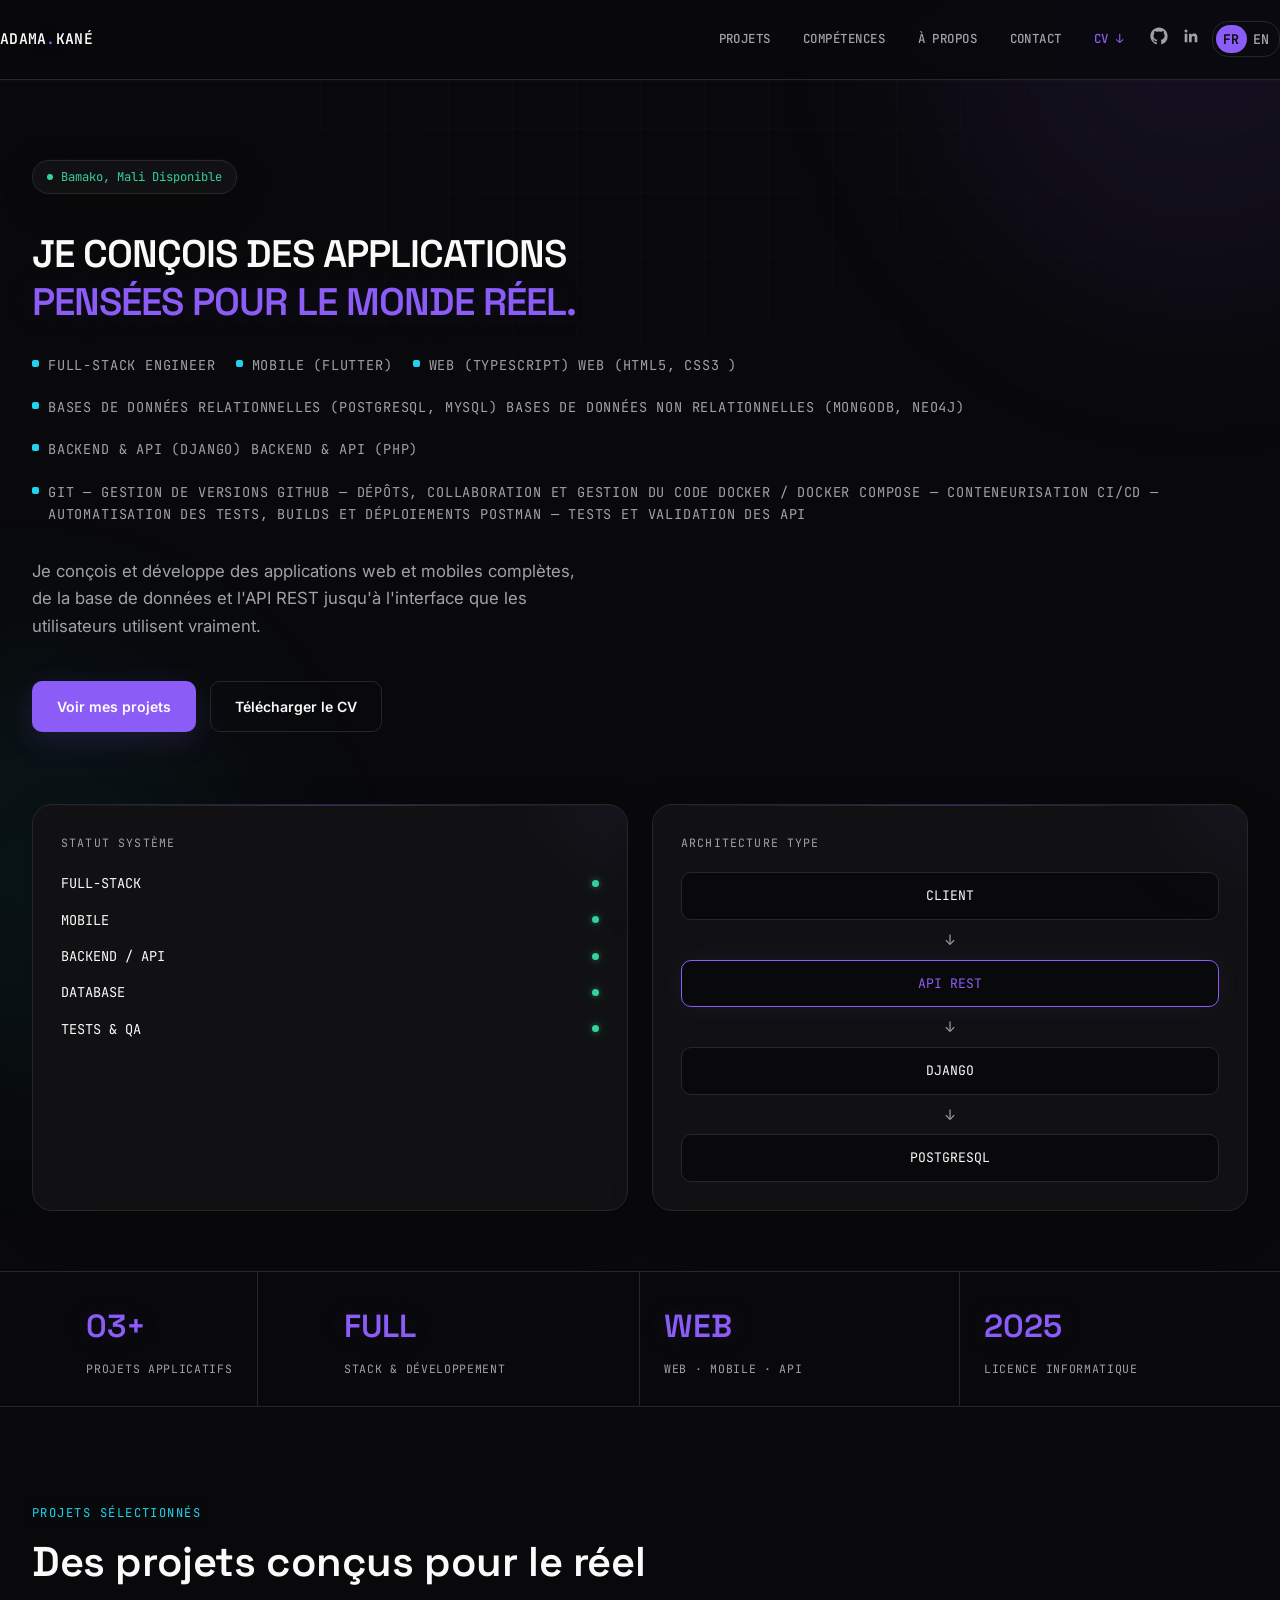
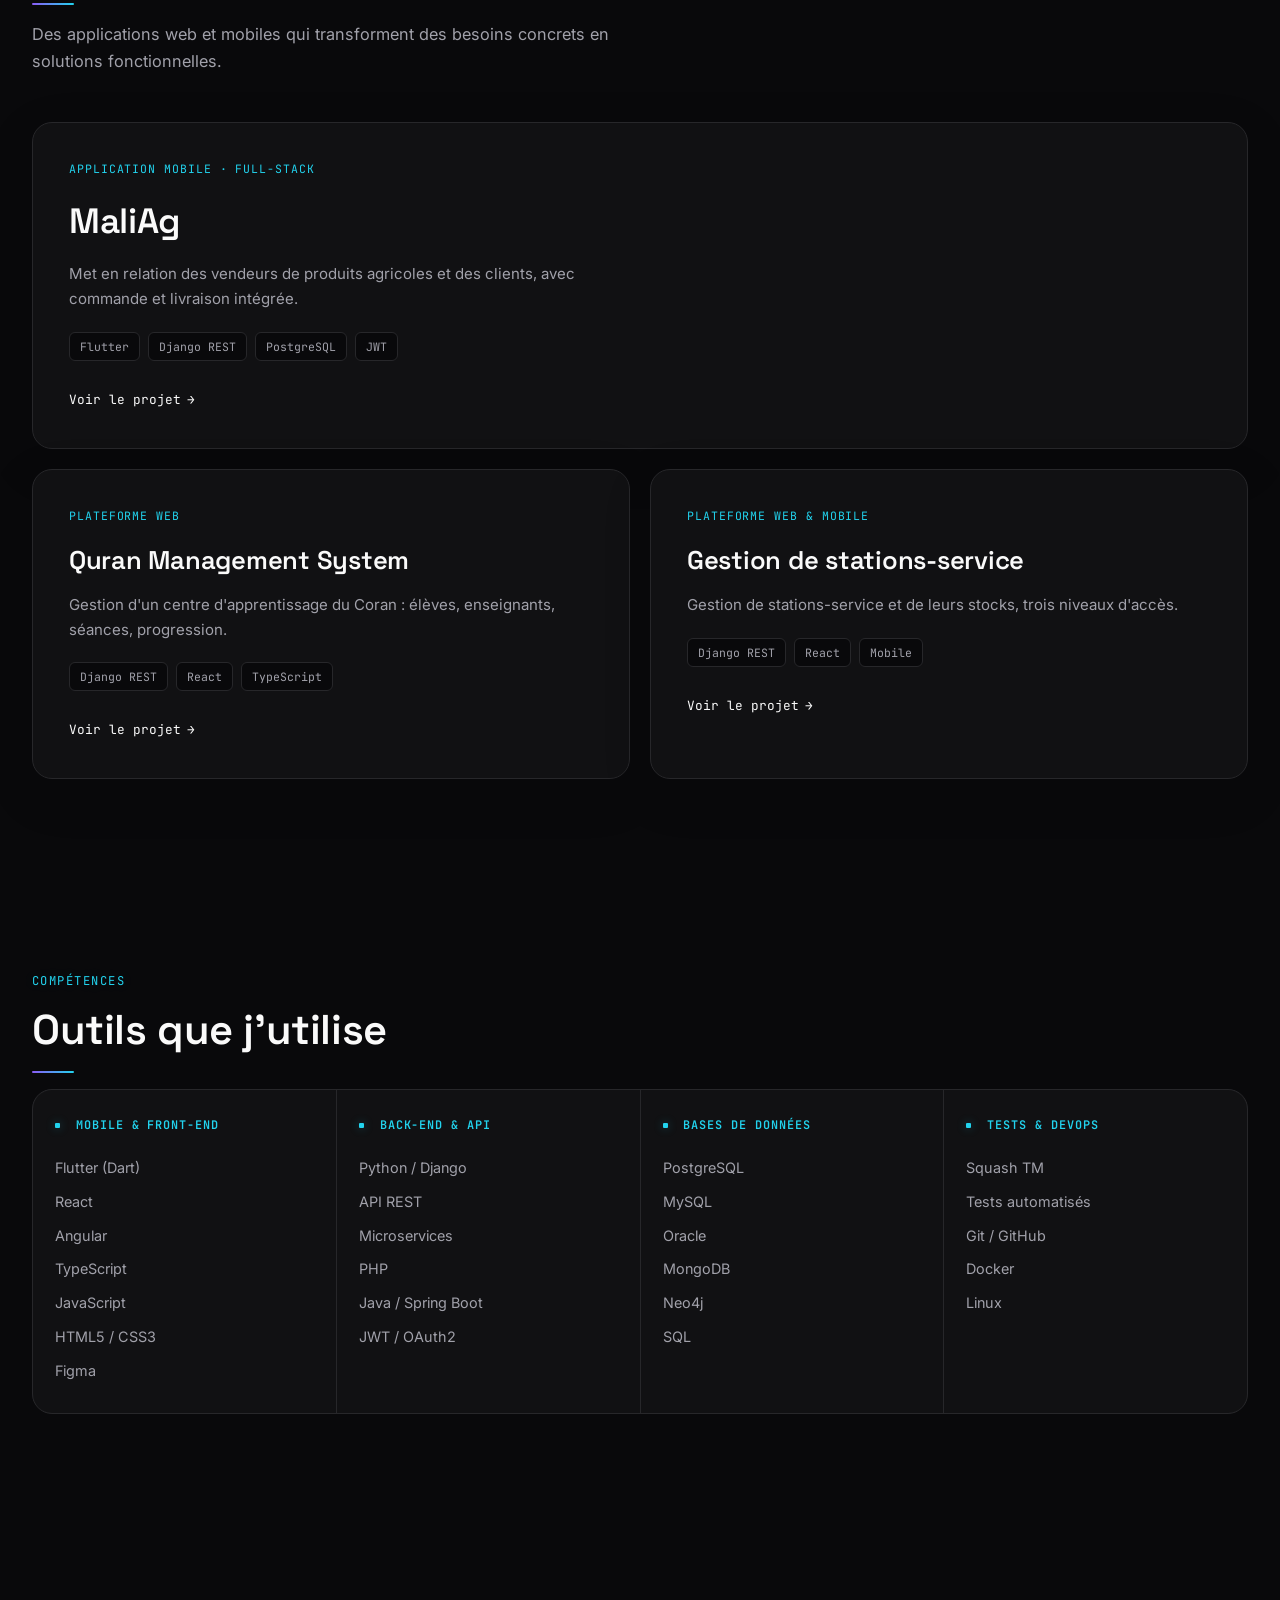
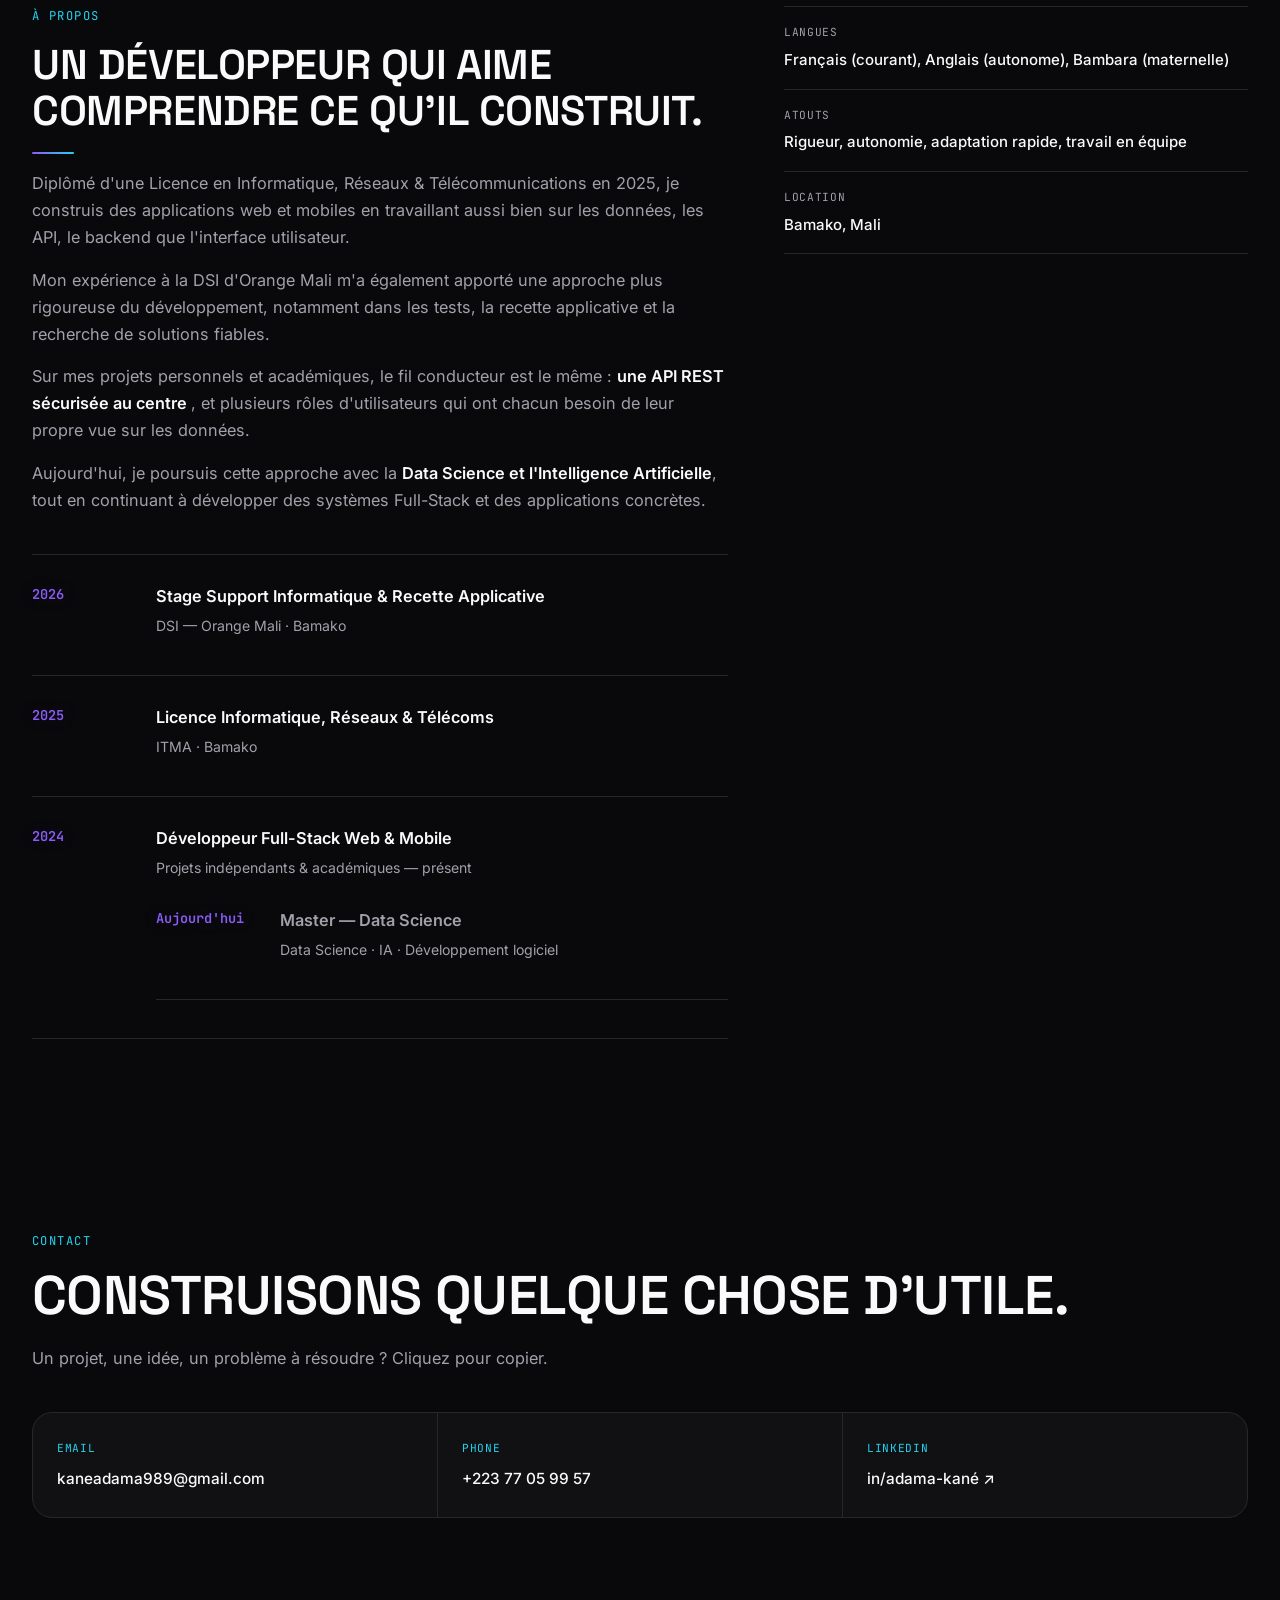
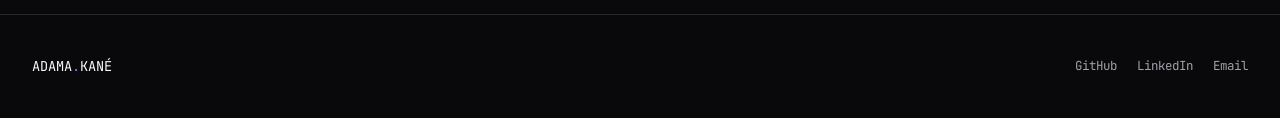
==== index.html @ 3e5f24f6 "Fix portfolio structure" ====
<!DOCTYPE html>
<html lang="fr">

<head>
  <meta charset="UTF-8">
  <meta name="viewport" content="width=device-width, initial-scale=1.0">

  <title>Adama Kané — Full-Stack Engineer</title>

  <meta
    name="description"
    content="Adama Kané, Full-Stack Engineer basé à Bamako, Mali. Applications web et mobiles où plusieurs rôles cohabitent proprement  Flutter, React, Django, PostgreSQL."
  >

  <meta property="og:title" content="Adama Kané — Full-Stack Engineer">
  <meta
    property="og:description"
    content="Applications web et mobiles où plusieurs rôles cohabitent proprement —Flutter, React, Django, PostgreSQL."
  >
  <meta property="og:type" content="website">

  <link rel="preconnect" href="https://fonts.googleapis.com">
  <link rel="preconnect" href="https://fonts.gstatic.com" crossorigin>

  <link
    href="https://fonts.googleapis.com/css2?family=Space+Grotesk:wght@500;600;700&family=Inter:wght@400;500;600;700&family=JetBrains+Mono:wght@400;500;600&display=swap"
    rel="stylesheet"
  >

  <style>
    /* =========================================================
       Adama Kané — Portfolio
       Design system: Dark Editorial × Technical × Asymmetric Bento
       ========================================================= */

    :root {
      --background: #09090B;
      --surface: #111113;
      --surface-hover: #18181B;
      --border: #27272A;
      --text: #FAFAFA;
      --text-muted: #A1A1AA;
      --primary: #8B5CF6;
      --secondary: #22D3EE;
      --success: #34D399;

      --radius-sm: 10px;
      --radius-md: 14px;
      --radius-lg: 20px;

      --transition-fast: 150ms ease;
      --transition-normal: 250ms ease;

      --font-display: 'Space Grotesk', 'Segoe UI', sans-serif;
      --font-body: 'Inter', 'Segoe UI', sans-serif;
      --font-mono: 'JetBrains Mono', 'Courier New', monospace;

      --max: 1320px;
    }

    * {
      margin: 0;
      padding: 0;
      box-sizing: border-box;
    }

    html {
      -webkit-text-size-adjust:100%;
      text-size-adjust:100%;
      scroll-behavior: smooth;
    }

    body {
      font-family: var(--font-body);
      color: var(--text);
      background: var(--background);
      line-height: 1.65;
      font-size: 16px;
    }

    h1,
    h2,
    h3,
    h4 {
      font-family: var(--font-display);
      font-weight: 600;
      letter-spacing: -0.01em;
      color: var(--text);
    }

    .mono {
      font-family: var(--font-mono);
    }

    a {
      color: inherit;
      text-decoration: none;
    }

    img {
      max-width: 100%;
      display: block;
    }

    .wrap {
      max-width: var(--max);
      margin: 0 auto;
      padding: 0 32px;
    }

    body.lang-en .fr {
      display: none !important;
    }

    body.lang-en .en {
      display: inline !important;
    }

    .en {
      display: none;
    }

    body.lang-en .fr-block {
      display: none !important;
    }

    body.lang-en .en-block {
      display: block !important;
    }

    .en-block {
      display: none;
    }

    a:focus-visible,
    button:focus-visible {
      outline: 2px solid var(--primary);
      outline-offset: 3px;
      border-radius: 2px;
    }

    .fade-in {
      animation: fadeIn 0.5s ease both;
    }

    @keyframes fadeIn {
      from {
        opacity: 0;
        transform: translateY(8px);
      }

      to {
        opacity: 1;
        transform: translateY(0);
      }
    }

    @media (prefers-reduced-motion: reduce) {
      * {
        animation-duration: 0.01ms !important;
        transition-duration: 0.01ms !important;
      }
    }

    /* ============ TECHNICAL GRID BACKDROP ============ */

    .grid-bg {
      position: fixed;
      inset: 0;
      z-index: -1;
      pointer-events: none;

      background-image:
        linear-gradient(
          rgba(250, 250, 250, 0.025) 1px,
          transparent 1px
        ),
        linear-gradient(
          90deg,
          rgba(250, 250, 250, 0.025) 1px,
          transparent 1px
        );

      background-size: 64px 64px;
            -webkit-mask-image: radial-gradient(
        circle at 50% 0%,
        black,
        transparent 75%
      );

      mask-image: radial-gradient(
        circle at 50% 0%,
        black,
        transparent 75%
      );
    }

    /* ============ NAVBAR ============ */

    header {
      position: sticky;
      top: 0;
      z-index: 100;

      background: rgba(9, 9, 11, 0.75);
      -webkit-backdrop-filter:blur(10px);
      backdrop-filter:blur(10px);
      border-bottom: 1px solid var(--border);
    }

    .nav {
      display: flex;
      align-items: center;
      justify-content: space-between;
      padding: 20px 0;
    }

    .brand {
      font-family: var(--font-mono);
      font-weight: 600;
      font-size: 0.92rem;
      letter-spacing: 0.02em;
      color: var(--text);
    }

    .brand span {
      color: var(--primary);
    }

    .nav-links {
      display: flex;
      align-items: center;
      gap: 4px;
    }

    .nav-links a.nav-item {
      font-family: var(--font-mono);
      font-size: 0.78rem;
      letter-spacing: 0.04em;
      color: var(--text-muted);
      font-weight: 500;

      padding: 9px 14px;
      border-radius: var(--radius-sm);

      transition:
        color var(--transition-fast),
        background var(--transition-fast);

      text-transform: uppercase;
    }

    .nav-links a.nav-item:hover {
      color: var(--text);
      background: var(--surface);
    }

    .nav-links a.nav-item.cv {
      color: var(--primary);
    }

    .icon-links {
      display: flex;
      align-items: center;
      gap: 14px;
      margin-left: 8px;
    }

    .icon-links a {
      color: var(--text-muted);
      transition: color var(--transition-fast);
    }

    .icon-links a:hover {
      color: var(--secondary);
    }

    .icon-links svg {
      width: 18px;
      height: 18px;
    }

    .lang-toggle {
      position: relative;
      display: flex;

      border: 1px solid var(--border);
      border-radius: 16px;

      font-family: var(--font-mono);
      font-size: 0.68rem;

      margin-left: 8px;
      padding: 3px;
      width: 68px;
    }

    .lang-thumb {
      position: absolute;
      top: 3px;
      left: 3px;

      width: 31px;
      height: calc(100% - 6px);

      background: var(--primary);
      border-radius: 14px;

      transition: transform var(--transition-normal);
    }

    body.lang-en .lang-thumb {
      transform: translateX(31px);
    }

    .lang-toggle button {
      position: relative;
      z-index: 1;

      flex: 1;

      border: none;
      background: transparent;

      padding: 5px 0;

      cursor: pointer;

      color: var(--text-muted);
      font-family: inherit;
      font-weight: 600;
    }

    .lang-toggle button.active {
      color: #09090B;
    }

    .hamburger {
      display: none;
      flex-direction: column;
      gap: 5px;

      cursor: pointer;
      padding: 8px;

      background: none;
      border: none;
    }

    .hamburger span {
      width: 20px;
      height: 1.5px;

      background: var(--text);
      border-radius: 2px;
    }

    #mobileMenu {
      display: none;
    }

    @media (max-width: 820px) {
      .nav-links a.nav-item {
        display: none;
      }

      .icon-links {
        display: none;
      }

      .hamburger {
        display: flex;
      }

      body.menu-open #mobileMenu {
        display: flex;
        flex-direction: column;
        gap: 2px;

        padding: 6px 32px 22px;

        border-top: 1px solid var(--border);
      }

      #mobileMenu a {
        padding: 14px 4px;

        font-family: var(--font-mono);
        font-size: 0.85rem;

        text-transform: uppercase;
        letter-spacing: 0.04em;

        color: var(--text);

        border-bottom: 1px solid var(--border);
      }

      #mobileMenu a.cv {
        color: var(--primary);
      }
    }

    /* ============ SECTIONS ============ */

    section {
      padding: 96px 0;
    }

    .eyebrow {
      font-family: var(--font-mono);
      font-size: 0.76rem;

      color: var(--secondary);

      text-transform: uppercase;
      letter-spacing: 0.12em;

      margin-bottom: 16px;

      display: block;
    }

    .section-title {
      font-size: clamp(1.8rem, 3.6vw, 2.6rem);
      margin-bottom: 16px;
      line-height: 1.1;
    }

    .section-intro {
      color: var(--text-muted);
      max-width: 600px;
      margin-bottom: 48px;
      font-size: 1.02rem;
    }

    /* ============ HERO ============ */

    .hero {
      padding: 80px 0 60px;
    }

    .hero-kicker {
      display: inline-flex;
      align-items: center;
      gap: 8px;

      font-family: var(--font-mono);
      font-size: 0.76rem;

      color: var(--success);

      border: 1px solid var(--border);
      background: var(--surface);

      padding: 6px 14px;
      border-radius: 20px;

      margin-bottom: 36px;
    }

    .hero-kicker::before {
      content: '';

      width: 6px;
      height: 6px;

      border-radius: 50%;
      background: var(--success);
    }

    .hero-title {
  font-size: clamp(1.35rem, 3vw, 2.4rem);
  line-height: 1.25;
  font-weight: 600;
  letter-spacing: -0.025em;

  margin-bottom: 28px;
  max-width: 820px;
}

.hero-title .accent {
  color: var(--primary);
}

    .hero-roles {
      display: flex;
      gap: 20px;
      flex-wrap: wrap;

      font-family: var(--font-mono);
      font-size: 0.85rem;

      letter-spacing: 0.06em;
      text-transform: uppercase;

      color: var(--text-muted);

      margin-bottom: 32px;
    }

    .hero-roles span.role-item {
      position: relative;
      padding-left: 16px;
    }

    .hero-roles span.role-item::before {
      content: '';

      position: absolute;
      left: 0;
      top: 6px;

      width: 7px;
      height: 7px;

      background: var(--secondary);
      border-radius: 2px;
    }

    .hero-lead {
      color: var(--text-muted);
      max-width: 560px;

      font-size: 1.05rem;

      margin-bottom: 40px;
    }

    .hero-cta {
      display: flex;
      gap: 14px;
      flex-wrap: wrap;

      margin-bottom: 72px;
    }

    .btn {
      display: inline-flex;
      align-items: center;
      gap: 8px;

      padding: 13px 24px;

      border-radius: var(--radius-sm);

      font-weight: 600;
      font-size: 0.88rem;

      transition:
        background var(--transition-fast),
        border-color var(--transition-fast),
        color var(--transition-fast),
        transform var(--transition-fast);

      border: 1px solid transparent;

      cursor: pointer;
      font-family: var(--font-body);
    }

    .btn-primary {
      background: var(--primary);
      color: #fff;
    }

    .btn-primary:hover {
      background: #7c4de8;
      transform: translateY(-2px);
    }

    .btn-outline {
      border-color: var(--border);
      color: var(--text);
      background: transparent;
    }

    .btn-outline:hover {
      border-color: var(--secondary);
      color: var(--secondary);
      transform: translateY(-2px);
    }

    .hero-grid {
      display: grid;
      grid-template-columns: 1fr 1fr;
      gap: 24px;
    }

    @media (max-width: 900px) {
      .hero-grid {
        grid-template-columns: 1fr;
      }
    }

    .panel {
      background: var(--surface);
      border: 1px solid var(--border);
      border-radius: var(--radius-lg);

      padding: 28px;
    }

    .panel-label {
      font-family: var(--font-mono);
      font-size: 0.72rem;

      color: var(--text-muted);

      text-transform: uppercase;
      letter-spacing: 0.1em;

      margin-bottom: 20px;
    }

    .status-list {
      display: flex;
      flex-direction: column;
      gap: 14px;
    }

    .status-row {
      display: flex;
      align-items: center;
      justify-content: space-between;

      font-family: var(--font-mono);
      font-size: 0.85rem;

      color: var(--text);
    }

    .status-dot {
      width: 7px;
      height: 7px;

      border-radius: 50%;

      background: var(--success);

      flex-shrink: 0;
    }

    .flow-diagram {
      display: flex;
      flex-direction: column;
      gap: 0;

      align-items: center;
    }

    .flow-node {
      width: 100%;

      text-align: center;

      font-family: var(--font-mono);
      font-size: 0.82rem;

      padding: 12px;

      border: 1px solid var(--border);
      border-radius: var(--radius-sm);

      background: var(--background);
      color: var(--text);
    }

    .flow-node.highlight {
      border-color: var(--primary);
      color: var(--primary);
    }

    .flow-arrow {
      color: var(--text-muted);
      font-size: 0.9rem;

      padding: 8px 0;
    }

    /* ============ MINI STATS ============ */

    .stats-row {
      display: grid;
      grid-template-columns: repeat(4, 1fr);

      border-top: 1px solid var(--border);
      border-bottom: 1px solid var(--border);
    }

    @media (max-width: 760px) {
      .stats-row {
        grid-template-columns: repeat(2, 1fr);
      }
    }

    .stat-cell {
      padding: 28px 24px;
      border-right: 1px solid var(--border);
    }

    .stat-cell:last-child {
      border-right: none;
    }

    .stat-cell .num {
      font-family: var(--font-display);
      font-size: 2rem;

      color: var(--primary);

      font-weight: 600;
    }

    .stat-cell .label {
      font-family: var(--font-mono);
      font-size: 0.72rem;

      color: var(--text-muted);

      text-transform: uppercase;
      letter-spacing: 0.06em;

      margin-top: 6px;
    }

    /* ============ SELECTED WORK — BENTO ============ */

    .bento {
      display: grid;
      grid-template-columns: 1fr;
      gap: 20px;
    }

    .bento-row {
      display: grid;
      grid-template-columns: 1fr 1fr;
      gap: 20px;
    }

    @media (max-width: 760px) {
      .bento-row {
        grid-template-columns: 1fr;
      }
    }

    .work-card {
      position: relative;

      display: block;
      overflow: hidden;

      background: var(--surface);

      border: 1px solid var(--border);
      border-radius: var(--radius-lg);

      padding: 36px;

      transition:
        transform var(--transition-normal),
        border-color var(--transition-normal),
        background var(--transition-normal);
    }

    .work-card:hover {
      transform: translateY(-4px);

      border-color: var(--primary);

      background: var(--surface-hover);
    }

    .work-card .category {
      font-family: var(--font-mono);
      font-size: 0.72rem;

      color: var(--secondary);

      text-transform: uppercase;
      letter-spacing: 0.08em;

      margin-bottom: 14px;

      display: block;
    }

    .work-card h3 {
      font-size: 1.6rem;
      margin-bottom: 12px;
    }

    .work-card.large h3 {
      font-size: 2.2rem;
    }

    .work-card p {
      color: var(--text-muted);

      font-size: 0.94rem;

      max-width: 520px;

      margin-bottom: 20px;
    }

    .work-card .tag-row {
      display: flex;
      flex-wrap: wrap;
      gap: 8px;

      margin-bottom: 24px;
    }

    .work-card .view-link {
      font-family: var(--font-mono);
      font-size: 0.8rem;

      color: var(--text);

      display: inline-flex;
      align-items: center;
      gap: 6px;
    }

    .work-card:hover .view-link {
      color: var(--primary);
    }

    .tag {
      font-family: var(--font-mono);
      font-size: 0.72rem;

      background: var(--background);

      border: 1px solid var(--border);

      color: var(--text-muted);

      padding: 4px 10px;

      border-radius: 6px;
    }

    /* ============ TOOLS ============ */

    .tools-grid {
      display: grid;
      grid-template-columns: repeat(4, 1fr);
      gap: 1px;

      background: var(--border);

      border: 1px solid var(--border);
      border-radius: var(--radius-lg);

      overflow: hidden;
    }

    @media (max-width: 900px) {
      .tools-grid {
        grid-template-columns: repeat(2, 1fr);
      }
    }

    .tool-group {
      background: var(--surface);
      padding: 26px 22px;
    }

    .tool-group h4 {
      font-family: var(--font-mono);
      font-size: 0.74rem;

      color: var(--secondary);

      text-transform: uppercase;
      letter-spacing: 0.08em;

      margin-bottom: 16px;

      font-weight: 600;
    }

    .tool-group ul {
      list-style: none;
    }

    .tool-group li {
      font-size: 0.9rem;

      color: var(--text-muted);

      padding: 5px 0;
    }

    /* ============ TIMELINE ============ */

    .timeline {
      border-top: 1px solid var(--border);
    }

    .timeline-item {
      display: grid;
      grid-template-columns: 100px 1fr;
      gap: 24px;

      padding: 28px 0;

      border-bottom: 1px solid var(--border);
    }

    @media (max-width: 600px) {
      .timeline-item {
        grid-template-columns: 1fr;
        gap: 8px;
      }
    }

    .timeline-year {
      font-family: var(--font-mono);
      font-size: 0.85rem;

      color: var(--primary);

      font-weight: 600;
    }

    .timeline-role {
      font-weight: 600;
      font-size: 1.02rem;

      margin-bottom: 4px;
    }

    .timeline-org {
      color: var(--text-muted);
      font-size: 0.88rem;

      margin-bottom: 10px;
    }

    .timeline-item ul {
      padding-left: 18px;

      color: var(--text-muted);

      font-size: 0.9rem;
    }

    .timeline-item li {
      margin-bottom: 6px;
    }

    /* ============ ABOUT ============ */

    .about-grid {
      display: grid;
      grid-template-columns: 1.2fr 0.8fr;
      gap: 56px;
    }

    @media (max-width: 800px) {
      .about-grid {
        grid-template-columns: 1fr;
      }
    }

    .about-text p {
      color: var(--text-muted);

      margin-bottom: 16px;

      font-size: 1.02rem;
    }

    .about-text strong {
      color: var(--text);
      font-weight: 600;
    }

    .about-fact {
      padding: 16px 0;

      border-top: 1px solid var(--border);
    }

    .about-fact:last-child {
      border-bottom: 1px solid var(--border);
    }

    .about-fact .label {
      font-family: var(--font-mono);
      font-size: 0.7rem;

      color: var(--text-muted);

      text-transform: uppercase;
      letter-spacing: 0.06em;

      display: block;

      margin-bottom: 4px;
    }

    .about-fact .value {
      font-weight: 500;
      font-size: 0.94rem;
    }

    /* ============ CONTACT ============ */

    .contact-title {
      font-size: clamp(2rem, 5vw, 3.4rem);

      line-height: 1.05;

      margin-bottom: 20px;
    }

    .contact-grid {
      display: grid;
      grid-template-columns: repeat(3, 1fr);
      gap: 1px;

      background: var(--border);

      border: 1px solid var(--border);
      border-radius: var(--radius-lg);

      overflow: hidden;

      margin-top: 40px;
    }

    @media (max-width: 700px) {
      .contact-grid {
        grid-template-columns: 1fr;
      }
    }

    .contact-card {
      padding: 26px 24px;

      background: var(--surface);

      cursor: pointer;

      transition: background var(--transition-fast);

      position: relative;
    }

    .contact-card:hover {
      background: var(--surface-hover);
    }

    .contact-card .label {
      font-family: var(--font-mono);
      font-size: 0.7rem;

      color: var(--secondary);

      text-transform: uppercase;
      letter-spacing: 0.06em;

      display: block;

      margin-bottom: 8px;
    }

    .contact-card .value {
      font-weight: 500;
      font-size: 0.96rem;

      word-break: break-word;
    }

    .copy-hint {
      position: absolute;

      top: 12px;
      right: 14px;

      font-family: var(--font-mono);
      font-size: 0.64rem;

      color: var(--success);

      opacity: 0;

      transition: opacity var(--transition-fast);
    }

    .copy-hint.show {
      opacity: 1;
    }

    /* ============ FOOTER ============ */

    footer {
      padding: 40px 0;

      border-top: 1px solid var(--border);
    }

    .footer-grid {
      display: flex;

      justify-content: space-between;
      align-items: center;

      flex-wrap: wrap;

      gap: 16px;
    }

    .footer-brand {
      font-family: var(--font-mono);
      font-size: 0.85rem;
    }

    .footer-brand span {
      color: var(--primary);
    }

    .footer-tag {
      font-family: var(--font-mono);
      font-size: 0.72rem;

      color: var(--text-muted);

      text-transform: uppercase;
      letter-spacing: 0.08em;

      margin-top: 4px;
    }

    .footer-links {
      display: flex;
      gap: 20px;
    }

    .footer-links a {
      font-family: var(--font-mono);
      font-size: 0.78rem;

      color: var(--text-muted);

      transition: color var(--transition-fast);
    }

    .footer-links a:hover {
      color: var(--secondary);
    }

    /* ============ PROJECT / CASE STUDY PAGE ============ */

    .back-link {
      display: inline-flex;
      align-items: center;
      gap: 6px;

      font-family: var(--font-mono);
      font-size: 0.8rem;

      color: var(--text-muted);

      margin-bottom: 28px;
    }

    .back-link:hover {
      color: var(--secondary);
    }

    .case-hero {
      padding: 56px 0 48px;

      border-bottom: 1px solid var(--border);
    }

    .case-hero .category {
      font-family: var(--font-mono);
      font-size: 0.76rem;

      color: var(--secondary);

      text-transform: uppercase;
      letter-spacing: 0.1em;

      margin-bottom: 16px;

      display: block;
    }

    .case-hero h1 {
      font-size: clamp(2.2rem, 5.5vw, 3.4rem);

      margin-bottom: 16px;

      letter-spacing: -0.02em;
    }

    .case-hero .summary {
      color: var(--text-muted);

      font-size: 1.05rem;

      max-width: 640px;

      margin-bottom: 24px;
    }

    .case-hero .tag-row {
      display: flex;
      flex-wrap: wrap;
      gap: 8px;
    }

    .case-section {
      padding: 52px 0;

      border-bottom: 1px solid var(--border);
    }

    .case-section:last-of-type {
      border-bottom: none;
    }

    .case-label {
      font-family: var(--font-mono);
      font-size: 0.76rem;

      color: var(--primary);

      text-transform: uppercase;
      letter-spacing: 0.08em;

      margin-bottom: 16px;

      display: block;
    }

    .case-section h2 {
      font-size: 1.4rem;
      margin-bottom: 16px;
    }

    .case-section p {
      color: var(--text-muted);
      max-width: 680px;
    }

    .case-section ul {
      padding-left: 20px;
      color: var(--text-muted);
    }

    .case-section li {
      margin-bottom: 8px;
    }

    .arch-row {
      display: flex;

      align-items: center;
      flex-wrap: wrap;

      gap: 0;

      margin-top: 20px;
    }

    .arch-node {
      font-family: var(--font-mono);
      font-size: 0.82rem;
      font-weight: 500;

      padding: 11px 16px;

      border: 1px solid var(--border);
      border-radius: var(--radius-sm);

      background: var(--surface);
      color: var(--text);

      white-space: nowrap;
    }

    .arch-node.api {
      background: var(--primary);
      color: #fff;

      border-color: var(--primary);

      font-weight: 600;
    }

    .arch-line {
      flex: 0 0 32px;

      height: 1px;

      background: var(--border);

      margin: 0 8px;

      position: relative;
    }

    .arch-line::after {
      content: '→';

      position: absolute;

      right: -4px;
      top: -9px;

      color: var(--text-muted);

      font-size: 0.85rem;
    }

    .case-role {
      border-left: 2px solid var(--primary);

      padding-left: 18px;
    }

    /* ============ RESPONSIVE ============ */

    @media (max-width: 600px) {
      .wrap {
        padding-left: 20px;
        padding-right: 20px;
      }

      section {
        padding: 72px 0;
      }

      .hero {
        padding: 60px 0 48px;
      }

      .hero-title {
        font-size: clamp(2.2rem, 12vw, 3.5rem);
      }

      .work-card {
        padding: 26px;
      }

      .work-card.large h3 {
        font-size: 1.8rem;
      }

      .tools-grid {
        grid-template-columns: 1fr;
      }

      .stat-cell {
        padding: 22px 18px;
      }

      .stat-cell .num {
        font-size: 1.6rem;
      }

      .contact-card {
        padding: 22px 20px;
      }
    }

    /* =========================================================
   PREMIUM FINISH — DECORATION
   Ne modifie pas la structure du portfolio
   ========================================================= */

/* ---------- Sélection du texte ---------- */

::selection{
  background:var(--primary);
  color:#fff;
}


/* ---------- Scrollbar ---------- */

html{
  scrollbar-width:thin;
  scrollbar-color:var(--border) var(--background);
}

::-webkit-scrollbar{
  width:8px;
}

::-webkit-scrollbar-track{
  background:var(--background);
}

::-webkit-scrollbar-thumb{
  background:var(--border);
  border-radius:999px;
}

::-webkit-scrollbar-thumb:hover{
  background:var(--primary);
}


/* ---------- Lumière d'ambiance ---------- */

body::before{
  content:"";
  position:fixed;
  width:520px;
  height:520px;
  top:-220px;
  right:-180px;
  border-radius:50%;
  background:rgba(139,92,246,0.08);
  filter:blur(90px);
  pointer-events:none;
  z-index:-2;
}

body::after{
  content:"";
  position:fixed;
  width:420px;
  height:420px;
  left:-180px;
  bottom:-180px;
  border-radius:50%;
  background:rgba(34,211,238,0.055);
  filter:blur(90px);
  pointer-events:none;
  z-index:-2;
}


/* ---------- Navbar premium ---------- */

header{
  box-shadow:0 1px 0 rgba(255,255,255,0.02);
}

.brand{
  transition:color var(--transition-fast);
}

.brand:hover{
  color:var(--primary);
}

.brand span{
  text-shadow:0 0 18px rgba(139,92,246,0.55);
}


/* ---------- Liens navigation ---------- */

.nav-links a.nav-item{
  position:relative;
}

.nav-links a.nav-item::after{
  content:"";
  position:absolute;
  left:14px;
  right:14px;
  bottom:4px;
  height:1px;
  background:var(--primary);
  transform:scaleX(0);
  transform-origin:center;
  transition:transform var(--transition-normal);
}

.nav-links a.nav-item:hover::after{
  transform:scaleX(1);
}


/* ---------- Hero ---------- */

.hero{
  position:relative;
}

.hero-title{
  text-wrap:balance;
}

.hero-title .accent{
  text-shadow:
    0 0 30px rgba(139,92,246,0.16);
}

.hero-kicker{
  box-shadow:
    0 0 0 1px rgba(139,92,246,0.03),
    0 10px 35px rgba(0,0,0,0.18);
}


/* ---------- Boutons ---------- */

.btn{
  position:relative;
  overflow:hidden;
}

.btn::before{
  content:"";
  position:absolute;
  inset:0;
  background:linear-gradient(
    110deg,
    transparent 25%,
    rgba(255,255,255,0.14) 50%,
    transparent 75%
  );
  transform:translateX(-120%);
  transition:transform 500ms ease;
}

.btn:hover::before{
  transform:translateX(120%);
}

.btn > *{
  position:relative;
  z-index:1;
}

.btn-primary{
  box-shadow:
    0 8px 30px rgba(139,92,246,0.16);
}

.btn-primary:hover{
  box-shadow:
    0 12px 35px rgba(139,92,246,0.25);
}


/* ---------- Panels ---------- */

.panel{
  position:relative;
  overflow:hidden;
  box-shadow:
    0 15px 45px rgba(0,0,0,0.14);
}

.panel::before{
  content:"";
  position:absolute;
  top:0;
  left:0;
  right:0;
  height:1px;
  background:linear-gradient(
    90deg,
    transparent,
    rgba(139,92,246,0.5),
    transparent
  );
  opacity:0.7;
}

.panel::after{
  content:"";
  position:absolute;
  width:180px;
  height:180px;
  top:-120px;
  right:-100px;
  border-radius:50%;
  background:rgba(139,92,246,0.05);
  filter:blur(45px);
  pointer-events:none;
}


/* ---------- Status ---------- */

.status-row{
  transition:
    color var(--transition-fast),
    transform var(--transition-fast);
}

.status-row:hover{
  color:var(--secondary);
  transform:translateX(4px);
}

.status-dot{
  box-shadow:
    0 0 0 3px rgba(52,211,153,0.06),
    0 0 12px rgba(52,211,153,0.35);
}


/* ---------- Architecture ---------- */

.flow-node{
  transition:
    border-color var(--transition-fast),
    background var(--transition-fast),
    transform var(--transition-fast);
}

.flow-node:hover{
  border-color:var(--secondary);
  transform:translateY(-2px);
}

.flow-node.highlight{
  box-shadow:
    0 0 25px rgba(139,92,246,0.08);
}


/* ---------- Statistiques ---------- */

.stats-row{
  position:relative;
}

.stat-cell{
  transition:
    background var(--transition-fast),
    transform var(--transition-fast);
}

.stat-cell:hover{
  background:rgba(255,255,255,0.015);
}

.stat-cell .num{
  text-shadow:
    0 0 25px rgba(139,92,246,0.15);
}


/* ---------- Cartes projets ---------- */

.work-card{
  box-shadow:
    0 15px 50px rgba(0,0,0,0.13);
}

.work-card::before{
  content:"";
  position:absolute;
  top:0;
  left:0;
  width:100%;
  height:1px;
  background:linear-gradient(
    90deg,
    transparent,
    rgba(139,92,246,0.65),
    transparent
  );
  transform:scaleX(0);
  transform-origin:center;
  transition:transform 400ms ease;
}

.work-card:hover::before{
  transform:scaleX(1);
}

.work-card::after{
  content:"";
  position:absolute;
  width:240px;
  height:240px;
  right:-180px;
  bottom:-180px;
  border-radius:50%;
  background:rgba(34,211,238,0.045);
  filter:blur(55px);
  transition:
    transform 500ms ease,
    opacity 500ms ease;
  opacity:0;
  pointer-events:none;
}

.work-card:hover::after{
  opacity:1;
  transform:scale(1.3);
}

.work-card h3{
  transition:color var(--transition-fast);
}

.work-card:hover h3{
  color:#fff;
}


/* ---------- Tags ---------- */

.tag{
  transition:
    border-color var(--transition-fast),
    color var(--transition-fast),
    background var(--transition-fast);
}

.work-card:hover .tag{
  border-color:#303036;
}

.tag:hover{
  color:var(--secondary);
  border-color:var(--secondary);
}


/* ---------- View project ---------- */

.view-link{
  transition:
    color var(--transition-fast),
    transform var(--transition-fast);
}

.work-card:hover .view-link{
  transform:translateX(4px);
}


/* ---------- Outils ---------- */

.tool-group{
  position:relative;
  transition:
    background var(--transition-fast);
}

.tool-group:hover{
  background:#151518;
}

.tool-group h4{
  position:relative;
}

.tool-group h4::before{
  content:"";
  display:inline-block;
  width:5px;
  height:5px;
  margin-right:8px;
  vertical-align:middle;
  background:var(--secondary);
  border-radius:1px;
  box-shadow:0 0 10px rgba(34,211,238,0.35);
}

.tool-group li{
  transition:
    color var(--transition-fast),
    transform var(--transition-fast);
}

.tool-group li:hover{
  color:var(--text);
  transform:translateX(4px);
}


/* ---------- Timeline ---------- */

.timeline-item{
  position:relative;
  transition:background var(--transition-fast);
}

.timeline-item:hover{
  background:rgba(255,255,255,0.012);
}

.timeline-year{
  text-shadow:
    0 0 18px rgba(139,92,246,0.22);
}

.timeline-role{
  transition:color var(--transition-fast);
}

.timeline-item:hover .timeline-role{
  color:var(--secondary);
}


/* ---------- About ---------- */

.about-fact{
  transition:
    padding-left var(--transition-fast),
    background var(--transition-fast);
}

.about-fact:hover{
  padding-left:8px;
}

.about-fact .value{
  transition:color var(--transition-fast);
}

.about-fact:hover .value{
  color:#fff;
}


/* ---------- Contact ---------- */

.contact-card{
  transition:
    background var(--transition-fast),
    transform var(--transition-fast);
}

.contact-card:hover{
  transform:translateY(-2px);
}

.contact-card .value{
  transition:color var(--transition-fast);
}

.contact-card:hover .value{
  color:var(--secondary);
}


/* ---------- Footer ---------- */

.footer-brand{
  transition:color var(--transition-fast);
}

.footer-brand:hover{
  color:var(--primary);
}


/* ---------- Ligne décorative des sections ---------- */

.section-title{
  position:relative;
}

.section-title::after{
  content:"";
  display:block;
  width:42px;
  height:2px;
  margin-top:18px;
  background:linear-gradient(
    90deg,
    var(--primary),
    var(--secondary)
  );
  border-radius:2px;
}


/* ---------- Eyebrow ---------- */

.eyebrow{
  text-shadow:
    0 0 15px rgba(34,211,238,0.16);
}


/* ---------- Responsive ---------- */

@media (max-width:600px){

  .wrap{
    padding-left:20px;
    padding-right:20px;
  }

  section{
    padding:72px 0;
  }

  .hero{
    padding:60px 0 45px;
  }

  body::before{
    width:320px;
    height:320px;
    top:-140px;
    right:-150px;
  }

  body::after{
    width:280px;
    height:280px;
    left:-150px;
    bottom:-120px;
  }

}


/* ---------- Réduction des animations ---------- */

@media (prefers-reduced-motion:reduce){

  .work-card,
  .btn,
  .panel,
  .tool-group,
  .contact-card,
  .timeline-item{
    transform:none !important;
  }

  .btn::before,
  .work-card::before{
    display:none;
  }

}
  </style>
</head>

<body>

  <div class="grid-bg"></div>

  <!-- ==================== HEADER ==================== -->

  <header>
    <div class="wrap nav">

      <a href="#top" class="brand">
        ADAMA<span>.</span>KANÉ
      </a>

      <div class="nav-links">

        <a href="#work" class="nav-item">
          <span class="fr">Projets</span>
          <span class="en">Work</span>
        </a>

        <a href="#skills" class="nav-item">
          <span class="fr">Compétences</span>
          <span class="en">Skills</span>
        </a>

        <a href="#about" class="nav-item">
          <span class="fr">À propos</span>
          <span class="en">About</span>
        </a>

        <a href="#contact" class="nav-item">
          <span class="fr">Contact</span>
          <span class="en">Contact</span>
        </a>

        <a
          href="cv-adama-kane.pdf"
          target="_blank"
          class="nav-item cv"
        >
          CV ↓
        </a>

        <!-- GitHub + LinkedIn -->

        <span class="icon-links">

          <a
            href="https://github.com/Larsoncfaa"
            target="_blank"
            rel="noopener noreferrer"
            aria-label="GitHub"
          >
            <svg viewBox="0 0 24 24" fill="currentColor">
              <path d="M12 .5C5.73.5.5 5.73.5 12c0 5.1 3.29 9.4 7.86 10.94.57.1.79-.25.79-.55v-2.1c-3.2.7-3.87-1.36-3.87-1.36-.53-1.33-1.29-1.69-1.29-1.69-1.05-.72.08-.7.08-.7 1.17.08 1.78 1.2 1.78 1.2 1.03 1.77 2.7 1.26 3.36.96.1-.75.4-1.26.73-1.55-2.55-.29-5.24-1.28-5.24-5.7 0-1.26.45-2.29 1.19-3.1-.12-.29-.52-1.46.11-3.05 0 0 .97-.31 3.18 1.18a11 11 0 0 1 5.79 0c2.2-1.49 3.17-1.18 3.17-1.18.64 1.59.24 2.76.12 3.05.74.81 1.18 1.84 1.18 3.1 0 4.43-2.7 5.4-5.27 5.69.42.36.78 1.08.78 2.18v3.23c0 .3.21.66.8.55A11.5 11.5 0 0 0 23.5 12C23.5 5.73 18.27.5 12 .5z"/>
            </svg>
          </a>

          <a
            href="https://linkedin.com/in/adama-kané"
            target="_blank"
            rel="noopener noreferrer"
            aria-label="LinkedIn"
          >
            <svg viewBox="0 0 24 24" fill="currentColor">
              <path d="M20.45 20.45h-3.55v-5.57c0-1.33-.02-3.04-1.85-3.04-1.86 0-2.14 1.45-2.14 2.94v5.67H9.36V9h3.41v1.56h.05c.47-.9 1.63-1.85 3.36-1.85 3.6 0 4.27 2.37 4.27 5.45v6.29zM5.34 7.43a2.06 2.06 0 1 1 0-4.12 2.06 2.06 0 0 1 0 4.12zM7.11 20.45H3.56V9h3.55v11.45z"/>
            </svg>
          </a>

        </span>

        <!-- Language -->

        <div class="lang-toggle">

          <div class="lang-thumb"></div>

          <button
            id="btn-fr"
            class="active"
            onclick="setLang('fr')"
          >
            FR
          </button>

          <button
            id="btn-en"
            onclick="setLang('en')"
          >
            EN
          </button>

        </div>

        <!-- Hamburger -->

        <button
          class="hamburger"
          onclick="toggleMenu()"
          aria-label="Menu"
          aria-expanded="false"
        >
          <span></span>
          <span></span>
          <span></span>
        </button>

      </div>
    </div>

    <!-- Mobile menu -->

    <nav id="mobileMenu" class="wrap">

      <a href="#work" onclick="closeMenu()">
        <span class="fr">Projets</span>
        <span class="en">Work</span>
      </a>

      <a href="#skills" onclick="closeMenu()">
        <span class="fr">Compétences</span>
        <span class="en">Skills</span>
      </a>

      <a href="#about" onclick="closeMenu()">
        <span class="fr">À propos</span>
        <span class="en">About</span>
      </a>

      <a href="#contact" onclick="closeMenu()">
        <span class="fr">Contact</span>
        <span class="en">Contact</span>
      </a>

      <a
        href="cv-adama-kane.pdf"
        target="_blank"
        class="cv"
      >
        CV ↓
      </a>

    </nav>
  </header>

  <!-- ==================== MAIN ==================== -->

  <main id="top">

    <!-- HERO -->

    <section class="hero">

      <div class="wrap fade-in">

        <div class="hero-kicker mono">

          <span class="fr">
            Bamako, Mali 
         <span class="availability"> Disponible</span>
          </span>

          <span class="en">
            Bamako, Mali 
          </span>

        </div>

        <h4 class="hero-title">
          <span class="fr">
            JE CONÇOIS DES APPLICATIONS
            <span class="accent">PENSÉES POUR LE MONDE RÉEL.</span>
          </span>

          <span class="en">
            I BUILD APPLICATIONS
            <span class="accent">DESIGNED FOR THE REAL WORLD.</span>
          </span>
        </h4>

        <div class="hero-roles mono">

          <span class="role-item">
            Full-Stack Engineer
          </span>

          <span class="role-item">
            <span class="fr">Mobile (Flutter)</span>
            <span class="en">Mobile (Flutter)</span>
          </span>

            <span class="role-item">
            <span class="fr">Web (TypeScript)</span>
             <span class="fr">Web (HTML5, CSS3 )</span>
            <span class="en">Web (HTML5, CSS3)</span>
            <span class="en">Web (TypeScript)</span>
          </span>

          <span class="role-item">
            <span class="fr">Bases de données relationnelles (PostgreSQL, MySQL)</span>
             <span class="fr">Bases de données non relationnelles (MongoDB, Neo4j)</span>
            <span class="en">relational database (PostgreSQL, MySQL)</span>
            <span class="en">Bases de données (TypeScript)</span>
          </span>

          <span class="role-item">
            <span class="fr">Backend & API (Django)</span>
            <span class="en">Backend & API(Django)</span>

            <span class="fr">Backend & API (PHP)</span>
            <span class="en">Backend & API(PHP)</span>
          </span>

          <span class="role-item">
        <span class="fr">Git — gestion de versions</span>
        <span class="en">Git — version control</span>

        <span class="fr">GitHub — dépôts, collaboration et gestion du code</span>
        <span class="en">GitHub — repositories, collaboration and code management</span>

        <span class="fr">Docker / Docker Compose — conteneurisation</span>
        <span class="en">Docker / Docker Compose — application containerization</span>

        <span class="fr">CI/CD — automatisation des tests, builds et déploiements</span>
        <span class="en">CI/CD — automated testing, builds and deployments</span>

        <span class="fr">Postman — tests et validation des API</span>
        <span class="en">Postman — API testing and validation</span>
      </span>

        </div>

        <p class="hero-lead">

          <span class="fr">
            Je conçois et développe des applications web et mobiles
            complètes, de la base de données et l'API REST jusqu'à
            l'interface que les utilisateurs utilisent vraiment.
          </span>

          <span class="en">
            I design and build complete web and mobile applications —
            from the database and REST API to the interface people
            actually use. Based in Bamako, Mali.
          </span>

        </p>

        <div class="hero-cta">

          <a href="#work" class="btn btn-primary">
            <span class="fr">Voir mes projets</span>
            <span class="en">View my work</span>
          </a>

          <a
            href="cv-adama-kane.pdf"
            target="_blank"
            class="btn btn-outline"
          >
            <span class="fr">Télécharger le CV</span>
            <span class="en">Download CV</span>
          </a>

        </div>

        <!-- HERO PANELS -->

        <div class="hero-grid">

          <div class="panel">

            <div class="panel-label mono">
              <span class="fr">Statut système</span>
              <span class="en">System status</span>
            </div>

            <div class="status-list">

              <div class="status-row">
                <span>FULL-STACK</span>
                <span class="status-dot"></span>
              </div>

              <div class="status-row">
                <span>
                  <span class="fr">MOBILE</span>
                  <span class="en">MOBILE</span>
                </span>

                <span class="status-dot"></span>
              </div>

              <div class="status-row">
                <span>BACKEND / API</span>
                <span class="status-dot"></span>
              </div>

              <div class="status-row">
                <span>DATABASE</span>
                <span class="status-dot"></span>
              </div>

              <div class="status-row">
                <span>
                  <span class="fr">TESTS & QA</span>
                  <span class="en">TESTING & QA</span>
                </span>

                <span class="status-dot"></span>
              </div>

            </div>
          </div>

          <div class="panel">

            <div class="panel-label mono">
              <span class="fr">Architecture type</span>
              <span class="en">Typical architecture</span>
            </div>

            <div class="flow-diagram">

              <div class="flow-node">
                CLIENT
              </div>

              <div class="flow-arrow">
                ↓
              </div>

              <div class="flow-node highlight">
                API REST
              </div>

              <div class="flow-arrow">
                ↓
              </div>

              <div class="flow-node">
                DJANGO
              </div>

              <div class="flow-arrow">
                ↓
              </div>

              <div class="flow-node">
                POSTGRESQL
              </div>

            </div>
          </div>

        </div>

      </div>

    </section>

    <!-- ==================== STATS ==================== -->

    <section
  class="stats-row wrap"
  style="padding-left: 0; padding-right: 0;"
    >

  <div class="stat-cell wrap" style="max-width: none;">
    <div class="num">03+</div>

    <div class="label mono">
      <span class="fr">Projets applicatifs</span>
      <span class="en">Application projects</span>
    </div>
  </div>

  <div class="stat-cell">

    <div class="num">FULL</div>

    <div class="label mono">
      <span class="fr">Stack & développement</span>
      <span class="en">Stack & development</span>
    </div>

  </div>

  <div class="stat-cell">

    <div class="num">WEB</div>

    <div class="label mono">
      <span class="fr">Web · Mobile · API</span>
      <span class="en">Web · Mobile · API</span>
    </div>

  </div>

  <div class="stat-cell">

    <div class="num">2025</div>

    <div class="label mono">
      <span class="fr">Licence Informatique</span>
      <span class="en">Computer Science Degree</span>
    </div>

  </div>

</section>

    <!-- ==================== PROJECTS ==================== -->

    <section id="work">

      <div class="wrap">

        <span class="eyebrow">
          <span class="fr">Projets sélectionnés</span>
          <span class="en">Selected work</span>
        </span>

                  <h2 class="section-title">
            <span class="fr">
              Des projets conçus pour le réel
            </span>

            <span class="en">
              Projects built for the real world
            </span>
          </h2>

          <p class="section-intro">
            <span class="fr">
              Des applications web et mobiles qui transforment
              des besoins concrets en solutions fonctionnelles.
            </span>

            <span class="en">
              Web and mobile applications that turn
              real-world needs into functional solutions.
            </span>
          </p>

                  <div class="bento">

          <!-- MALIAG -->

          <a
            href="projects/maliag.html"
            class="work-card large"
          >

            <span class="category mono">

              <span class="fr">
                Application mobile · Full-stack
              </span>

              <span class="en">
                Mobile application · Full-stack
              </span>

            </span>

            <h3>MaliAg</h3>

            <p>

              <span class="fr">
                Met en relation des vendeurs de produits agricoles
                et des clients, avec commande et livraison intégrée.
              </span>

              <span class="en">
                Connects agricultural sellers and customers,
                with ordering and integrated delivery.
              </span>

            </p>

            <div class="tag-row">

              <span class="tag">Flutter</span>
              <span class="tag">Django REST</span>
              <span class="tag">PostgreSQL</span>
              <span class="tag">JWT</span>

            </div>

            <span class="view-link mono">

              <span class="fr">Voir le projet</span>
              <span class="en">View project</span>

              →

            </span>

          </a>

          <div class="bento-row">

            <!-- QURAN -->

            <a
              href="projects/quran-management-system.html"
              class="work-card"
            >

              <span class="category mono">

                <span class="fr">
                  Plateforme web
                </span>

                <span class="en">
                  Web platform
                </span>

              </span>

              <h3>
                Quran Management System
              </h3>

              <p>

                <span class="fr">
                  Gestion d'un centre d'apprentissage du Coran :
                  élèves, enseignants, séances, progression.
                </span>

                <span class="en">
                  Manages a Quran learning center:
                  students, teachers, sessions, progress.
                </span>

              </p>

              <div class="tag-row">

                <span class="tag">Django REST</span>
                <span class="tag">React</span>
                <span class="tag">TypeScript</span>

              </div>

              <span class="view-link mono">

                <span class="fr">Voir le projet</span>
                <span class="en">View project</span>

                →

              </span>

            </a>

            <!-- STATIONS -->

            <a
              href="projects/stations-service.html"
              class="work-card"
            >

              <span class="category mono">

                <span class="fr">
                  Plateforme web & mobile
                </span>

                <span class="en">
                  Web & mobile platform
                </span>

              </span>

              <h3>

                <span class="fr">
                  Gestion de stations-service
                </span>

                <span class="en">
                  Fuel Station Management
                </span>

              </h3>

              <p>

                <span class="fr">
                  Gestion de stations-service et de leurs stocks,
                  trois niveaux d'accès.
                </span>

                <span class="en">
                  Fuel station and stock management,
                  three access levels.
                </span>

              </p>

              <div class="tag-row">

                <span class="tag">Django REST</span>
                <span class="tag">React</span>
                <span class="tag">Mobile</span>

              </div>

              <span class="view-link mono">

                <span class="fr">Voir le projet</span>
                <span class="en">View project</span>

                →

              </span>

            </a>

          </div>

        </div>

      </div>

    </section>

    <!-- ==================== SKILLS ==================== -->

    <section id="skills">

      <div class="wrap">

        <span class="eyebrow">

          <span class="fr">Compétences</span>
          <span class="en">Skills</span>

        </span>

        <h2 class="section-title">

          <span class="fr">
            Outils que j'utilise
          </span>

          <span class="en">
            Tools I work with
          </span>

        </h2>

        <div class="tools-grid">

          <div class="tool-group">

            <h4>
              <span class="fr">Mobile & Front-end</span>
              <span class="en">Mobile & Front-end</span>
            </h4>

            <ul>
              <li>Flutter (Dart)</li>
              <li>React</li>
              <li>Angular</li>
              <li>TypeScript</li>
              <li>JavaScript</li>
              <li>HTML5 / CSS3</li>
              <li>Figma</li>
            </ul>

          </div>

          <div class="tool-group">

            <h4>
              <span class="fr">Back-end & API</span>
              <span class="en">Back-end & API</span>
            </h4>

            <ul>
              <li>Python / Django</li>
              <li>API REST</li>
              <li>Microservices</li>
              <li>PHP</li>
              <li>Java / Spring Boot</li>
              <li>JWT / OAuth2</li>
            </ul>

          </div>

          <div class="tool-group">

            <h4>
              <span class="fr">Bases de données</span>
              <span class="en">Database</span>
            </h4>

            <ul>
              <li>PostgreSQL</li>
              <li>MySQL</li>
              <li>Oracle</li>
              <li>MongoDB</li>
              <li>Neo4j</li>
              <li>SQL</li>
            </ul>

          </div>

          <div class="tool-group">

            <h4>
              <span class="fr">Tests & DevOps</span>
              <span class="en">Testing & DevOps</span>
            </h4>

            <ul>
              <li>Squash TM</li>

              <li>
                <span class="fr">Tests automatisés</span>
                <span class="en">Automated testing</span>
              </li>

              <li>Git / GitHub</li>
              <li>Docker</li>
              <li>Linux</li>
            </ul>

          </div>

        </div>

      </div>

    </section>

    <!-- ==================== ABOUT ==================== -->

    <section id="about">

      <div class="wrap about-grid">

        <div>

          <span class="eyebrow">

            <span class="fr">À propos</span>
            <span class="en">About</span>

          </span>

          <h2 class="section-title">

            <span class="fr">
              UN DÉVELOPPEUR QUI AIME COMPRENDRE
              <span class="accent">CE QU'IL CONSTRUIT.</span>
            </span>

            <span class="en">
              A DEVELOPER WHO LIKES TO UNDERSTAND
              <span class="accent">WHAT HE BUILDS.</span>
            </span>

          </h2>

          <div class="about-text">

            <p class="fr">

               Diplômé d'une Licence en Informatique,
              Réseaux & Télécommunications en 2025,
              je construis des applications web et mobiles
              en travaillant aussi bien sur les données,
              les API, le backend que l'interface utilisateur.

            </p>

            <p class="fr">
              Mon expérience à la DSI d'Orange Mali m'a également
              apporté une approche plus rigoureuse du développement,
              notamment dans les tests, la recette applicative
              et la recherche de solutions fiables.
          </p>
             <p class="fr">

              Sur mes projets personnels et académiques,
              le fil conducteur est le même :
              <strong>
                une API REST sécurisée au centre
              </strong>,
              et plusieurs rôles d'utilisateurs qui ont
              chacun besoin de leur propre vue sur les données.

            </p>
            <p class="fr">
                Aujourd'hui, je poursuis cette approche avec la
                <strong>Data Science et l'Intelligence Artificielle</strong>,
                tout en continuant à développer des systèmes
                Full-Stack et des applications concrètes.
            </p>
            <p class="en-block en">

               With a Bachelor's degree in Computer Science,
              Networks & Telecommunications in 2025,
              I build web and mobile applications while working
              across data, APIs, backend systems and user interfaces.

            </p>

            <p class="en-block en">
              My experience within Orange Mali's IT department
              also taught me to approach development with greater
              rigor, particularly through testing, application
              validation and reliable problem-solving.
            </p>

            <p class="en-block en">
              Today, I am extending that approach into
              <strong>Data Science and Artificial Intelligence</strong>,
              while continuing to build practical Full-Stack
              systems and applications.
            </p>

          </div>

          <!-- TIMELINE -->

          <div
            class="timeline"
            style="margin-top: 40px;"
          >

            <div class="timeline-item">

              <div class="timeline-year">
                2026
              </div>

              <div>

                <div class="timeline-role">

                  <span class="fr">
                    Stage Support Informatique
                    & Recette Applicative
                  </span>

                  <span class="en">
                    IT Support & Application Testing Intern
                  </span>

                </div>

                <div class="timeline-org">
                  DSI — Orange Mali · Bamako
                </div>

              </div>

            </div>

            <div class="timeline-item">

              <div class="timeline-year">
                2025
              </div>

              <div>

                <div class="timeline-role">

                  <span class="fr">
                    Licence Informatique,
                    Réseaux & Télécoms
                  </span>

                  <span class="en">
                    B.Sc. Computer Science,
                    Networks & Telecom
                  </span>

                </div>

                <div class="timeline-org">
                  ITMA · Bamako
                </div>
                

              </div>

            </div>

            <div class="timeline-item">

              <div class="timeline-year">
                2024
              </div>

              <div>

                <div class="timeline-role">

                  <span class="fr">
                    Développeur Full-Stack Web & Mobile
                  </span>

                  <span class="en">
                    Full-Stack Web & Mobile Developer
                  </span>

                </div>

                <div class="timeline-org">

                  <span class="fr">
                    Projets indépendants & académiques
                  </span>

                  <span class="en">
                    Independent & academic projects
                  </span>

                  —

                  <span class="fr">
                    présent
                  </span>

                  <span class="en">
                    present
                  </span>
                  
                  <div class="timeline-item">

                <div class="timeline-year">
                  Aujourd'hui
                </div>

                <div>

                  <div class="timeline-role">

                    <span class="fr">
                      Master — Data Science
                    </span>

                    <span class="en">
                      Master's — Data Science
                    </span>

                  </div>

                  <div class="timeline-org">
                    Data Science · IA · Développement logiciel
                  </div>

                </div>

              </div>
                </div>

              </div>

            </div>

          </div>

        </div>

        <!-- FACTS -->

        <div>

          <div class="about-fact">

            <span class="label mono">

              <span class="fr">Langues</span>
              <span class="en">Languages</span>

            </span>

            <span class="value">

              <span class="fr">
                Français (courant), Anglais (autonome),
                Bambara (maternelle)
              </span>

              <span class="en">
                French (fluent), English (working proficiency),
                Bambara (native)
              </span>

            </span>

          </div>

          <div class="about-fact">

            <span class="label mono">

              <span class="fr">Atouts</span>
              <span class="en">Strengths</span>

            </span>

            <span class="value">

              <span class="fr">
                Rigueur, autonomie, adaptation rapide,
                travail en équipe
              </span>

              <span class="en">
                Rigor, autonomy, fast adaptation, teamwork
              </span>

            </span>

          </div>

          <div class="about-fact">

            <span class="label mono">
              Location
            </span>

            <span class="value">
              Bamako, Mali
            </span>

          </div>

        </div>

      </div>

    </section>

    <!-- ==================== CONTACT ==================== -->

    <section id="contact">

      <div class="wrap">

        <span class="eyebrow">

          <span class="fr">Contact</span>
          <span class="en">Contact</span>

        </span>

        <h2 class="contact-title">

          <span class="fr">
            CONSTRUISONS QUELQUE CHOSE D'UTILE.
          </span>

          <span class="en">
            LET'S BUILD SOMETHING USEFUL.
          </span>

        </h2>

        <p
          class="section-intro"
          style="margin-bottom: 0;"
        >

          <span class="fr">
            Un projet, une idée, un problème à résoudre ?
            Cliquez pour copier.
          </span>

          <span class="en">
            A project, an idea, a problem worth solving?
            Click to copy.
          </span>

        </p>

        <div class="contact-grid">

          <!-- EMAIL -->

          <div
            class="contact-card"
            onclick="copyVal(this, 'kaneadama989@gmail.com')"
            tabindex="0"
            role="button"
            aria-label="Copier l'adresse email"
          >

            <span class="copy-hint mono">

              ✓

              <span class="fr">
                copié
              </span>

              <span class="en">
                copied
              </span>

            </span>

            <span class="label mono">
              email
            </span>

            <span class="value">
              kaneadama989@gmail.com
            </span>

          </div>

          <!-- PHONE -->

          <div
            class="contact-card"
            onclick="copyVal(this, '+22377059957')"
            tabindex="0"
            role="button"
            aria-label="Copier le numéro de téléphone"
          >

            <span class="copy-hint mono">

              ✓

              <span class="fr">
                copié
              </span>

              <span class="en">
                copied
              </span>

            </span>

            <span class="label mono">
              phone
            </span>

            <span class="value">
              +223 77 05 99 57
            </span>

          </div>

          <!-- LINKEDIN -->

          <a
            href="https://linkedin.com/in/adama-kané"
            target="_blank"
            rel="noopener noreferrer"
            class="contact-card"
          >

            <span class="label mono">
              linkedin
            </span>

            <span class="value">
              in/adama-kané ↗
            </span>

          </a>

        </div>

      </div>

    </section>

  </main>

  <!-- ==================== FOOTER ==================== -->

  <footer>

    <div class="wrap footer-grid">

      <div>

        <div class="footer-brand">
          ADAMA<span>.</span>KANÉ
        </div>

       

      </div>

      <div class="footer-links">

        <a
          href="https://github.com/Larsoncfaa"
          target="_blank"
          rel="noopener noreferrer"
        >
          GitHub
        </a>

        <a
          href="https://linkedin.com/in/adama-kané"
          target="_blank"
          rel="noopener noreferrer"
        >
          LinkedIn
        </a>

        <a href="mailto:kaneadama989@gmail.com">
          Email
        </a>

      </div>

    </div>

  </footer>

  <!-- ==================== JAVASCRIPT ==================== -->

  <script>
    // Adama Kané — Portfolio
    // Vanilla JS, aucune dépendance.
    // Comportements : langue FR/EN, menu mobile, copier au clic.

    function setLang(lang) {
      document.body.classList.toggle(
        'lang-en',
        lang === 'en'
      );

      const fr = document.getElementById('btn-fr');
      const en = document.getElementById('btn-en');

      if (fr) {
        fr.classList.toggle(
          'active',
          lang === 'fr'
        );
      }

      if (en) {
        en.classList.toggle(
          'active',
          lang === 'en'
        );
      }

      document.documentElement.lang = lang;

      try {
        localStorage.setItem(
          'portfolio-language',
          lang
        );
      } catch (error) {
        // localStorage peut être indisponible
      }
    }

    function toggleMenu() {
      const isOpen =
        document.body.classList.toggle('menu-open');

      const hamburger =
        document.querySelector('.hamburger');

      if (hamburger) {
        hamburger.setAttribute(
          'aria-expanded',
          String(isOpen)
        );
      }
    }

    function closeMenu() {
      document.body.classList.remove('menu-open');

      const hamburger =
        document.querySelector('.hamburger');

      if (hamburger) {
        hamburger.setAttribute(
          'aria-expanded',
          'false'
        );
      }
    }

    function copyVal(el, text) {
      if (!navigator.clipboard) {
        fallbackCopy(text, el);
        return;
      }

      navigator.clipboard
        .writeText(text)
        .then(function () {
          showCopyHint(el);
        })
        .catch(function () {
          fallbackCopy(text, el);
        });
    }

    function showCopyHint(el) {
      const hint =
        el.querySelector('.copy-hint');

      if (!hint) {
        return;
      }

      hint.classList.add('show');

      setTimeout(function () {
        hint.classList.remove('show');
      }, 1300);
    }

    function fallbackCopy(text, el) {
      const textarea =
        document.createElement('textarea');

      textarea.value = text;

      textarea.style.position = 'fixed';
      textarea.style.opacity = '0';

      document.body.appendChild(textarea);

      textarea.focus();
      textarea.select();

      try {
        document.execCommand('copy');
        showCopyHint(el);
      } catch (error) {
        console.error(
          'Impossible de copier le texte.',
          error
        );
      }

      document.body.removeChild(textarea);
    }

    /* Initialisation */

    document.addEventListener(
      'DOMContentLoaded',
      function () {

        let savedLanguage = 'fr';

        try {
          savedLanguage =
            localStorage.getItem(
              'portfolio-language'
            ) || 'fr';
        } catch (error) {
          savedLanguage = 'fr';
        }

        setLang(savedLanguage);

      }
    );

    /* Fermeture du menu avec la touche Escape */

    document.addEventListener(
      'keydown',
      function (event) {

        if (event.key === 'Escape') {
          closeMenu();
        }

      }
    );

    /* Copie clavier pour les cartes email/téléphone */

    document.addEventListener(
      'keydown',
      function (event) {

        if (
          event.key !== 'Enter' &&
          event.key !== ' '
        ) {
          return;
        }

        const card =
          event.target.closest('.contact-card');

        if (
          !card ||
          !card.hasAttribute('onclick')
        ) {
          return;
        }

        event.preventDefault();

        const onclick =
          card.getAttribute('onclick');

        const match =
          onclick.match(
            /copyVal\(this,\s*['"]([^'"]+)['"]\)/
          );

        if (match) {
          copyVal(card, match[1]);
        }

      }
    );
  </script>

</body>

</html>
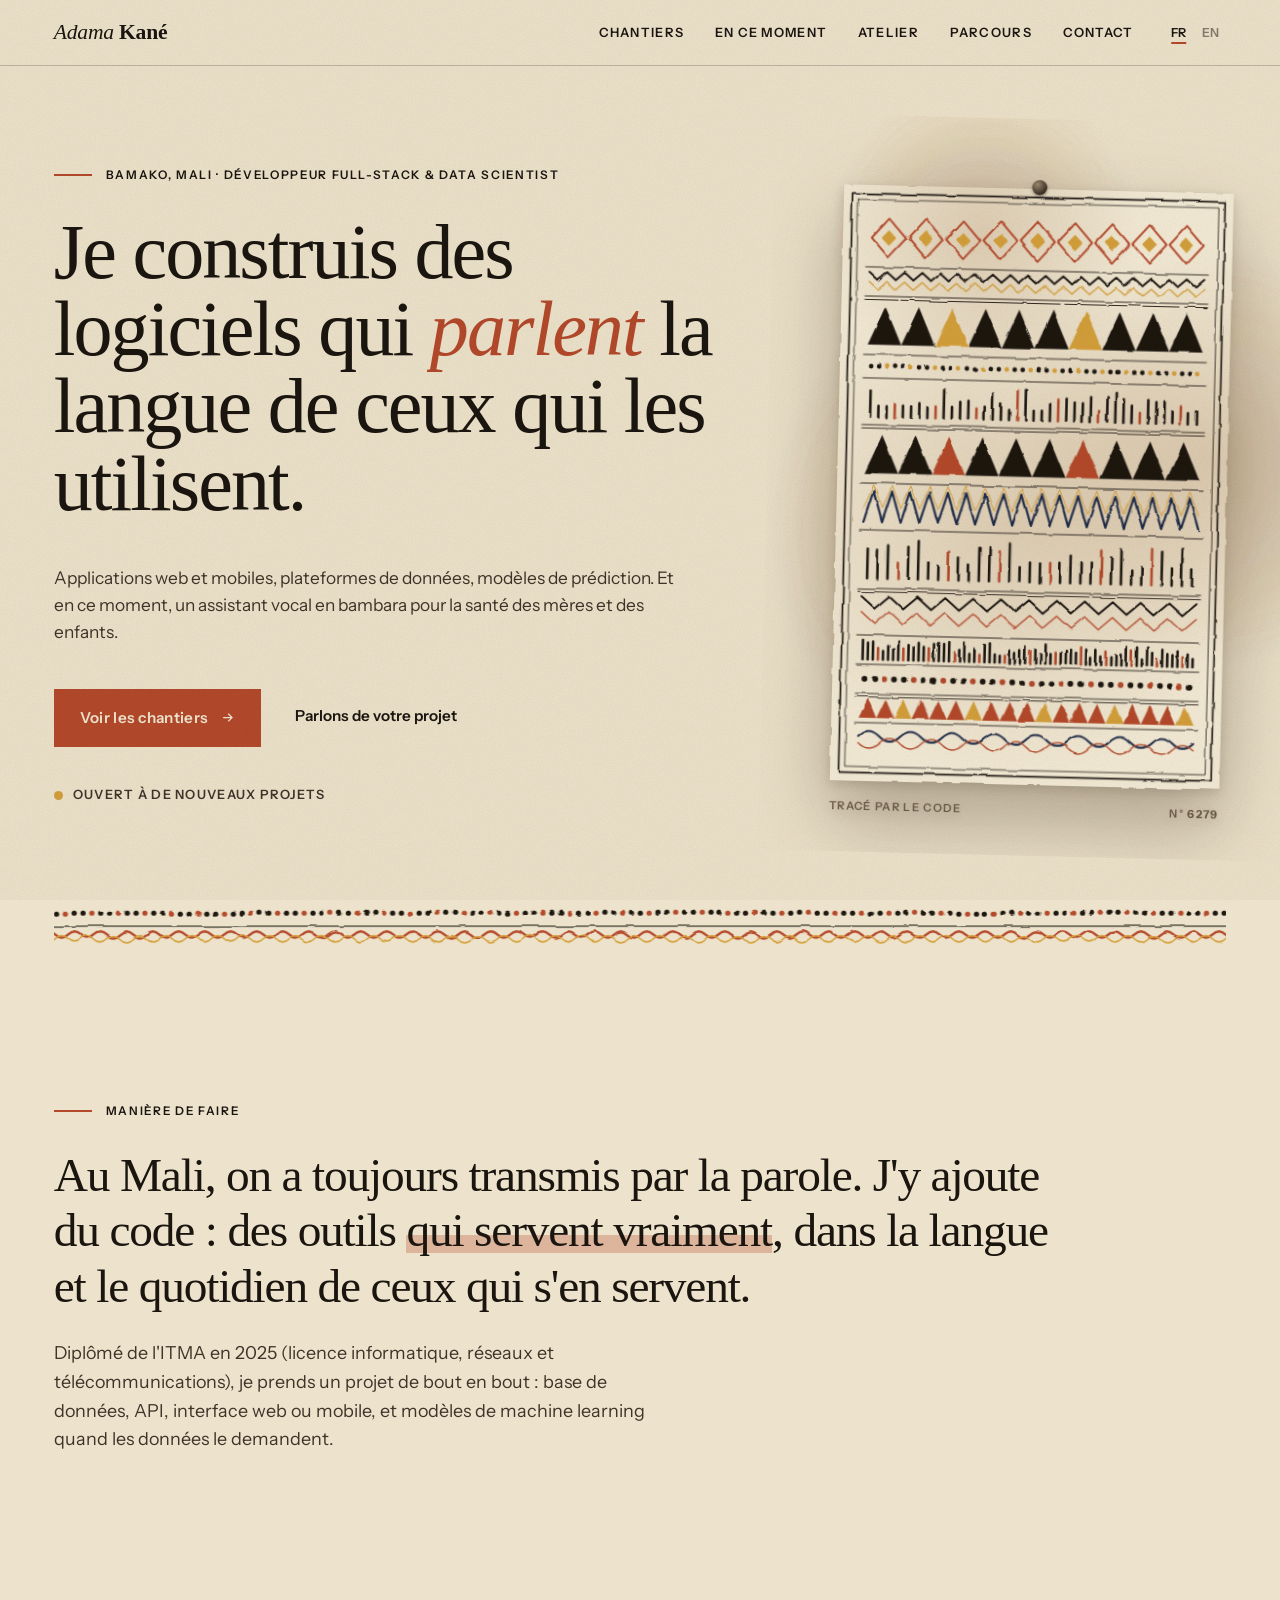
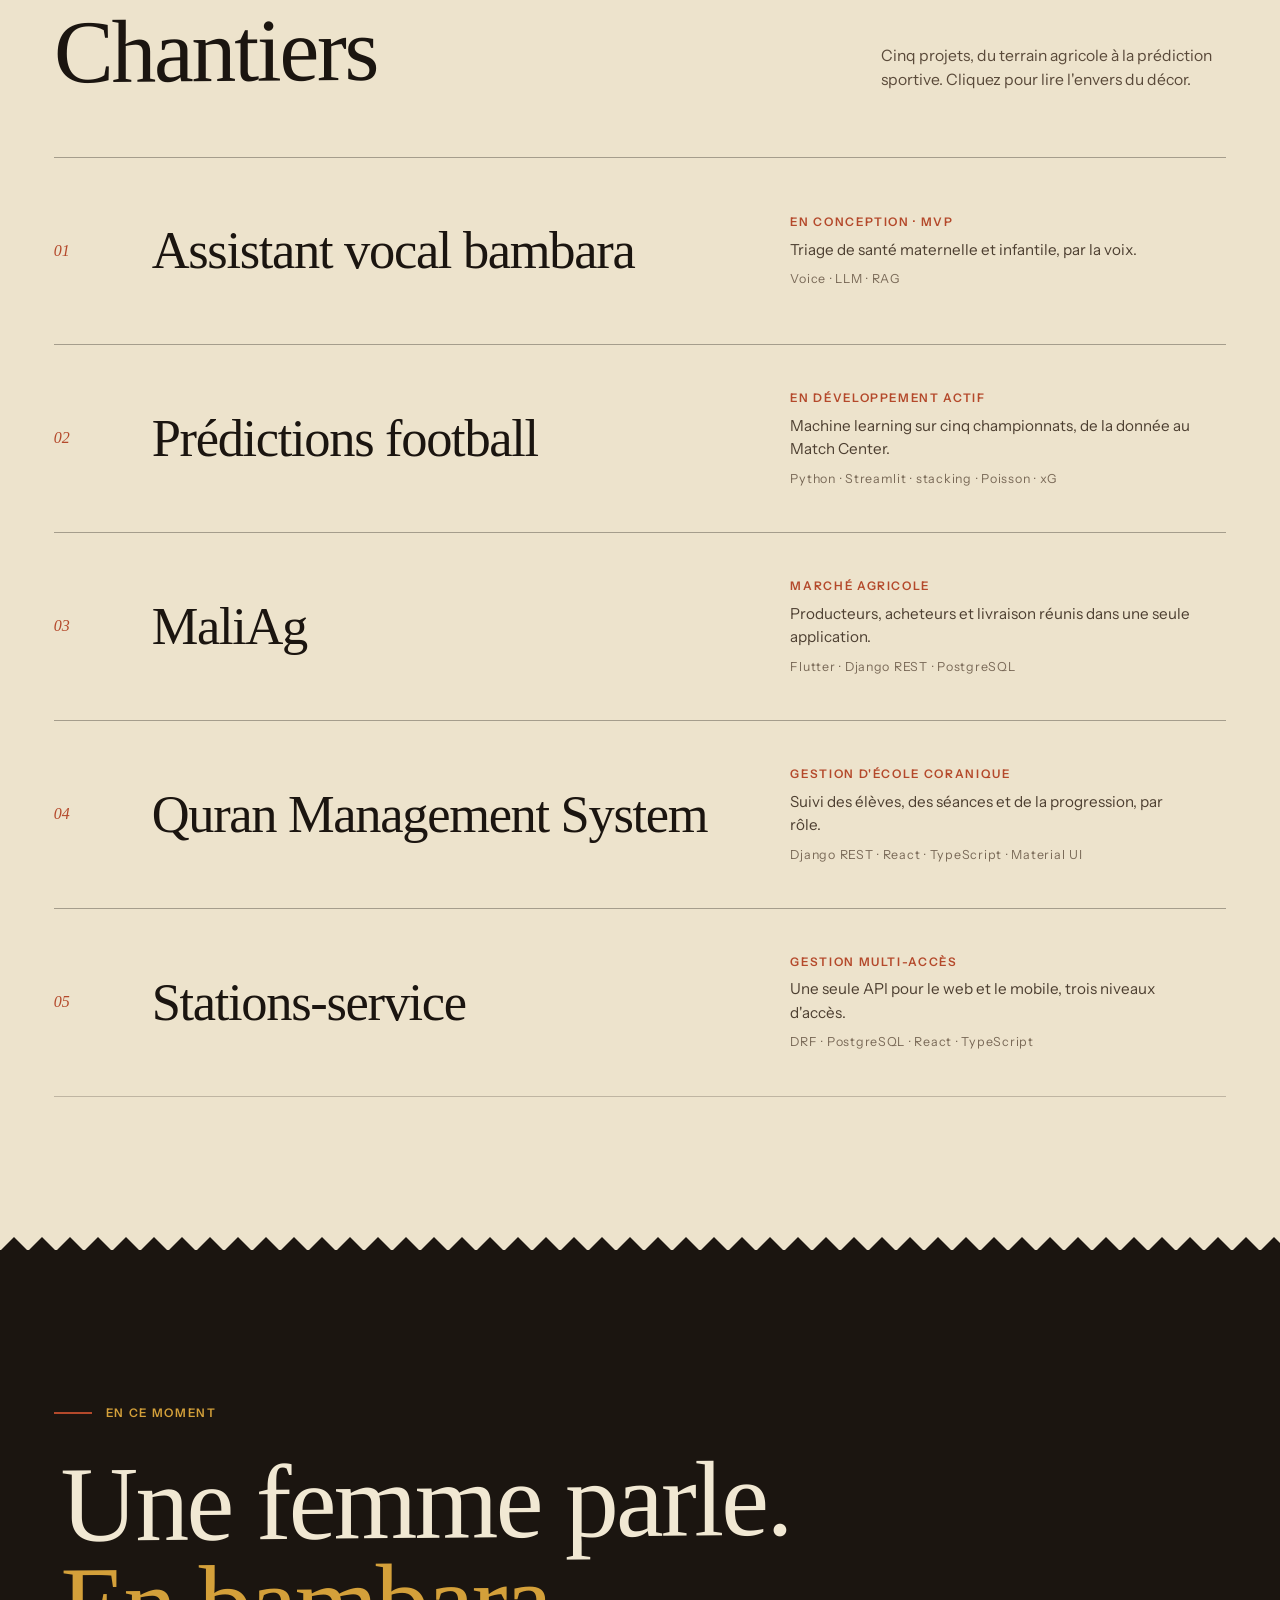
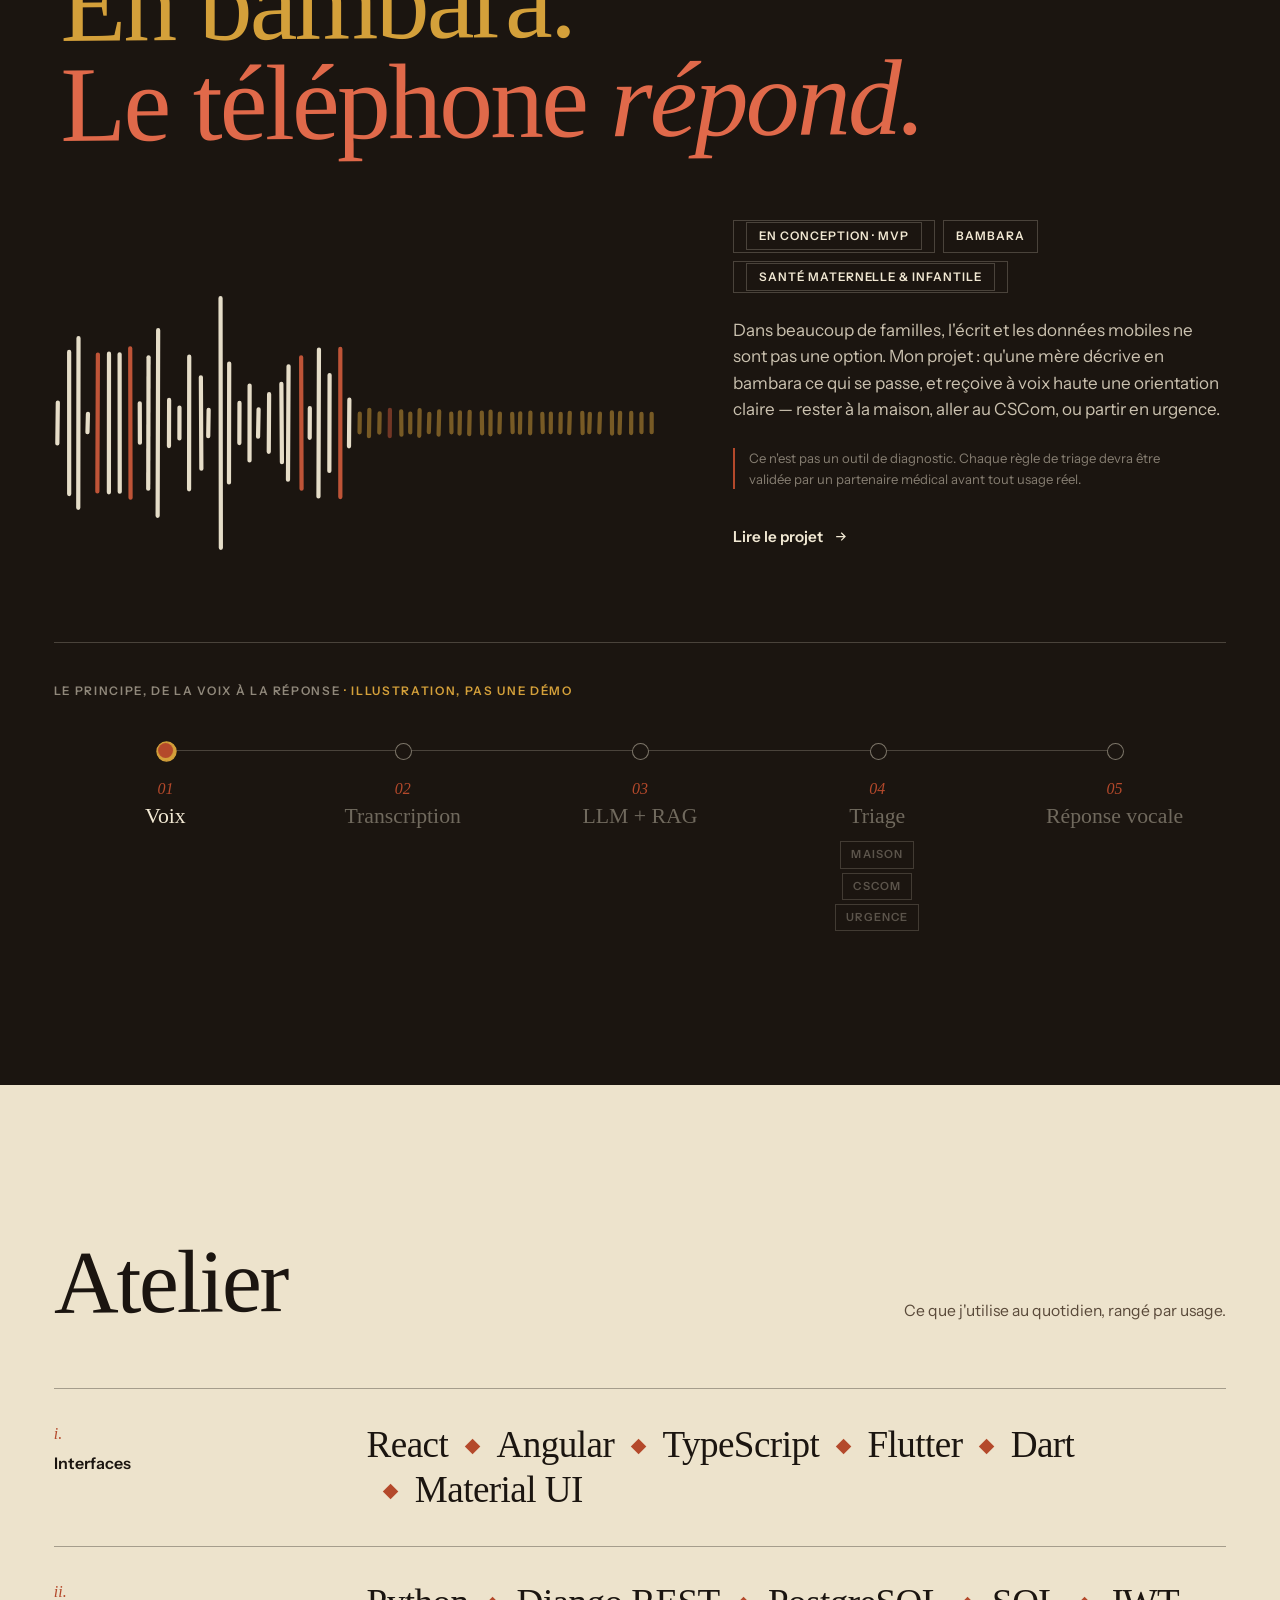
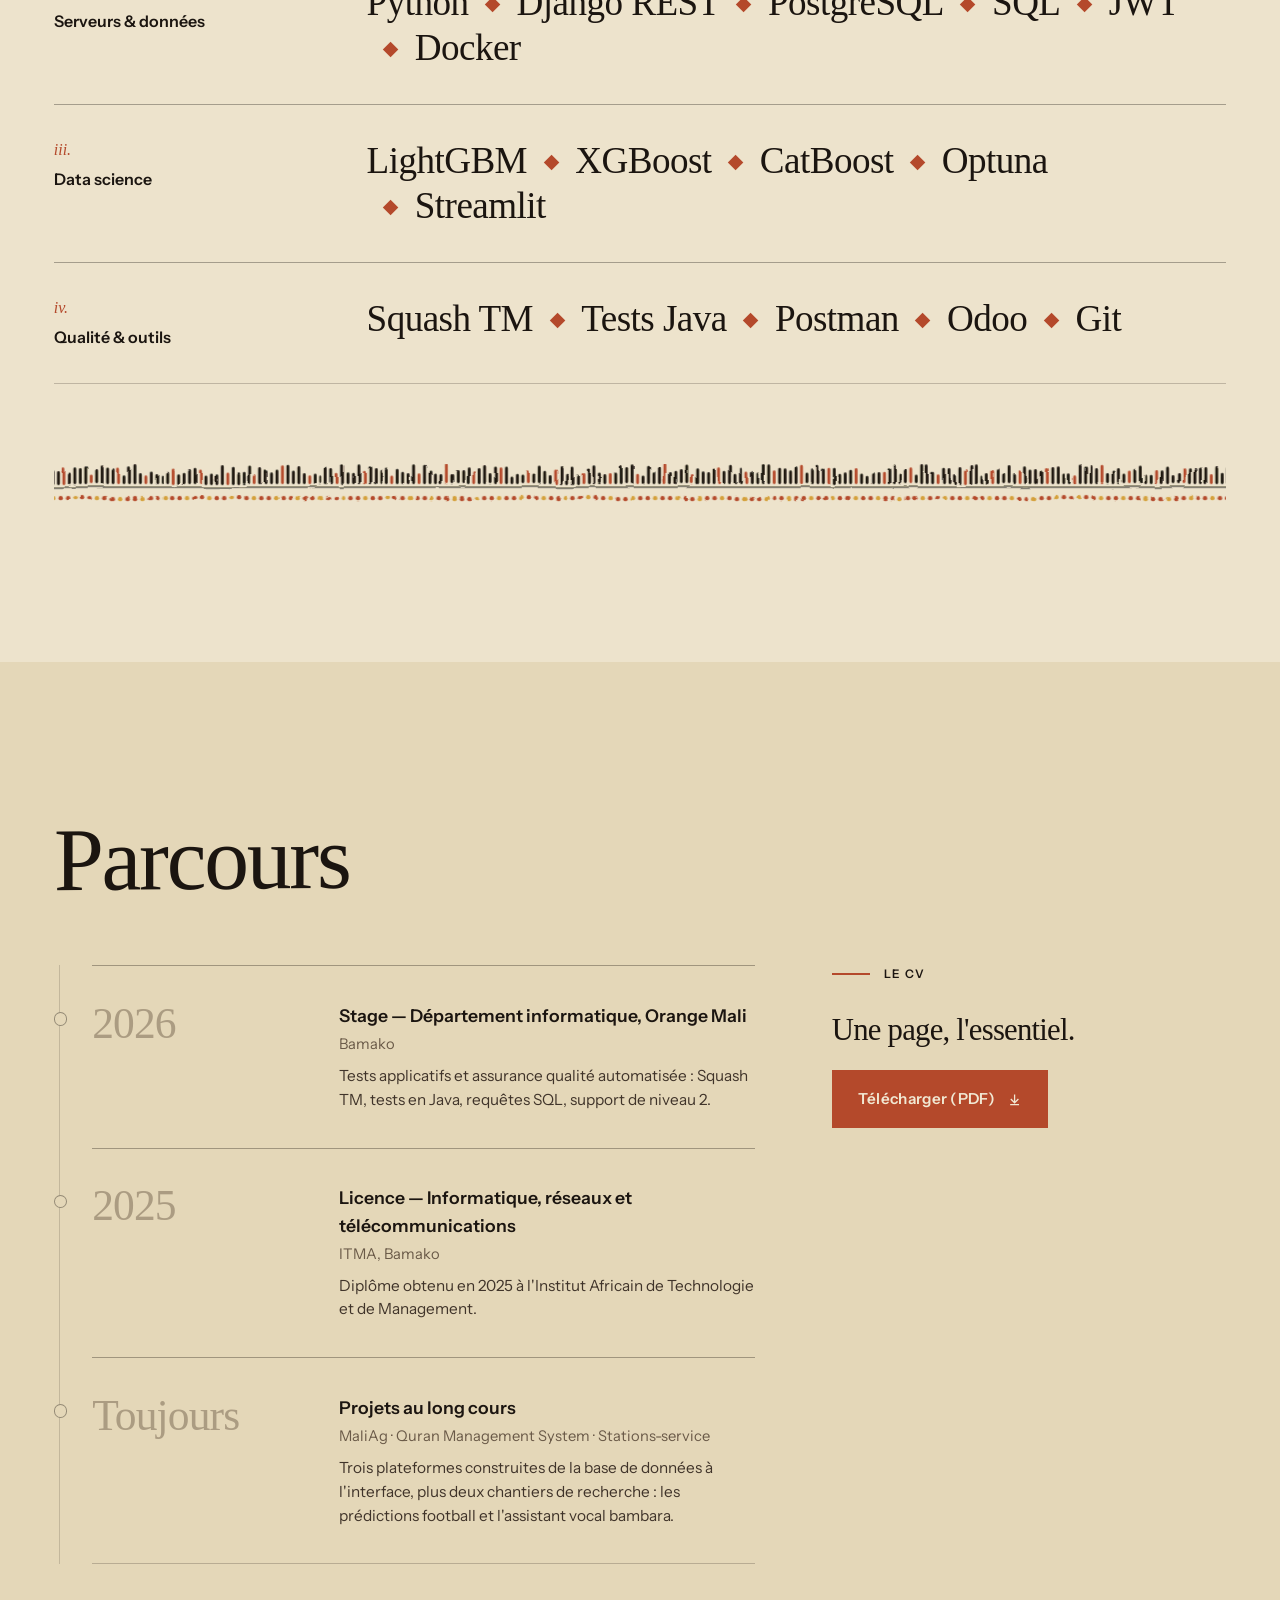
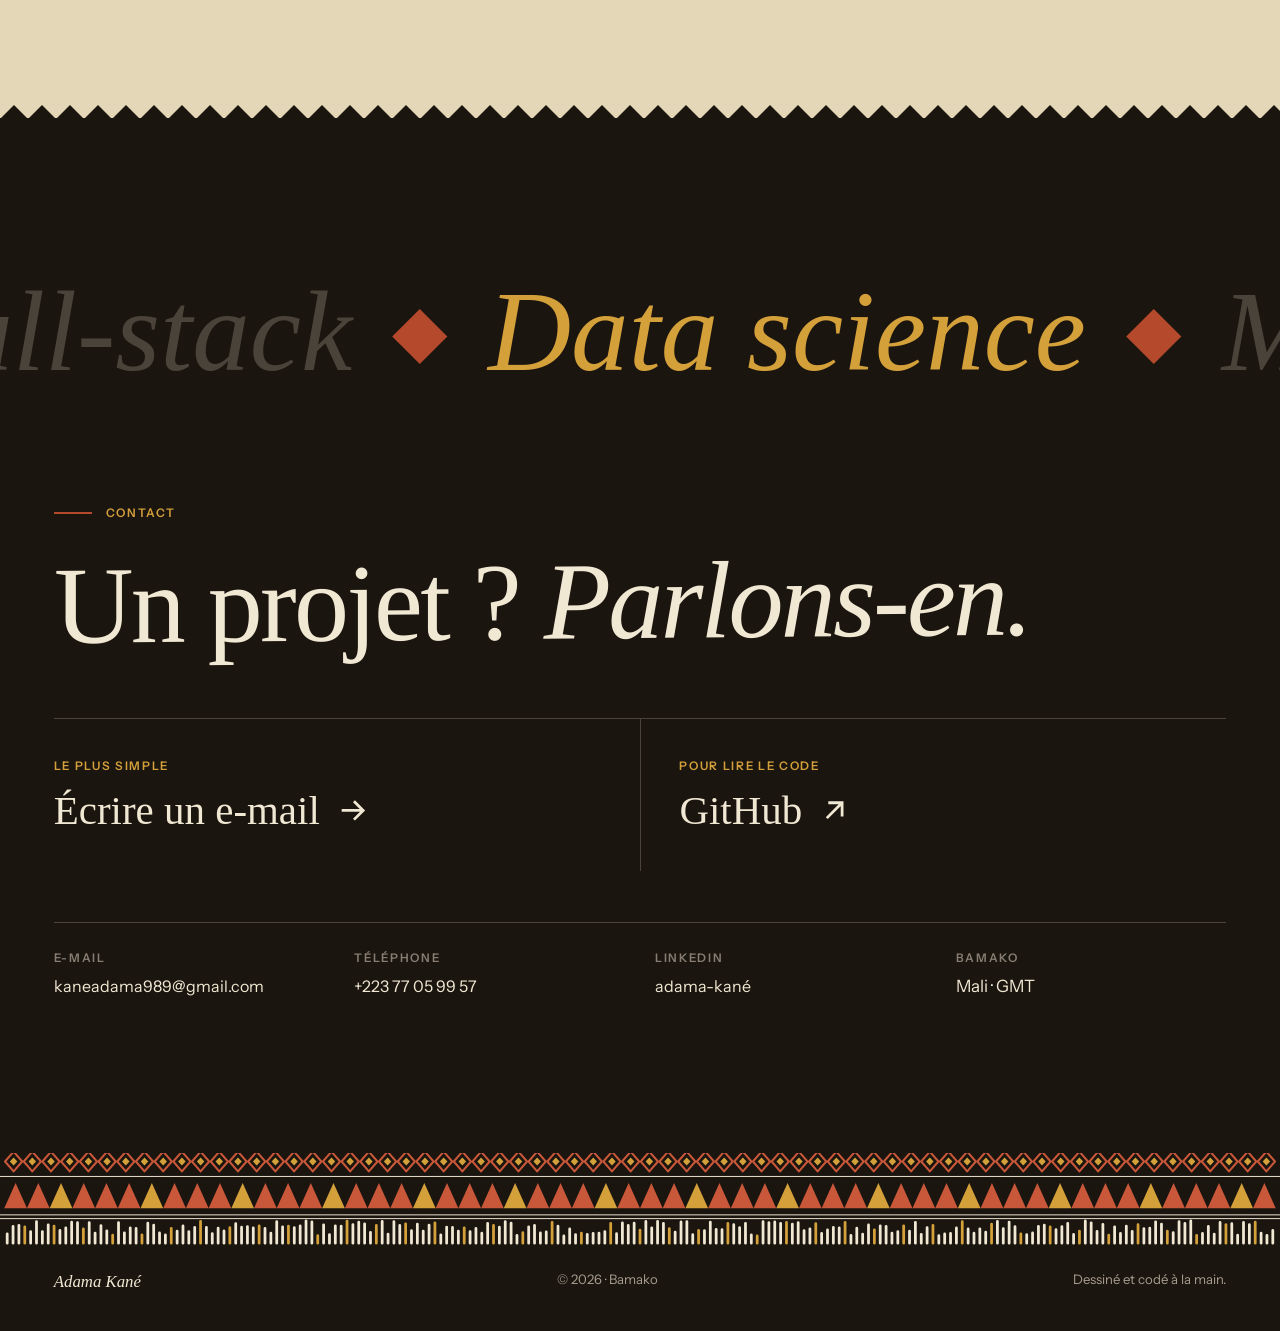
==== commit c0df25d8: "Mise à jour initiale du portfolio" ====
--- a/index.html
+++ b/index.html
@@ -1,3382 +1,249 @@
-<!DOCTYPE html>
+<!doctype html>
 <html lang="fr">
-
 <head>
-  <meta charset="UTF-8">
-  <meta name="viewport" content="width=device-width, initial-scale=1.0">
-
-  <title>Adama Kané — Full-Stack Engineer</title>
-
-  <meta
-    name="description"
-    content="Adama Kané, Full-Stack Engineer basé à Bamako, Mali. Applications web et mobiles où plusieurs rôles cohabitent proprement  Flutter, React, Django, PostgreSQL."
-  >
-
-  <meta property="og:title" content="Adama Kané — Full-Stack Engineer">
-  <meta
-    property="og:description"
-    content="Applications web et mobiles où plusieurs rôles cohabitent proprement —Flutter, React, Django, PostgreSQL."
-  >
-  <meta property="og:type" content="website">
-
-  <link rel="preconnect" href="https://fonts.googleapis.com">
-  <link rel="preconnect" href="https://fonts.gstatic.com" crossorigin>
-
-  <link
-    href="https://fonts.googleapis.com/css2?family=Space+Grotesk:wght@500;600;700&family=Inter:wght@400;500;600;700&family=JetBrains+Mono:wght@400;500;600&display=swap"
-    rel="stylesheet"
-  >
-
-  <style>
-    /* =========================================================
-       Adama Kané — Portfolio
-       Design system: Dark Editorial × Technical × Asymmetric Bento
-       ========================================================= */
-
-    :root {
-      --background: #09090B;
-      --surface: #111113;
-      --surface-hover: #18181B;
-      --border: #27272A;
-      --text: #FAFAFA;
-      --text-muted: #A1A1AA;
-      --primary: #8B5CF6;
-      --secondary: #22D3EE;
-      --success: #34D399;
-
-      --radius-sm: 10px;
-      --radius-md: 14px;
-      --radius-lg: 20px;
-
-      --transition-fast: 150ms ease;
-      --transition-normal: 250ms ease;
-
-      --font-display: 'Space Grotesk', 'Segoe UI', sans-serif;
-      --font-body: 'Inter', 'Segoe UI', sans-serif;
-      --font-mono: 'JetBrains Mono', 'Courier New', monospace;
-
-      --max: 1320px;
-    }
-
-    * {
-      margin: 0;
-      padding: 0;
-      box-sizing: border-box;
-    }
-
-    html {
-      -webkit-text-size-adjust:100%;
-      text-size-adjust:100%;
-      scroll-behavior: smooth;
-    }
-
-    body {
-      font-family: var(--font-body);
-      color: var(--text);
-      background: var(--background);
-      line-height: 1.65;
-      font-size: 16px;
-    }
-
-    h1,
-    h2,
-    h3,
-    h4 {
-      font-family: var(--font-display);
-      font-weight: 600;
-      letter-spacing: -0.01em;
-      color: var(--text);
-    }
-
-    .mono {
-      font-family: var(--font-mono);
-    }
-
-    a {
-      color: inherit;
-      text-decoration: none;
-    }
-
-    img {
-      max-width: 100%;
-      display: block;
-    }
-
-    .wrap {
-      max-width: var(--max);
-      margin: 0 auto;
-      padding: 0 32px;
-    }
-
-    body.lang-en .fr {
-      display: none !important;
-    }
-
-    body.lang-en .en {
-      display: inline !important;
-    }
-
-    .en {
-      display: none;
-    }
-
-    body.lang-en .fr-block {
-      display: none !important;
-    }
-
-    body.lang-en .en-block {
-      display: block !important;
-    }
-
-    .en-block {
-      display: none;
-    }
-
-    a:focus-visible,
-    button:focus-visible {
-      outline: 2px solid var(--primary);
-      outline-offset: 3px;
-      border-radius: 2px;
-    }
-
-    .fade-in {
-      animation: fadeIn 0.5s ease both;
-    }
-
-    @keyframes fadeIn {
-      from {
-        opacity: 0;
-        transform: translateY(8px);
-      }
-
-      to {
-        opacity: 1;
-        transform: translateY(0);
-      }
-    }
-
-    @media (prefers-reduced-motion: reduce) {
-      * {
-        animation-duration: 0.01ms !important;
-        transition-duration: 0.01ms !important;
-      }
-    }
-
-    /* ============ TECHNICAL GRID BACKDROP ============ */
-
-    .grid-bg {
-      position: fixed;
-      inset: 0;
-      z-index: -1;
-      pointer-events: none;
-
-      background-image:
-        linear-gradient(
-          rgba(250, 250, 250, 0.025) 1px,
-          transparent 1px
-        ),
-        linear-gradient(
-          90deg,
-          rgba(250, 250, 250, 0.025) 1px,
-          transparent 1px
-        );
-
-      background-size: 64px 64px;
-            -webkit-mask-image: radial-gradient(
-        circle at 50% 0%,
-        black,
-        transparent 75%
-      );
-
-      mask-image: radial-gradient(
-        circle at 50% 0%,
-        black,
-        transparent 75%
-      );
-    }
-
-    /* ============ NAVBAR ============ */
-
-    header {
-      position: sticky;
-      top: 0;
-      z-index: 100;
-
-      background: rgba(9, 9, 11, 0.75);
-      -webkit-backdrop-filter:blur(10px);
-      backdrop-filter:blur(10px);
-      border-bottom: 1px solid var(--border);
-    }
-
-    .nav {
-      display: flex;
-      align-items: center;
-      justify-content: space-between;
-      padding: 20px 0;
-    }
-
-    .brand {
-      font-family: var(--font-mono);
-      font-weight: 600;
-      font-size: 0.92rem;
-      letter-spacing: 0.02em;
-      color: var(--text);
-    }
-
-    .brand span {
-      color: var(--primary);
-    }
-
-    .nav-links {
-      display: flex;
-      align-items: center;
-      gap: 4px;
-    }
-
-    .nav-links a.nav-item {
-      font-family: var(--font-mono);
-      font-size: 0.78rem;
-      letter-spacing: 0.04em;
-      color: var(--text-muted);
-      font-weight: 500;
-
-      padding: 9px 14px;
-      border-radius: var(--radius-sm);
-
-      transition:
-        color var(--transition-fast),
-        background var(--transition-fast);
-
-      text-transform: uppercase;
-    }
-
-    .nav-links a.nav-item:hover {
-      color: var(--text);
-      background: var(--surface);
-    }
-
-    .nav-links a.nav-item.cv {
-      color: var(--primary);
-    }
-
-    .icon-links {
-      display: flex;
-      align-items: center;
-      gap: 14px;
-      margin-left: 8px;
-    }
-
-    .icon-links a {
-      color: var(--text-muted);
-      transition: color var(--transition-fast);
-    }
-
-    .icon-links a:hover {
-      color: var(--secondary);
-    }
-
-    .icon-links svg {
-      width: 18px;
-      height: 18px;
-    }
-
-    .lang-toggle {
-      position: relative;
-      display: flex;
-
-      border: 1px solid var(--border);
-      border-radius: 16px;
-
-      font-family: var(--font-mono);
-      font-size: 0.68rem;
-
-      margin-left: 8px;
-      padding: 3px;
-      width: 68px;
-    }
-
-    .lang-thumb {
-      position: absolute;
-      top: 3px;
-      left: 3px;
-
-      width: 31px;
-      height: calc(100% - 6px);
-
-      background: var(--primary);
-      border-radius: 14px;
-
-      transition: transform var(--transition-normal);
-    }
-
-    body.lang-en .lang-thumb {
-      transform: translateX(31px);
-    }
-
-    .lang-toggle button {
-      position: relative;
-      z-index: 1;
-
-      flex: 1;
-
-      border: none;
-      background: transparent;
-
-      padding: 5px 0;
-
-      cursor: pointer;
-
-      color: var(--text-muted);
-      font-family: inherit;
-      font-weight: 600;
-    }
-
-    .lang-toggle button.active {
-      color: #09090B;
-    }
-
-    .hamburger {
-      display: none;
-      flex-direction: column;
-      gap: 5px;
-
-      cursor: pointer;
-      padding: 8px;
-
-      background: none;
-      border: none;
-    }
-
-    .hamburger span {
-      width: 20px;
-      height: 1.5px;
-
-      background: var(--text);
-      border-radius: 2px;
-    }
-
-    #mobileMenu {
-      display: none;
-    }
-
-    @media (max-width: 820px) {
-      .nav-links a.nav-item {
-        display: none;
-      }
-
-      .icon-links {
-        display: none;
-      }
-
-      .hamburger {
-        display: flex;
-      }
-
-      body.menu-open #mobileMenu {
-        display: flex;
-        flex-direction: column;
-        gap: 2px;
-
-        padding: 6px 32px 22px;
-
-        border-top: 1px solid var(--border);
-      }
-
-      #mobileMenu a {
-        padding: 14px 4px;
-
-        font-family: var(--font-mono);
-        font-size: 0.85rem;
-
-        text-transform: uppercase;
-        letter-spacing: 0.04em;
-
-        color: var(--text);
-
-        border-bottom: 1px solid var(--border);
-      }
-
-      #mobileMenu a.cv {
-        color: var(--primary);
-      }
-    }
-
-    /* ============ SECTIONS ============ */
-
-    section {
-      padding: 96px 0;
-    }
-
-    .eyebrow {
-      font-family: var(--font-mono);
-      font-size: 0.76rem;
-
-      color: var(--secondary);
-
-      text-transform: uppercase;
-      letter-spacing: 0.12em;
-
-      margin-bottom: 16px;
-
-      display: block;
-    }
-
-    .section-title {
-      font-size: clamp(1.8rem, 3.6vw, 2.6rem);
-      margin-bottom: 16px;
-      line-height: 1.1;
-    }
-
-    .section-intro {
-      color: var(--text-muted);
-      max-width: 600px;
-      margin-bottom: 48px;
-      font-size: 1.02rem;
-    }
-
-    /* ============ HERO ============ */
-
-    .hero {
-      padding: 80px 0 60px;
-    }
-
-    .hero-kicker {
-      display: inline-flex;
-      align-items: center;
-      gap: 8px;
-
-      font-family: var(--font-mono);
-      font-size: 0.76rem;
-
-      color: var(--success);
-
-      border: 1px solid var(--border);
-      background: var(--surface);
-
-      padding: 6px 14px;
-      border-radius: 20px;
-
-      margin-bottom: 36px;
-    }
-
-    .hero-kicker::before {
-      content: '';
-
-      width: 6px;
-      height: 6px;
-
-      border-radius: 50%;
-      background: var(--success);
-    }
-
-    .hero-title {
-  font-size: clamp(1.35rem, 3vw, 2.4rem);
-  line-height: 1.25;
-  font-weight: 600;
-  letter-spacing: -0.025em;
-
-  margin-bottom: 28px;
-  max-width: 820px;
-}
-
-.hero-title .accent {
-  color: var(--primary);
-}
-
-    .hero-roles {
-      display: flex;
-      gap: 20px;
-      flex-wrap: wrap;
-
-      font-family: var(--font-mono);
-      font-size: 0.85rem;
-
-      letter-spacing: 0.06em;
-      text-transform: uppercase;
-
-      color: var(--text-muted);
-
-      margin-bottom: 32px;
-    }
-
-    .hero-roles span.role-item {
-      position: relative;
-      padding-left: 16px;
-    }
-
-    .hero-roles span.role-item::before {
-      content: '';
-
-      position: absolute;
-      left: 0;
-      top: 6px;
-
-      width: 7px;
-      height: 7px;
-
-      background: var(--secondary);
-      border-radius: 2px;
-    }
-
-    .hero-lead {
-      color: var(--text-muted);
-      max-width: 560px;
-
-      font-size: 1.05rem;
-
-      margin-bottom: 40px;
-    }
-
-    .hero-cta {
-      display: flex;
-      gap: 14px;
-      flex-wrap: wrap;
-
-      margin-bottom: 72px;
-    }
-
-    .btn {
-      display: inline-flex;
-      align-items: center;
-      gap: 8px;
-
-      padding: 13px 24px;
-
-      border-radius: var(--radius-sm);
-
-      font-weight: 600;
-      font-size: 0.88rem;
-
-      transition:
-        background var(--transition-fast),
-        border-color var(--transition-fast),
-        color var(--transition-fast),
-        transform var(--transition-fast);
-
-      border: 1px solid transparent;
-
-      cursor: pointer;
-      font-family: var(--font-body);
-    }
-
-    .btn-primary {
-      background: var(--primary);
-      color: #fff;
-    }
-
-    .btn-primary:hover {
-      background: #7c4de8;
-      transform: translateY(-2px);
-    }
-
-    .btn-outline {
-      border-color: var(--border);
-      color: var(--text);
-      background: transparent;
-    }
-
-    .btn-outline:hover {
-      border-color: var(--secondary);
-      color: var(--secondary);
-      transform: translateY(-2px);
-    }
-
-    .hero-grid {
-      display: grid;
-      grid-template-columns: 1fr 1fr;
-      gap: 24px;
-    }
-
-    @media (max-width: 900px) {
-      .hero-grid {
-        grid-template-columns: 1fr;
-      }
-    }
-
-    .panel {
-      background: var(--surface);
-      border: 1px solid var(--border);
-      border-radius: var(--radius-lg);
-
-      padding: 28px;
-    }
-
-    .panel-label {
-      font-family: var(--font-mono);
-      font-size: 0.72rem;
-
-      color: var(--text-muted);
-
-      text-transform: uppercase;
-      letter-spacing: 0.1em;
-
-      margin-bottom: 20px;
-    }
-
-    .status-list {
-      display: flex;
-      flex-direction: column;
-      gap: 14px;
-    }
-
-    .status-row {
-      display: flex;
-      align-items: center;
-      justify-content: space-between;
-
-      font-family: var(--font-mono);
-      font-size: 0.85rem;
-
-      color: var(--text);
-    }
-
-    .status-dot {
-      width: 7px;
-      height: 7px;
-
-      border-radius: 50%;
-
-      background: var(--success);
-
-      flex-shrink: 0;
-    }
-
-    .flow-diagram {
-      display: flex;
-      flex-direction: column;
-      gap: 0;
-
-      align-items: center;
-    }
-
-    .flow-node {
-      width: 100%;
-
-      text-align: center;
-
-      font-family: var(--font-mono);
-      font-size: 0.82rem;
-
-      padding: 12px;
-
-      border: 1px solid var(--border);
-      border-radius: var(--radius-sm);
-
-      background: var(--background);
-      color: var(--text);
-    }
-
-    .flow-node.highlight {
-      border-color: var(--primary);
-      color: var(--primary);
-    }
-
-    .flow-arrow {
-      color: var(--text-muted);
-      font-size: 0.9rem;
-
-      padding: 8px 0;
-    }
-
-    /* ============ MINI STATS ============ */
-
-    .stats-row {
-      display: grid;
-      grid-template-columns: repeat(4, 1fr);
-
-      border-top: 1px solid var(--border);
-      border-bottom: 1px solid var(--border);
-    }
-
-    @media (max-width: 760px) {
-      .stats-row {
-        grid-template-columns: repeat(2, 1fr);
-      }
-    }
-
-    .stat-cell {
-      padding: 28px 24px;
-      border-right: 1px solid var(--border);
-    }
-
-    .stat-cell:last-child {
-      border-right: none;
-    }
-
-    .stat-cell .num {
-      font-family: var(--font-display);
-      font-size: 2rem;
-
-      color: var(--primary);
-
-      font-weight: 600;
-    }
-
-    .stat-cell .label {
-      font-family: var(--font-mono);
-      font-size: 0.72rem;
-
-      color: var(--text-muted);
-
-      text-transform: uppercase;
-      letter-spacing: 0.06em;
-
-      margin-top: 6px;
-    }
-
-    /* ============ SELECTED WORK — BENTO ============ */
-
-    .bento {
-      display: grid;
-      grid-template-columns: 1fr;
-      gap: 20px;
-    }
-
-    .bento-row {
-      display: grid;
-      grid-template-columns: 1fr 1fr;
-      gap: 20px;
-    }
-
-    @media (max-width: 760px) {
-      .bento-row {
-        grid-template-columns: 1fr;
-      }
-    }
-
-    .work-card {
-      position: relative;
-
-      display: block;
-      overflow: hidden;
-
-      background: var(--surface);
-
-      border: 1px solid var(--border);
-      border-radius: var(--radius-lg);
-
-      padding: 36px;
-
-      transition:
-        transform var(--transition-normal),
-        border-color var(--transition-normal),
-        background var(--transition-normal);
-    }
-
-    .work-card:hover {
-      transform: translateY(-4px);
-
-      border-color: var(--primary);
-
-      background: var(--surface-hover);
-    }
-
-    .work-card .category {
-      font-family: var(--font-mono);
-      font-size: 0.72rem;
-
-      color: var(--secondary);
-
-      text-transform: uppercase;
-      letter-spacing: 0.08em;
-
-      margin-bottom: 14px;
-
-      display: block;
-    }
-
-    .work-card h3 {
-      font-size: 1.6rem;
-      margin-bottom: 12px;
-    }
-
-    .work-card.large h3 {
-      font-size: 2.2rem;
-    }
-
-    .work-card p {
-      color: var(--text-muted);
-
-      font-size: 0.94rem;
-
-      max-width: 520px;
-
-      margin-bottom: 20px;
-    }
-
-    .work-card .tag-row {
-      display: flex;
-      flex-wrap: wrap;
-      gap: 8px;
-
-      margin-bottom: 24px;
-    }
-
-    .work-card .view-link {
-      font-family: var(--font-mono);
-      font-size: 0.8rem;
-
-      color: var(--text);
-
-      display: inline-flex;
-      align-items: center;
-      gap: 6px;
-    }
-
-    .work-card:hover .view-link {
-      color: var(--primary);
-    }
-
-    .tag {
-      font-family: var(--font-mono);
-      font-size: 0.72rem;
-
-      background: var(--background);
-
-      border: 1px solid var(--border);
-
-      color: var(--text-muted);
-
-      padding: 4px 10px;
-
-      border-radius: 6px;
-    }
-
-    /* ============ TOOLS ============ */
-
-    .tools-grid {
-      display: grid;
-      grid-template-columns: repeat(4, 1fr);
-      gap: 1px;
-
-      background: var(--border);
-
-      border: 1px solid var(--border);
-      border-radius: var(--radius-lg);
-
-      overflow: hidden;
-    }
-
-    @media (max-width: 900px) {
-      .tools-grid {
-        grid-template-columns: repeat(2, 1fr);
-      }
-    }
-
-    .tool-group {
-      background: var(--surface);
-      padding: 26px 22px;
-    }
-
-    .tool-group h4 {
-      font-family: var(--font-mono);
-      font-size: 0.74rem;
-
-      color: var(--secondary);
-
-      text-transform: uppercase;
-      letter-spacing: 0.08em;
-
-      margin-bottom: 16px;
-
-      font-weight: 600;
-    }
-
-    .tool-group ul {
-      list-style: none;
-    }
-
-    .tool-group li {
-      font-size: 0.9rem;
-
-      color: var(--text-muted);
-
-      padding: 5px 0;
-    }
-
-    /* ============ TIMELINE ============ */
-
-    .timeline {
-      border-top: 1px solid var(--border);
-    }
-
-    .timeline-item {
-      display: grid;
-      grid-template-columns: 100px 1fr;
-      gap: 24px;
-
-      padding: 28px 0;
-
-      border-bottom: 1px solid var(--border);
-    }
-
-    @media (max-width: 600px) {
-      .timeline-item {
-        grid-template-columns: 1fr;
-        gap: 8px;
-      }
-    }
-
-    .timeline-year {
-      font-family: var(--font-mono);
-      font-size: 0.85rem;
-
-      color: var(--primary);
-
-      font-weight: 600;
-    }
-
-    .timeline-role {
-      font-weight: 600;
-      font-size: 1.02rem;
-
-      margin-bottom: 4px;
-    }
-
-    .timeline-org {
-      color: var(--text-muted);
-      font-size: 0.88rem;
-
-      margin-bottom: 10px;
-    }
-
-    .timeline-item ul {
-      padding-left: 18px;
-
-      color: var(--text-muted);
-
-      font-size: 0.9rem;
-    }
-
-    .timeline-item li {
-      margin-bottom: 6px;
-    }
-
-    /* ============ ABOUT ============ */
-
-    .about-grid {
-      display: grid;
-      grid-template-columns: 1.2fr 0.8fr;
-      gap: 56px;
-    }
-
-    @media (max-width: 800px) {
-      .about-grid {
-        grid-template-columns: 1fr;
-      }
-    }
-
-    .about-text p {
-      color: var(--text-muted);
-
-      margin-bottom: 16px;
-
-      font-size: 1.02rem;
-    }
-
-    .about-text strong {
-      color: var(--text);
-      font-weight: 600;
-    }
-
-    .about-fact {
-      padding: 16px 0;
-
-      border-top: 1px solid var(--border);
-    }
-
-    .about-fact:last-child {
-      border-bottom: 1px solid var(--border);
-    }
-
-    .about-fact .label {
-      font-family: var(--font-mono);
-      font-size: 0.7rem;
-
-      color: var(--text-muted);
-
-      text-transform: uppercase;
-      letter-spacing: 0.06em;
-
-      display: block;
-
-      margin-bottom: 4px;
-    }
-
-    .about-fact .value {
-      font-weight: 500;
-      font-size: 0.94rem;
-    }
-
-    /* ============ CONTACT ============ */
-
-    .contact-title {
-      font-size: clamp(2rem, 5vw, 3.4rem);
-
-      line-height: 1.05;
-
-      margin-bottom: 20px;
-    }
-
-    .contact-grid {
-      display: grid;
-      grid-template-columns: repeat(3, 1fr);
-      gap: 1px;
-
-      background: var(--border);
-
-      border: 1px solid var(--border);
-      border-radius: var(--radius-lg);
-
-      overflow: hidden;
-
-      margin-top: 40px;
-    }
-
-    @media (max-width: 700px) {
-      .contact-grid {
-        grid-template-columns: 1fr;
-      }
-    }
-
-    .contact-card {
-      padding: 26px 24px;
-
-      background: var(--surface);
-
-      cursor: pointer;
-
-      transition: background var(--transition-fast);
-
-      position: relative;
-    }
-
-    .contact-card:hover {
-      background: var(--surface-hover);
-    }
-
-    .contact-card .label {
-      font-family: var(--font-mono);
-      font-size: 0.7rem;
-
-      color: var(--secondary);
-
-      text-transform: uppercase;
-      letter-spacing: 0.06em;
-
-      display: block;
-
-      margin-bottom: 8px;
-    }
-
-    .contact-card .value {
-      font-weight: 500;
-      font-size: 0.96rem;
-
-      word-break: break-word;
-    }
-
-    .copy-hint {
-      position: absolute;
-
-      top: 12px;
-      right: 14px;
-
-      font-family: var(--font-mono);
-      font-size: 0.64rem;
-
-      color: var(--success);
-
-      opacity: 0;
-
-      transition: opacity var(--transition-fast);
-    }
-
-    .copy-hint.show {
-      opacity: 1;
-    }
-
-    /* ============ FOOTER ============ */
-
-    footer {
-      padding: 40px 0;
-
-      border-top: 1px solid var(--border);
-    }
-
-    .footer-grid {
-      display: flex;
-
-      justify-content: space-between;
-      align-items: center;
-
-      flex-wrap: wrap;
-
-      gap: 16px;
-    }
-
-    .footer-brand {
-      font-family: var(--font-mono);
-      font-size: 0.85rem;
-    }
-
-    .footer-brand span {
-      color: var(--primary);
-    }
-
-    .footer-tag {
-      font-family: var(--font-mono);
-      font-size: 0.72rem;
-
-      color: var(--text-muted);
-
-      text-transform: uppercase;
-      letter-spacing: 0.08em;
-
-      margin-top: 4px;
-    }
-
-    .footer-links {
-      display: flex;
-      gap: 20px;
-    }
-
-    .footer-links a {
-      font-family: var(--font-mono);
-      font-size: 0.78rem;
-
-      color: var(--text-muted);
-
-      transition: color var(--transition-fast);
-    }
-
-    .footer-links a:hover {
-      color: var(--secondary);
-    }
-
-    /* ============ PROJECT / CASE STUDY PAGE ============ */
-
-    .back-link {
-      display: inline-flex;
-      align-items: center;
-      gap: 6px;
-
-      font-family: var(--font-mono);
-      font-size: 0.8rem;
-
-      color: var(--text-muted);
-
-      margin-bottom: 28px;
-    }
-
-    .back-link:hover {
-      color: var(--secondary);
-    }
-
-    .case-hero {
-      padding: 56px 0 48px;
-
-      border-bottom: 1px solid var(--border);
-    }
-
-    .case-hero .category {
-      font-family: var(--font-mono);
-      font-size: 0.76rem;
-
-      color: var(--secondary);
-
-      text-transform: uppercase;
-      letter-spacing: 0.1em;
-
-      margin-bottom: 16px;
-
-      display: block;
-    }
-
-    .case-hero h1 {
-      font-size: clamp(2.2rem, 5.5vw, 3.4rem);
-
-      margin-bottom: 16px;
-
-      letter-spacing: -0.02em;
-    }
-
-    .case-hero .summary {
-      color: var(--text-muted);
-
-      font-size: 1.05rem;
-
-      max-width: 640px;
-
-      margin-bottom: 24px;
-    }
-
-    .case-hero .tag-row {
-      display: flex;
-      flex-wrap: wrap;
-      gap: 8px;
-    }
-
-    .case-section {
-      padding: 52px 0;
-
-      border-bottom: 1px solid var(--border);
-    }
-
-    .case-section:last-of-type {
-      border-bottom: none;
-    }
-
-    .case-label {
-      font-family: var(--font-mono);
-      font-size: 0.76rem;
-
-      color: var(--primary);
-
-      text-transform: uppercase;
-      letter-spacing: 0.08em;
-
-      margin-bottom: 16px;
-
-      display: block;
-    }
-
-    .case-section h2 {
-      font-size: 1.4rem;
-      margin-bottom: 16px;
-    }
-
-    .case-section p {
-      color: var(--text-muted);
-      max-width: 680px;
-    }
-
-    .case-section ul {
-      padding-left: 20px;
-      color: var(--text-muted);
-    }
-
-    .case-section li {
-      margin-bottom: 8px;
-    }
-
-    .arch-row {
-      display: flex;
-
-      align-items: center;
-      flex-wrap: wrap;
-
-      gap: 0;
-
-      margin-top: 20px;
-    }
-
-    .arch-node {
-      font-family: var(--font-mono);
-      font-size: 0.82rem;
-      font-weight: 500;
-
-      padding: 11px 16px;
-
-      border: 1px solid var(--border);
-      border-radius: var(--radius-sm);
-
-      background: var(--surface);
-      color: var(--text);
-
-      white-space: nowrap;
-    }
-
-    .arch-node.api {
-      background: var(--primary);
-      color: #fff;
-
-      border-color: var(--primary);
-
-      font-weight: 600;
-    }
-
-    .arch-line {
-      flex: 0 0 32px;
-
-      height: 1px;
-
-      background: var(--border);
-
-      margin: 0 8px;
-
-      position: relative;
-    }
-
-    .arch-line::after {
-      content: '→';
-
-      position: absolute;
-
-      right: -4px;
-      top: -9px;
-
-      color: var(--text-muted);
-
-      font-size: 0.85rem;
-    }
-
-    .case-role {
-      border-left: 2px solid var(--primary);
-
-      padding-left: 18px;
-    }
-
-    /* ============ RESPONSIVE ============ */
-
-    @media (max-width: 600px) {
-      .wrap {
-        padding-left: 20px;
-        padding-right: 20px;
-      }
-
-      section {
-        padding: 72px 0;
-      }
-
-      .hero {
-        padding: 60px 0 48px;
-      }
-
-      .hero-title {
-        font-size: clamp(2.2rem, 12vw, 3.5rem);
-      }
-
-      .work-card {
-        padding: 26px;
-      }
-
-      .work-card.large h3 {
-        font-size: 1.8rem;
-      }
-
-      .tools-grid {
-        grid-template-columns: 1fr;
-      }
-
-      .stat-cell {
-        padding: 22px 18px;
-      }
-
-      .stat-cell .num {
-        font-size: 1.6rem;
-      }
-
-      .contact-card {
-        padding: 22px 20px;
-      }
-    }
-
-    /* =========================================================
-   PREMIUM FINISH — DECORATION
-   Ne modifie pas la structure du portfolio
-   ========================================================= */
-
-/* ---------- Sélection du texte ---------- */
-
-::selection{
-  background:var(--primary);
-  color:#fff;
-}
-
-
-/* ---------- Scrollbar ---------- */
-
-html{
-  scrollbar-width:thin;
-  scrollbar-color:var(--border) var(--background);
-}
-
-::-webkit-scrollbar{
-  width:8px;
-}
-
-::-webkit-scrollbar-track{
-  background:var(--background);
-}
-
-::-webkit-scrollbar-thumb{
-  background:var(--border);
-  border-radius:999px;
-}
-
-::-webkit-scrollbar-thumb:hover{
-  background:var(--primary);
-}
-
-
-/* ---------- Lumière d'ambiance ---------- */
-
-body::before{
-  content:"";
-  position:fixed;
-  width:520px;
-  height:520px;
-  top:-220px;
-  right:-180px;
-  border-radius:50%;
-  background:rgba(139,92,246,0.08);
-  filter:blur(90px);
-  pointer-events:none;
-  z-index:-2;
-}
-
-body::after{
-  content:"";
-  position:fixed;
-  width:420px;
-  height:420px;
-  left:-180px;
-  bottom:-180px;
-  border-radius:50%;
-  background:rgba(34,211,238,0.055);
-  filter:blur(90px);
-  pointer-events:none;
-  z-index:-2;
-}
-
-
-/* ---------- Navbar premium ---------- */
-
-header{
-  box-shadow:0 1px 0 rgba(255,255,255,0.02);
-}
-
-.brand{
-  transition:color var(--transition-fast);
-}
-
-.brand:hover{
-  color:var(--primary);
-}
-
-.brand span{
-  text-shadow:0 0 18px rgba(139,92,246,0.55);
-}
-
-
-/* ---------- Liens navigation ---------- */
-
-.nav-links a.nav-item{
-  position:relative;
-}
-
-.nav-links a.nav-item::after{
-  content:"";
-  position:absolute;
-  left:14px;
-  right:14px;
-  bottom:4px;
-  height:1px;
-  background:var(--primary);
-  transform:scaleX(0);
-  transform-origin:center;
-  transition:transform var(--transition-normal);
-}
-
-.nav-links a.nav-item:hover::after{
-  transform:scaleX(1);
-}
-
-
-/* ---------- Hero ---------- */
-
-.hero{
-  position:relative;
-}
-
-.hero-title{
-  text-wrap:balance;
-}
-
-.hero-title .accent{
-  text-shadow:
-    0 0 30px rgba(139,92,246,0.16);
-}
-
-.hero-kicker{
-  box-shadow:
-    0 0 0 1px rgba(139,92,246,0.03),
-    0 10px 35px rgba(0,0,0,0.18);
-}
-
-
-/* ---------- Boutons ---------- */
-
-.btn{
-  position:relative;
-  overflow:hidden;
-}
-
-.btn::before{
-  content:"";
-  position:absolute;
-  inset:0;
-  background:linear-gradient(
-    110deg,
-    transparent 25%,
-    rgba(255,255,255,0.14) 50%,
-    transparent 75%
-  );
-  transform:translateX(-120%);
-  transition:transform 500ms ease;
-}
-
-.btn:hover::before{
-  transform:translateX(120%);
-}
-
-.btn > *{
-  position:relative;
-  z-index:1;
-}
-
-.btn-primary{
-  box-shadow:
-    0 8px 30px rgba(139,92,246,0.16);
-}
-
-.btn-primary:hover{
-  box-shadow:
-    0 12px 35px rgba(139,92,246,0.25);
-}
-
-
-/* ---------- Panels ---------- */
-
-.panel{
-  position:relative;
-  overflow:hidden;
-  box-shadow:
-    0 15px 45px rgba(0,0,0,0.14);
-}
-
-.panel::before{
-  content:"";
-  position:absolute;
-  top:0;
-  left:0;
-  right:0;
-  height:1px;
-  background:linear-gradient(
-    90deg,
-    transparent,
-    rgba(139,92,246,0.5),
-    transparent
-  );
-  opacity:0.7;
-}
-
-.panel::after{
-  content:"";
-  position:absolute;
-  width:180px;
-  height:180px;
-  top:-120px;
-  right:-100px;
-  border-radius:50%;
-  background:rgba(139,92,246,0.05);
-  filter:blur(45px);
-  pointer-events:none;
-}
-
-
-/* ---------- Status ---------- */
-
-.status-row{
-  transition:
-    color var(--transition-fast),
-    transform var(--transition-fast);
-}
-
-.status-row:hover{
-  color:var(--secondary);
-  transform:translateX(4px);
-}
-
-.status-dot{
-  box-shadow:
-    0 0 0 3px rgba(52,211,153,0.06),
-    0 0 12px rgba(52,211,153,0.35);
-}
-
-
-/* ---------- Architecture ---------- */
-
-.flow-node{
-  transition:
-    border-color var(--transition-fast),
-    background var(--transition-fast),
-    transform var(--transition-fast);
-}
-
-.flow-node:hover{
-  border-color:var(--secondary);
-  transform:translateY(-2px);
-}
-
-.flow-node.highlight{
-  box-shadow:
-    0 0 25px rgba(139,92,246,0.08);
-}
-
-
-/* ---------- Statistiques ---------- */
-
-.stats-row{
-  position:relative;
-}
-
-.stat-cell{
-  transition:
-    background var(--transition-fast),
-    transform var(--transition-fast);
-}
-
-.stat-cell:hover{
-  background:rgba(255,255,255,0.015);
-}
-
-.stat-cell .num{
-  text-shadow:
-    0 0 25px rgba(139,92,246,0.15);
-}
-
-
-/* ---------- Cartes projets ---------- */
-
-.work-card{
-  box-shadow:
-    0 15px 50px rgba(0,0,0,0.13);
-}
-
-.work-card::before{
-  content:"";
-  position:absolute;
-  top:0;
-  left:0;
-  width:100%;
-  height:1px;
-  background:linear-gradient(
-    90deg,
-    transparent,
-    rgba(139,92,246,0.65),
-    transparent
-  );
-  transform:scaleX(0);
-  transform-origin:center;
-  transition:transform 400ms ease;
-}
-
-.work-card:hover::before{
-  transform:scaleX(1);
-}
-
-.work-card::after{
-  content:"";
-  position:absolute;
-  width:240px;
-  height:240px;
-  right:-180px;
-  bottom:-180px;
-  border-radius:50%;
-  background:rgba(34,211,238,0.045);
-  filter:blur(55px);
-  transition:
-    transform 500ms ease,
-    opacity 500ms ease;
-  opacity:0;
-  pointer-events:none;
-}
-
-.work-card:hover::after{
-  opacity:1;
-  transform:scale(1.3);
-}
-
-.work-card h3{
-  transition:color var(--transition-fast);
-}
-
-.work-card:hover h3{
-  color:#fff;
-}
-
-
-/* ---------- Tags ---------- */
-
-.tag{
-  transition:
-    border-color var(--transition-fast),
-    color var(--transition-fast),
-    background var(--transition-fast);
-}
-
-.work-card:hover .tag{
-  border-color:#303036;
-}
-
-.tag:hover{
-  color:var(--secondary);
-  border-color:var(--secondary);
-}
-
-
-/* ---------- View project ---------- */
-
-.view-link{
-  transition:
-    color var(--transition-fast),
-    transform var(--transition-fast);
-}
-
-.work-card:hover .view-link{
-  transform:translateX(4px);
-}
-
-
-/* ---------- Outils ---------- */
-
-.tool-group{
-  position:relative;
-  transition:
-    background var(--transition-fast);
-}
-
-.tool-group:hover{
-  background:#151518;
-}
-
-.tool-group h4{
-  position:relative;
-}
-
-.tool-group h4::before{
-  content:"";
-  display:inline-block;
-  width:5px;
-  height:5px;
-  margin-right:8px;
-  vertical-align:middle;
-  background:var(--secondary);
-  border-radius:1px;
-  box-shadow:0 0 10px rgba(34,211,238,0.35);
-}
-
-.tool-group li{
-  transition:
-    color var(--transition-fast),
-    transform var(--transition-fast);
-}
-
-.tool-group li:hover{
-  color:var(--text);
-  transform:translateX(4px);
-}
-
-
-/* ---------- Timeline ---------- */
-
-.timeline-item{
-  position:relative;
-  transition:background var(--transition-fast);
-}
-
-.timeline-item:hover{
-  background:rgba(255,255,255,0.012);
-}
-
-.timeline-year{
-  text-shadow:
-    0 0 18px rgba(139,92,246,0.22);
-}
-
-.timeline-role{
-  transition:color var(--transition-fast);
-}
-
-.timeline-item:hover .timeline-role{
-  color:var(--secondary);
-}
-
-
-/* ---------- About ---------- */
-
-.about-fact{
-  transition:
-    padding-left var(--transition-fast),
-    background var(--transition-fast);
-}
-
-.about-fact:hover{
-  padding-left:8px;
-}
-
-.about-fact .value{
-  transition:color var(--transition-fast);
-}
-
-.about-fact:hover .value{
-  color:#fff;
-}
-
-
-/* ---------- Contact ---------- */
-
-.contact-card{
-  transition:
-    background var(--transition-fast),
-    transform var(--transition-fast);
-}
-
-.contact-card:hover{
-  transform:translateY(-2px);
-}
-
-.contact-card .value{
-  transition:color var(--transition-fast);
-}
-
-.contact-card:hover .value{
-  color:var(--secondary);
-}
-
-
-/* ---------- Footer ---------- */
-
-.footer-brand{
-  transition:color var(--transition-fast);
-}
-
-.footer-brand:hover{
-  color:var(--primary);
-}
-
-
-/* ---------- Ligne décorative des sections ---------- */
-
-.section-title{
-  position:relative;
-}
-
-.section-title::after{
-  content:"";
-  display:block;
-  width:42px;
-  height:2px;
-  margin-top:18px;
-  background:linear-gradient(
-    90deg,
-    var(--primary),
-    var(--secondary)
-  );
-  border-radius:2px;
-}
-
-
-/* ---------- Eyebrow ---------- */
-
-.eyebrow{
-  text-shadow:
-    0 0 15px rgba(34,211,238,0.16);
-}
-
-
-/* ---------- Responsive ---------- */
-
-@media (max-width:600px){
-
-  .wrap{
-    padding-left:20px;
-    padding-right:20px;
-  }
-
-  section{
-    padding:72px 0;
-  }
-
-  .hero{
-    padding:60px 0 45px;
-  }
-
-  body::before{
-    width:320px;
-    height:320px;
-    top:-140px;
-    right:-150px;
-  }
-
-  body::after{
-    width:280px;
-    height:280px;
-    left:-150px;
-    bottom:-120px;
-  }
-
-}
-
-
-/* ---------- Réduction des animations ---------- */
-
-@media (prefers-reduced-motion:reduce){
-
-  .work-card,
-  .btn,
-  .panel,
-  .tool-group,
-  .contact-card,
-  .timeline-item{
-    transform:none !important;
-  }
-
-  .btn::before,
-  .work-card::before{
-    display:none;
-  }
-
-}
-  </style>
+<meta charset="utf-8">
+<meta name="viewport" content="width=device-width,initial-scale=1">
+<title data-fr="Adama Kané — Développeur full-stack &amp; data scientist, Bamako" data-en="Adama Kané — Full-stack developer &amp; data scientist, Bamako">Adama Kané — Développeur full-stack &amp; data scientist, Bamako</title>
+<meta name="description" content="Adama Kané, développeur full-stack et data scientist à Bamako. Applications web et mobiles, machine learning, et un assistant vocal en bambara pour la santé maternelle et infantile.">
+<meta name="theme-color" content="#EDE3CC">
+<link rel="preload" href="assets/fonts/fraunces-latin-full-normal.woff2" as="font" type="font/woff2" crossorigin>
+<link rel="stylesheet" href="assets/site.css">
+<link rel="stylesheet" href="assets/motion.css">
+<script>document.documentElement.classList.add('js');try{if(!sessionStorage.getItem('ak_intro')&&!matchMedia('(prefers-reduced-motion:reduce)').matches)document.documentElement.classList.add('intro')}catch(e){}</script>
 </head>
-
 <body>
 
-  <div class="grid-bg"></div>
-
-  <!-- ==================== HEADER ==================== -->
-
-  <header>
-    <div class="wrap nav">
-
-      <a href="#top" class="brand">
-        ADAMA<span>.</span>KANÉ
-      </a>
-
-      <div class="nav-links">
-
-        <a href="#work" class="nav-item">
-          <span class="fr">Projets</span>
-          <span class="en">Work</span>
-        </a>
-
-        <a href="#skills" class="nav-item">
-          <span class="fr">Compétences</span>
-          <span class="en">Skills</span>
-        </a>
-
-        <a href="#about" class="nav-item">
-          <span class="fr">À propos</span>
-          <span class="en">About</span>
-        </a>
-
-        <a href="#contact" class="nav-item">
-          <span class="fr">Contact</span>
-          <span class="en">Contact</span>
-        </a>
-
-        <a
-          href="cv-adama-kane.pdf"
-          target="_blank"
-          class="nav-item cv"
-        >
-          CV ↓
-        </a>
-
-        <!-- GitHub + LinkedIn -->
-
-        <span class="icon-links">
-
-          <a
-            href="https://github.com/Larsoncfaa"
-            target="_blank"
-            rel="noopener noreferrer"
-            aria-label="GitHub"
-          >
-            <svg viewBox="0 0 24 24" fill="currentColor">
-              <path d="M12 .5C5.73.5.5 5.73.5 12c0 5.1 3.29 9.4 7.86 10.94.57.1.79-.25.79-.55v-2.1c-3.2.7-3.87-1.36-3.87-1.36-.53-1.33-1.29-1.69-1.29-1.69-1.05-.72.08-.7.08-.7 1.17.08 1.78 1.2 1.78 1.2 1.03 1.77 2.7 1.26 3.36.96.1-.75.4-1.26.73-1.55-2.55-.29-5.24-1.28-5.24-5.7 0-1.26.45-2.29 1.19-3.1-.12-.29-.52-1.46.11-3.05 0 0 .97-.31 3.18 1.18a11 11 0 0 1 5.79 0c2.2-1.49 3.17-1.18 3.17-1.18.64 1.59.24 2.76.12 3.05.74.81 1.18 1.84 1.18 3.1 0 4.43-2.7 5.4-5.27 5.69.42.36.78 1.08.78 2.18v3.23c0 .3.21.66.8.55A11.5 11.5 0 0 0 23.5 12C23.5 5.73 18.27.5 12 .5z"/>
-            </svg>
-          </a>
-
-          <a
-            href="https://linkedin.com/in/adama-kané"
-            target="_blank"
-            rel="noopener noreferrer"
-            aria-label="LinkedIn"
-          >
-            <svg viewBox="0 0 24 24" fill="currentColor">
-              <path d="M20.45 20.45h-3.55v-5.57c0-1.33-.02-3.04-1.85-3.04-1.86 0-2.14 1.45-2.14 2.94v5.67H9.36V9h3.41v1.56h.05c.47-.9 1.63-1.85 3.36-1.85 3.6 0 4.27 2.37 4.27 5.45v6.29zM5.34 7.43a2.06 2.06 0 1 1 0-4.12 2.06 2.06 0 0 1 0 4.12zM7.11 20.45H3.56V9h3.55v11.45z"/>
-            </svg>
-          </a>
-
-        </span>
-
-        <!-- Language -->
-
-        <div class="lang-toggle">
-
-          <div class="lang-thumb"></div>
-
-          <button
-            id="btn-fr"
-            class="active"
-            onclick="setLang('fr')"
-          >
-            FR
-          </button>
-
-          <button
-            id="btn-en"
-            onclick="setLang('en')"
-          >
-            EN
-          </button>
-
-        </div>
-
-        <!-- Hamburger -->
-
-        <button
-          class="hamburger"
-          onclick="toggleMenu()"
-          aria-label="Menu"
-          aria-expanded="false"
-        >
-          <span></span>
-          <span></span>
-          <span></span>
-        </button>
-
-      </div>
-    </div>
-
-    <!-- Mobile menu -->
-
-    <nav id="mobileMenu" class="wrap">
-
-      <a href="#work" onclick="closeMenu()">
-        <span class="fr">Projets</span>
-        <span class="en">Work</span>
-      </a>
-
-      <a href="#skills" onclick="closeMenu()">
-        <span class="fr">Compétences</span>
-        <span class="en">Skills</span>
-      </a>
-
-      <a href="#about" onclick="closeMenu()">
-        <span class="fr">À propos</span>
-        <span class="en">About</span>
-      </a>
-
-      <a href="#contact" onclick="closeMenu()">
-        <span class="fr">Contact</span>
-        <span class="en">Contact</span>
-      </a>
-
-      <a
-        href="cv-adama-kane.pdf"
-        target="_blank"
-        class="cv"
-      >
-        CV ↓
-      </a>
-
-    </nav>
-  </header>
-
-  <!-- ==================== MAIN ==================== -->
-
-  <main id="top">
-
-    <!-- HERO -->
-
-    <section class="hero">
-
-      <div class="wrap fade-in">
-
-        <div class="hero-kicker mono">
-
-          <span class="fr">
-            Bamako, Mali 
-         <span class="availability"> Disponible</span>
-          </span>
-
-          <span class="en">
-            Bamako, Mali 
-          </span>
-
-        </div>
-
-        <h4 class="hero-title">
-          <span class="fr">
-            JE CONÇOIS DES APPLICATIONS
-            <span class="accent">PENSÉES POUR LE MONDE RÉEL.</span>
-          </span>
-
-          <span class="en">
-            I BUILD APPLICATIONS
-            <span class="accent">DESIGNED FOR THE REAL WORLD.</span>
-          </span>
-        </h4>
-
-        <div class="hero-roles mono">
-
-          <span class="role-item">
-            Full-Stack Engineer
-          </span>
-
-          <span class="role-item">
-            <span class="fr">Mobile (Flutter)</span>
-            <span class="en">Mobile (Flutter)</span>
-          </span>
-
-            <span class="role-item">
-            <span class="fr">Web (TypeScript)</span>
-             <span class="fr">Web (HTML5, CSS3 )</span>
-            <span class="en">Web (HTML5, CSS3)</span>
-            <span class="en">Web (TypeScript)</span>
-          </span>
-
-          <span class="role-item">
-            <span class="fr">Bases de données relationnelles (PostgreSQL, MySQL)</span>
-             <span class="fr">Bases de données non relationnelles (MongoDB, Neo4j)</span>
-            <span class="en">relational database (PostgreSQL, MySQL)</span>
-            <span class="en">Bases de données (TypeScript)</span>
-          </span>
-
-          <span class="role-item">
-            <span class="fr">Backend & API (Django)</span>
-            <span class="en">Backend & API(Django)</span>
-
-            <span class="fr">Backend & API (PHP)</span>
-            <span class="en">Backend & API(PHP)</span>
-          </span>
-
-          <span class="role-item">
-        <span class="fr">Git — gestion de versions</span>
-        <span class="en">Git — version control</span>
-
-        <span class="fr">GitHub — dépôts, collaboration et gestion du code</span>
-        <span class="en">GitHub — repositories, collaboration and code management</span>
-
-        <span class="fr">Docker / Docker Compose — conteneurisation</span>
-        <span class="en">Docker / Docker Compose — application containerization</span>
-
-        <span class="fr">CI/CD — automatisation des tests, builds et déploiements</span>
-        <span class="en">CI/CD — automated testing, builds and deployments</span>
-
-        <span class="fr">Postman — tests et validation des API</span>
-        <span class="en">Postman — API testing and validation</span>
-      </span>
-
-        </div>
-
-        <p class="hero-lead">
-
-          <span class="fr">
-            Je conçois et développe des applications web et mobiles
-            complètes, de la base de données et l'API REST jusqu'à
-            l'interface que les utilisateurs utilisent vraiment.
-          </span>
-
-          <span class="en">
-            I design and build complete web and mobile applications —
-            from the database and REST API to the interface people
-            actually use. Based in Bamako, Mali.
-          </span>
-
-        </p>
-
-        <div class="hero-cta">
-
-          <a href="#work" class="btn btn-primary">
-            <span class="fr">Voir mes projets</span>
-            <span class="en">View my work</span>
-          </a>
-
-          <a
-            href="cv-adama-kane.pdf"
-            target="_blank"
-            class="btn btn-outline"
-          >
-            <span class="fr">Télécharger le CV</span>
-            <span class="en">Download CV</span>
-          </a>
-
-        </div>
-
-        <!-- HERO PANELS -->
-
-        <div class="hero-grid">
-
-          <div class="panel">
-
-            <div class="panel-label mono">
-              <span class="fr">Statut système</span>
-              <span class="en">System status</span>
-            </div>
-
-            <div class="status-list">
-
-              <div class="status-row">
-                <span>FULL-STACK</span>
-                <span class="status-dot"></span>
-              </div>
-
-              <div class="status-row">
-                <span>
-                  <span class="fr">MOBILE</span>
-                  <span class="en">MOBILE</span>
-                </span>
-
-                <span class="status-dot"></span>
-              </div>
-
-              <div class="status-row">
-                <span>BACKEND / API</span>
-                <span class="status-dot"></span>
-              </div>
-
-              <div class="status-row">
-                <span>DATABASE</span>
-                <span class="status-dot"></span>
-              </div>
-
-              <div class="status-row">
-                <span>
-                  <span class="fr">TESTS & QA</span>
-                  <span class="en">TESTING & QA</span>
-                </span>
-
-                <span class="status-dot"></span>
-              </div>
-
-            </div>
-          </div>
-
-          <div class="panel">
-
-            <div class="panel-label mono">
-              <span class="fr">Architecture type</span>
-              <span class="en">Typical architecture</span>
-            </div>
-
-            <div class="flow-diagram">
-
-              <div class="flow-node">
-                CLIENT
-              </div>
-
-              <div class="flow-arrow">
-                ↓
-              </div>
-
-              <div class="flow-node highlight">
-                API REST
-              </div>
-
-              <div class="flow-arrow">
-                ↓
-              </div>
-
-              <div class="flow-node">
-                DJANGO
-              </div>
-
-              <div class="flow-arrow">
-                ↓
-              </div>
-
-              <div class="flow-node">
-                POSTGRESQL
-              </div>
-
-            </div>
-          </div>
-
-        </div>
-
-      </div>
-
-    </section>
-
-    <!-- ==================== STATS ==================== -->
-
-    <section
-  class="stats-row wrap"
-  style="padding-left: 0; padding-right: 0;"
-    >
-
-  <div class="stat-cell wrap" style="max-width: none;">
-    <div class="num">03+</div>
-
-    <div class="label mono">
-      <span class="fr">Projets applicatifs</span>
-      <span class="en">Application projects</span>
-    </div>
-  </div>
-
-  <div class="stat-cell">
-
-    <div class="num">FULL</div>
-
-    <div class="label mono">
-      <span class="fr">Stack & développement</span>
-      <span class="en">Stack & development</span>
-    </div>
-
-  </div>
-
-  <div class="stat-cell">
-
-    <div class="num">WEB</div>
-
-    <div class="label mono">
-      <span class="fr">Web · Mobile · API</span>
-      <span class="en">Web · Mobile · API</span>
-    </div>
-
-  </div>
-
-  <div class="stat-cell">
-
-    <div class="num">2025</div>
-
-    <div class="label mono">
-      <span class="fr">Licence Informatique</span>
-      <span class="en">Computer Science Degree</span>
-    </div>
-
-  </div>
-
-</section>
-
-    <!-- ==================== PROJECTS ==================== -->
-
-    <section id="work">
-
-      <div class="wrap">
-
-        <span class="eyebrow">
-          <span class="fr">Projets sélectionnés</span>
-          <span class="en">Selected work</span>
-        </span>
-
-                  <h2 class="section-title">
-            <span class="fr">
-              Des projets conçus pour le réel
-            </span>
-
-            <span class="en">
-              Projects built for the real world
-            </span>
-          </h2>
-
-          <p class="section-intro">
-            <span class="fr">
-              Des applications web et mobiles qui transforment
-              des besoins concrets en solutions fonctionnelles.
-            </span>
-
-            <span class="en">
-              Web and mobile applications that turn
-              real-world needs into functional solutions.
-            </span>
-          </p>
-
-                  <div class="bento">
-
-          <!-- MALIAG -->
-
-          <a
-            href="projects/maliag.html"
-            class="work-card large"
-          >
-
-            <span class="category mono">
-
-              <span class="fr">
-                Application mobile · Full-stack
-              </span>
-
-              <span class="en">
-                Mobile application · Full-stack
-              </span>
-
-            </span>
-
-            <h3>MaliAg</h3>
-
-            <p>
-
-              <span class="fr">
-                Met en relation des vendeurs de produits agricoles
-                et des clients, avec commande et livraison intégrée.
-              </span>
-
-              <span class="en">
-                Connects agricultural sellers and customers,
-                with ordering and integrated delivery.
-              </span>
-
-            </p>
-
-            <div class="tag-row">
-
-              <span class="tag">Flutter</span>
-              <span class="tag">Django REST</span>
-              <span class="tag">PostgreSQL</span>
-              <span class="tag">JWT</span>
-
-            </div>
-
-            <span class="view-link mono">
-
-              <span class="fr">Voir le projet</span>
-              <span class="en">View project</span>
-
-              →
-
-            </span>
-
-          </a>
-
-          <div class="bento-row">
-
-            <!-- QURAN -->
-
-            <a
-              href="projects/quran-management-system.html"
-              class="work-card"
-            >
-
-              <span class="category mono">
-
-                <span class="fr">
-                  Plateforme web
-                </span>
-
-                <span class="en">
-                  Web platform
-                </span>
-
-              </span>
-
-              <h3>
-                Quran Management System
-              </h3>
-
-              <p>
-
-                <span class="fr">
-                  Gestion d'un centre d'apprentissage du Coran :
-                  élèves, enseignants, séances, progression.
-                </span>
-
-                <span class="en">
-                  Manages a Quran learning center:
-                  students, teachers, sessions, progress.
-                </span>
-
-              </p>
-
-              <div class="tag-row">
-
-                <span class="tag">Django REST</span>
-                <span class="tag">React</span>
-                <span class="tag">TypeScript</span>
-
-              </div>
-
-              <span class="view-link mono">
-
-                <span class="fr">Voir le projet</span>
-                <span class="en">View project</span>
-
-                →
-
-              </span>
-
-            </a>
-
-            <!-- STATIONS -->
-
-            <a
-              href="projects/stations-service.html"
-              class="work-card"
-            >
-
-              <span class="category mono">
-
-                <span class="fr">
-                  Plateforme web & mobile
-                </span>
-
-                <span class="en">
-                  Web & mobile platform
-                </span>
-
-              </span>
-
-              <h3>
-
-                <span class="fr">
-                  Gestion de stations-service
-                </span>
-
-                <span class="en">
-                  Fuel Station Management
-                </span>
-
-              </h3>
-
-              <p>
-
-                <span class="fr">
-                  Gestion de stations-service et de leurs stocks,
-                  trois niveaux d'accès.
-                </span>
-
-                <span class="en">
-                  Fuel station and stock management,
-                  three access levels.
-                </span>
-
-              </p>
-
-              <div class="tag-row">
-
-                <span class="tag">Django REST</span>
-                <span class="tag">React</span>
-                <span class="tag">Mobile</span>
-
-              </div>
-
-              <span class="view-link mono">
-
-                <span class="fr">Voir le projet</span>
-                <span class="en">View project</span>
-
-                →
-
-              </span>
-
-            </a>
-
-          </div>
-
-        </div>
-
-      </div>
-
-    </section>
-
-    <!-- ==================== SKILLS ==================== -->
-
-    <section id="skills">
-
-      <div class="wrap">
-
-        <span class="eyebrow">
-
-          <span class="fr">Compétences</span>
-          <span class="en">Skills</span>
-
-        </span>
-
-        <h2 class="section-title">
-
-          <span class="fr">
-            Outils que j'utilise
-          </span>
-
-          <span class="en">
-            Tools I work with
-          </span>
-
-        </h2>
-
-        <div class="tools-grid">
-
-          <div class="tool-group">
-
-            <h4>
-              <span class="fr">Mobile & Front-end</span>
-              <span class="en">Mobile & Front-end</span>
-            </h4>
-
-            <ul>
-              <li>Flutter (Dart)</li>
-              <li>React</li>
-              <li>Angular</li>
-              <li>TypeScript</li>
-              <li>JavaScript</li>
-              <li>HTML5 / CSS3</li>
-              <li>Figma</li>
-            </ul>
-
-          </div>
-
-          <div class="tool-group">
-
-            <h4>
-              <span class="fr">Back-end & API</span>
-              <span class="en">Back-end & API</span>
-            </h4>
-
-            <ul>
-              <li>Python / Django</li>
-              <li>API REST</li>
-              <li>Microservices</li>
-              <li>PHP</li>
-              <li>Java / Spring Boot</li>
-              <li>JWT / OAuth2</li>
-            </ul>
-
-          </div>
-
-          <div class="tool-group">
-
-            <h4>
-              <span class="fr">Bases de données</span>
-              <span class="en">Database</span>
-            </h4>
-
-            <ul>
-              <li>PostgreSQL</li>
-              <li>MySQL</li>
-              <li>Oracle</li>
-              <li>MongoDB</li>
-              <li>Neo4j</li>
-              <li>SQL</li>
-            </ul>
-
-          </div>
-
-          <div class="tool-group">
-
-            <h4>
-              <span class="fr">Tests & DevOps</span>
-              <span class="en">Testing & DevOps</span>
-            </h4>
-
-            <ul>
-              <li>Squash TM</li>
-
-              <li>
-                <span class="fr">Tests automatisés</span>
-                <span class="en">Automated testing</span>
-              </li>
-
-              <li>Git / GitHub</li>
-              <li>Docker</li>
-              <li>Linux</li>
-            </ul>
-
-          </div>
-
-        </div>
-
-      </div>
-
-    </section>
-
-    <!-- ==================== ABOUT ==================== -->
-
-    <section id="about">
-
-      <div class="wrap about-grid">
-
-        <div>
-
-          <span class="eyebrow">
-
-            <span class="fr">À propos</span>
-            <span class="en">About</span>
-
-          </span>
-
-          <h2 class="section-title">
-
-            <span class="fr">
-              UN DÉVELOPPEUR QUI AIME COMPRENDRE
-              <span class="accent">CE QU'IL CONSTRUIT.</span>
-            </span>
-
-            <span class="en">
-              A DEVELOPER WHO LIKES TO UNDERSTAND
-              <span class="accent">WHAT HE BUILDS.</span>
-            </span>
-
-          </h2>
-
-          <div class="about-text">
-
-            <p class="fr">
-
-               Diplômé d'une Licence en Informatique,
-              Réseaux & Télécommunications en 2025,
-              je construis des applications web et mobiles
-              en travaillant aussi bien sur les données,
-              les API, le backend que l'interface utilisateur.
-
-            </p>
-
-            <p class="fr">
-              Mon expérience à la DSI d'Orange Mali m'a également
-              apporté une approche plus rigoureuse du développement,
-              notamment dans les tests, la recette applicative
-              et la recherche de solutions fiables.
-          </p>
-             <p class="fr">
-
-              Sur mes projets personnels et académiques,
-              le fil conducteur est le même :
-              <strong>
-                une API REST sécurisée au centre
-              </strong>,
-              et plusieurs rôles d'utilisateurs qui ont
-              chacun besoin de leur propre vue sur les données.
-
-            </p>
-            <p class="fr">
-                Aujourd'hui, je poursuis cette approche avec la
-                <strong>Data Science et l'Intelligence Artificielle</strong>,
-                tout en continuant à développer des systèmes
-                Full-Stack et des applications concrètes.
-            </p>
-            <p class="en-block en">
-
-               With a Bachelor's degree in Computer Science,
-              Networks & Telecommunications in 2025,
-              I build web and mobile applications while working
-              across data, APIs, backend systems and user interfaces.
-
-            </p>
-
-            <p class="en-block en">
-              My experience within Orange Mali's IT department
-              also taught me to approach development with greater
-              rigor, particularly through testing, application
-              validation and reliable problem-solving.
-            </p>
-
-            <p class="en-block en">
-              Today, I am extending that approach into
-              <strong>Data Science and Artificial Intelligence</strong>,
-              while continuing to build practical Full-Stack
-              systems and applications.
-            </p>
-
-          </div>
-
-          <!-- TIMELINE -->
-
-          <div
-            class="timeline"
-            style="margin-top: 40px;"
-          >
-
-            <div class="timeline-item">
-
-              <div class="timeline-year">
-                2026
-              </div>
-
-              <div>
-
-                <div class="timeline-role">
-
-                  <span class="fr">
-                    Stage Support Informatique
-                    & Recette Applicative
-                  </span>
-
-                  <span class="en">
-                    IT Support & Application Testing Intern
-                  </span>
-
-                </div>
-
-                <div class="timeline-org">
-                  DSI — Orange Mali · Bamako
-                </div>
-
-              </div>
-
-            </div>
-
-            <div class="timeline-item">
-
-              <div class="timeline-year">
-                2025
-              </div>
-
-              <div>
-
-                <div class="timeline-role">
-
-                  <span class="fr">
-                    Licence Informatique,
-                    Réseaux & Télécoms
-                  </span>
-
-                  <span class="en">
-                    B.Sc. Computer Science,
-                    Networks & Telecom
-                  </span>
-
-                </div>
-
-                <div class="timeline-org">
-                  ITMA · Bamako
-                </div>
-                
-
-              </div>
-
-            </div>
-
-            <div class="timeline-item">
-
-              <div class="timeline-year">
-                2024
-              </div>
-
-              <div>
-
-                <div class="timeline-role">
-
-                  <span class="fr">
-                    Développeur Full-Stack Web & Mobile
-                  </span>
-
-                  <span class="en">
-                    Full-Stack Web & Mobile Developer
-                  </span>
-
-                </div>
-
-                <div class="timeline-org">
-
-                  <span class="fr">
-                    Projets indépendants & académiques
-                  </span>
-
-                  <span class="en">
-                    Independent & academic projects
-                  </span>
-
-                  —
-
-                  <span class="fr">
-                    présent
-                  </span>
-
-                  <span class="en">
-                    present
-                  </span>
-                  
-                  <div class="timeline-item">
-
-                <div class="timeline-year">
-                  Aujourd'hui
-                </div>
-
-                <div>
-
-                  <div class="timeline-role">
-
-                    <span class="fr">
-                      Master — Data Science
-                    </span>
-
-                    <span class="en">
-                      Master's — Data Science
-                    </span>
-
-                  </div>
-
-                  <div class="timeline-org">
-                    Data Science · IA · Développement logiciel
-                  </div>
-
-                </div>
-
-              </div>
-                </div>
-
-              </div>
-
-            </div>
-
-          </div>
-
-        </div>
-
-        <!-- FACTS -->
-
-        <div>
-
-          <div class="about-fact">
-
-            <span class="label mono">
-
-              <span class="fr">Langues</span>
-              <span class="en">Languages</span>
-
-            </span>
-
-            <span class="value">
-
-              <span class="fr">
-                Français (courant), Anglais (autonome),
-                Bambara (maternelle)
-              </span>
-
-              <span class="en">
-                French (fluent), English (working proficiency),
-                Bambara (native)
-              </span>
-
-            </span>
-
-          </div>
-
-          <div class="about-fact">
-
-            <span class="label mono">
-
-              <span class="fr">Atouts</span>
-              <span class="en">Strengths</span>
-
-            </span>
-
-            <span class="value">
-
-              <span class="fr">
-                Rigueur, autonomie, adaptation rapide,
-                travail en équipe
-              </span>
-
-              <span class="en">
-                Rigor, autonomy, fast adaptation, teamwork
-              </span>
-
-            </span>
-
-          </div>
-
-          <div class="about-fact">
-
-            <span class="label mono">
-              Location
-            </span>
-
-            <span class="value">
-              Bamako, Mali
-            </span>
-
-          </div>
-
-        </div>
-
-      </div>
-
-    </section>
-
-    <!-- ==================== CONTACT ==================== -->
-
-    <section id="contact">
-
-      <div class="wrap">
-
-        <span class="eyebrow">
-
-          <span class="fr">Contact</span>
-          <span class="en">Contact</span>
-
-        </span>
-
-        <h2 class="contact-title">
-
-          <span class="fr">
-            CONSTRUISONS QUELQUE CHOSE D'UTILE.
-          </span>
-
-          <span class="en">
-            LET'S BUILD SOMETHING USEFUL.
-          </span>
-
-        </h2>
-
-        <p
-          class="section-intro"
-          style="margin-bottom: 0;"
-        >
-
-          <span class="fr">
-            Un projet, une idée, un problème à résoudre ?
-            Cliquez pour copier.
-          </span>
-
-          <span class="en">
-            A project, an idea, a problem worth solving?
-            Click to copy.
-          </span>
-
-        </p>
-
-        <div class="contact-grid">
-
-          <!-- EMAIL -->
-
-          <div
-            class="contact-card"
-            onclick="copyVal(this, 'kaneadama989@gmail.com')"
-            tabindex="0"
-            role="button"
-            aria-label="Copier l'adresse email"
-          >
-
-            <span class="copy-hint mono">
-
-              ✓
-
-              <span class="fr">
-                copié
-              </span>
-
-              <span class="en">
-                copied
-              </span>
-
-            </span>
-
-            <span class="label mono">
-              email
-            </span>
-
-            <span class="value">
-              kaneadama989@gmail.com
-            </span>
-
-          </div>
-
-          <!-- PHONE -->
-
-          <div
-            class="contact-card"
-            onclick="copyVal(this, '+22377059957')"
-            tabindex="0"
-            role="button"
-            aria-label="Copier le numéro de téléphone"
-          >
-
-            <span class="copy-hint mono">
-
-              ✓
-
-              <span class="fr">
-                copié
-              </span>
-
-              <span class="en">
-                copied
-              </span>
-
-            </span>
-
-            <span class="label mono">
-              phone
-            </span>
-
-            <span class="value">
-              +223 77 05 99 57
-            </span>
-
-          </div>
-
-          <!-- LINKEDIN -->
-
-          <a
-            href="https://linkedin.com/in/adama-kané"
-            target="_blank"
-            rel="noopener noreferrer"
-            class="contact-card"
-          >
-
-            <span class="label mono">
-              linkedin
-            </span>
-
-            <span class="value">
-              in/adama-kané ↗
-            </span>
-
-          </a>
-
-        </div>
-
-      </div>
-
-    </section>
-
-  </main>
-
-  <!-- ==================== FOOTER ==================== -->
-
-  <footer>
-
-    <div class="wrap footer-grid">
-
-      <div>
-
-        <div class="footer-brand">
-          ADAMA<span>.</span>KANÉ
-        </div>
-
-       
-
-      </div>
-
-      <div class="footer-links">
-
-        <a
-          href="https://github.com/Larsoncfaa"
-          target="_blank"
-          rel="noopener noreferrer"
-        >
-          GitHub
-        </a>
-
-        <a
-          href="https://linkedin.com/in/adama-kané"
-          target="_blank"
-          rel="noopener noreferrer"
-        >
-          LinkedIn
-        </a>
-
-        <a href="mailto:kaneadama989@gmail.com">
-          Email
-        </a>
-
-      </div>
-
-    </div>
-
-  </footer>
-
-  <!-- ==================== JAVASCRIPT ==================== -->
-
-  <script>
-    // Adama Kané — Portfolio
-    // Vanilla JS, aucune dépendance.
-    // Comportements : langue FR/EN, menu mobile, copier au clic.
-
-    function setLang(lang) {
-      document.body.classList.toggle(
-        'lang-en',
-        lang === 'en'
-      );
-
-      const fr = document.getElementById('btn-fr');
-      const en = document.getElementById('btn-en');
-
-      if (fr) {
-        fr.classList.toggle(
-          'active',
-          lang === 'fr'
-        );
-      }
-
-      if (en) {
-        en.classList.toggle(
-          'active',
-          lang === 'en'
-        );
-      }
-
-      document.documentElement.lang = lang;
-
-      try {
-        localStorage.setItem(
-          'portfolio-language',
-          lang
-        );
-      } catch (error) {
-        // localStorage peut être indisponible
-      }
-    }
-
-    function toggleMenu() {
-      const isOpen =
-        document.body.classList.toggle('menu-open');
-
-      const hamburger =
-        document.querySelector('.hamburger');
-
-      if (hamburger) {
-        hamburger.setAttribute(
-          'aria-expanded',
-          String(isOpen)
-        );
-      }
-    }
-
-    function closeMenu() {
-      document.body.classList.remove('menu-open');
-
-      const hamburger =
-        document.querySelector('.hamburger');
-
-      if (hamburger) {
-        hamburger.setAttribute(
-          'aria-expanded',
-          'false'
-        );
-      }
-    }
-
-    function copyVal(el, text) {
-      if (!navigator.clipboard) {
-        fallbackCopy(text, el);
-        return;
-      }
-
-      navigator.clipboard
-        .writeText(text)
-        .then(function () {
-          showCopyHint(el);
-        })
-        .catch(function () {
-          fallbackCopy(text, el);
-        });
-    }
-
-    function showCopyHint(el) {
-      const hint =
-        el.querySelector('.copy-hint');
-
-      if (!hint) {
-        return;
-      }
-
-      hint.classList.add('show');
-
-      setTimeout(function () {
-        hint.classList.remove('show');
-      }, 1300);
-    }
-
-    function fallbackCopy(text, el) {
-      const textarea =
-        document.createElement('textarea');
-
-      textarea.value = text;
-
-      textarea.style.position = 'fixed';
-      textarea.style.opacity = '0';
-
-      document.body.appendChild(textarea);
-
-      textarea.focus();
-      textarea.select();
-
-      try {
-        document.execCommand('copy');
-        showCopyHint(el);
-      } catch (error) {
-        console.error(
-          'Impossible de copier le texte.',
-          error
-        );
-      }
-
-      document.body.removeChild(textarea);
-    }
-
-    /* Initialisation */
-
-    document.addEventListener(
-      'DOMContentLoaded',
-      function () {
-
-        let savedLanguage = 'fr';
-
-        try {
-          savedLanguage =
-            localStorage.getItem(
-              'portfolio-language'
-            ) || 'fr';
-        } catch (error) {
-          savedLanguage = 'fr';
-        }
-
-        setLang(savedLanguage);
-
-      }
-    );
-
-    /* Fermeture du menu avec la touche Escape */
-
-    document.addEventListener(
-      'keydown',
-      function (event) {
-
-        if (event.key === 'Escape') {
-          closeMenu();
-        }
-
-      }
-    );
-
-    /* Copie clavier pour les cartes email/téléphone */
-
-    document.addEventListener(
-      'keydown',
-      function (event) {
-
-        if (
-          event.key !== 'Enter' &&
-          event.key !== ' '
-        ) {
-          return;
-        }
-
-        const card =
-          event.target.closest('.contact-card');
-
-        if (
-          !card ||
-          !card.hasAttribute('onclick')
-        ) {
-          return;
-        }
-
-        event.preventDefault();
-
-        const onclick =
-          card.getAttribute('onclick');
-
-        const match =
-          onclick.match(
-            /copyVal\(this,\s*['"]([^'"]+)['"]\)/
-          );
-
-        if (match) {
-          copyVal(card, match[1]);
-        }
-
-      }
-    );
-  </script>
-
+<div class="curtain" aria-hidden="true">
+  <div class="curtain-inner">
+    <svg viewBox="0 0 320 50"><path pathLength="1" d="M4 42 L28 8 L52 42 L76 8 L100 42 L124 8 L148 42 L172 8 L196 42 L220 8 L244 42 L268 8 L292 42 L316 8"/></svg>
+    <div class="curtain-word">Adama Kané</div>
+  </div>
+</div>
+<div class="veil" aria-hidden="true"></div>
+
+<header class="hdr" data-tone="paper">
+  <a class="brand" href="#top" aria-label="Adama Kané">Adama <b>Kané</b></a>
+  <nav class="nav">
+    <a href="#travaux"><span class="fr">Chantiers</span><span class="en">Work</span></a>
+    <a href="#voix"><span class="fr">En ce moment</span><span class="en">Right now</span></a>
+    <a href="#atelier"><span class="fr">Atelier</span><span class="en">Toolbox</span></a>
+    <a href="#parcours"><span class="fr">Parcours</span><span class="en">Path</span></a>
+    <a href="#contact" class="keep">Contact</a>
+    <div class="lang" role="group" aria-label="Langue"><button data-l="fr" class="on">FR</button><button data-l="en">EN</button></div>
+    <button class="menu-btn" aria-expanded="false" aria-controls="mnav"><span class="fr">Menu</span><span class="en">Menu</span></button>
+  </nav>
+</header>
+<nav class="mnav" id="mnav" aria-label="Menu">
+  <a href="#travaux"><span class="fr">Chantiers</span><span class="en">Work</span></a>
+  <a href="#voix"><span class="fr">En ce moment</span><span class="en">Right now</span></a>
+  <a href="#atelier"><span class="fr">Atelier</span><span class="en">Toolbox</span></a>
+  <a href="#parcours"><span class="fr">Parcours</span><span class="en">Path</span></a>
+  <a href="#contact">Contact</a>
+</nav>
+
+<main id="top">
+
+<!-- ================= HERO ================= -->
+<section class="hero">
+  <div class="wrap hero-grid">
+    <div>
+      <p class="small kicker rv"><span class="fr">Bamako, Mali · Développeur full-stack &amp; data scientist</span><span class="en">Bamako, Mali · Full-stack developer &amp; data scientist</span></p>
+      <h1 class="disp hero-title split">
+        <span class="fr">Je construis des logiciels qui <em>parlent</em> la langue de ceux qui les utilisent.</span>
+        <span class="en">I build software that <em>speaks</em> the language of the people who use it.</span>
+      </h1>
+      <p class="hero-lead rv">
+        <span class="fr">Applications web et mobiles, plateformes de données, modèles de prédiction. Et en ce moment, un assistant vocal en bambara pour la santé des mères et des enfants.</span>
+        <span class="en">Web and mobile apps, data platforms, prediction models. And right now, a Bambara voice assistant for the health of mothers and children.</span>
+      </p>
+      <div class="hero-cta rv">
+        <a class="btn" href="#travaux"><span class="fr">Voir les chantiers</span><span class="en">See the work</span><svg class="arr" viewBox="0 0 24 24" fill="none" stroke="currentColor" stroke-width="2"><path d="M5 12h14M13 6l6 6-6 6"/></svg></a>
+        <a class="link-arrow ul" href="#contact"><span class="fr">Parlons de votre projet</span><span class="en">Let's talk about your project</span></a>
+      </div>
+      <p class="dispo rv"><i></i><span class="fr">Ouvert à de nouveaux projets</span><span class="en">Open to new projects</span></p>
+    </div>
+
+    <div class="cloth-wrap rv" data-cur="Retisser" data-cur-en="Reweave" role="img" aria-label="Un tissu de motifs inspirés du bògòlanfini, tracé par le code">
+      <svg class="cloth" data-cloth="hero" viewBox="0 0 400 612"></svg>
+      <div class="cloth-cap"><span><span class="fr">Tracé par le code</span><span class="en">Drawn by code</span></span><span>N° <b data-seed-no>0000</b></span></div>
+    </div>
+  </div>
+</section>
+
+<div class="strip" aria-hidden="true"><svg class="cloth" data-cloth="strip" data-seed="21"></svg></div>
+<!-- ================= MANIFESTE ================= -->
+<section class="sec manifesto">
+  <div class="wrap">
+    <p class="small kicker rv"><span class="fr">Manière de faire</span><span class="en">How I work</span></p>
+    <p class="disp m-big split">
+      <span class="fr">Au Mali, on a toujours transmis par la parole. J'y ajoute du code : des outils <span class="hl">qui servent vraiment</span>, dans la langue et le quotidien de ceux qui s'en servent.</span>
+      <span class="en">In Mali, knowledge has always travelled by voice. I add code to that: tools that <span class="hl">actually get used</span>, in the language and daily life of the people who use them.</span>
+    </p>
+    <p class="m-sub rv">
+      <span class="fr">Diplômé de l'ITMA en 2025 (licence informatique, réseaux et télécommunications), je prends un projet de bout en bout : base de données, API, interface web ou mobile, et modèles de machine learning quand les données le demandent.</span>
+      <span class="en">Graduated from ITMA in 2025 (bachelor's in computer science, networks and telecommunications), I take a project end to end: database, API, web or mobile interface, and machine-learning models when the data calls for it.</span>
+    </p>
+  </div>
+</section>
+
+<!-- ================= CHANTIERS ================= -->
+<section class="sec" id="travaux" style="padding-top:0">
+  <div class="wrap">
+    <div class="sec-head">
+      <h2 class="disp split"><span class="fr">Chantiers</span><span class="en">Work</span></h2>
+      <p class="rv"><span class="fr">Cinq projets, du terrain agricole à la prédiction sportive. Cliquez pour lire l'envers du décor.</span><span class="en">Five projects, from farmland to sports prediction. Click to read behind the scenes.</span></p>
+    </div>
+    <div class="rows">
+
+      <a class="row rv" href="projects/assistant-vocal-bambara.html" data-cur="Ouvrir" data-cur-en="Open">
+        <span class="no">01</span>
+        <h3 class="disp"><span class="fr">Assistant vocal bambara</span><span class="en">Bambara voice assistant</span></h3>
+        <span class="meta"><span class="small"><span class="fr">En conception · MVP</span><span class="en">In design · MVP</span></span><span class="fr">Triage de santé maternelle et infantile, par la voix.</span><span class="en">Maternal and child health triage, by voice.</span><span class="stack">Voice · LLM · RAG</span></span>
+        <span class="thumb"><svg class="cloth" data-cloth="thumb" data-seed="101" preserveAspectRatio="xMidYMid slice"></svg></span>
+        <span class="go"><svg class="arr" viewBox="0 0 24 24" fill="none" stroke="currentColor" stroke-width="2"><path d="M5 12h14M13 6l6 6-6 6"/></svg></span>
+      </a>
+
+      <a class="row rv" href="projects/football-predictions.html" data-cur="Ouvrir" data-cur-en="Open">
+        <span class="no">02</span>
+        <h3 class="disp"><span class="fr">Prédictions football</span><span class="en">Football predictions</span></h3>
+        <span class="meta"><span class="small"><span class="fr">En développement actif</span><span class="en">Under active development</span></span><span class="fr">Machine learning sur cinq championnats, de la donnée au Match Center.</span><span class="en">Machine learning across five leagues, from raw data to a Match Center.</span><span class="stack">Python · Streamlit · stacking · Poisson · xG</span></span>
+        <span class="thumb"><svg class="cloth" data-cloth="thumb" data-seed="202" preserveAspectRatio="xMidYMid slice"></svg></span>
+        <span class="go"><svg class="arr" viewBox="0 0 24 24" fill="none" stroke="currentColor" stroke-width="2"><path d="M5 12h14M13 6l6 6-6 6"/></svg></span>
+      </a>
+
+      <a class="row rv" href="projects/maliag.html" data-cur="Ouvrir" data-cur-en="Open">
+        <span class="no">03</span>
+        <h3 class="disp">MaliAg</h3>
+        <span class="meta"><span class="small"><span class="fr">Marché agricole</span><span class="en">Agri marketplace</span></span><span class="fr">Producteurs, acheteurs et livraison réunis dans une seule application.</span><span class="en">Growers, buyers and delivery brought together in one app.</span><span class="stack">Flutter · Django REST · PostgreSQL</span></span>
+        <span class="thumb"><svg class="cloth" data-cloth="thumb" data-seed="303" preserveAspectRatio="xMidYMid slice"></svg></span>
+        <span class="go"><svg class="arr" viewBox="0 0 24 24" fill="none" stroke="currentColor" stroke-width="2"><path d="M5 12h14M13 6l6 6-6 6"/></svg></span>
+      </a>
+
+      <a class="row rv" href="projects/quran-management-system.html" data-cur="Ouvrir" data-cur-en="Open">
+        <span class="no">04</span>
+        <h3 class="disp">Quran Management System</h3>
+        <span class="meta"><span class="small"><span class="fr">Gestion d'école coranique</span><span class="en">Quranic school management</span></span><span class="fr">Suivi des élèves, des séances et de la progression, par rôle.</span><span class="en">Tracking students, sessions and progress, by role.</span><span class="stack">Django REST · React · TypeScript · Material UI</span></span>
+        <span class="thumb"><svg class="cloth" data-cloth="thumb" data-seed="404" preserveAspectRatio="xMidYMid slice"></svg></span>
+        <span class="go"><svg class="arr" viewBox="0 0 24 24" fill="none" stroke="currentColor" stroke-width="2"><path d="M5 12h14M13 6l6 6-6 6"/></svg></span>
+      </a>
+
+      <a class="row rv" href="projects/stations-service.html" data-cur="Ouvrir" data-cur-en="Open">
+        <span class="no">05</span>
+        <h3 class="disp"><span class="fr">Stations-service</span><span class="en">Service stations</span></h3>
+        <span class="meta"><span class="small"><span class="fr">Gestion multi-accès</span><span class="en">Multi-level management</span></span><span class="fr">Une seule API pour le web et le mobile, trois niveaux d'accès.</span><span class="en">One API for web and mobile, three access levels.</span><span class="stack">DRF · PostgreSQL · React · TypeScript</span></span>
+        <span class="thumb"><svg class="cloth" data-cloth="thumb" data-seed="505" preserveAspectRatio="xMidYMid slice"></svg></span>
+        <span class="go"><svg class="arr" viewBox="0 0 24 24" fill="none" stroke="currentColor" stroke-width="2"><path d="M5 12h14M13 6l6 6-6 6"/></svg></span>
+      </a>
+
+    </div>
+  </div>
+</section>
+
+<!-- ================= EN CE MOMENT ================= -->
+<section class="sec ink voice" id="voix">
+  <div class="wrap">
+    <p class="small kicker rv" style="color:var(--ochre)"><span class="fr">En ce moment</span><span class="en">Right now</span></p>
+    <h2 class="disp">
+      <span class="l"><span class="fr">Une femme parle.</span><span class="en">A woman speaks.</span></span>
+      <span class="l k2"><span class="fr">En bambara.</span><span class="en">In Bambara.</span></span>
+      <span class="l k3"><span class="fr">Le téléphone <em>répond.</em></span><span class="en">The phone <em>answers.</em></span></span>
+    </h2>
+    <div class="voice-grid">
+      <canvas aria-label="Forme d'onde : une voix, puis la réponse" role="img"></canvas>
+      <div class="voice-copy rv">
+        <div class="tags"><span><span class="fr">En conception · MVP</span><span class="en">In design · MVP</span></span><span>Bambara</span><span><span class="fr">Santé maternelle &amp; infantile</span><span class="en">Maternal &amp; child health</span></span></div>
+        <p class="fr">Dans beaucoup de familles, l'écrit et les données mobiles ne sont pas une option. Mon projet : qu'une mère décrive en bambara ce qui se passe, et reçoive à voix haute une orientation claire — rester à la maison, aller au CSCom, ou partir en urgence.</p>
+        <p class="en">In many families, writing and mobile data are not an option. My project: a mother describes what is happening in Bambara and hears a clear direction back — stay home, go to the CSCom, or go to emergency care.</p>
+        <p class="note fr">Ce n'est pas un outil de diagnostic. Chaque règle de triage devra être validée par un partenaire médical avant tout usage réel.</p>
+        <p class="note en">This is not a diagnostic tool. Every triage rule must be validated by a medical partner before any real use.</p>
+        <div class="voice-cta"><a class="link-arrow ul" href="projects/assistant-vocal-bambara.html"><span class="fr">Lire le projet</span><span class="en">Read the project</span><svg class="arr" viewBox="0 0 24 24" fill="none" stroke="currentColor" stroke-width="2"><path d="M5 12h14M13 6l6 6-6 6"/></svg></a></div>
+      </div>
+    </div>
+    <div class="pipe rv">
+      <p class="small pipe-cap"><span class="fr">Le principe, de la voix à la réponse <em>· illustration, pas une démo</em></span><span class="en">The principle, from voice to answer <em>· illustration, not a demo</em></span></p>
+      <div class="pipe-track">
+        <i class="pulse" aria-hidden="true"></i>
+        <div class="st"><b>01</b><span class="fr">Voix</span><span class="en">Voice</span></div>
+        <div class="st"><b>02</b><span class="fr">Transcription</span><span class="en">Transcription</span></div>
+        <div class="st"><b>03</b><span>LLM + RAG</span></div>
+        <div class="st st-tri"><b>04</b><span class="fr">Triage</span><span class="en">Triage</span>
+          <ul class="outs"><li class="o1"><span class="fr">Maison</span><span class="en">Home</span></li><li class="o2">CSCom</li><li class="o3"><span class="fr">Urgence</span><span class="en">Emergency</span></li></ul></div>
+        <div class="st"><b>05</b><span class="fr">Réponse vocale</span><span class="en">Spoken reply</span></div>
+      </div>
+    </div>
+  </div>
+</section>
+
+<!-- ================= ATELIER ================= -->
+<section class="sec" id="atelier">
+  <div class="wrap">
+    <div class="sec-head">
+      <h2 class="disp split"><span class="fr">Atelier</span><span class="en">Toolbox</span></h2>
+      <p class="rv"><span class="fr">Ce que j'utilise au quotidien, rangé par usage.</span><span class="en">What I use day to day, sorted by purpose.</span></p>
+    </div>
+    <div>
+      <div class="craft-row rv"><h3><i>i.</i><span class="fr">Interfaces</span><span class="en">Interfaces</span></h3><p class="items"><span>React</span><span>Angular</span><span>TypeScript</span><span>Flutter</span><span>Dart</span><span>Material UI</span></p></div>
+      <div class="craft-row rv"><h3><i>ii.</i><span class="fr">Serveurs &amp; données</span><span class="en">Servers &amp; data</span></h3><p class="items"><span>Python</span><span>Django REST</span><span>PostgreSQL</span><span>SQL</span><span>JWT</span><span>Docker</span></p></div>
+      <div class="craft-row rv"><h3><i>iii.</i><span class="fr">Data science</span><span class="en">Data science</span></h3><p class="items"><span>LightGBM</span><span>XGBoost</span><span>CatBoost</span><span>Optuna</span><span>Streamlit</span></p></div>
+      <div class="craft-row rv"><h3><i>iv.</i><span class="fr">Qualité &amp; outils</span><span class="en">Quality &amp; tools</span></h3><p class="items"><span>Squash TM</span><span>Tests Java</span><span>Postman</span><span>Odoo</span><span>Git</span></p></div>
+    </div>
+  </div>
+<div class="strip" style="margin-top:clamp(40px,6vw,90px)" aria-hidden="true"><svg class="cloth" data-cloth="strip" data-seed="47"></svg></div>
+</section>
+
+<!-- ================= PARCOURS ================= -->
+<section class="sec paper2" id="parcours">
+  <div class="wrap">
+    <div class="sec-head">
+      <h2 class="disp split"><span class="fr">Parcours</span><span class="en">Path</span></h2>
+    </div>
+    <div class="path">
+      <div class="steps">
+        <div class="step rv"><div class="yr">2026</div><div><h3><span class="fr">Stage — Département informatique, Orange Mali</span><span class="en">Internship — IT department, Orange Mali</span></h3><p class="where">Bamako</p><p class="fr">Tests applicatifs et assurance qualité automatisée : Squash TM, tests en Java, requêtes SQL, support de niveau 2.</p><p class="en">Application testing and automated quality assurance: Squash TM, Java tests, SQL queries, level-2 support.</p></div></div>
+        <div class="step rv"><div class="yr">2025</div><div><h3><span class="fr">Licence — Informatique, réseaux et télécommunications</span><span class="en">Bachelor's — Computer science, networks and telecommunications</span></h3><p class="where">ITMA, Bamako</p><p class="fr">Diplôme obtenu en 2025 à l'Institut Africain de Technologie et de Management.</p><p class="en">Graduated in 2025 from the Institut Africain de Technologie et de Management.</p></div></div>
+        <div class="step rv"><div class="yr"><span class="fr">Toujours</span><span class="en">Always</span></div><div><h3><span class="fr">Projets au long cours</span><span class="en">Long-running projects</span></h3><p class="where">MaliAg · Quran Management System · Stations-service</p><p class="fr">Trois plateformes construites de la base de données à l'interface, plus deux chantiers de recherche : les prédictions football et l'assistant vocal bambara.</p><p class="en">Three platforms built from database to interface, plus two research projects: football predictions and the Bambara voice assistant.</p></div></div>
+      </div>
+      <aside class="aside-lang rv">
+        <p class="small kicker"><span class="fr">Le CV</span><span class="en">Résumé</span></p>
+        <p class="disp"><span class="fr">Une page, l'essentiel.</span><span class="en">One page, the essentials.</span></p>
+        <p style="margin-top:22px"><a class="btn" href="cv-adama-kane.pdf" download><span class="fr">Télécharger (PDF)</span><span class="en">Download (PDF)</span><svg class="arr" viewBox="0 0 24 24" fill="none" stroke="currentColor" stroke-width="2"><path d="M12 4v12M6 11l6 6 6-6M5 20h14"/></svg></a></p>
+      </aside>
+    </div>
+  </div>
+</section>
+
+<!-- ================= CONTACT ================= -->
+<section class="sec ink contact" id="contact">
+  <div class="marq" aria-hidden="true"><div class="marq-in"><div class="marq-set"><span>Full-stack</span><i></i><span class="f">Data science</span><i></i><span>Mobile</span><i></i><span class="f">IA vocale</span><i></i><span>Bamako</span><i></i></div></div></div>
+  <div class="wrap">
+    <p class="small kicker rv" style="color:var(--ochre)">Contact</p>
+    <h2 class="disp split"><span class="fr">Un projet ? <em>Parlons-en.</em></span><span class="en">A project? <em>Let's talk.</em></span></h2>
+    <div class="paths rv">
+      <a href="mailto:kaneadama989@gmail.com" data-cur="Écrire" data-cur-en="Write"><span class="small"><span class="fr">Le plus simple</span><span class="en">The easy way</span></span><strong><span class="fr">Écrire un e-mail</span><span class="en">Send an email</span><svg class="arr" viewBox="0 0 24 24" fill="none" stroke="currentColor" stroke-width="1.8"><path d="M5 12h14M13 6l6 6-6 6"/></svg></strong></a>
+      <a href="https://github.com/Larsoncfaa" target="_blank" rel="noopener" data-cur="Voir" data-cur-en="View"><span class="small"><span class="fr">Pour lire le code</span><span class="en">To read the code</span></span><strong>GitHub<svg class="arr" viewBox="0 0 24 24" fill="none" stroke="currentColor" stroke-width="1.8"><path d="M7 17L17 7M8 7h9v9"/></svg></strong></a>
+    </div>
+    <div class="reach rv">
+      <div><span class="small">E-mail</span><button class="copy" data-copy="kaneadama989@gmail.com">kaneadama989@gmail.com</button></div>
+      <div><span class="small"><span class="fr">Téléphone</span><span class="en">Phone</span></span><button class="copy" data-copy="+22377059957">+223 77 05 99 57</button></div>
+      <div><span class="small">LinkedIn</span><a href="https://www.linkedin.com/in/adama-kané" target="_blank" rel="noopener">adama-kané</a></div>
+      <div><span class="small">Bamako</span><span class="fr">Mali · GMT</span><span class="en">Mali · GMT</span></div>
+    </div>
+  </div>
+</section>
+
+</main>
+
+<footer class="foot">
+  <svg class="band cloth" data-cloth="band" viewBox="0 0 1200 96" aria-hidden="true"></svg>
+  <div class="wrap foot-in">
+    <b>Adama Kané</b>
+    <span>© <span data-year>2026</span> · Bamako</span>
+    <span class="fr">Dessiné et codé à la main.</span><span class="en">Drawn and coded by hand.</span>
+  </div>
+</footer>
+
+<script src="assets/cloth.js"></script>
+<script src="assets/site.js"></script>
+<script src="assets/motion.js"></script>
 </body>
-
-</html>+</html>
--- a/assets/site.css
+++ b/assets/site.css
@@ -0,0 +1,366 @@
+/* =========================================================
+   Adama Kané — portfolio
+   Terre, encre, indigo. Motifs inspirés du bògòlanfini.
+   ========================================================= */
+
+@font-face{
+  font-family:'Fraunces'; font-style:normal; font-weight:100 900; font-display:swap;
+  src:url(fonts/fraunces-latin-full-normal.woff2) format('woff2');
+  unicode-range:U+0000-00FF,U+0131,U+0152-0153,U+02BB-02BC,U+02C6,U+02DA,U+02DC,U+0304,U+0308,U+0329,U+2000-206F,U+20AC,U+2122,U+2191,U+2193,U+2212,U+2215,U+FEFF,U+FFFD;
+}
+@font-face{
+  font-family:'Fraunces'; font-style:normal; font-weight:100 900; font-display:swap;
+  src:url(fonts/fraunces-latin-ext-full-normal.woff2) format('woff2');
+  unicode-range:U+0100-02BA,U+02BD-02C5,U+02C7-02CC,U+02CE-02D7,U+02DD-02FF,U+0304,U+0308,U+0329,U+1D00-1DBF,U+1E00-1E9F,U+1EF2-1EFF,U+2020,U+20A0-20AB,U+20AD-20C0,U+2113,U+2C60-2C7F,U+A720-A7FF;
+}
+@font-face{
+  font-family:'Fraunces'; font-style:italic; font-weight:100 900; font-display:swap;
+  src:url(fonts/fraunces-latin-full-italic.woff2) format('woff2');
+  unicode-range:U+0000-00FF,U+0131,U+0152-0153,U+02BB-02BC,U+02C6,U+02DA,U+02DC,U+0304,U+0308,U+0329,U+2000-206F,U+20AC,U+2122,U+2191,U+2193,U+2212,U+2215,U+FEFF,U+FFFD;
+}
+@font-face{
+  font-family:'Fraunces'; font-style:italic; font-weight:100 900; font-display:swap;
+  src:url(fonts/fraunces-latin-ext-full-italic.woff2) format('woff2');
+  unicode-range:U+0100-02BA,U+02BD-02C5,U+02C7-02CC,U+02CE-02D7,U+02DD-02FF,U+0304,U+0308,U+0329,U+1D00-1DBF,U+1E00-1E9F,U+1EF2-1EFF,U+2020,U+20A0-20AB,U+20AD-20C0,U+2113,U+2C60-2C7F,U+A720-A7FF;
+}
+@font-face{
+  font-family:'Instrument Sans'; font-style:normal; font-weight:400 700; font-display:swap;
+  src:url(fonts/instrument-sans-latin-wght-normal.woff2) format('woff2');
+  unicode-range:U+0000-00FF,U+0131,U+0152-0153,U+02BB-02BC,U+02C6,U+02DA,U+02DC,U+0304,U+0308,U+0329,U+2000-206F,U+20AC,U+2122,U+2191,U+2193,U+2212,U+2215,U+FEFF,U+FFFD;
+}
+@font-face{
+  font-family:'Instrument Sans'; font-style:normal; font-weight:400 700; font-display:swap;
+  src:url(fonts/instrument-sans-latin-ext-wght-normal.woff2) format('woff2');
+  unicode-range:U+0100-02BA,U+02BD-02C5,U+02C7-02CC,U+02CE-02D7,U+02DD-02FF,U+0304,U+0308,U+0329,U+1D00-1DBF,U+1E00-1E9F,U+1EF2-1EFF,U+2020,U+20A0-20AB,U+20AD-20C0,U+2113,U+2C60-2C7F,U+A720-A7FF;
+}
+
+:root{
+  --paper:#EDE3CC;
+  --paper-2:#E4D7B8;
+  --cloth:#F4ECD8;
+  --ink:#1B1510;
+  --mud:#3B2A1E;
+  --rust:#B4492B;
+  --ochre:#D4A03A;
+  --indigo:#1E2A47;
+  --cream:#F1E8D3;
+  --line:rgba(27,21,16,.22);
+  --line-light:rgba(241,232,211,.22);
+
+  --serif:'Fraunces','Iowan Old Style','Georgia',serif;
+  --sans:'Instrument Sans','Helvetica Neue',Arial,sans-serif;
+  --ease:cubic-bezier(.2,.7,.2,1);
+  --pad:clamp(20px,4.2vw,64px);
+  --max:1480px;
+}
+
+*{ margin:0; padding:0; box-sizing:border-box; }
+html{ scroll-behavior:smooth; -webkit-text-size-adjust:100%; text-size-adjust:100%; }
+body{
+  font-family:var(--sans); font-size:17px; line-height:1.55; color:var(--ink);
+  background:var(--paper); overflow-x:hidden;
+  -webkit-font-smoothing:antialiased; text-rendering:optimizeLegibility;
+}
+a{ color:inherit; text-decoration:none; }
+button{ font:inherit; color:inherit; background:none; border:0; cursor:pointer; }
+img,svg{ display:block; max-width:100%; }
+::selection{ background:var(--rust); color:var(--cream); }
+:focus-visible{ outline:2px solid var(--rust); outline-offset:4px; }
+
+/* grain de papier */
+body::after{
+  content:''; position:fixed; inset:0; z-index:998; pointer-events:none; opacity:.55; mix-blend-mode:multiply;
+  background-image:url("data:image/svg+xml;utf8,<svg xmlns='http://www.w3.org/2000/svg' width='220' height='220'><filter id='n'><feTurbulence type='fractalNoise' baseFrequency='.85' numOctaves='2' stitchTiles='stitch'/><feColorMatrix values='0 0 0 0 .3  0 0 0 0 .22  0 0 0 0 .12  0 0 0 .22 0'/></filter><rect width='100%' height='100%' filter='url(%23n)'/></svg>");
+}
+
+/* langues */
+.en{ display:none; }
+body.en .fr{ display:none; }
+body.en .en{ display:revert; }
+
+.wrap{ max-width:var(--max); margin:0 auto; padding:0 var(--pad); }
+.disp{ font-family:var(--serif); font-variation-settings:'opsz' 144,'SOFT' 40,'WONK' 0; font-weight:360; letter-spacing:-.025em; }
+.disp em, em.it{ font-style:italic; font-variation-settings:'opsz' 144,'SOFT' 100,'WONK' 1; }
+.small{ font-size:.74rem; letter-spacing:.14em; text-transform:uppercase; font-weight:600; }
+.arr{ width:1em; height:1em; display:inline-block; vertical-align:-.12em; }
+
+/* ---------- rideau d'entrée ---------- */
+.curtain{ display:none; }
+.intro .curtain{
+  display:grid; place-items:center; position:fixed; inset:0; z-index:1000; background:var(--paper);
+  transition:transform 1s cubic-bezier(.7,0,.2,1);
+}
+.curtain.lift{ transform:translateY(-100%); }
+.curtain-inner{ text-align:center; color:var(--ink); }
+.curtain svg{ width:min(320px,70vw); height:auto; margin:0 auto 18px; overflow:visible; }
+.curtain path{ fill:none; stroke:var(--rust); stroke-width:3; stroke-linecap:round; stroke-linejoin:round; stroke-dasharray:1 2; stroke-dashoffset:1.02; animation:paint 1.1s var(--ease) .15s forwards; }
+.curtain-word{ font-family:var(--serif); font-style:italic; font-size:clamp(2rem,6vw,3.4rem); font-variation-settings:'opsz' 144,'SOFT' 100,'WONK' 1; opacity:0; animation:fadeUp .8s var(--ease) .7s forwards; }
+@keyframes paint{ to{ stroke-dashoffset:0; } }
+@keyframes fadeUp{ from{ opacity:0; transform:translateY(14px); } to{ opacity:1; transform:none; } }
+
+/* ---------- en-tête ---------- */
+.hdr{
+  position:fixed; top:0; left:0; right:0; z-index:100;
+  display:flex; align-items:center; justify-content:space-between; gap:24px;
+  padding:16px var(--pad); color:var(--ink); background:rgba(237,227,204,.94);
+  border-bottom:1px solid var(--line);
+  transition:transform .5s var(--ease), background .4s, color .4s, border-color .4s;
+}
+.hdr[data-tone="ink"]{ background:rgba(27,21,16,.94); color:var(--cream); border-color:var(--line-light); }
+.hdr.hide{ transform:translateY(-101%); }
+.brand{ font-family:var(--serif); font-style:italic; font-size:1.35rem; font-variation-settings:'opsz' 72,'SOFT' 100,'WONK' 1; letter-spacing:-.01em; }
+.brand b{ font-style:normal; font-weight:600; }
+.nav{ display:flex; align-items:center; gap:clamp(14px,2.4vw,34px); }
+.nav a{ position:relative; font-size:.8rem; letter-spacing:.1em; text-transform:uppercase; font-weight:600; padding:6px 0; }
+.nav a::after, a.ul::after{
+  content:''; position:absolute; left:0; bottom:-3px; height:6px; width:0; overflow:hidden;
+  background:url("data:image/svg+xml;utf8,<svg xmlns='http://www.w3.org/2000/svg' width='12' height='6' viewBox='0 0 12 6'><path d='M0 3 Q3 0 6 3 T12 3' fill='none' stroke='%23B4492B' stroke-width='1.4'/></svg>") repeat-x left center;
+  transition:width .45s var(--ease);
+}
+.nav a:hover::after, .nav a.on::after, a.ul:hover::after{ width:100%; }
+.lang{ display:flex; gap:2px; font-size:.78rem; font-weight:600; letter-spacing:.08em; }
+.lang button{ padding:4px 7px; opacity:.5; transition:opacity .25s; }
+.lang button.on{ opacity:1; text-decoration:underline; text-decoration-color:var(--rust); text-underline-offset:5px; text-decoration-thickness:2px; }
+.menu-btn{ display:none; font-size:.8rem; letter-spacing:.1em; text-transform:uppercase; font-weight:600; }
+.mnav{ display:none; }
+@media (max-width:860px){
+  .nav a:not(.keep){ display:none; }
+  .menu-btn{ display:block; }
+  .mnav{
+    position:fixed; inset:0; z-index:99; background:var(--ink); color:var(--cream);
+    display:flex; flex-direction:column; justify-content:center; gap:10px; padding:0 var(--pad);
+    transform:translateY(-100%); transition:transform .7s cubic-bezier(.7,0,.2,1);
+  }
+  body.menu-open .mnav{ transform:none; }
+  .mnav a{ font-family:var(--serif); font-size:clamp(2.4rem,11vw,4rem); font-variation-settings:'opsz' 144,'SOFT' 50; font-weight:340; line-height:1.15; }
+}
+
+/* ---------- sections ---------- */
+section{ position:relative; scroll-margin-top:60px; }
+.sec{ padding:clamp(80px,12vw,168px) 0; }
+.ink{ background:var(--ink); color:var(--cream); }
+.indigo{ background:var(--indigo); color:var(--cream); }
+.paper2{ background:var(--paper-2); }
+.ink::before, .indigo::before{
+  content:''; position:absolute; left:0; right:0; top:-13px; height:14px; z-index:2;
+  background:currentColor; color:inherit;
+  -webkit-mask:url("data:image/svg+xml;utf8,<svg xmlns='http://www.w3.org/2000/svg' width='28' height='14' viewBox='0 0 28 14'><path d='M0 14 L14 0 L28 14Z' fill='black'/></svg>") repeat-x left bottom/28px 14px;
+  mask:url("data:image/svg+xml;utf8,<svg xmlns='http://www.w3.org/2000/svg' width='28' height='14' viewBox='0 0 28 14'><path d='M0 14 L14 0 L28 14Z' fill='black'/></svg>") repeat-x left bottom/28px 14px;
+}
+.ink::before{ background:var(--ink); } .indigo::before{ background:var(--indigo); }
+.kicker{ display:flex; align-items:center; gap:14px; margin-bottom:28px; }
+.kicker::before{ content:''; width:38px; height:2px; background:var(--rust); }
+
+/* ---------- hero ---------- */
+.hero{ min-height:100svh; display:flex; align-items:center; padding:clamp(110px,14vw,150px) 0 clamp(50px,6vw,80px); }
+.hero-grid{ display:grid; grid-template-columns:minmax(0,1.45fr) minmax(0,.8fr); gap:clamp(30px,6vw,110px); align-items:center; width:100%; }
+.hero h1{ font-size:clamp(2.55rem,6.1vw,6rem); line-height:.99; margin:0 0 clamp(26px,3.4vw,46px); }
+.hero h1 em{ color:var(--rust); }
+.hero-lead{ font-size:clamp(1.02rem,1.35vw,1.22rem); max-width:36em; color:#40342a; margin-bottom:clamp(28px,3.4vw,44px); }
+.hero-cta{ display:flex; flex-wrap:wrap; align-items:center; gap:18px 34px; }
+.btn{
+  position:relative; display:inline-flex; align-items:center; gap:12px; padding:17px 26px;
+  background:var(--rust); color:var(--cream); font-weight:600; font-size:.95rem; letter-spacing:.02em; overflow:hidden;
+  transition:transform .35s var(--ease);
+}
+.btn::before{ content:''; position:absolute; inset:0; background:var(--ink); transform:translateY(101%); transition:transform .45s var(--ease); }
+.btn > *{ position:relative; }
+.btn:hover::before{ transform:none; }
+.link-arrow{ position:relative; display:inline-flex; align-items:center; gap:10px; font-weight:600; font-size:.95rem; padding-bottom:4px; }
+.link-arrow .arr{ transition:transform .35s var(--ease); }
+.link-arrow:hover .arr{ transform:translateX(5px); }
+.dispo{ display:inline-flex; align-items:center; gap:10px; margin-top:clamp(26px,3vw,40px); font-size:.8rem; letter-spacing:.1em; text-transform:uppercase; font-weight:600; color:#40342a; }
+.dispo i{ width:9px; height:9px; border-radius:50%; background:var(--ochre); box-shadow:0 0 0 0 rgba(212,160,58,.6); animation:ping 2.4s ease-out infinite; }
+@keyframes ping{ to{ box-shadow:0 0 0 12px rgba(212,160,58,0); } }
+
+.cloth-wrap{
+  position:relative; width:100%; max-width:470px; justify-self:end;
+  aspect-ratio:400/612; transform:rotate(var(--rot,1.4deg)) translate(var(--tx,0),var(--ty,0));
+  transition:transform .9s var(--ease); will-change:transform;
+  filter:drop-shadow(0 34px 38px rgba(45,28,12,.26)) drop-shadow(0 4px 6px rgba(45,28,12,.18));
+}
+.cloth-wrap::before{ /* clou */
+  content:''; position:absolute; z-index:3; left:50%; top:-9px; width:15px; height:15px; margin-left:-7px; border-radius:50%;
+  background:radial-gradient(circle at 35% 30%,#9a8a72,#3a2e22 70%); box-shadow:0 2px 3px rgba(0,0,0,.35);
+}
+.cloth{ width:100%; height:100%; overflow:visible; }
+.cloth-cap{ position:absolute; left:0; right:0; bottom:-34px; display:flex; justify-content:space-between; font-size:.7rem; letter-spacing:.12em; text-transform:uppercase; font-weight:600; color:#6a5a48; filter:none; }
+@media (max-width:900px){
+  .hero{ align-items:flex-start; }
+  .hero-grid{ grid-template-columns:1fr; }
+  .cloth-wrap{ justify-self:start; max-width:340px; margin-top:20px; }
+}
+
+/* motifs : tracé progressif */
+.cloth .p{ stroke-dasharray:1 2; stroke-dashoffset:1.02; }
+.cloth .f{ opacity:0; }
+.cloth.painted .p{ animation:paint 1.1s cubic-bezier(.5,0,.2,1) forwards; animation-delay:var(--d,0ms); }
+.cloth.painted .f{ animation:fadeIn .6s ease forwards; animation-delay:var(--d,0ms); }
+@keyframes fadeIn{ to{ opacity:1; } }
+.cloth.static .p{ stroke-dashoffset:0; animation:none; }
+.cloth.static .f{ opacity:1; animation:none; }
+.cloth g.row{ transition:transform .9s var(--ease); }
+
+/* ---------- manifeste ---------- */
+.manifesto p.m-big{ font-size:clamp(1.7rem,3.7vw,3.3rem); line-height:1.17; max-width:21em; }
+.manifesto p.m-sub{ margin-top:1.4em; font-size:clamp(1.05rem,1.4vw,1.25rem); line-height:1.6; max-width:34em; font-family:var(--sans); letter-spacing:0; color:#40342a; font-variation-settings:normal; font-weight:400; }
+.hl{ background:linear-gradient(transparent 60%,rgba(180,73,43,.3) 60% 94%,transparent 94%) no-repeat left; background-size:0% 100%; transition:background-size 1.3s var(--ease) .5s; }
+.hl.in{ background-size:100% 100%; }
+
+/* ---------- chantiers ---------- */
+.sec-head{ display:flex; flex-wrap:wrap; justify-content:space-between; align-items:flex-end; gap:20px 40px; margin-bottom:clamp(36px,5vw,64px); }
+.sec-head h2{ font-size:clamp(2.6rem,7vw,6.4rem); line-height:.95; }
+.sec-head p{ max-width:22em; color:#5a4a3a; font-size:.98rem; }
+.ink .sec-head p, .indigo .sec-head p{ color:rgba(241,232,211,.7); }
+.rows{ border-bottom:1px solid var(--line); }
+.row{
+  display:grid; grid-template-columns:4.2rem minmax(0,1.5fr) minmax(0,1fr) auto; align-items:center; gap:clamp(14px,2.4vw,40px);
+  padding:clamp(22px,2.8vw,38px) 0; border-top:1px solid var(--line); position:relative;
+}
+.row .no{ font-family:var(--serif); font-size:1rem; font-style:italic; color:var(--rust); font-variation-settings:'opsz' 36,'SOFT' 100,'WONK' 1; }
+.row h3{ font-size:clamp(1.9rem,4.1vw,3.8rem); line-height:1.02; transition:transform .55s var(--ease), color .35s; }
+.row .meta{ font-size:.95rem; color:#4d3f31; }
+.row .meta .small{ display:block; color:var(--rust); margin-bottom:6px; }
+.row .stack{ display:block; margin-top:8px; font-size:.78rem; letter-spacing:.06em; color:#7a6a58; }
+.row .thumb{ width:0; height:clamp(88px,9vw,130px); overflow:hidden; transition:width .7s var(--ease); background:var(--cloth); box-shadow:0 10px 24px rgba(45,28,12,.2); }
+.row .thumb svg{ width:15rem; height:100%; }
+.row .go{ position:absolute; right:0; top:50%; width:44px; height:44px; margin-top:-22px; display:grid; place-items:center; border:1px solid var(--ink); border-radius:50%; opacity:0; transform:translateX(-10px); transition:all .45s var(--ease); background:var(--paper); }
+.row:hover h3{ transform:translateX(clamp(8px,1.2vw,18px)); color:var(--rust); }
+.row:hover .thumb{ width:min(15rem,18vw); }
+.row:hover .go{ opacity:1; transform:none; }
+@media (hover:none){ .row .thumb{ width:6.5rem; } .row .thumb svg{ width:100%; } .row .go{ display:none; } }
+@media (max-width:860px){
+  .row{ grid-template-columns:2.4rem minmax(0,1fr); }
+  .row .meta{ grid-column:2; }
+  .row .thumb{ grid-column:2; width:100%; height:64px; }
+  .row .thumb svg{ width:100%; }
+  .row:hover .thumb{ width:100%; }
+  .row .go{ display:none; }
+}
+
+/* ---------- en ce moment (voix) ---------- */
+.voice h2{ font-size:clamp(2.8rem,8.4vw,8rem); line-height:.93; }
+.voice h2 .l{ display:block; transition:color .6s, transform .8s var(--ease); color:rgba(241,232,211,.26); }
+.voice h2 .l.on{ color:var(--cream); transform:translateX(.06em); }
+.voice h2 .l.on.k2{ color:var(--ochre); }
+.voice h2 .l.on.k3{ color:#E0694A; }
+.voice-grid{ display:grid; grid-template-columns:minmax(0,1.1fr) minmax(0,.9fr); gap:clamp(30px,6vw,100px); align-items:end; margin-top:clamp(36px,5vw,64px); }
+.voice canvas{ width:100%; height:clamp(160px,22vw,260px); display:block; }
+.voice-copy p{ color:rgba(241,232,211,.82); max-width:33em; margin-bottom:1.1em; }
+.voice-copy .note{ font-size:.82rem; color:rgba(241,232,211,.5); border-left:2px solid var(--rust); padding-left:14px; margin-top:26px; }
+.voice-cta{ margin-top:34px; }
+.voice .link-arrow{ color:var(--cream); }
+.tags{ display:flex; flex-wrap:wrap; gap:8px; margin:6px 0 24px; }
+.tags span{ font-size:.74rem; letter-spacing:.08em; text-transform:uppercase; font-weight:600; padding:6px 12px; border:1px solid var(--line-light); }
+@media (max-width:900px){ .voice-grid{ grid-template-columns:1fr; } }
+
+/* ---------- atelier ---------- */
+.craft-row{ display:grid; grid-template-columns:minmax(0,.7fr) minmax(0,2.3fr); gap:clamp(18px,4vw,60px); padding:clamp(22px,2.6vw,34px) 0; border-top:1px solid var(--line); }
+.craft-row:last-child{ border-bottom:1px solid var(--line); }
+.craft-row h3{ font-size:1rem; font-weight:600; font-family:var(--sans); letter-spacing:0; font-variation-settings:normal; }
+.craft-row h3 i{ display:block; font-family:var(--serif); font-style:italic; color:var(--rust); font-weight:400; margin-bottom:4px; font-variation-settings:'opsz' 36,'SOFT' 100,'WONK' 1; }
+.items{ font-family:var(--serif); font-size:clamp(1.5rem,2.9vw,2.6rem); line-height:1.22; font-variation-settings:'opsz' 100,'SOFT' 30; font-weight:340; letter-spacing:-.015em; }
+.items span{ transition:color .25s, font-style .25s; cursor:default; }
+.items span:hover{ color:var(--rust); font-style:italic; }
+.items span + span::before{ content:''; display:inline-block; width:.3em; height:.3em; margin:0 .5em .14em; background:var(--rust); transform:rotate(45deg); }
+.items small{ font-family:var(--sans); font-size:.5em; letter-spacing:.08em; text-transform:uppercase; color:var(--rust); font-weight:600; margin-left:.6em; }
+@media (max-width:760px){ .craft-row{ grid-template-columns:1fr; gap:8px; } }
+
+/* ---------- parcours ---------- */
+.path{ display:grid; grid-template-columns:minmax(0,1.6fr) minmax(0,.9fr); gap:clamp(30px,6vw,100px); }
+.step{ display:grid; grid-template-columns:minmax(6.5rem,.5fr) 1fr; gap:clamp(14px,3vw,40px); padding:clamp(22px,2.8vw,36px) 0; border-top:1px solid var(--line); }
+.step:last-child{ border-bottom:1px solid var(--line); }
+.step .yr{ font-family:var(--serif); font-size:clamp(1.8rem,3.4vw,3rem); line-height:1; font-variation-settings:'opsz' 144,'SOFT' 60; font-weight:340; color:var(--rust); letter-spacing:-.02em; }
+.step h3{ font-family:var(--sans); font-size:1.1rem; font-weight:600; margin-bottom:4px; }
+.step .where{ color:#6a5a48; font-size:.92rem; margin-bottom:8px; }
+.step p{ font-size:.96rem; color:#40342a; max-width:36em; }
+.aside-lang{ align-self:start; position:sticky; top:100px; }
+.aside-lang p.disp{ font-size:clamp(1.5rem,2.4vw,2.2rem); line-height:1.2; }
+@media (max-width:900px){ .path{ grid-template-columns:1fr; } .aside-lang{ position:static; } }
+
+/* ---------- contact ---------- */
+.contact h2{ font-size:clamp(2.8rem,8.6vw,8.4rem); line-height:.94; margin-bottom:clamp(36px,5vw,70px); }
+.paths{ display:grid; grid-template-columns:1fr 1fr; border-top:1px solid var(--line-light); }
+.paths a{ position:relative; padding:clamp(26px,3vw,44px) clamp(0px,1.4vw,20px) clamp(26px,3vw,44px) 0; display:block; overflow:hidden; }
+.paths a + a{ border-left:1px solid var(--line-light); padding-left:clamp(20px,3vw,44px); }
+.paths .small{ color:var(--ochre); display:block; margin-bottom:12px; }
+.paths strong{ font-family:var(--serif); font-weight:340; font-size:clamp(1.6rem,3.2vw,2.8rem); line-height:1.1; display:flex; align-items:center; gap:14px; font-variation-settings:'opsz' 144,'SOFT' 40; transition:color .3s, transform .5s var(--ease); }
+.paths a:hover strong{ color:var(--ochre); transform:translateX(8px); }
+.paths .arr{ width:.9em; height:.9em; flex-shrink:0; }
+.reach{ display:grid; grid-template-columns:repeat(4,1fr); gap:20px 30px; margin-top:clamp(34px,4vw,56px); padding-top:26px; border-top:1px solid var(--line-light); }
+.reach .small{ display:block; color:rgba(241,232,211,.5); margin-bottom:6px; }
+.reach a, .reach button{ font-size:1rem; text-align:left; word-break:break-word; position:relative; }
+.reach .copy::after{ content:attr(data-done); position:absolute; left:0; top:-1.4em; font-size:.68rem; letter-spacing:.1em; text-transform:uppercase; color:var(--ochre); opacity:0; transition:opacity .25s; }
+.reach .copy.ok::after{ opacity:1; }
+@media (max-width:860px){ .paths{ grid-template-columns:1fr; } .paths a + a{ border-left:0; border-top:1px solid var(--line-light); padding-left:0; } .reach{ grid-template-columns:1fr 1fr; } }
+
+/* ---------- pied ---------- */
+.foot{ background:var(--ink); color:rgba(241,232,211,.65); padding:0 0 36px; }
+.band{ display:block; width:100%; height:clamp(54px,7vw,96px); }
+.foot-in{ display:flex; flex-wrap:wrap; justify-content:space-between; gap:12px 30px; padding-top:26px; font-size:.82rem; }
+.foot-in b{ color:var(--cream); font-family:var(--serif); font-style:italic; font-weight:400; font-size:1.05rem; }
+
+/* ---------- curseur ---------- */
+.cur{ position:fixed; top:0; left:0; z-index:1001; pointer-events:none; width:12px; height:12px; margin:-6px 0 0 -6px; border-radius:50%; background:var(--rust); mix-blend-mode:multiply; opacity:0; transition:width .35s var(--ease), height .35s var(--ease), margin .35s var(--ease), opacity .3s; display:grid; place-items:center; will-change:transform; }
+.cur.on{ opacity:1; }
+.cur.big{ width:78px; height:78px; margin:-39px 0 0 -39px; mix-blend-mode:normal; background:var(--rust); }
+.cur span{ font-size:.68rem; letter-spacing:.1em; text-transform:uppercase; font-weight:700; color:var(--cream); opacity:0; transition:opacity .25s; }
+.cur.big span{ opacity:1; }
+@media (hover:none){ .cur{ display:none; } }
+
+/* ---------- révélations ---------- */
+.js .rv:not(.in){ opacity:0; transform:translateY(26px); }
+.rv{ transition:opacity 1s var(--ease), transform 1s var(--ease); transition-delay:var(--d,0ms); }
+.w{ display:inline-block; overflow:hidden; vertical-align:top; padding:0 .04em .12em; margin:0 -.04em -.12em; }
+.w > span{ display:inline-block; transform:translateY(108%); transition:transform 1s var(--ease); transition-delay:calc(var(--i)*45ms + var(--base,0ms)); }
+.go-words .w > span, .in .w > span{ transform:none; }
+
+/* transition entre pages */
+.veil{ position:fixed; inset:0; z-index:1002; background:var(--paper); opacity:0; pointer-events:none; transition:opacity .32s ease; }
+body.leaving .veil{ opacity:1; pointer-events:auto; }
+
+/* ---------- pages projet ---------- */
+.case-hero{ padding:clamp(120px,14vw,170px) 0 clamp(36px,5vw,64px); }
+.case-hero .small{ color:var(--rust); }
+.case-hero h1{ font-size:clamp(3rem,9vw,8.6rem); line-height:.93; margin:18px 0 clamp(24px,3vw,38px); }
+.case-lead{ font-size:clamp(1.15rem,1.9vw,1.6rem); line-height:1.4; max-width:34em; font-family:var(--serif); font-variation-settings:'opsz' 36,'SOFT' 50; font-weight:350; }
+.case-meta{ display:grid; grid-template-columns:repeat(3,minmax(0,1fr)); gap:20px 40px; margin-top:clamp(32px,4vw,56px); padding-top:22px; border-top:1px solid var(--line); }
+.case-meta .small{ display:block; color:#7a6a58; margin-bottom:6px; }
+.case-meta div{ font-size:.98rem; }
+.banner{ margin:0 var(--pad); max-width:calc(var(--max) - 2*var(--pad)); }
+.banner-in{ background:var(--cloth); box-shadow:0 22px 40px rgba(45,28,12,.18); height:clamp(120px,16vw,210px); overflow:hidden; }
+.banner-in svg{ width:100%; height:100%; }
+@media (min-width:1480px){ .banner{ margin:0 auto; } }
+.cs{ display:grid; grid-template-columns:minmax(0,.7fr) minmax(0,2.3fr); gap:clamp(18px,4vw,70px); padding:clamp(40px,5.5vw,84px) 0; border-top:1px solid var(--line); }
+.cs h2{ font-family:var(--sans); font-size:.78rem; letter-spacing:.14em; text-transform:uppercase; font-weight:600; color:var(--rust); padding-top:.6em; }
+.cs p.big{ font-family:var(--serif); font-variation-settings:'opsz' 100,'SOFT' 40; font-weight:340; font-size:clamp(1.4rem,2.5vw,2.3rem); line-height:1.25; max-width:30em; letter-spacing:-.012em; }
+.cs p + p{ margin-top:1.2em; max-width:36em; }
+.cs ol{ list-style:none; counter-reset:n; }
+.cs ol li{ counter-increment:n; display:grid; grid-template-columns:3.2rem 1fr; gap:10px; padding:18px 0; border-top:1px solid var(--line); font-size:1.1rem; max-width:40em; }
+.cs ol li:first-child{ border-top:0; padding-top:0; }
+.cs ol li::before{ content:counter(n,decimal-leading-zero); font-family:var(--serif); font-style:italic; color:var(--rust); font-variation-settings:'opsz' 36,'SOFT' 100,'WONK' 1; }
+.cs .tags span{ border-color:var(--line); }
+.flow{ display:flex; flex-wrap:wrap; align-items:center; gap:0; margin-top:6px; }
+.node{ position:relative; padding:16px 22px; font-weight:600; font-size:.95rem; background:var(--cloth); }
+.node::before{ content:''; position:absolute; inset:0; border:1.6px solid var(--ink); filter:url(#rough); pointer-events:none; }
+.node.core{ background:var(--ink); color:var(--cream); }
+.link{ flex:0 0 clamp(26px,4vw,56px); height:1.6px; background:var(--ink); position:relative; transform-origin:left; }
+.link::after{ content:''; position:absolute; right:-1px; top:-4px; width:9px; height:9px; border-top:1.6px solid var(--ink); border-right:1.6px solid var(--ink); transform:rotate(45deg); }
+.rv .link{ transform:scaleX(0); transition:transform .8s var(--ease) .5s; }
+.rv.in .link{ transform:none; }
+.nextp{ display:block; padding:clamp(60px,9vw,130px) 0; border-top:1px solid var(--line); }
+.nextp .small{ color:var(--rust); display:block; margin-bottom:14px; }
+.nextp strong{ font-family:var(--serif); font-weight:340; font-size:clamp(2.2rem,6.5vw,5.8rem); line-height:1; display:flex; align-items:center; gap:.3em; letter-spacing:-.025em; font-variation-settings:'opsz' 144,'SOFT' 40; transition:transform .6s var(--ease), color .3s; }
+.nextp:hover strong{ transform:translateX(.25em); color:var(--rust); }
+@media (max-width:760px){ .cs{ grid-template-columns:1fr; gap:6px; } .case-meta{ grid-template-columns:1fr; } }
+
+/* ---------- mouvement réduit ---------- */
+@media (prefers-reduced-motion:reduce){
+  html{ scroll-behavior:auto; }
+  *{ animation-duration:.01ms !important; animation-delay:0ms !important; transition-duration:.01ms !important; transition-delay:0ms !important; }
+  .js .rv:not(.in){ opacity:1; transform:none; }
+  .w > span{ transform:none; }
+  .cloth .p{ stroke-dashoffset:0; }
+  .cloth .f{ opacity:1; }
+  .hl{ background-size:100% 100%; }
+}
--- a/assets/motion.css
+++ b/assets/motion.css
@@ -0,0 +1,133 @@
+/* =========================================================
+   MOTION — système de mouvement (complète site.css)
+   Chaque bloc correspond à un module de motion.js.
+   01 Progression · 02 Séparateurs tissés · 03 Pipeline vocal
+   04 Frise du parcours · 05 Magnétisme · 06 Bandeau défilant
+   07 Inertie du défilement · 08 Parallaxe · 09 Cascades
+   10 Impulsion d'architecture · 11 Typographie vivante
+   12 Lignes qui se tracent · 13 Tissu qui se déroule
+   ========================================================= */
+
+/* ---------- 01 · progression de lecture ---------- */
+.prog{
+  position:fixed; top:0; left:0; z-index:101; height:6px; width:0; pointer-events:none;
+  background:url("data:image/svg+xml;utf8,<svg xmlns='http://www.w3.org/2000/svg' width='12' height='6' viewBox='0 0 12 6'><path d='M0 6 L3 0 L6 6 L9 0 L12 6' fill='none' stroke='%23B4492B' stroke-width='1.6' stroke-linejoin='round'/></svg>") repeat-x left top;
+}
+
+/* ---------- 02 · séparateurs tissés ---------- */
+.strip{ height:clamp(30px,4vw,48px); overflow:hidden; margin:0 var(--pad); }
+.strip svg{ width:100%; height:100%; }
+
+/* ---------- 03 · pipeline vocal ---------- */
+.pipe{ margin-top:clamp(50px,7vw,100px); padding-top:clamp(26px,3vw,40px); border-top:1px solid var(--line-light); }
+.pipe-cap{ display:block; color:rgba(241,232,211,.55); margin-bottom:clamp(28px,3.4vw,46px); }
+.pipe-cap em{ font-style:normal; color:var(--ochre); }
+.pipe-track{ position:relative; display:grid; grid-template-columns:repeat(5,1fr); gap:0 14px; }
+.pipe-track::before{ content:''; position:absolute; left:10%; right:10%; top:6.5px; height:1.5px; background:rgba(241,232,211,.22); }
+.st{ position:relative; padding-top:34px; text-align:center; }
+.st::before{
+  content:''; position:absolute; top:0; left:50%; width:15px; height:15px; margin-left:-7.5px; border-radius:50%;
+  background:var(--ink); border:1.5px solid rgba(241,232,211,.45); transition:background .5s, border-color .5s, transform .5s var(--ease);
+}
+.st b{ display:block; font-family:var(--serif); font-style:italic; font-weight:400; color:var(--rust); font-size:1rem; margin-bottom:2px; font-variation-settings:'opsz' 36,'SOFT' 100,'WONK' 1; }
+.st > span{ display:block; font-family:var(--serif); font-size:clamp(1.05rem,1.7vw,1.5rem); line-height:1.15; color:rgba(241,232,211,.4); transition:color .6s; font-variation-settings:'opsz' 72,'SOFT' 40; }
+.st > span.en{ display:none; }
+body.en .st > span.fr{ display:none; }
+body.en .st > span.en{ display:block; }
+.st.lit::before{ background:var(--ochre); border-color:var(--ochre); transform:scale(1.2); }
+.st.lit > span{ color:var(--cream); }
+.pulse{ position:absolute; left:0; top:0; z-index:2; width:15px; height:15px; border-radius:50%; background:var(--rust); box-shadow:0 0 0 0 rgba(180,73,43,.55); animation:ping2 1.6s ease-out infinite; pointer-events:none; will-change:transform; }
+@keyframes ping2{ to{ box-shadow:0 0 0 16px rgba(180,73,43,0); } }
+.outs{ list-style:none; margin-top:12px; display:flex; flex-direction:column; align-items:center; gap:4px; }
+.outs li{ font-size:.7rem; letter-spacing:.1em; text-transform:uppercase; font-weight:600; padding:4px 10px; border:1px solid rgba(241,232,211,.18); color:rgba(241,232,211,.3); transition:all .5s var(--ease); }
+.st-tri.lit .outs li.on{ color:var(--ink); background:var(--ochre); border-color:var(--ochre); transform:scale(1.06); }
+.st-tri.lit .outs li.on.o3{ background:var(--rust); border-color:var(--rust); color:var(--cream); }
+@media (max-width:760px){
+  .pipe-track{ grid-template-columns:1fr; gap:22px 0; }
+  .pipe-track::before{ left:6.5px; right:auto; top:6px; bottom:20px; width:1.5px; height:auto; }
+  .st{ text-align:left; padding:0 0 0 38px; min-height:26px; }
+  .st::before{ left:0; margin-left:0; top:3px; }
+  .outs{ flex-direction:row; flex-wrap:wrap; justify-content:flex-start; }
+}
+
+/* ---------- 04 · frise du parcours ---------- */
+.steps{ --tlp:clamp(26px,3vw,40px); position:relative; padding-left:var(--tlp); }
+.steps::before{ content:''; position:absolute; left:5px; top:0; bottom:0; width:1.5px; background:rgba(27,21,16,.16); }
+.steps::after{ content:''; position:absolute; left:5px; top:0; bottom:0; width:1.5px; background:var(--rust); transform-origin:top; transform:scaleY(var(--p,0)); }
+.step::before{
+  content:''; position:absolute; z-index:1; left:calc(var(--tlp) * -1); top:clamp(32px,3.6vw,46px); width:11.5px; height:11.5px; border-radius:50%;
+  background:var(--paper-2); border:1.5px solid rgba(27,21,16,.4); transition:background .5s, border-color .5s, transform .6s var(--ease);
+}
+.step.act::before{ background:var(--rust); border-color:var(--rust); transform:scale(1.35); }
+.js .step .yr{ transition:color .7s, transform .8s var(--ease); color:#ab9c82; }
+.js .step.act .yr{ color:var(--rust); transform:translateX(6px); }
+
+/* ---------- 06 · bandeau défilant ---------- */
+.marq{ overflow:hidden; margin-bottom:clamp(60px,8vw,120px); }
+.marq-in{ display:flex; width:max-content; will-change:transform; }
+.marq-set{ display:flex; align-items:center; flex-shrink:0; }
+.marq-set span{ font-family:var(--serif); font-style:italic; font-size:clamp(3.2rem,9vw,8.4rem); line-height:1.05; padding:0 .12em .08em; font-variation-settings:'opsz' 144,'SOFT' 100,'WONK' 1; color:rgba(241,232,211,.22); white-space:nowrap; }
+.marq-set span.f{ color:var(--ochre); }
+.marq-set i{ flex:0 0 auto; width:.34em; height:.34em; margin:0 .3em; background:var(--rust); transform:rotate(45deg); font-size:clamp(3.2rem,9vw,8.4rem); }
+
+/* ---------- 08 · parallaxe ---------- */
+.banner-in svg{ transform:translateY(var(--py,0px)) scale(1.16); will-change:transform; }
+
+/* ---------- 09 · cascades ---------- */
+.js .stg{ opacity:0; transform:translateY(.6em); transition:opacity .9s var(--ease), transform .9s var(--ease), color .25s, font-style .25s; transition-delay:calc(var(--k,0) * 75ms + 280ms); }
+.js .in .stg{ opacity:1; transform:none; }
+.js .done .stg, .js .stg.done{ transition-delay:0ms; }
+.items .stg{ display:inline-block; }
+
+/* ---------- 10 · impulsion d'architecture ---------- */
+.node{ transition:transform .5s var(--ease), color .4s, background .4s; }
+.node::before{ transition:border-color .4s; }
+.node.lit{ transform:translateY(-4px); }
+.node.lit::before{ border-color:var(--rust); border-width:2.2px; }
+.link{ transition:background .4s; }
+.link.lit{ background:var(--rust); }
+.link.lit::after{ border-color:var(--rust); }
+.flow .node.core.lit{ background:var(--rust); }
+
+/* ---------- 11 · typographie vivante ---------- */
+@keyframes soft{
+  0%,100%{ font-variation-settings:'opsz' 144,'SOFT' 0,'WONK' 1; }
+  50%{ font-variation-settings:'opsz' 144,'SOFT' 100,'WONK' 1; }
+}
+.hero h1 em, .contact h2 em, .voice h2 em{ animation:soft 7s ease-in-out infinite; }
+.contact h2 em{ animation-duration:9s; animation-delay:-3s; }
+.voice h2 em{ animation-duration:8s; animation-delay:-2s; }
+.row h3{ font-variation-settings:'opsz' 144,'SOFT' 0,'WONK' 0; transition:transform .55s var(--ease), color .35s, font-variation-settings .6s var(--ease); }
+.row:hover h3{ font-variation-settings:'opsz' 144,'SOFT' 100,'WONK' 1; }
+.disp{ will-change:auto; }
+
+/* ---------- 12 · lignes qui se tracent ---------- */
+.row,.craft-row,.cs,.step{ border-top-color:transparent; position:relative; }
+.row::before,.craft-row::before,.cs::before,.step::after{
+  content:''; position:absolute; left:0; right:0; top:-1px; height:1px; background:rgba(27,21,16,.34);
+  transform-origin:left; transition:transform 1.4s var(--ease);
+}
+.js .row:not(.in)::before, .js .craft-row:not(.in)::before, .js .cs:not(.in)::before, .js .step:not(.in)::after{ transform:scaleX(0); }
+.kicker::before{ transition:width 1s var(--ease) .2s; }
+.js .kicker.rv:not(.in)::before{ width:0; }
+
+/* ---------- 13 · tissu qui se déroule ---------- */
+.cloth-wrap{ clip-path:inset(-70px -70px -70px -70px); }
+.js .cloth-wrap:not(.in){ clip-path:inset(-70px -70px 100% -70px); }
+.cloth-wrap.rv{ transition:opacity .6s ease, transform .9s var(--ease), clip-path 1.7s cubic-bezier(.6,0,.2,1) .15s; }
+.js .cloth-wrap.rv:not(.in){ transform:translateY(-30px) rotate(var(--rot,1.4deg)); }
+.cloth-cap{ transition:opacity .8s ease 1.4s; }
+.js .cloth-wrap:not(.in) .cloth-cap{ opacity:0; }
+.cloth-wrap::before{ transition:transform .7s cubic-bezier(.3,1.6,.5,1) .1s, opacity .3s; }
+.js .cloth-wrap:not(.in)::before{ transform:translateY(-40px); opacity:0; }
+
+/* ---------- mouvement réduit ---------- */
+@media (prefers-reduced-motion:reduce){
+  .pulse, .hero h1 em, .contact h2 em, .voice h2 em{ animation:none; }
+  .js .stg{ opacity:1; transform:none; }
+  .js .row:not(.in)::before, .js .craft-row:not(.in)::before, .js .cs:not(.in)::before, .js .step:not(.in)::after{ transform:none; }
+  .js .cloth-wrap:not(.in){ clip-path:inset(-70px); transform:none; }
+  .js .cloth-wrap:not(.in)::before, .js .cloth-wrap:not(.in) .cloth-cap{ opacity:1; transform:none; }
+  .banner-in svg{ transform:scale(1.16); }
+  .marq-in{ transform:none !important; }
+}
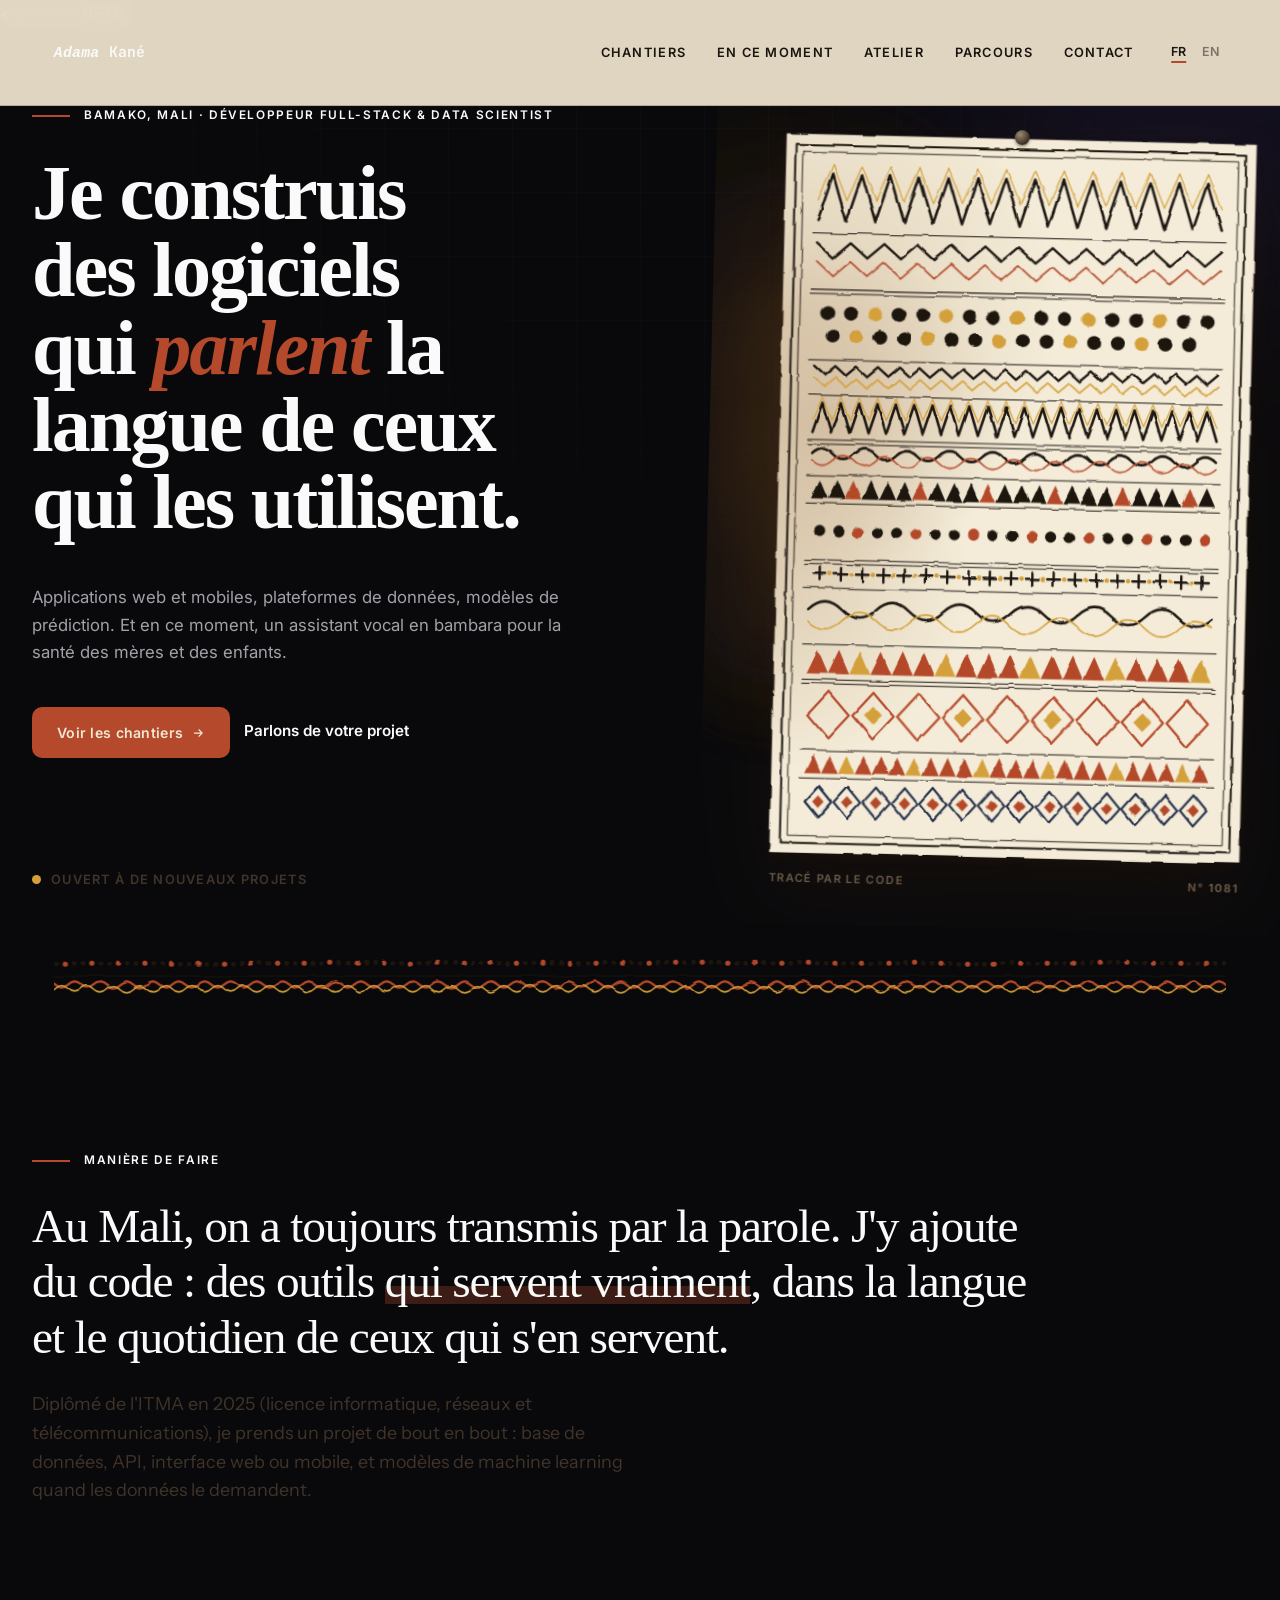
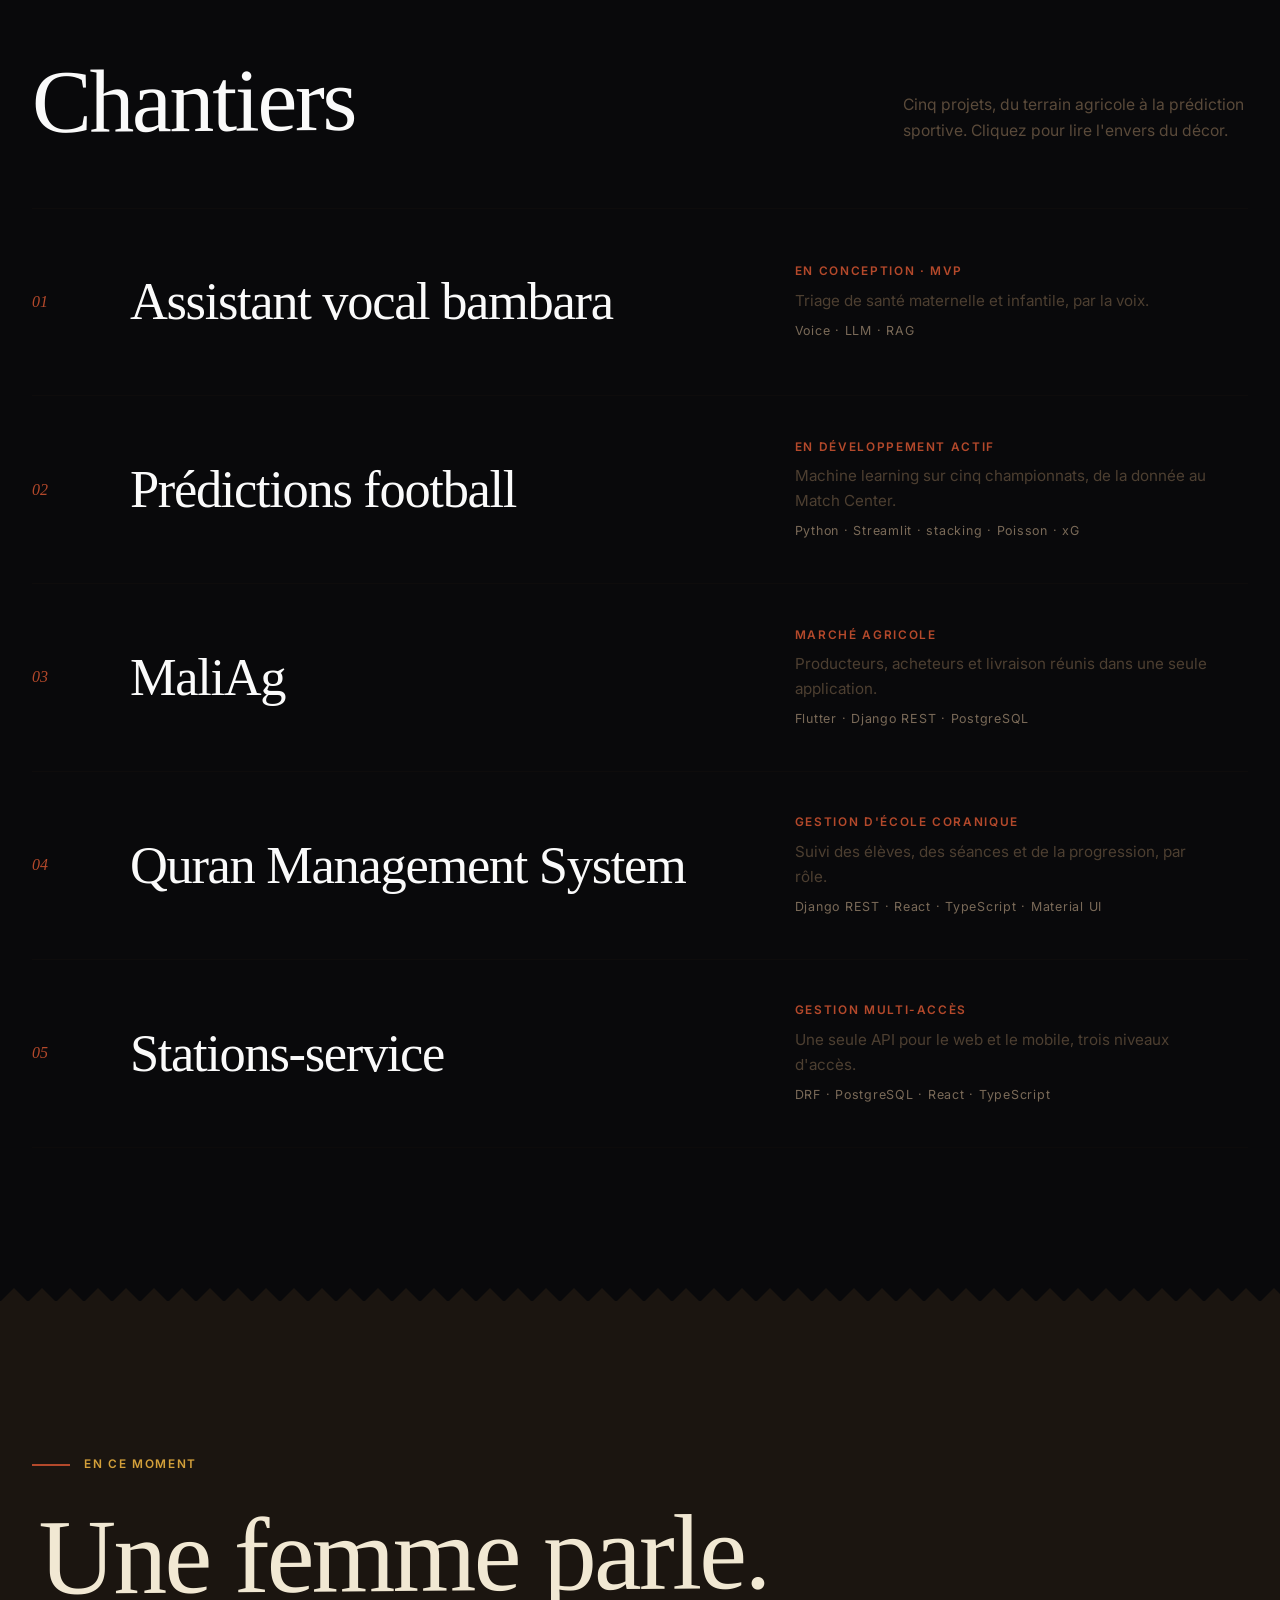
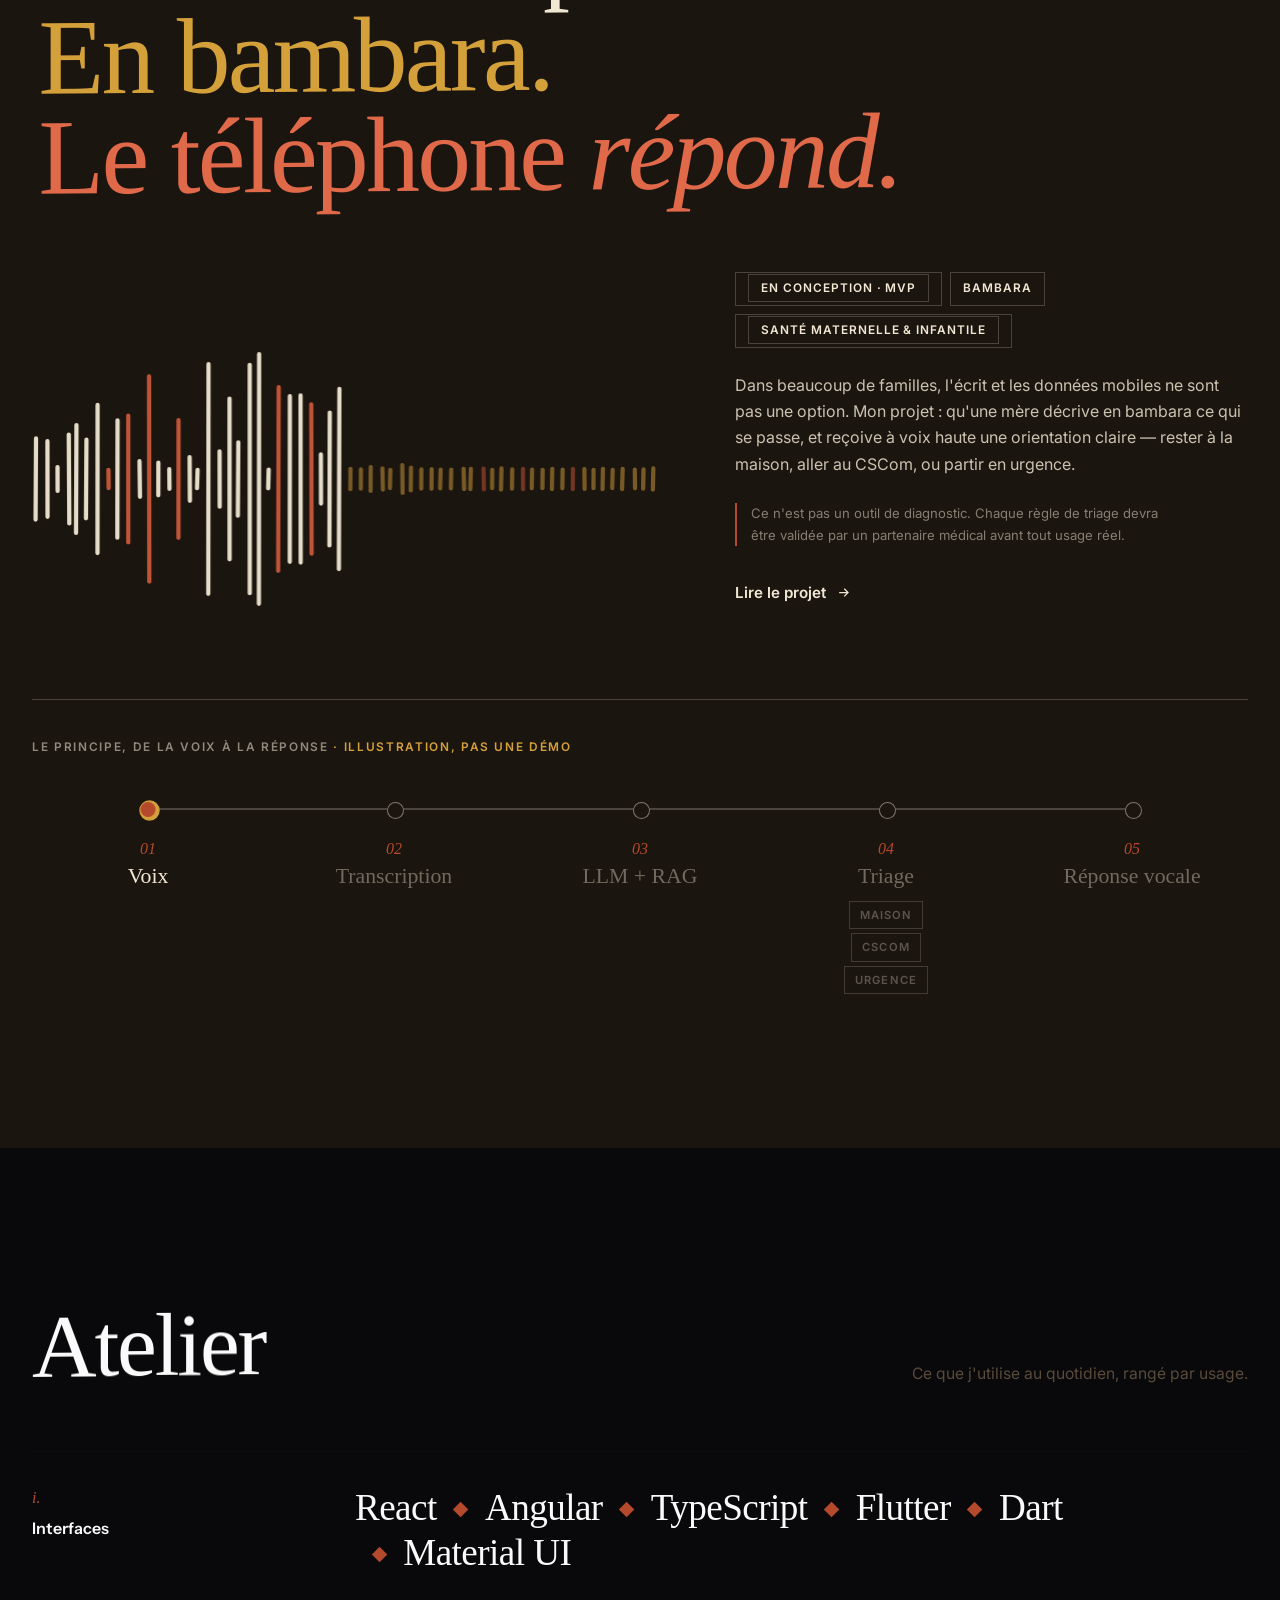
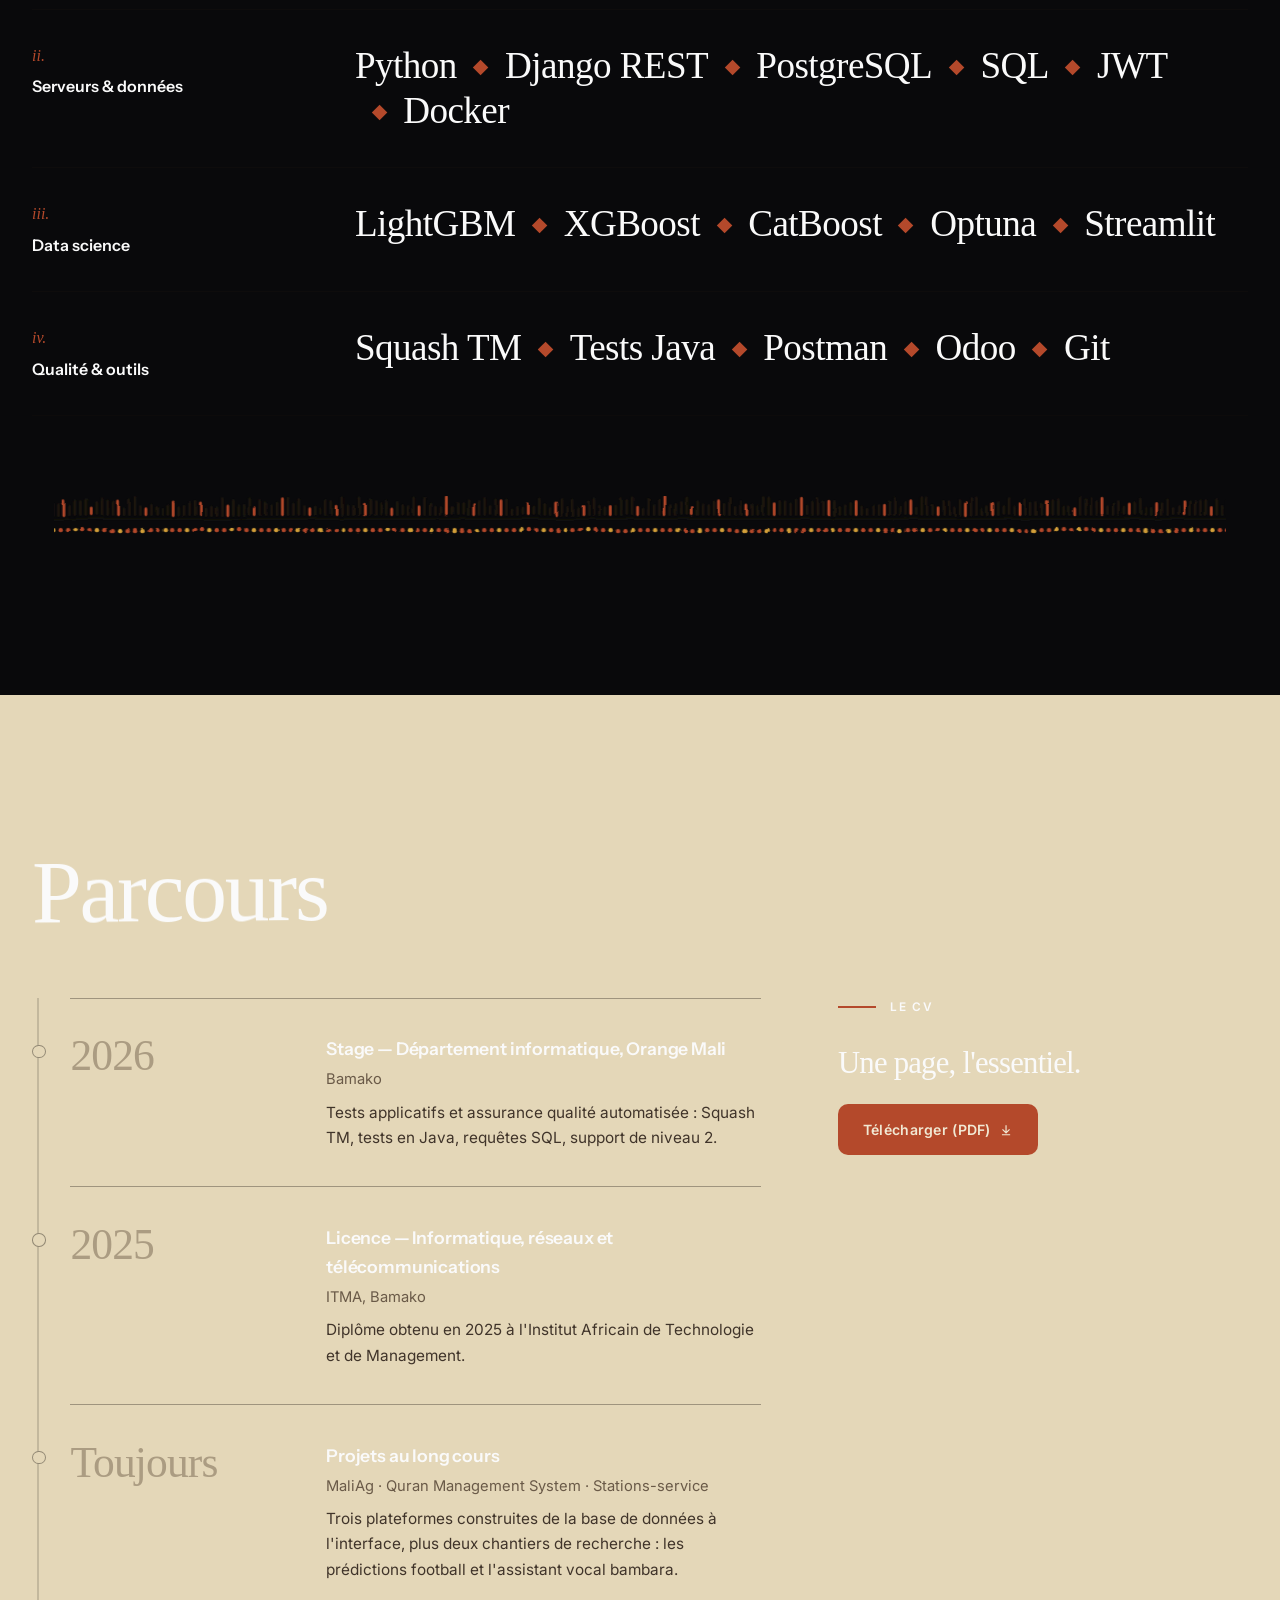
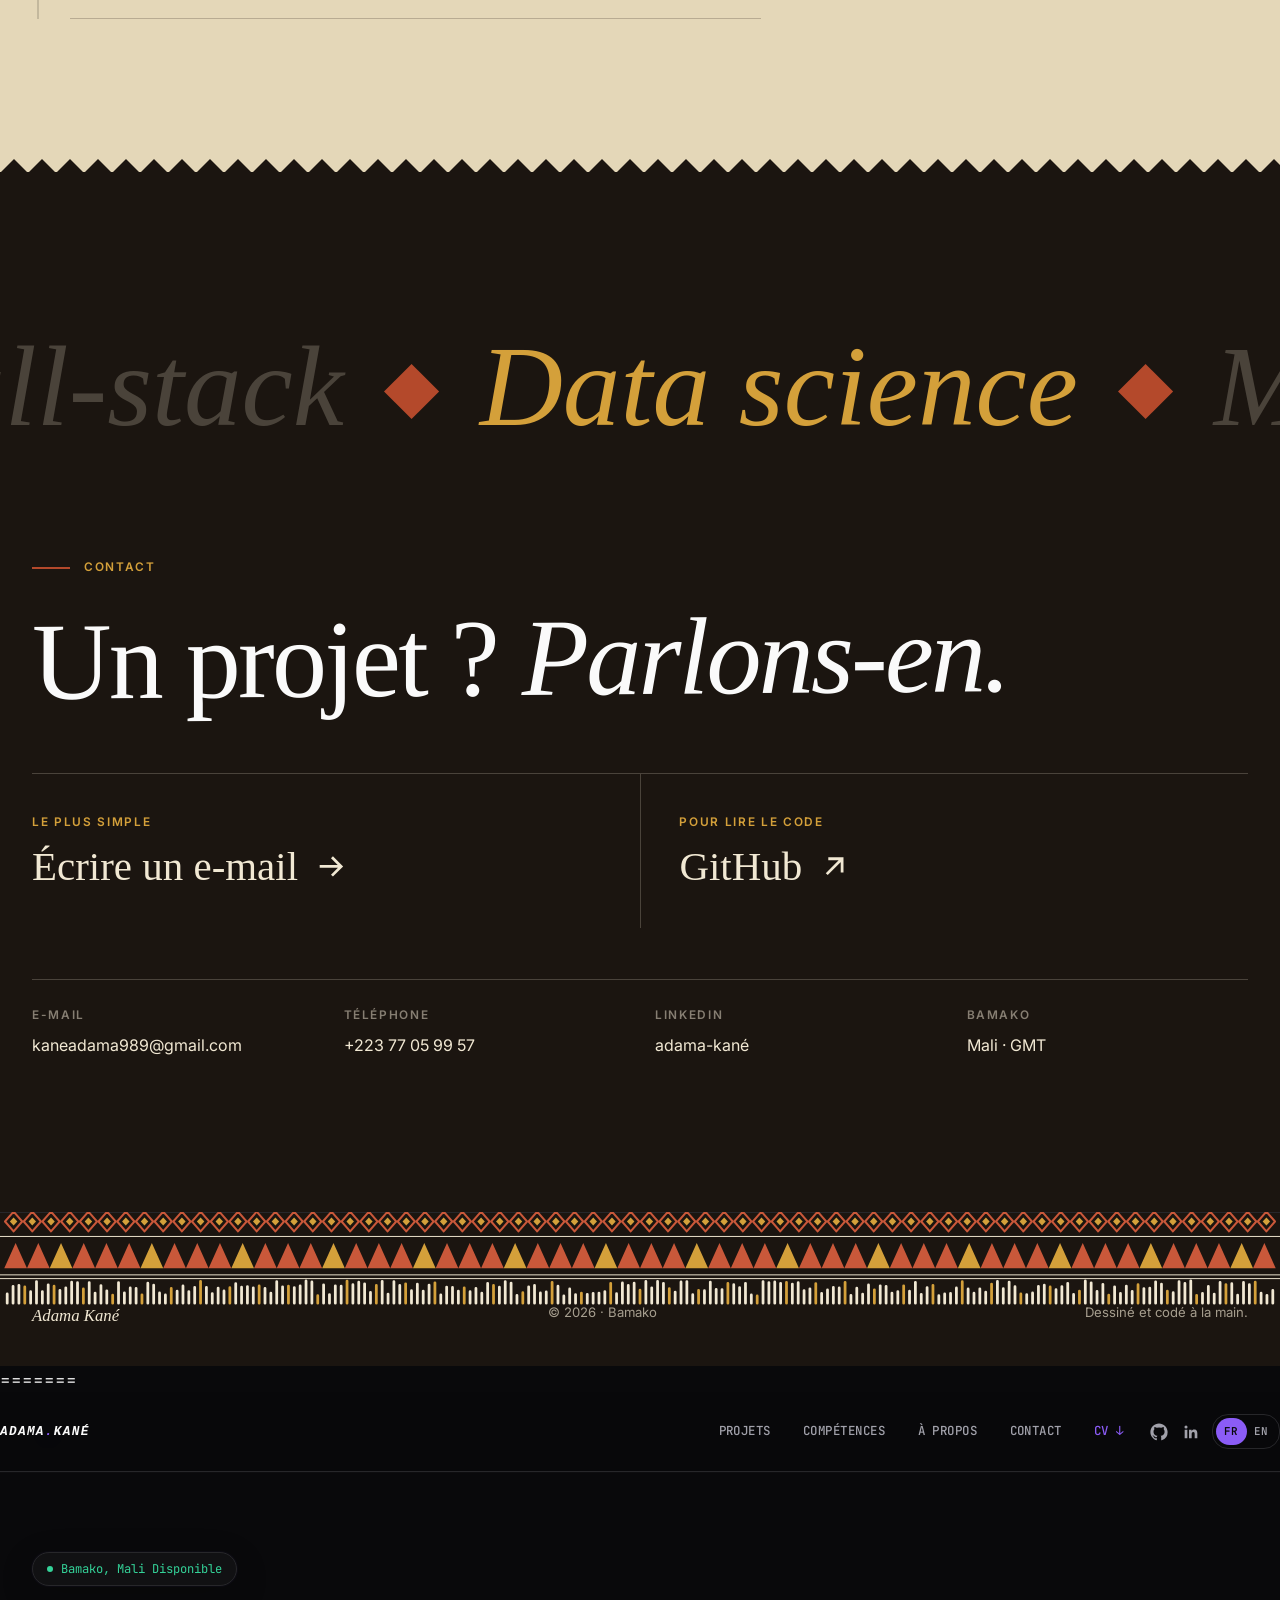
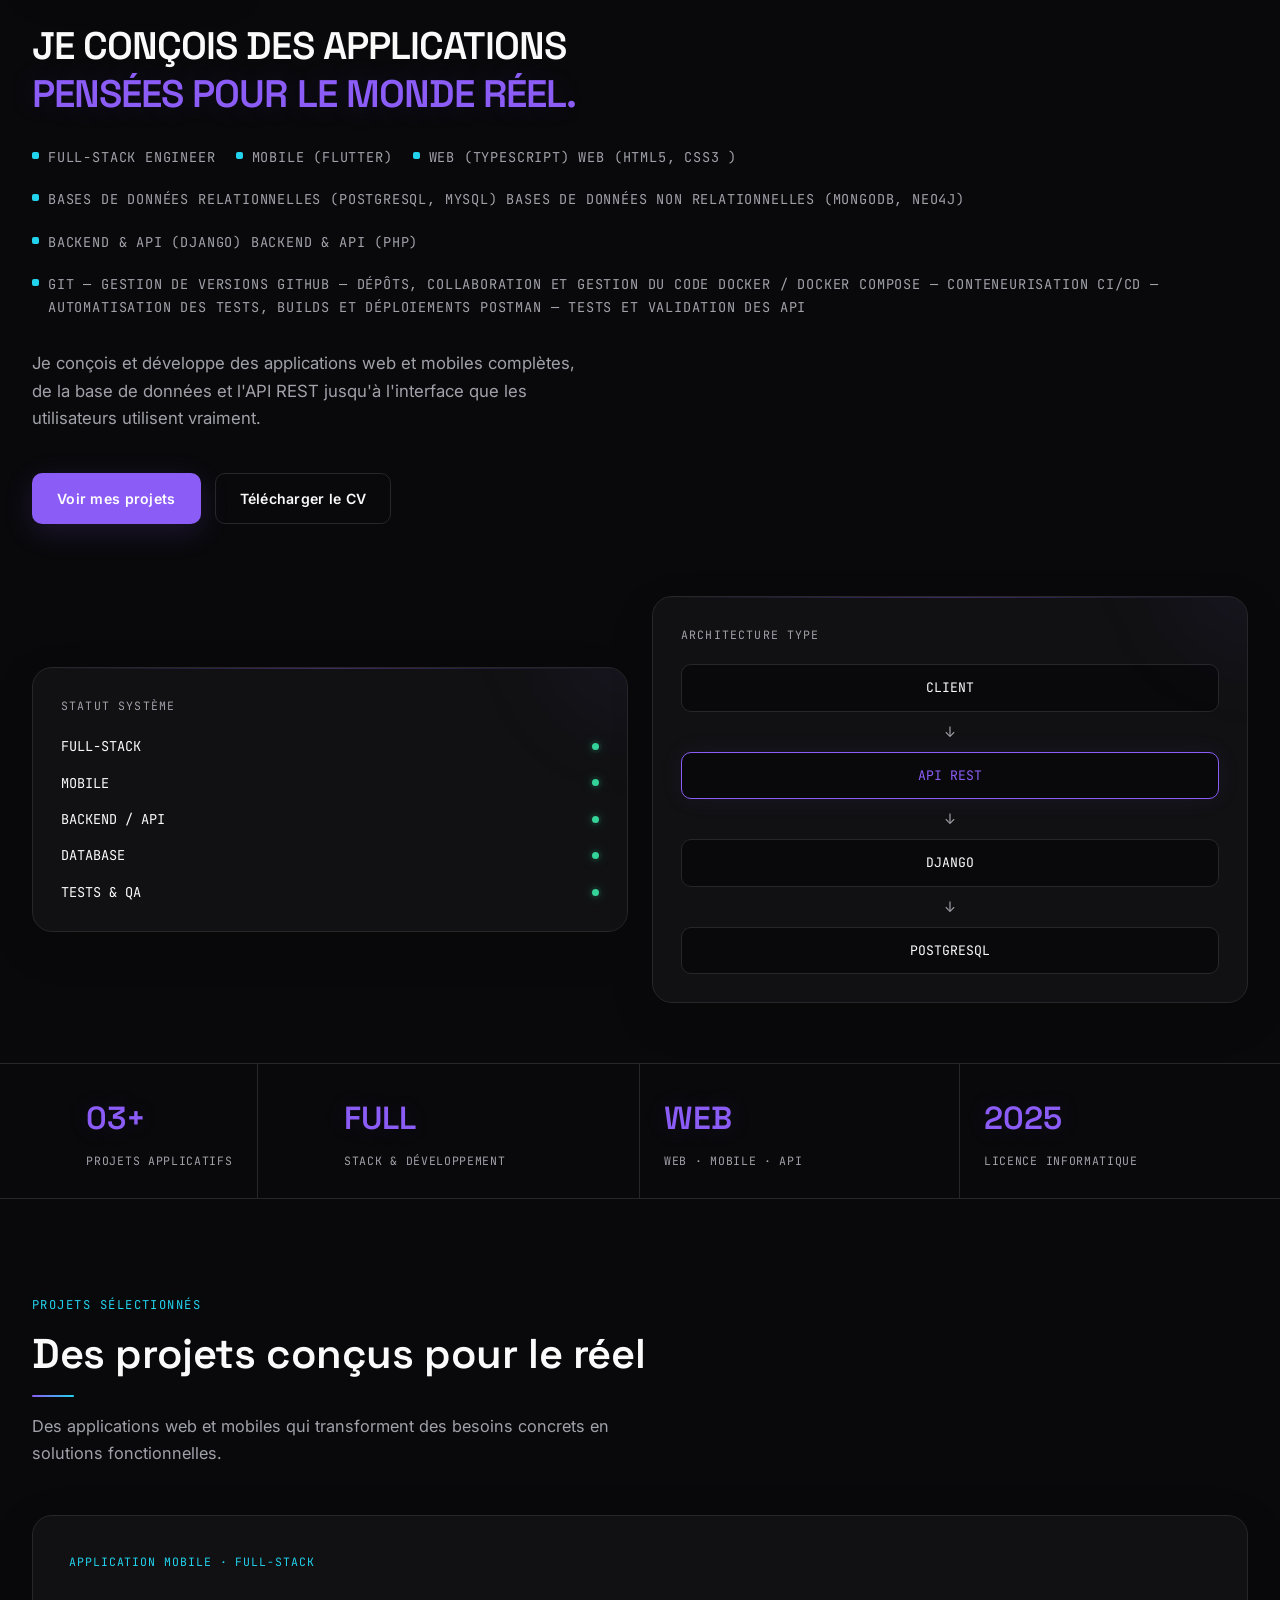
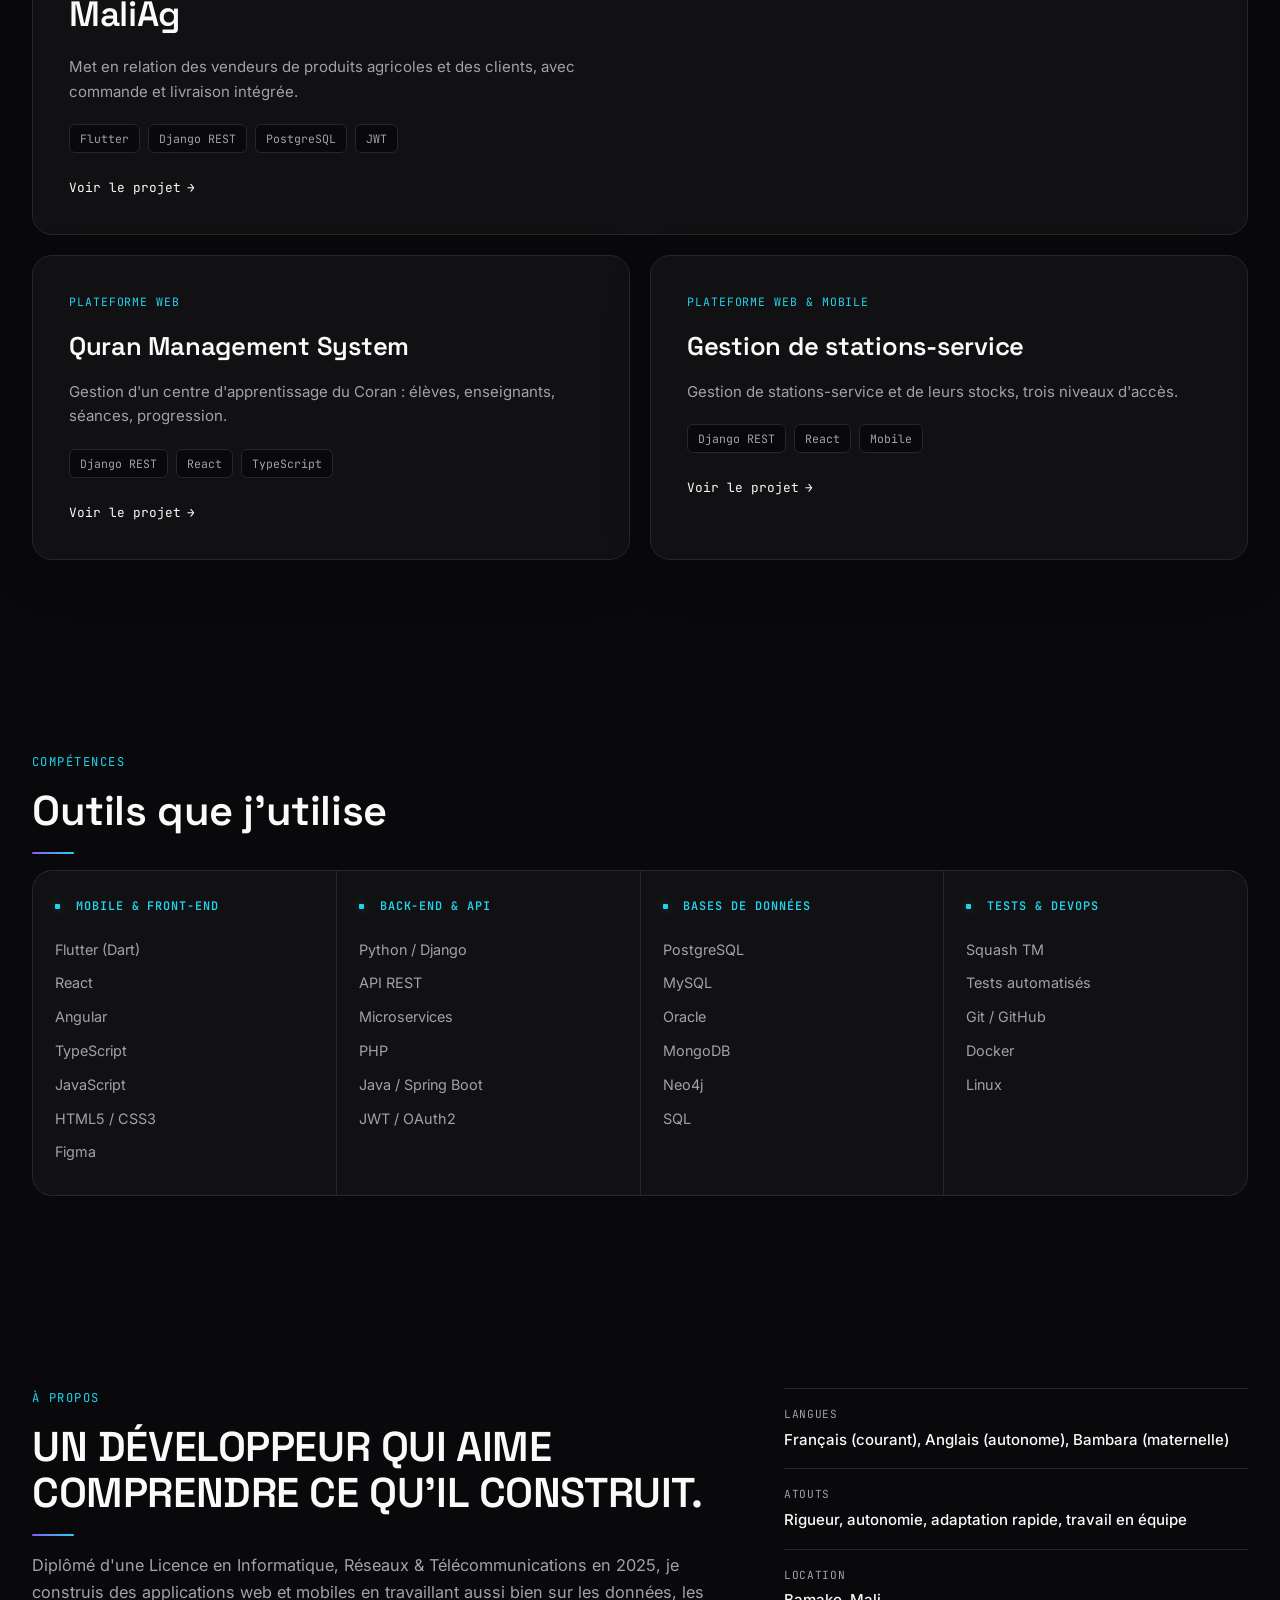
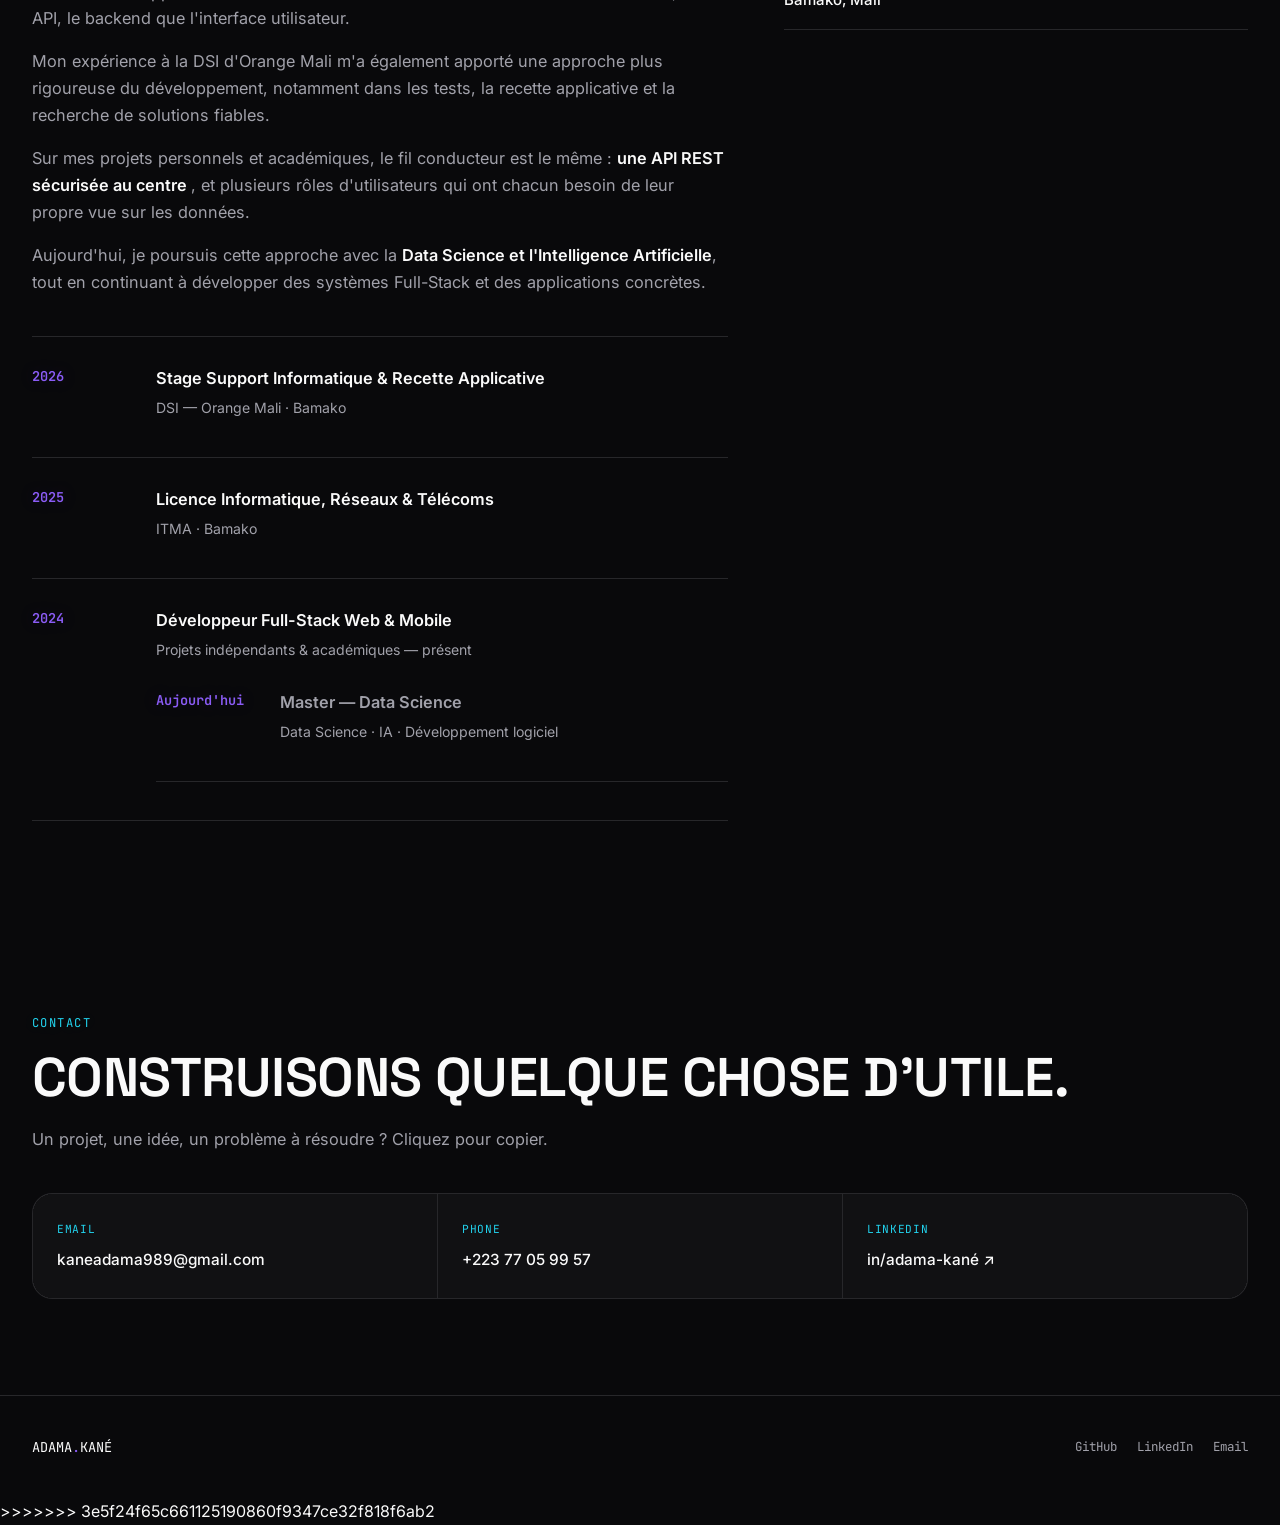
==== commit 6af7b770: "Résolution des conflits de fusion" ====
--- a/index.html
+++ b/index.html
@@ -1,3 +1,4 @@
+<<<<<<< HEAD
 <!doctype html>
 <html lang="fr">
 <head>
@@ -247,3 +248,3387 @@
 <script src="assets/motion.js"></script>
 </body>
 </html>
+=======
+<!DOCTYPE html>
+<html lang="fr">
+
+<head>
+  <meta charset="UTF-8">
+  <meta name="viewport" content="width=device-width, initial-scale=1.0">
+
+  <title>Adama Kané — Full-Stack Engineer</title>
+
+  <meta
+    name="description"
+    content="Adama Kané, Full-Stack Engineer basé à Bamako, Mali. Applications web et mobiles où plusieurs rôles cohabitent proprement  Flutter, React, Django, PostgreSQL."
+  >
+
+  <meta property="og:title" content="Adama Kané — Full-Stack Engineer">
+  <meta
+    property="og:description"
+    content="Applications web et mobiles où plusieurs rôles cohabitent proprement —Flutter, React, Django, PostgreSQL."
+  >
+  <meta property="og:type" content="website">
+
+  <link rel="preconnect" href="https://fonts.googleapis.com">
+  <link rel="preconnect" href="https://fonts.gstatic.com" crossorigin>
+
+  <link
+    href="https://fonts.googleapis.com/css2?family=Space+Grotesk:wght@500;600;700&family=Inter:wght@400;500;600;700&family=JetBrains+Mono:wght@400;500;600&display=swap"
+    rel="stylesheet"
+  >
+
+  <style>
+    /* =========================================================
+       Adama Kané — Portfolio
+       Design system: Dark Editorial × Technical × Asymmetric Bento
+       ========================================================= */
+
+    :root {
+      --background: #09090B;
+      --surface: #111113;
+      --surface-hover: #18181B;
+      --border: #27272A;
+      --text: #FAFAFA;
+      --text-muted: #A1A1AA;
+      --primary: #8B5CF6;
+      --secondary: #22D3EE;
+      --success: #34D399;
+
+      --radius-sm: 10px;
+      --radius-md: 14px;
+      --radius-lg: 20px;
+
+      --transition-fast: 150ms ease;
+      --transition-normal: 250ms ease;
+
+      --font-display: 'Space Grotesk', 'Segoe UI', sans-serif;
+      --font-body: 'Inter', 'Segoe UI', sans-serif;
+      --font-mono: 'JetBrains Mono', 'Courier New', monospace;
+
+      --max: 1320px;
+    }
+
+    * {
+      margin: 0;
+      padding: 0;
+      box-sizing: border-box;
+    }
+
+    html {
+      -webkit-text-size-adjust:100%;
+      text-size-adjust:100%;
+      scroll-behavior: smooth;
+    }
+
+    body {
+      font-family: var(--font-body);
+      color: var(--text);
+      background: var(--background);
+      line-height: 1.65;
+      font-size: 16px;
+    }
+
+    h1,
+    h2,
+    h3,
+    h4 {
+      font-family: var(--font-display);
+      font-weight: 600;
+      letter-spacing: -0.01em;
+      color: var(--text);
+    }
+
+    .mono {
+      font-family: var(--font-mono);
+    }
+
+    a {
+      color: inherit;
+      text-decoration: none;
+    }
+
+    img {
+      max-width: 100%;
+      display: block;
+    }
+
+    .wrap {
+      max-width: var(--max);
+      margin: 0 auto;
+      padding: 0 32px;
+    }
+
+    body.lang-en .fr {
+      display: none !important;
+    }
+
+    body.lang-en .en {
+      display: inline !important;
+    }
+
+    .en {
+      display: none;
+    }
+
+    body.lang-en .fr-block {
+      display: none !important;
+    }
+
+    body.lang-en .en-block {
+      display: block !important;
+    }
+
+    .en-block {
+      display: none;
+    }
+
+    a:focus-visible,
+    button:focus-visible {
+      outline: 2px solid var(--primary);
+      outline-offset: 3px;
+      border-radius: 2px;
+    }
+
+    .fade-in {
+      animation: fadeIn 0.5s ease both;
+    }
+
+    @keyframes fadeIn {
+      from {
+        opacity: 0;
+        transform: translateY(8px);
+      }
+
+      to {
+        opacity: 1;
+        transform: translateY(0);
+      }
+    }
+
+    @media (prefers-reduced-motion: reduce) {
+      * {
+        animation-duration: 0.01ms !important;
+        transition-duration: 0.01ms !important;
+      }
+    }
+
+    /* ============ TECHNICAL GRID BACKDROP ============ */
+
+    .grid-bg {
+      position: fixed;
+      inset: 0;
+      z-index: -1;
+      pointer-events: none;
+
+      background-image:
+        linear-gradient(
+          rgba(250, 250, 250, 0.025) 1px,
+          transparent 1px
+        ),
+        linear-gradient(
+          90deg,
+          rgba(250, 250, 250, 0.025) 1px,
+          transparent 1px
+        );
+
+      background-size: 64px 64px;
+            -webkit-mask-image: radial-gradient(
+        circle at 50% 0%,
+        black,
+        transparent 75%
+      );
+
+      mask-image: radial-gradient(
+        circle at 50% 0%,
+        black,
+        transparent 75%
+      );
+    }
+
+    /* ============ NAVBAR ============ */
+
+    header {
+      position: sticky;
+      top: 0;
+      z-index: 100;
+
+      background: rgba(9, 9, 11, 0.75);
+      -webkit-backdrop-filter:blur(10px);
+      backdrop-filter:blur(10px);
+      border-bottom: 1px solid var(--border);
+    }
+
+    .nav {
+      display: flex;
+      align-items: center;
+      justify-content: space-between;
+      padding: 20px 0;
+    }
+
+    .brand {
+      font-family: var(--font-mono);
+      font-weight: 600;
+      font-size: 0.92rem;
+      letter-spacing: 0.02em;
+      color: var(--text);
+    }
+
+    .brand span {
+      color: var(--primary);
+    }
+
+    .nav-links {
+      display: flex;
+      align-items: center;
+      gap: 4px;
+    }
+
+    .nav-links a.nav-item {
+      font-family: var(--font-mono);
+      font-size: 0.78rem;
+      letter-spacing: 0.04em;
+      color: var(--text-muted);
+      font-weight: 500;
+
+      padding: 9px 14px;
+      border-radius: var(--radius-sm);
+
+      transition:
+        color var(--transition-fast),
+        background var(--transition-fast);
+
+      text-transform: uppercase;
+    }
+
+    .nav-links a.nav-item:hover {
+      color: var(--text);
+      background: var(--surface);
+    }
+
+    .nav-links a.nav-item.cv {
+      color: var(--primary);
+    }
+
+    .icon-links {
+      display: flex;
+      align-items: center;
+      gap: 14px;
+      margin-left: 8px;
+    }
+
+    .icon-links a {
+      color: var(--text-muted);
+      transition: color var(--transition-fast);
+    }
+
+    .icon-links a:hover {
+      color: var(--secondary);
+    }
+
+    .icon-links svg {
+      width: 18px;
+      height: 18px;
+    }
+
+    .lang-toggle {
+      position: relative;
+      display: flex;
+
+      border: 1px solid var(--border);
+      border-radius: 16px;
+
+      font-family: var(--font-mono);
+      font-size: 0.68rem;
+
+      margin-left: 8px;
+      padding: 3px;
+      width: 68px;
+    }
+
+    .lang-thumb {
+      position: absolute;
+      top: 3px;
+      left: 3px;
+
+      width: 31px;
+      height: calc(100% - 6px);
+
+      background: var(--primary);
+      border-radius: 14px;
+
+      transition: transform var(--transition-normal);
+    }
+
+    body.lang-en .lang-thumb {
+      transform: translateX(31px);
+    }
+
+    .lang-toggle button {
+      position: relative;
+      z-index: 1;
+
+      flex: 1;
+
+      border: none;
+      background: transparent;
+
+      padding: 5px 0;
+
+      cursor: pointer;
+
+      color: var(--text-muted);
+      font-family: inherit;
+      font-weight: 600;
+    }
+
+    .lang-toggle button.active {
+      color: #09090B;
+    }
+
+    .hamburger {
+      display: none;
+      flex-direction: column;
+      gap: 5px;
+
+      cursor: pointer;
+      padding: 8px;
+
+      background: none;
+      border: none;
+    }
+
+    .hamburger span {
+      width: 20px;
+      height: 1.5px;
+
+      background: var(--text);
+      border-radius: 2px;
+    }
+
+    #mobileMenu {
+      display: none;
+    }
+
+    @media (max-width: 820px) {
+      .nav-links a.nav-item {
+        display: none;
+      }
+
+      .icon-links {
+        display: none;
+      }
+
+      .hamburger {
+        display: flex;
+      }
+
+      body.menu-open #mobileMenu {
+        display: flex;
+        flex-direction: column;
+        gap: 2px;
+
+        padding: 6px 32px 22px;
+
+        border-top: 1px solid var(--border);
+      }
+
+      #mobileMenu a {
+        padding: 14px 4px;
+
+        font-family: var(--font-mono);
+        font-size: 0.85rem;
+
+        text-transform: uppercase;
+        letter-spacing: 0.04em;
+
+        color: var(--text);
+
+        border-bottom: 1px solid var(--border);
+      }
+
+      #mobileMenu a.cv {
+        color: var(--primary);
+      }
+    }
+
+    /* ============ SECTIONS ============ */
+
+    section {
+      padding: 96px 0;
+    }
+
+    .eyebrow {
+      font-family: var(--font-mono);
+      font-size: 0.76rem;
+
+      color: var(--secondary);
+
+      text-transform: uppercase;
+      letter-spacing: 0.12em;
+
+      margin-bottom: 16px;
+
+      display: block;
+    }
+
+    .section-title {
+      font-size: clamp(1.8rem, 3.6vw, 2.6rem);
+      margin-bottom: 16px;
+      line-height: 1.1;
+    }
+
+    .section-intro {
+      color: var(--text-muted);
+      max-width: 600px;
+      margin-bottom: 48px;
+      font-size: 1.02rem;
+    }
+
+    /* ============ HERO ============ */
+
+    .hero {
+      padding: 80px 0 60px;
+    }
+
+    .hero-kicker {
+      display: inline-flex;
+      align-items: center;
+      gap: 8px;
+
+      font-family: var(--font-mono);
+      font-size: 0.76rem;
+
+      color: var(--success);
+
+      border: 1px solid var(--border);
+      background: var(--surface);
+
+      padding: 6px 14px;
+      border-radius: 20px;
+
+      margin-bottom: 36px;
+    }
+
+    .hero-kicker::before {
+      content: '';
+
+      width: 6px;
+      height: 6px;
+
+      border-radius: 50%;
+      background: var(--success);
+    }
+
+    .hero-title {
+  font-size: clamp(1.35rem, 3vw, 2.4rem);
+  line-height: 1.25;
+  font-weight: 600;
+  letter-spacing: -0.025em;
+
+  margin-bottom: 28px;
+  max-width: 820px;
+}
+
+.hero-title .accent {
+  color: var(--primary);
+}
+
+    .hero-roles {
+      display: flex;
+      gap: 20px;
+      flex-wrap: wrap;
+
+      font-family: var(--font-mono);
+      font-size: 0.85rem;
+
+      letter-spacing: 0.06em;
+      text-transform: uppercase;
+
+      color: var(--text-muted);
+
+      margin-bottom: 32px;
+    }
+
+    .hero-roles span.role-item {
+      position: relative;
+      padding-left: 16px;
+    }
+
+    .hero-roles span.role-item::before {
+      content: '';
+
+      position: absolute;
+      left: 0;
+      top: 6px;
+
+      width: 7px;
+      height: 7px;
+
+      background: var(--secondary);
+      border-radius: 2px;
+    }
+
+    .hero-lead {
+      color: var(--text-muted);
+      max-width: 560px;
+
+      font-size: 1.05rem;
+
+      margin-bottom: 40px;
+    }
+
+    .hero-cta {
+      display: flex;
+      gap: 14px;
+      flex-wrap: wrap;
+
+      margin-bottom: 72px;
+    }
+
+    .btn {
+      display: inline-flex;
+      align-items: center;
+      gap: 8px;
+
+      padding: 13px 24px;
+
+      border-radius: var(--radius-sm);
+
+      font-weight: 600;
+      font-size: 0.88rem;
+
+      transition:
+        background var(--transition-fast),
+        border-color var(--transition-fast),
+        color var(--transition-fast),
+        transform var(--transition-fast);
+
+      border: 1px solid transparent;
+
+      cursor: pointer;
+      font-family: var(--font-body);
+    }
+
+    .btn-primary {
+      background: var(--primary);
+      color: #fff;
+    }
+
+    .btn-primary:hover {
+      background: #7c4de8;
+      transform: translateY(-2px);
+    }
+
+    .btn-outline {
+      border-color: var(--border);
+      color: var(--text);
+      background: transparent;
+    }
+
+    .btn-outline:hover {
+      border-color: var(--secondary);
+      color: var(--secondary);
+      transform: translateY(-2px);
+    }
+
+    .hero-grid {
+      display: grid;
+      grid-template-columns: 1fr 1fr;
+      gap: 24px;
+    }
+
+    @media (max-width: 900px) {
+      .hero-grid {
+        grid-template-columns: 1fr;
+      }
+    }
+
+    .panel {
+      background: var(--surface);
+      border: 1px solid var(--border);
+      border-radius: var(--radius-lg);
+
+      padding: 28px;
+    }
+
+    .panel-label {
+      font-family: var(--font-mono);
+      font-size: 0.72rem;
+
+      color: var(--text-muted);
+
+      text-transform: uppercase;
+      letter-spacing: 0.1em;
+
+      margin-bottom: 20px;
+    }
+
+    .status-list {
+      display: flex;
+      flex-direction: column;
+      gap: 14px;
+    }
+
+    .status-row {
+      display: flex;
+      align-items: center;
+      justify-content: space-between;
+
+      font-family: var(--font-mono);
+      font-size: 0.85rem;
+
+      color: var(--text);
+    }
+
+    .status-dot {
+      width: 7px;
+      height: 7px;
+
+      border-radius: 50%;
+
+      background: var(--success);
+
+      flex-shrink: 0;
+    }
+
+    .flow-diagram {
+      display: flex;
+      flex-direction: column;
+      gap: 0;
+
+      align-items: center;
+    }
+
+    .flow-node {
+      width: 100%;
+
+      text-align: center;
+
+      font-family: var(--font-mono);
+      font-size: 0.82rem;
+
+      padding: 12px;
+
+      border: 1px solid var(--border);
+      border-radius: var(--radius-sm);
+
+      background: var(--background);
+      color: var(--text);
+    }
+
+    .flow-node.highlight {
+      border-color: var(--primary);
+      color: var(--primary);
+    }
+
+    .flow-arrow {
+      color: var(--text-muted);
+      font-size: 0.9rem;
+
+      padding: 8px 0;
+    }
+
+    /* ============ MINI STATS ============ */
+
+    .stats-row {
+      display: grid;
+      grid-template-columns: repeat(4, 1fr);
+
+      border-top: 1px solid var(--border);
+      border-bottom: 1px solid var(--border);
+    }
+
+    @media (max-width: 760px) {
+      .stats-row {
+        grid-template-columns: repeat(2, 1fr);
+      }
+    }
+
+    .stat-cell {
+      padding: 28px 24px;
+      border-right: 1px solid var(--border);
+    }
+
+    .stat-cell:last-child {
+      border-right: none;
+    }
+
+    .stat-cell .num {
+      font-family: var(--font-display);
+      font-size: 2rem;
+
+      color: var(--primary);
+
+      font-weight: 600;
+    }
+
+    .stat-cell .label {
+      font-family: var(--font-mono);
+      font-size: 0.72rem;
+
+      color: var(--text-muted);
+
+      text-transform: uppercase;
+      letter-spacing: 0.06em;
+
+      margin-top: 6px;
+    }
+
+    /* ============ SELECTED WORK — BENTO ============ */
+
+    .bento {
+      display: grid;
+      grid-template-columns: 1fr;
+      gap: 20px;
+    }
+
+    .bento-row {
+      display: grid;
+      grid-template-columns: 1fr 1fr;
+      gap: 20px;
+    }
+
+    @media (max-width: 760px) {
+      .bento-row {
+        grid-template-columns: 1fr;
+      }
+    }
+
+    .work-card {
+      position: relative;
+
+      display: block;
+      overflow: hidden;
+
+      background: var(--surface);
+
+      border: 1px solid var(--border);
+      border-radius: var(--radius-lg);
+
+      padding: 36px;
+
+      transition:
+        transform var(--transition-normal),
+        border-color var(--transition-normal),
+        background var(--transition-normal);
+    }
+
+    .work-card:hover {
+      transform: translateY(-4px);
+
+      border-color: var(--primary);
+
+      background: var(--surface-hover);
+    }
+
+    .work-card .category {
+      font-family: var(--font-mono);
+      font-size: 0.72rem;
+
+      color: var(--secondary);
+
+      text-transform: uppercase;
+      letter-spacing: 0.08em;
+
+      margin-bottom: 14px;
+
+      display: block;
+    }
+
+    .work-card h3 {
+      font-size: 1.6rem;
+      margin-bottom: 12px;
+    }
+
+    .work-card.large h3 {
+      font-size: 2.2rem;
+    }
+
+    .work-card p {
+      color: var(--text-muted);
+
+      font-size: 0.94rem;
+
+      max-width: 520px;
+
+      margin-bottom: 20px;
+    }
+
+    .work-card .tag-row {
+      display: flex;
+      flex-wrap: wrap;
+      gap: 8px;
+
+      margin-bottom: 24px;
+    }
+
+    .work-card .view-link {
+      font-family: var(--font-mono);
+      font-size: 0.8rem;
+
+      color: var(--text);
+
+      display: inline-flex;
+      align-items: center;
+      gap: 6px;
+    }
+
+    .work-card:hover .view-link {
+      color: var(--primary);
+    }
+
+    .tag {
+      font-family: var(--font-mono);
+      font-size: 0.72rem;
+
+      background: var(--background);
+
+      border: 1px solid var(--border);
+
+      color: var(--text-muted);
+
+      padding: 4px 10px;
+
+      border-radius: 6px;
+    }
+
+    /* ============ TOOLS ============ */
+
+    .tools-grid {
+      display: grid;
+      grid-template-columns: repeat(4, 1fr);
+      gap: 1px;
+
+      background: var(--border);
+
+      border: 1px solid var(--border);
+      border-radius: var(--radius-lg);
+
+      overflow: hidden;
+    }
+
+    @media (max-width: 900px) {
+      .tools-grid {
+        grid-template-columns: repeat(2, 1fr);
+      }
+    }
+
+    .tool-group {
+      background: var(--surface);
+      padding: 26px 22px;
+    }
+
+    .tool-group h4 {
+      font-family: var(--font-mono);
+      font-size: 0.74rem;
+
+      color: var(--secondary);
+
+      text-transform: uppercase;
+      letter-spacing: 0.08em;
+
+      margin-bottom: 16px;
+
+      font-weight: 600;
+    }
+
+    .tool-group ul {
+      list-style: none;
+    }
+
+    .tool-group li {
+      font-size: 0.9rem;
+
+      color: var(--text-muted);
+
+      padding: 5px 0;
+    }
+
+    /* ============ TIMELINE ============ */
+
+    .timeline {
+      border-top: 1px solid var(--border);
+    }
+
+    .timeline-item {
+      display: grid;
+      grid-template-columns: 100px 1fr;
+      gap: 24px;
+
+      padding: 28px 0;
+
+      border-bottom: 1px solid var(--border);
+    }
+
+    @media (max-width: 600px) {
+      .timeline-item {
+        grid-template-columns: 1fr;
+        gap: 8px;
+      }
+    }
+
+    .timeline-year {
+      font-family: var(--font-mono);
+      font-size: 0.85rem;
+
+      color: var(--primary);
+
+      font-weight: 600;
+    }
+
+    .timeline-role {
+      font-weight: 600;
+      font-size: 1.02rem;
+
+      margin-bottom: 4px;
+    }
+
+    .timeline-org {
+      color: var(--text-muted);
+      font-size: 0.88rem;
+
+      margin-bottom: 10px;
+    }
+
+    .timeline-item ul {
+      padding-left: 18px;
+
+      color: var(--text-muted);
+
+      font-size: 0.9rem;
+    }
+
+    .timeline-item li {
+      margin-bottom: 6px;
+    }
+
+    /* ============ ABOUT ============ */
+
+    .about-grid {
+      display: grid;
+      grid-template-columns: 1.2fr 0.8fr;
+      gap: 56px;
+    }
+
+    @media (max-width: 800px) {
+      .about-grid {
+        grid-template-columns: 1fr;
+      }
+    }
+
+    .about-text p {
+      color: var(--text-muted);
+
+      margin-bottom: 16px;
+
+      font-size: 1.02rem;
+    }
+
+    .about-text strong {
+      color: var(--text);
+      font-weight: 600;
+    }
+
+    .about-fact {
+      padding: 16px 0;
+
+      border-top: 1px solid var(--border);
+    }
+
+    .about-fact:last-child {
+      border-bottom: 1px solid var(--border);
+    }
+
+    .about-fact .label {
+      font-family: var(--font-mono);
+      font-size: 0.7rem;
+
+      color: var(--text-muted);
+
+      text-transform: uppercase;
+      letter-spacing: 0.06em;
+
+      display: block;
+
+      margin-bottom: 4px;
+    }
+
+    .about-fact .value {
+      font-weight: 500;
+      font-size: 0.94rem;
+    }
+
+    /* ============ CONTACT ============ */
+
+    .contact-title {
+      font-size: clamp(2rem, 5vw, 3.4rem);
+
+      line-height: 1.05;
+
+      margin-bottom: 20px;
+    }
+
+    .contact-grid {
+      display: grid;
+      grid-template-columns: repeat(3, 1fr);
+      gap: 1px;
+
+      background: var(--border);
+
+      border: 1px solid var(--border);
+      border-radius: var(--radius-lg);
+
+      overflow: hidden;
+
+      margin-top: 40px;
+    }
+
+    @media (max-width: 700px) {
+      .contact-grid {
+        grid-template-columns: 1fr;
+      }
+    }
+
+    .contact-card {
+      padding: 26px 24px;
+
+      background: var(--surface);
+
+      cursor: pointer;
+
+      transition: background var(--transition-fast);
+
+      position: relative;
+    }
+
+    .contact-card:hover {
+      background: var(--surface-hover);
+    }
+
+    .contact-card .label {
+      font-family: var(--font-mono);
+      font-size: 0.7rem;
+
+      color: var(--secondary);
+
+      text-transform: uppercase;
+      letter-spacing: 0.06em;
+
+      display: block;
+
+      margin-bottom: 8px;
+    }
+
+    .contact-card .value {
+      font-weight: 500;
+      font-size: 0.96rem;
+
+      word-break: break-word;
+    }
+
+    .copy-hint {
+      position: absolute;
+
+      top: 12px;
+      right: 14px;
+
+      font-family: var(--font-mono);
+      font-size: 0.64rem;
+
+      color: var(--success);
+
+      opacity: 0;
+
+      transition: opacity var(--transition-fast);
+    }
+
+    .copy-hint.show {
+      opacity: 1;
+    }
+
+    /* ============ FOOTER ============ */
+
+    footer {
+      padding: 40px 0;
+
+      border-top: 1px solid var(--border);
+    }
+
+    .footer-grid {
+      display: flex;
+
+      justify-content: space-between;
+      align-items: center;
+
+      flex-wrap: wrap;
+
+      gap: 16px;
+    }
+
+    .footer-brand {
+      font-family: var(--font-mono);
+      font-size: 0.85rem;
+    }
+
+    .footer-brand span {
+      color: var(--primary);
+    }
+
+    .footer-tag {
+      font-family: var(--font-mono);
+      font-size: 0.72rem;
+
+      color: var(--text-muted);
+
+      text-transform: uppercase;
+      letter-spacing: 0.08em;
+
+      margin-top: 4px;
+    }
+
+    .footer-links {
+      display: flex;
+      gap: 20px;
+    }
+
+    .footer-links a {
+      font-family: var(--font-mono);
+      font-size: 0.78rem;
+
+      color: var(--text-muted);
+
+      transition: color var(--transition-fast);
+    }
+
+    .footer-links a:hover {
+      color: var(--secondary);
+    }
+
+    /* ============ PROJECT / CASE STUDY PAGE ============ */
+
+    .back-link {
+      display: inline-flex;
+      align-items: center;
+      gap: 6px;
+
+      font-family: var(--font-mono);
+      font-size: 0.8rem;
+
+      color: var(--text-muted);
+
+      margin-bottom: 28px;
+    }
+
+    .back-link:hover {
+      color: var(--secondary);
+    }
+
+    .case-hero {
+      padding: 56px 0 48px;
+
+      border-bottom: 1px solid var(--border);
+    }
+
+    .case-hero .category {
+      font-family: var(--font-mono);
+      font-size: 0.76rem;
+
+      color: var(--secondary);
+
+      text-transform: uppercase;
+      letter-spacing: 0.1em;
+
+      margin-bottom: 16px;
+
+      display: block;
+    }
+
+    .case-hero h1 {
+      font-size: clamp(2.2rem, 5.5vw, 3.4rem);
+
+      margin-bottom: 16px;
+
+      letter-spacing: -0.02em;
+    }
+
+    .case-hero .summary {
+      color: var(--text-muted);
+
+      font-size: 1.05rem;
+
+      max-width: 640px;
+
+      margin-bottom: 24px;
+    }
+
+    .case-hero .tag-row {
+      display: flex;
+      flex-wrap: wrap;
+      gap: 8px;
+    }
+
+    .case-section {
+      padding: 52px 0;
+
+      border-bottom: 1px solid var(--border);
+    }
+
+    .case-section:last-of-type {
+      border-bottom: none;
+    }
+
+    .case-label {
+      font-family: var(--font-mono);
+      font-size: 0.76rem;
+
+      color: var(--primary);
+
+      text-transform: uppercase;
+      letter-spacing: 0.08em;
+
+      margin-bottom: 16px;
+
+      display: block;
+    }
+
+    .case-section h2 {
+      font-size: 1.4rem;
+      margin-bottom: 16px;
+    }
+
+    .case-section p {
+      color: var(--text-muted);
+      max-width: 680px;
+    }
+
+    .case-section ul {
+      padding-left: 20px;
+      color: var(--text-muted);
+    }
+
+    .case-section li {
+      margin-bottom: 8px;
+    }
+
+    .arch-row {
+      display: flex;
+
+      align-items: center;
+      flex-wrap: wrap;
+
+      gap: 0;
+
+      margin-top: 20px;
+    }
+
+    .arch-node {
+      font-family: var(--font-mono);
+      font-size: 0.82rem;
+      font-weight: 500;
+
+      padding: 11px 16px;
+
+      border: 1px solid var(--border);
+      border-radius: var(--radius-sm);
+
+      background: var(--surface);
+      color: var(--text);
+
+      white-space: nowrap;
+    }
+
+    .arch-node.api {
+      background: var(--primary);
+      color: #fff;
+
+      border-color: var(--primary);
+
+      font-weight: 600;
+    }
+
+    .arch-line {
+      flex: 0 0 32px;
+
+      height: 1px;
+
+      background: var(--border);
+
+      margin: 0 8px;
+
+      position: relative;
+    }
+
+    .arch-line::after {
+      content: '→';
+
+      position: absolute;
+
+      right: -4px;
+      top: -9px;
+
+      color: var(--text-muted);
+
+      font-size: 0.85rem;
+    }
+
+    .case-role {
+      border-left: 2px solid var(--primary);
+
+      padding-left: 18px;
+    }
+
+    /* ============ RESPONSIVE ============ */
+
+    @media (max-width: 600px) {
+      .wrap {
+        padding-left: 20px;
+        padding-right: 20px;
+      }
+
+      section {
+        padding: 72px 0;
+      }
+
+      .hero {
+        padding: 60px 0 48px;
+      }
+
+      .hero-title {
+        font-size: clamp(2.2rem, 12vw, 3.5rem);
+      }
+
+      .work-card {
+        padding: 26px;
+      }
+
+      .work-card.large h3 {
+        font-size: 1.8rem;
+      }
+
+      .tools-grid {
+        grid-template-columns: 1fr;
+      }
+
+      .stat-cell {
+        padding: 22px 18px;
+      }
+
+      .stat-cell .num {
+        font-size: 1.6rem;
+      }
+
+      .contact-card {
+        padding: 22px 20px;
+      }
+    }
+
+    /* =========================================================
+   PREMIUM FINISH — DECORATION
+   Ne modifie pas la structure du portfolio
+   ========================================================= */
+
+/* ---------- Sélection du texte ---------- */
+
+::selection{
+  background:var(--primary);
+  color:#fff;
+}
+
+
+/* ---------- Scrollbar ---------- */
+
+html{
+  scrollbar-width:thin;
+  scrollbar-color:var(--border) var(--background);
+}
+
+::-webkit-scrollbar{
+  width:8px;
+}
+
+::-webkit-scrollbar-track{
+  background:var(--background);
+}
+
+::-webkit-scrollbar-thumb{
+  background:var(--border);
+  border-radius:999px;
+}
+
+::-webkit-scrollbar-thumb:hover{
+  background:var(--primary);
+}
+
+
+/* ---------- Lumière d'ambiance ---------- */
+
+body::before{
+  content:"";
+  position:fixed;
+  width:520px;
+  height:520px;
+  top:-220px;
+  right:-180px;
+  border-radius:50%;
+  background:rgba(139,92,246,0.08);
+  filter:blur(90px);
+  pointer-events:none;
+  z-index:-2;
+}
+
+body::after{
+  content:"";
+  position:fixed;
+  width:420px;
+  height:420px;
+  left:-180px;
+  bottom:-180px;
+  border-radius:50%;
+  background:rgba(34,211,238,0.055);
+  filter:blur(90px);
+  pointer-events:none;
+  z-index:-2;
+}
+
+
+/* ---------- Navbar premium ---------- */
+
+header{
+  box-shadow:0 1px 0 rgba(255,255,255,0.02);
+}
+
+.brand{
+  transition:color var(--transition-fast);
+}
+
+.brand:hover{
+  color:var(--primary);
+}
+
+.brand span{
+  text-shadow:0 0 18px rgba(139,92,246,0.55);
+}
+
+
+/* ---------- Liens navigation ---------- */
+
+.nav-links a.nav-item{
+  position:relative;
+}
+
+.nav-links a.nav-item::after{
+  content:"";
+  position:absolute;
+  left:14px;
+  right:14px;
+  bottom:4px;
+  height:1px;
+  background:var(--primary);
+  transform:scaleX(0);
+  transform-origin:center;
+  transition:transform var(--transition-normal);
+}
+
+.nav-links a.nav-item:hover::after{
+  transform:scaleX(1);
+}
+
+
+/* ---------- Hero ---------- */
+
+.hero{
+  position:relative;
+}
+
+.hero-title{
+  text-wrap:balance;
+}
+
+.hero-title .accent{
+  text-shadow:
+    0 0 30px rgba(139,92,246,0.16);
+}
+
+.hero-kicker{
+  box-shadow:
+    0 0 0 1px rgba(139,92,246,0.03),
+    0 10px 35px rgba(0,0,0,0.18);
+}
+
+
+/* ---------- Boutons ---------- */
+
+.btn{
+  position:relative;
+  overflow:hidden;
+}
+
+.btn::before{
+  content:"";
+  position:absolute;
+  inset:0;
+  background:linear-gradient(
+    110deg,
+    transparent 25%,
+    rgba(255,255,255,0.14) 50%,
+    transparent 75%
+  );
+  transform:translateX(-120%);
+  transition:transform 500ms ease;
+}
+
+.btn:hover::before{
+  transform:translateX(120%);
+}
+
+.btn > *{
+  position:relative;
+  z-index:1;
+}
+
+.btn-primary{
+  box-shadow:
+    0 8px 30px rgba(139,92,246,0.16);
+}
+
+.btn-primary:hover{
+  box-shadow:
+    0 12px 35px rgba(139,92,246,0.25);
+}
+
+
+/* ---------- Panels ---------- */
+
+.panel{
+  position:relative;
+  overflow:hidden;
+  box-shadow:
+    0 15px 45px rgba(0,0,0,0.14);
+}
+
+.panel::before{
+  content:"";
+  position:absolute;
+  top:0;
+  left:0;
+  right:0;
+  height:1px;
+  background:linear-gradient(
+    90deg,
+    transparent,
+    rgba(139,92,246,0.5),
+    transparent
+  );
+  opacity:0.7;
+}
+
+.panel::after{
+  content:"";
+  position:absolute;
+  width:180px;
+  height:180px;
+  top:-120px;
+  right:-100px;
+  border-radius:50%;
+  background:rgba(139,92,246,0.05);
+  filter:blur(45px);
+  pointer-events:none;
+}
+
+
+/* ---------- Status ---------- */
+
+.status-row{
+  transition:
+    color var(--transition-fast),
+    transform var(--transition-fast);
+}
+
+.status-row:hover{
+  color:var(--secondary);
+  transform:translateX(4px);
+}
+
+.status-dot{
+  box-shadow:
+    0 0 0 3px rgba(52,211,153,0.06),
+    0 0 12px rgba(52,211,153,0.35);
+}
+
+
+/* ---------- Architecture ---------- */
+
+.flow-node{
+  transition:
+    border-color var(--transition-fast),
+    background var(--transition-fast),
+    transform var(--transition-fast);
+}
+
+.flow-node:hover{
+  border-color:var(--secondary);
+  transform:translateY(-2px);
+}
+
+.flow-node.highlight{
+  box-shadow:
+    0 0 25px rgba(139,92,246,0.08);
+}
+
+
+/* ---------- Statistiques ---------- */
+
+.stats-row{
+  position:relative;
+}
+
+.stat-cell{
+  transition:
+    background var(--transition-fast),
+    transform var(--transition-fast);
+}
+
+.stat-cell:hover{
+  background:rgba(255,255,255,0.015);
+}
+
+.stat-cell .num{
+  text-shadow:
+    0 0 25px rgba(139,92,246,0.15);
+}
+
+
+/* ---------- Cartes projets ---------- */
+
+.work-card{
+  box-shadow:
+    0 15px 50px rgba(0,0,0,0.13);
+}
+
+.work-card::before{
+  content:"";
+  position:absolute;
+  top:0;
+  left:0;
+  width:100%;
+  height:1px;
+  background:linear-gradient(
+    90deg,
+    transparent,
+    rgba(139,92,246,0.65),
+    transparent
+  );
+  transform:scaleX(0);
+  transform-origin:center;
+  transition:transform 400ms ease;
+}
+
+.work-card:hover::before{
+  transform:scaleX(1);
+}
+
+.work-card::after{
+  content:"";
+  position:absolute;
+  width:240px;
+  height:240px;
+  right:-180px;
+  bottom:-180px;
+  border-radius:50%;
+  background:rgba(34,211,238,0.045);
+  filter:blur(55px);
+  transition:
+    transform 500ms ease,
+    opacity 500ms ease;
+  opacity:0;
+  pointer-events:none;
+}
+
+.work-card:hover::after{
+  opacity:1;
+  transform:scale(1.3);
+}
+
+.work-card h3{
+  transition:color var(--transition-fast);
+}
+
+.work-card:hover h3{
+  color:#fff;
+}
+
+
+/* ---------- Tags ---------- */
+
+.tag{
+  transition:
+    border-color var(--transition-fast),
+    color var(--transition-fast),
+    background var(--transition-fast);
+}
+
+.work-card:hover .tag{
+  border-color:#303036;
+}
+
+.tag:hover{
+  color:var(--secondary);
+  border-color:var(--secondary);
+}
+
+
+/* ---------- View project ---------- */
+
+.view-link{
+  transition:
+    color var(--transition-fast),
+    transform var(--transition-fast);
+}
+
+.work-card:hover .view-link{
+  transform:translateX(4px);
+}
+
+
+/* ---------- Outils ---------- */
+
+.tool-group{
+  position:relative;
+  transition:
+    background var(--transition-fast);
+}
+
+.tool-group:hover{
+  background:#151518;
+}
+
+.tool-group h4{
+  position:relative;
+}
+
+.tool-group h4::before{
+  content:"";
+  display:inline-block;
+  width:5px;
+  height:5px;
+  margin-right:8px;
+  vertical-align:middle;
+  background:var(--secondary);
+  border-radius:1px;
+  box-shadow:0 0 10px rgba(34,211,238,0.35);
+}
+
+.tool-group li{
+  transition:
+    color var(--transition-fast),
+    transform var(--transition-fast);
+}
+
+.tool-group li:hover{
+  color:var(--text);
+  transform:translateX(4px);
+}
+
+
+/* ---------- Timeline ---------- */
+
+.timeline-item{
+  position:relative;
+  transition:background var(--transition-fast);
+}
+
+.timeline-item:hover{
+  background:rgba(255,255,255,0.012);
+}
+
+.timeline-year{
+  text-shadow:
+    0 0 18px rgba(139,92,246,0.22);
+}
+
+.timeline-role{
+  transition:color var(--transition-fast);
+}
+
+.timeline-item:hover .timeline-role{
+  color:var(--secondary);
+}
+
+
+/* ---------- About ---------- */
+
+.about-fact{
+  transition:
+    padding-left var(--transition-fast),
+    background var(--transition-fast);
+}
+
+.about-fact:hover{
+  padding-left:8px;
+}
+
+.about-fact .value{
+  transition:color var(--transition-fast);
+}
+
+.about-fact:hover .value{
+  color:#fff;
+}
+
+
+/* ---------- Contact ---------- */
+
+.contact-card{
+  transition:
+    background var(--transition-fast),
+    transform var(--transition-fast);
+}
+
+.contact-card:hover{
+  transform:translateY(-2px);
+}
+
+.contact-card .value{
+  transition:color var(--transition-fast);
+}
+
+.contact-card:hover .value{
+  color:var(--secondary);
+}
+
+
+/* ---------- Footer ---------- */
+
+.footer-brand{
+  transition:color var(--transition-fast);
+}
+
+.footer-brand:hover{
+  color:var(--primary);
+}
+
+
+/* ---------- Ligne décorative des sections ---------- */
+
+.section-title{
+  position:relative;
+}
+
+.section-title::after{
+  content:"";
+  display:block;
+  width:42px;
+  height:2px;
+  margin-top:18px;
+  background:linear-gradient(
+    90deg,
+    var(--primary),
+    var(--secondary)
+  );
+  border-radius:2px;
+}
+
+
+/* ---------- Eyebrow ---------- */
+
+.eyebrow{
+  text-shadow:
+    0 0 15px rgba(34,211,238,0.16);
+}
+
+
+/* ---------- Responsive ---------- */
+
+@media (max-width:600px){
+
+  .wrap{
+    padding-left:20px;
+    padding-right:20px;
+  }
+
+  section{
+    padding:72px 0;
+  }
+
+  .hero{
+    padding:60px 0 45px;
+  }
+
+  body::before{
+    width:320px;
+    height:320px;
+    top:-140px;
+    right:-150px;
+  }
+
+  body::after{
+    width:280px;
+    height:280px;
+    left:-150px;
+    bottom:-120px;
+  }
+
+}
+
+
+/* ---------- Réduction des animations ---------- */
+
+@media (prefers-reduced-motion:reduce){
+
+  .work-card,
+  .btn,
+  .panel,
+  .tool-group,
+  .contact-card,
+  .timeline-item{
+    transform:none !important;
+  }
+
+  .btn::before,
+  .work-card::before{
+    display:none;
+  }
+
+}
+  </style>
+</head>
+
+<body>
+
+  <div class="grid-bg"></div>
+
+  <!-- ==================== HEADER ==================== -->
+
+  <header>
+    <div class="wrap nav">
+
+      <a href="#top" class="brand">
+        ADAMA<span>.</span>KANÉ
+      </a>
+
+      <div class="nav-links">
+
+        <a href="#work" class="nav-item">
+          <span class="fr">Projets</span>
+          <span class="en">Work</span>
+        </a>
+
+        <a href="#skills" class="nav-item">
+          <span class="fr">Compétences</span>
+          <span class="en">Skills</span>
+        </a>
+
+        <a href="#about" class="nav-item">
+          <span class="fr">À propos</span>
+          <span class="en">About</span>
+        </a>
+
+        <a href="#contact" class="nav-item">
+          <span class="fr">Contact</span>
+          <span class="en">Contact</span>
+        </a>
+
+        <a
+          href="cv-adama-kane.pdf"
+          target="_blank"
+          class="nav-item cv"
+        >
+          CV ↓
+        </a>
+
+        <!-- GitHub + LinkedIn -->
+
+        <span class="icon-links">
+
+          <a
+            href="https://github.com/Larsoncfaa"
+            target="_blank"
+            rel="noopener noreferrer"
+            aria-label="GitHub"
+          >
+            <svg viewBox="0 0 24 24" fill="currentColor">
+              <path d="M12 .5C5.73.5.5 5.73.5 12c0 5.1 3.29 9.4 7.86 10.94.57.1.79-.25.79-.55v-2.1c-3.2.7-3.87-1.36-3.87-1.36-.53-1.33-1.29-1.69-1.29-1.69-1.05-.72.08-.7.08-.7 1.17.08 1.78 1.2 1.78 1.2 1.03 1.77 2.7 1.26 3.36.96.1-.75.4-1.26.73-1.55-2.55-.29-5.24-1.28-5.24-5.7 0-1.26.45-2.29 1.19-3.1-.12-.29-.52-1.46.11-3.05 0 0 .97-.31 3.18 1.18a11 11 0 0 1 5.79 0c2.2-1.49 3.17-1.18 3.17-1.18.64 1.59.24 2.76.12 3.05.74.81 1.18 1.84 1.18 3.1 0 4.43-2.7 5.4-5.27 5.69.42.36.78 1.08.78 2.18v3.23c0 .3.21.66.8.55A11.5 11.5 0 0 0 23.5 12C23.5 5.73 18.27.5 12 .5z"/>
+            </svg>
+          </a>
+
+          <a
+            href="https://linkedin.com/in/adama-kané"
+            target="_blank"
+            rel="noopener noreferrer"
+            aria-label="LinkedIn"
+          >
+            <svg viewBox="0 0 24 24" fill="currentColor">
+              <path d="M20.45 20.45h-3.55v-5.57c0-1.33-.02-3.04-1.85-3.04-1.86 0-2.14 1.45-2.14 2.94v5.67H9.36V9h3.41v1.56h.05c.47-.9 1.63-1.85 3.36-1.85 3.6 0 4.27 2.37 4.27 5.45v6.29zM5.34 7.43a2.06 2.06 0 1 1 0-4.12 2.06 2.06 0 0 1 0 4.12zM7.11 20.45H3.56V9h3.55v11.45z"/>
+            </svg>
+          </a>
+
+        </span>
+
+        <!-- Language -->
+
+        <div class="lang-toggle">
+
+          <div class="lang-thumb"></div>
+
+          <button
+            id="btn-fr"
+            class="active"
+            onclick="setLang('fr')"
+          >
+            FR
+          </button>
+
+          <button
+            id="btn-en"
+            onclick="setLang('en')"
+          >
+            EN
+          </button>
+
+        </div>
+
+        <!-- Hamburger -->
+
+        <button
+          class="hamburger"
+          onclick="toggleMenu()"
+          aria-label="Menu"
+          aria-expanded="false"
+        >
+          <span></span>
+          <span></span>
+          <span></span>
+        </button>
+
+      </div>
+    </div>
+
+    <!-- Mobile menu -->
+
+    <nav id="mobileMenu" class="wrap">
+
+      <a href="#work" onclick="closeMenu()">
+        <span class="fr">Projets</span>
+        <span class="en">Work</span>
+      </a>
+
+      <a href="#skills" onclick="closeMenu()">
+        <span class="fr">Compétences</span>
+        <span class="en">Skills</span>
+      </a>
+
+      <a href="#about" onclick="closeMenu()">
+        <span class="fr">À propos</span>
+        <span class="en">About</span>
+      </a>
+
+      <a href="#contact" onclick="closeMenu()">
+        <span class="fr">Contact</span>
+        <span class="en">Contact</span>
+      </a>
+
+      <a
+        href="cv-adama-kane.pdf"
+        target="_blank"
+        class="cv"
+      >
+        CV ↓
+      </a>
+
+    </nav>
+  </header>
+
+  <!-- ==================== MAIN ==================== -->
+
+  <main id="top">
+
+    <!-- HERO -->
+
+    <section class="hero">
+
+      <div class="wrap fade-in">
+
+        <div class="hero-kicker mono">
+
+          <span class="fr">
+            Bamako, Mali 
+         <span class="availability"> Disponible</span>
+          </span>
+
+          <span class="en">
+            Bamako, Mali 
+          </span>
+
+        </div>
+
+        <h4 class="hero-title">
+          <span class="fr">
+            JE CONÇOIS DES APPLICATIONS
+            <span class="accent">PENSÉES POUR LE MONDE RÉEL.</span>
+          </span>
+
+          <span class="en">
+            I BUILD APPLICATIONS
+            <span class="accent">DESIGNED FOR THE REAL WORLD.</span>
+          </span>
+        </h4>
+
+        <div class="hero-roles mono">
+
+          <span class="role-item">
+            Full-Stack Engineer
+          </span>
+
+          <span class="role-item">
+            <span class="fr">Mobile (Flutter)</span>
+            <span class="en">Mobile (Flutter)</span>
+          </span>
+
+            <span class="role-item">
+            <span class="fr">Web (TypeScript)</span>
+             <span class="fr">Web (HTML5, CSS3 )</span>
+            <span class="en">Web (HTML5, CSS3)</span>
+            <span class="en">Web (TypeScript)</span>
+          </span>
+
+          <span class="role-item">
+            <span class="fr">Bases de données relationnelles (PostgreSQL, MySQL)</span>
+             <span class="fr">Bases de données non relationnelles (MongoDB, Neo4j)</span>
+            <span class="en">relational database (PostgreSQL, MySQL)</span>
+            <span class="en">Bases de données (TypeScript)</span>
+          </span>
+
+          <span class="role-item">
+            <span class="fr">Backend & API (Django)</span>
+            <span class="en">Backend & API(Django)</span>
+
+            <span class="fr">Backend & API (PHP)</span>
+            <span class="en">Backend & API(PHP)</span>
+          </span>
+
+          <span class="role-item">
+        <span class="fr">Git — gestion de versions</span>
+        <span class="en">Git — version control</span>
+
+        <span class="fr">GitHub — dépôts, collaboration et gestion du code</span>
+        <span class="en">GitHub — repositories, collaboration and code management</span>
+
+        <span class="fr">Docker / Docker Compose — conteneurisation</span>
+        <span class="en">Docker / Docker Compose — application containerization</span>
+
+        <span class="fr">CI/CD — automatisation des tests, builds et déploiements</span>
+        <span class="en">CI/CD — automated testing, builds and deployments</span>
+
+        <span class="fr">Postman — tests et validation des API</span>
+        <span class="en">Postman — API testing and validation</span>
+      </span>
+
+        </div>
+
+        <p class="hero-lead">
+
+          <span class="fr">
+            Je conçois et développe des applications web et mobiles
+            complètes, de la base de données et l'API REST jusqu'à
+            l'interface que les utilisateurs utilisent vraiment.
+          </span>
+
+          <span class="en">
+            I design and build complete web and mobile applications —
+            from the database and REST API to the interface people
+            actually use. Based in Bamako, Mali.
+          </span>
+
+        </p>
+
+        <div class="hero-cta">
+
+          <a href="#work" class="btn btn-primary">
+            <span class="fr">Voir mes projets</span>
+            <span class="en">View my work</span>
+          </a>
+
+          <a
+            href="cv-adama-kane.pdf"
+            target="_blank"
+            class="btn btn-outline"
+          >
+            <span class="fr">Télécharger le CV</span>
+            <span class="en">Download CV</span>
+          </a>
+
+        </div>
+
+        <!-- HERO PANELS -->
+
+        <div class="hero-grid">
+
+          <div class="panel">
+
+            <div class="panel-label mono">
+              <span class="fr">Statut système</span>
+              <span class="en">System status</span>
+            </div>
+
+            <div class="status-list">
+
+              <div class="status-row">
+                <span>FULL-STACK</span>
+                <span class="status-dot"></span>
+              </div>
+
+              <div class="status-row">
+                <span>
+                  <span class="fr">MOBILE</span>
+                  <span class="en">MOBILE</span>
+                </span>
+
+                <span class="status-dot"></span>
+              </div>
+
+              <div class="status-row">
+                <span>BACKEND / API</span>
+                <span class="status-dot"></span>
+              </div>
+
+              <div class="status-row">
+                <span>DATABASE</span>
+                <span class="status-dot"></span>
+              </div>
+
+              <div class="status-row">
+                <span>
+                  <span class="fr">TESTS & QA</span>
+                  <span class="en">TESTING & QA</span>
+                </span>
+
+                <span class="status-dot"></span>
+              </div>
+
+            </div>
+          </div>
+
+          <div class="panel">
+
+            <div class="panel-label mono">
+              <span class="fr">Architecture type</span>
+              <span class="en">Typical architecture</span>
+            </div>
+
+            <div class="flow-diagram">
+
+              <div class="flow-node">
+                CLIENT
+              </div>
+
+              <div class="flow-arrow">
+                ↓
+              </div>
+
+              <div class="flow-node highlight">
+                API REST
+              </div>
+
+              <div class="flow-arrow">
+                ↓
+              </div>
+
+              <div class="flow-node">
+                DJANGO
+              </div>
+
+              <div class="flow-arrow">
+                ↓
+              </div>
+
+              <div class="flow-node">
+                POSTGRESQL
+              </div>
+
+            </div>
+          </div>
+
+        </div>
+
+      </div>
+
+    </section>
+
+    <!-- ==================== STATS ==================== -->
+
+    <section
+  class="stats-row wrap"
+  style="padding-left: 0; padding-right: 0;"
+    >
+
+  <div class="stat-cell wrap" style="max-width: none;">
+    <div class="num">03+</div>
+
+    <div class="label mono">
+      <span class="fr">Projets applicatifs</span>
+      <span class="en">Application projects</span>
+    </div>
+  </div>
+
+  <div class="stat-cell">
+
+    <div class="num">FULL</div>
+
+    <div class="label mono">
+      <span class="fr">Stack & développement</span>
+      <span class="en">Stack & development</span>
+    </div>
+
+  </div>
+
+  <div class="stat-cell">
+
+    <div class="num">WEB</div>
+
+    <div class="label mono">
+      <span class="fr">Web · Mobile · API</span>
+      <span class="en">Web · Mobile · API</span>
+    </div>
+
+  </div>
+
+  <div class="stat-cell">
+
+    <div class="num">2025</div>
+
+    <div class="label mono">
+      <span class="fr">Licence Informatique</span>
+      <span class="en">Computer Science Degree</span>
+    </div>
+
+  </div>
+
+</section>
+
+    <!-- ==================== PROJECTS ==================== -->
+
+    <section id="work">
+
+      <div class="wrap">
+
+        <span class="eyebrow">
+          <span class="fr">Projets sélectionnés</span>
+          <span class="en">Selected work</span>
+        </span>
+
+                  <h2 class="section-title">
+            <span class="fr">
+              Des projets conçus pour le réel
+            </span>
+
+            <span class="en">
+              Projects built for the real world
+            </span>
+          </h2>
+
+          <p class="section-intro">
+            <span class="fr">
+              Des applications web et mobiles qui transforment
+              des besoins concrets en solutions fonctionnelles.
+            </span>
+
+            <span class="en">
+              Web and mobile applications that turn
+              real-world needs into functional solutions.
+            </span>
+          </p>
+
+                  <div class="bento">
+
+          <!-- MALIAG -->
+
+          <a
+            href="projects/maliag.html"
+            class="work-card large"
+          >
+
+            <span class="category mono">
+
+              <span class="fr">
+                Application mobile · Full-stack
+              </span>
+
+              <span class="en">
+                Mobile application · Full-stack
+              </span>
+
+            </span>
+
+            <h3>MaliAg</h3>
+
+            <p>
+
+              <span class="fr">
+                Met en relation des vendeurs de produits agricoles
+                et des clients, avec commande et livraison intégrée.
+              </span>
+
+              <span class="en">
+                Connects agricultural sellers and customers,
+                with ordering and integrated delivery.
+              </span>
+
+            </p>
+
+            <div class="tag-row">
+
+              <span class="tag">Flutter</span>
+              <span class="tag">Django REST</span>
+              <span class="tag">PostgreSQL</span>
+              <span class="tag">JWT</span>
+
+            </div>
+
+            <span class="view-link mono">
+
+              <span class="fr">Voir le projet</span>
+              <span class="en">View project</span>
+
+              →
+
+            </span>
+
+          </a>
+
+          <div class="bento-row">
+
+            <!-- QURAN -->
+
+            <a
+              href="projects/quran-management-system.html"
+              class="work-card"
+            >
+
+              <span class="category mono">
+
+                <span class="fr">
+                  Plateforme web
+                </span>
+
+                <span class="en">
+                  Web platform
+                </span>
+
+              </span>
+
+              <h3>
+                Quran Management System
+              </h3>
+
+              <p>
+
+                <span class="fr">
+                  Gestion d'un centre d'apprentissage du Coran :
+                  élèves, enseignants, séances, progression.
+                </span>
+
+                <span class="en">
+                  Manages a Quran learning center:
+                  students, teachers, sessions, progress.
+                </span>
+
+              </p>
+
+              <div class="tag-row">
+
+                <span class="tag">Django REST</span>
+                <span class="tag">React</span>
+                <span class="tag">TypeScript</span>
+
+              </div>
+
+              <span class="view-link mono">
+
+                <span class="fr">Voir le projet</span>
+                <span class="en">View project</span>
+
+                →
+
+              </span>
+
+            </a>
+
+            <!-- STATIONS -->
+
+            <a
+              href="projects/stations-service.html"
+              class="work-card"
+            >
+
+              <span class="category mono">
+
+                <span class="fr">
+                  Plateforme web & mobile
+                </span>
+
+                <span class="en">
+                  Web & mobile platform
+                </span>
+
+              </span>
+
+              <h3>
+
+                <span class="fr">
+                  Gestion de stations-service
+                </span>
+
+                <span class="en">
+                  Fuel Station Management
+                </span>
+
+              </h3>
+
+              <p>
+
+                <span class="fr">
+                  Gestion de stations-service et de leurs stocks,
+                  trois niveaux d'accès.
+                </span>
+
+                <span class="en">
+                  Fuel station and stock management,
+                  three access levels.
+                </span>
+
+              </p>
+
+              <div class="tag-row">
+
+                <span class="tag">Django REST</span>
+                <span class="tag">React</span>
+                <span class="tag">Mobile</span>
+
+              </div>
+
+              <span class="view-link mono">
+
+                <span class="fr">Voir le projet</span>
+                <span class="en">View project</span>
+
+                →
+
+              </span>
+
+            </a>
+
+          </div>
+
+        </div>
+
+      </div>
+
+    </section>
+
+    <!-- ==================== SKILLS ==================== -->
+
+    <section id="skills">
+
+      <div class="wrap">
+
+        <span class="eyebrow">
+
+          <span class="fr">Compétences</span>
+          <span class="en">Skills</span>
+
+        </span>
+
+        <h2 class="section-title">
+
+          <span class="fr">
+            Outils que j'utilise
+          </span>
+
+          <span class="en">
+            Tools I work with
+          </span>
+
+        </h2>
+
+        <div class="tools-grid">
+
+          <div class="tool-group">
+
+            <h4>
+              <span class="fr">Mobile & Front-end</span>
+              <span class="en">Mobile & Front-end</span>
+            </h4>
+
+            <ul>
+              <li>Flutter (Dart)</li>
+              <li>React</li>
+              <li>Angular</li>
+              <li>TypeScript</li>
+              <li>JavaScript</li>
+              <li>HTML5 / CSS3</li>
+              <li>Figma</li>
+            </ul>
+
+          </div>
+
+          <div class="tool-group">
+
+            <h4>
+              <span class="fr">Back-end & API</span>
+              <span class="en">Back-end & API</span>
+            </h4>
+
+            <ul>
+              <li>Python / Django</li>
+              <li>API REST</li>
+              <li>Microservices</li>
+              <li>PHP</li>
+              <li>Java / Spring Boot</li>
+              <li>JWT / OAuth2</li>
+            </ul>
+
+          </div>
+
+          <div class="tool-group">
+
+            <h4>
+              <span class="fr">Bases de données</span>
+              <span class="en">Database</span>
+            </h4>
+
+            <ul>
+              <li>PostgreSQL</li>
+              <li>MySQL</li>
+              <li>Oracle</li>
+              <li>MongoDB</li>
+              <li>Neo4j</li>
+              <li>SQL</li>
+            </ul>
+
+          </div>
+
+          <div class="tool-group">
+
+            <h4>
+              <span class="fr">Tests & DevOps</span>
+              <span class="en">Testing & DevOps</span>
+            </h4>
+
+            <ul>
+              <li>Squash TM</li>
+
+              <li>
+                <span class="fr">Tests automatisés</span>
+                <span class="en">Automated testing</span>
+              </li>
+
+              <li>Git / GitHub</li>
+              <li>Docker</li>
+              <li>Linux</li>
+            </ul>
+
+          </div>
+
+        </div>
+
+      </div>
+
+    </section>
+
+    <!-- ==================== ABOUT ==================== -->
+
+    <section id="about">
+
+      <div class="wrap about-grid">
+
+        <div>
+
+          <span class="eyebrow">
+
+            <span class="fr">À propos</span>
+            <span class="en">About</span>
+
+          </span>
+
+          <h2 class="section-title">
+
+            <span class="fr">
+              UN DÉVELOPPEUR QUI AIME COMPRENDRE
+              <span class="accent">CE QU'IL CONSTRUIT.</span>
+            </span>
+
+            <span class="en">
+              A DEVELOPER WHO LIKES TO UNDERSTAND
+              <span class="accent">WHAT HE BUILDS.</span>
+            </span>
+
+          </h2>
+
+          <div class="about-text">
+
+            <p class="fr">
+
+               Diplômé d'une Licence en Informatique,
+              Réseaux & Télécommunications en 2025,
+              je construis des applications web et mobiles
+              en travaillant aussi bien sur les données,
+              les API, le backend que l'interface utilisateur.
+
+            </p>
+
+            <p class="fr">
+              Mon expérience à la DSI d'Orange Mali m'a également
+              apporté une approche plus rigoureuse du développement,
+              notamment dans les tests, la recette applicative
+              et la recherche de solutions fiables.
+          </p>
+             <p class="fr">
+
+              Sur mes projets personnels et académiques,
+              le fil conducteur est le même :
+              <strong>
+                une API REST sécurisée au centre
+              </strong>,
+              et plusieurs rôles d'utilisateurs qui ont
+              chacun besoin de leur propre vue sur les données.
+
+            </p>
+            <p class="fr">
+                Aujourd'hui, je poursuis cette approche avec la
+                <strong>Data Science et l'Intelligence Artificielle</strong>,
+                tout en continuant à développer des systèmes
+                Full-Stack et des applications concrètes.
+            </p>
+            <p class="en-block en">
+
+               With a Bachelor's degree in Computer Science,
+              Networks & Telecommunications in 2025,
+              I build web and mobile applications while working
+              across data, APIs, backend systems and user interfaces.
+
+            </p>
+
+            <p class="en-block en">
+              My experience within Orange Mali's IT department
+              also taught me to approach development with greater
+              rigor, particularly through testing, application
+              validation and reliable problem-solving.
+            </p>
+
+            <p class="en-block en">
+              Today, I am extending that approach into
+              <strong>Data Science and Artificial Intelligence</strong>,
+              while continuing to build practical Full-Stack
+              systems and applications.
+            </p>
+
+          </div>
+
+          <!-- TIMELINE -->
+
+          <div
+            class="timeline"
+            style="margin-top: 40px;"
+          >
+
+            <div class="timeline-item">
+
+              <div class="timeline-year">
+                2026
+              </div>
+
+              <div>
+
+                <div class="timeline-role">
+
+                  <span class="fr">
+                    Stage Support Informatique
+                    & Recette Applicative
+                  </span>
+
+                  <span class="en">
+                    IT Support & Application Testing Intern
+                  </span>
+
+                </div>
+
+                <div class="timeline-org">
+                  DSI — Orange Mali · Bamako
+                </div>
+
+              </div>
+
+            </div>
+
+            <div class="timeline-item">
+
+              <div class="timeline-year">
+                2025
+              </div>
+
+              <div>
+
+                <div class="timeline-role">
+
+                  <span class="fr">
+                    Licence Informatique,
+                    Réseaux & Télécoms
+                  </span>
+
+                  <span class="en">
+                    B.Sc. Computer Science,
+                    Networks & Telecom
+                  </span>
+
+                </div>
+
+                <div class="timeline-org">
+                  ITMA · Bamako
+                </div>
+                
+
+              </div>
+
+            </div>
+
+            <div class="timeline-item">
+
+              <div class="timeline-year">
+                2024
+              </div>
+
+              <div>
+
+                <div class="timeline-role">
+
+                  <span class="fr">
+                    Développeur Full-Stack Web & Mobile
+                  </span>
+
+                  <span class="en">
+                    Full-Stack Web & Mobile Developer
+                  </span>
+
+                </div>
+
+                <div class="timeline-org">
+
+                  <span class="fr">
+                    Projets indépendants & académiques
+                  </span>
+
+                  <span class="en">
+                    Independent & academic projects
+                  </span>
+
+                  —
+
+                  <span class="fr">
+                    présent
+                  </span>
+
+                  <span class="en">
+                    present
+                  </span>
+                  
+                  <div class="timeline-item">
+
+                <div class="timeline-year">
+                  Aujourd'hui
+                </div>
+
+                <div>
+
+                  <div class="timeline-role">
+
+                    <span class="fr">
+                      Master — Data Science
+                    </span>
+
+                    <span class="en">
+                      Master's — Data Science
+                    </span>
+
+                  </div>
+
+                  <div class="timeline-org">
+                    Data Science · IA · Développement logiciel
+                  </div>
+
+                </div>
+
+              </div>
+                </div>
+
+              </div>
+
+            </div>
+
+          </div>
+
+        </div>
+
+        <!-- FACTS -->
+
+        <div>
+
+          <div class="about-fact">
+
+            <span class="label mono">
+
+              <span class="fr">Langues</span>
+              <span class="en">Languages</span>
+
+            </span>
+
+            <span class="value">
+
+              <span class="fr">
+                Français (courant), Anglais (autonome),
+                Bambara (maternelle)
+              </span>
+
+              <span class="en">
+                French (fluent), English (working proficiency),
+                Bambara (native)
+              </span>
+
+            </span>
+
+          </div>
+
+          <div class="about-fact">
+
+            <span class="label mono">
+
+              <span class="fr">Atouts</span>
+              <span class="en">Strengths</span>
+
+            </span>
+
+            <span class="value">
+
+              <span class="fr">
+                Rigueur, autonomie, adaptation rapide,
+                travail en équipe
+              </span>
+
+              <span class="en">
+                Rigor, autonomy, fast adaptation, teamwork
+              </span>
+
+            </span>
+
+          </div>
+
+          <div class="about-fact">
+
+            <span class="label mono">
+              Location
+            </span>
+
+            <span class="value">
+              Bamako, Mali
+            </span>
+
+          </div>
+
+        </div>
+
+      </div>
+
+    </section>
+
+    <!-- ==================== CONTACT ==================== -->
+
+    <section id="contact">
+
+      <div class="wrap">
+
+        <span class="eyebrow">
+
+          <span class="fr">Contact</span>
+          <span class="en">Contact</span>
+
+        </span>
+
+        <h2 class="contact-title">
+
+          <span class="fr">
+            CONSTRUISONS QUELQUE CHOSE D'UTILE.
+          </span>
+
+          <span class="en">
+            LET'S BUILD SOMETHING USEFUL.
+          </span>
+
+        </h2>
+
+        <p
+          class="section-intro"
+          style="margin-bottom: 0;"
+        >
+
+          <span class="fr">
+            Un projet, une idée, un problème à résoudre ?
+            Cliquez pour copier.
+          </span>
+
+          <span class="en">
+            A project, an idea, a problem worth solving?
+            Click to copy.
+          </span>
+
+        </p>
+
+        <div class="contact-grid">
+
+          <!-- EMAIL -->
+
+          <div
+            class="contact-card"
+            onclick="copyVal(this, 'kaneadama989@gmail.com')"
+            tabindex="0"
+            role="button"
+            aria-label="Copier l'adresse email"
+          >
+
+            <span class="copy-hint mono">
+
+              ✓
+
+              <span class="fr">
+                copié
+              </span>
+
+              <span class="en">
+                copied
+              </span>
+
+            </span>
+
+            <span class="label mono">
+              email
+            </span>
+
+            <span class="value">
+              kaneadama989@gmail.com
+            </span>
+
+          </div>
+
+          <!-- PHONE -->
+
+          <div
+            class="contact-card"
+            onclick="copyVal(this, '+22377059957')"
+            tabindex="0"
+            role="button"
+            aria-label="Copier le numéro de téléphone"
+          >
+
+            <span class="copy-hint mono">
+
+              ✓
+
+              <span class="fr">
+                copié
+              </span>
+
+              <span class="en">
+                copied
+              </span>
+
+            </span>
+
+            <span class="label mono">
+              phone
+            </span>
+
+            <span class="value">
+              +223 77 05 99 57
+            </span>
+
+          </div>
+
+          <!-- LINKEDIN -->
+
+          <a
+            href="https://linkedin.com/in/adama-kané"
+            target="_blank"
+            rel="noopener noreferrer"
+            class="contact-card"
+          >
+
+            <span class="label mono">
+              linkedin
+            </span>
+
+            <span class="value">
+              in/adama-kané ↗
+            </span>
+
+          </a>
+
+        </div>
+
+      </div>
+
+    </section>
+
+  </main>
+
+  <!-- ==================== FOOTER ==================== -->
+
+  <footer>
+
+    <div class="wrap footer-grid">
+
+      <div>
+
+        <div class="footer-brand">
+          ADAMA<span>.</span>KANÉ
+        </div>
+
+       
+
+      </div>
+
+      <div class="footer-links">
+
+        <a
+          href="https://github.com/Larsoncfaa"
+          target="_blank"
+          rel="noopener noreferrer"
+        >
+          GitHub
+        </a>
+
+        <a
+          href="https://linkedin.com/in/adama-kané"
+          target="_blank"
+          rel="noopener noreferrer"
+        >
+          LinkedIn
+        </a>
+
+        <a href="mailto:kaneadama989@gmail.com">
+          Email
+        </a>
+
+      </div>
+
+    </div>
+
+  </footer>
+
+  <!-- ==================== JAVASCRIPT ==================== -->
+
+  <script>
+    // Adama Kané — Portfolio
+    // Vanilla JS, aucune dépendance.
+    // Comportements : langue FR/EN, menu mobile, copier au clic.
+
+    function setLang(lang) {
+      document.body.classList.toggle(
+        'lang-en',
+        lang === 'en'
+      );
+
+      const fr = document.getElementById('btn-fr');
+      const en = document.getElementById('btn-en');
+
+      if (fr) {
+        fr.classList.toggle(
+          'active',
+          lang === 'fr'
+        );
+      }
+
+      if (en) {
+        en.classList.toggle(
+          'active',
+          lang === 'en'
+        );
+      }
+
+      document.documentElement.lang = lang;
+
+      try {
+        localStorage.setItem(
+          'portfolio-language',
+          lang
+        );
+      } catch (error) {
+        // localStorage peut être indisponible
+      }
+    }
+
+    function toggleMenu() {
+      const isOpen =
+        document.body.classList.toggle('menu-open');
+
+      const hamburger =
+        document.querySelector('.hamburger');
+
+      if (hamburger) {
+        hamburger.setAttribute(
+          'aria-expanded',
+          String(isOpen)
+        );
+      }
+    }
+
+    function closeMenu() {
+      document.body.classList.remove('menu-open');
+
+      const hamburger =
+        document.querySelector('.hamburger');
+
+      if (hamburger) {
+        hamburger.setAttribute(
+          'aria-expanded',
+          'false'
+        );
+      }
+    }
+
+    function copyVal(el, text) {
+      if (!navigator.clipboard) {
+        fallbackCopy(text, el);
+        return;
+      }
+
+      navigator.clipboard
+        .writeText(text)
+        .then(function () {
+          showCopyHint(el);
+        })
+        .catch(function () {
+          fallbackCopy(text, el);
+        });
+    }
+
+    function showCopyHint(el) {
+      const hint =
+        el.querySelector('.copy-hint');
+
+      if (!hint) {
+        return;
+      }
+
+      hint.classList.add('show');
+
+      setTimeout(function () {
+        hint.classList.remove('show');
+      }, 1300);
+    }
+
+    function fallbackCopy(text, el) {
+      const textarea =
+        document.createElement('textarea');
+
+      textarea.value = text;
+
+      textarea.style.position = 'fixed';
+      textarea.style.opacity = '0';
+
+      document.body.appendChild(textarea);
+
+      textarea.focus();
+      textarea.select();
+
+      try {
+        document.execCommand('copy');
+        showCopyHint(el);
+      } catch (error) {
+        console.error(
+          'Impossible de copier le texte.',
+          error
+        );
+      }
+
+      document.body.removeChild(textarea);
+    }
+
+    /* Initialisation */
+
+    document.addEventListener(
+      'DOMContentLoaded',
+      function () {
+
+        let savedLanguage = 'fr';
+
+        try {
+          savedLanguage =
+            localStorage.getItem(
+              'portfolio-language'
+            ) || 'fr';
+        } catch (error) {
+          savedLanguage = 'fr';
+        }
+
+        setLang(savedLanguage);
+
+      }
+    );
+
+    /* Fermeture du menu avec la touche Escape */
+
+    document.addEventListener(
+      'keydown',
+      function (event) {
+
+        if (event.key === 'Escape') {
+          closeMenu();
+        }
+
+      }
+    );
+
+    /* Copie clavier pour les cartes email/téléphone */
+
+    document.addEventListener(
+      'keydown',
+      function (event) {
+
+        if (
+          event.key !== 'Enter' &&
+          event.key !== ' '
+        ) {
+          return;
+        }
+
+        const card =
+          event.target.closest('.contact-card');
+
+        if (
+          !card ||
+          !card.hasAttribute('onclick')
+        ) {
+          return;
+        }
+
+        event.preventDefault();
+
+        const onclick =
+          card.getAttribute('onclick');
+
+        const match =
+          onclick.match(
+            /copyVal\(this,\s*['"]([^'"]+)['"]\)/
+          );
+
+        if (match) {
+          copyVal(card, match[1]);
+        }
+
+      }
+    );
+  </script>
+
+</body>
+
+</html>
+>>>>>>> 3e5f24f65c661125190860f9347ce32f818f6ab2
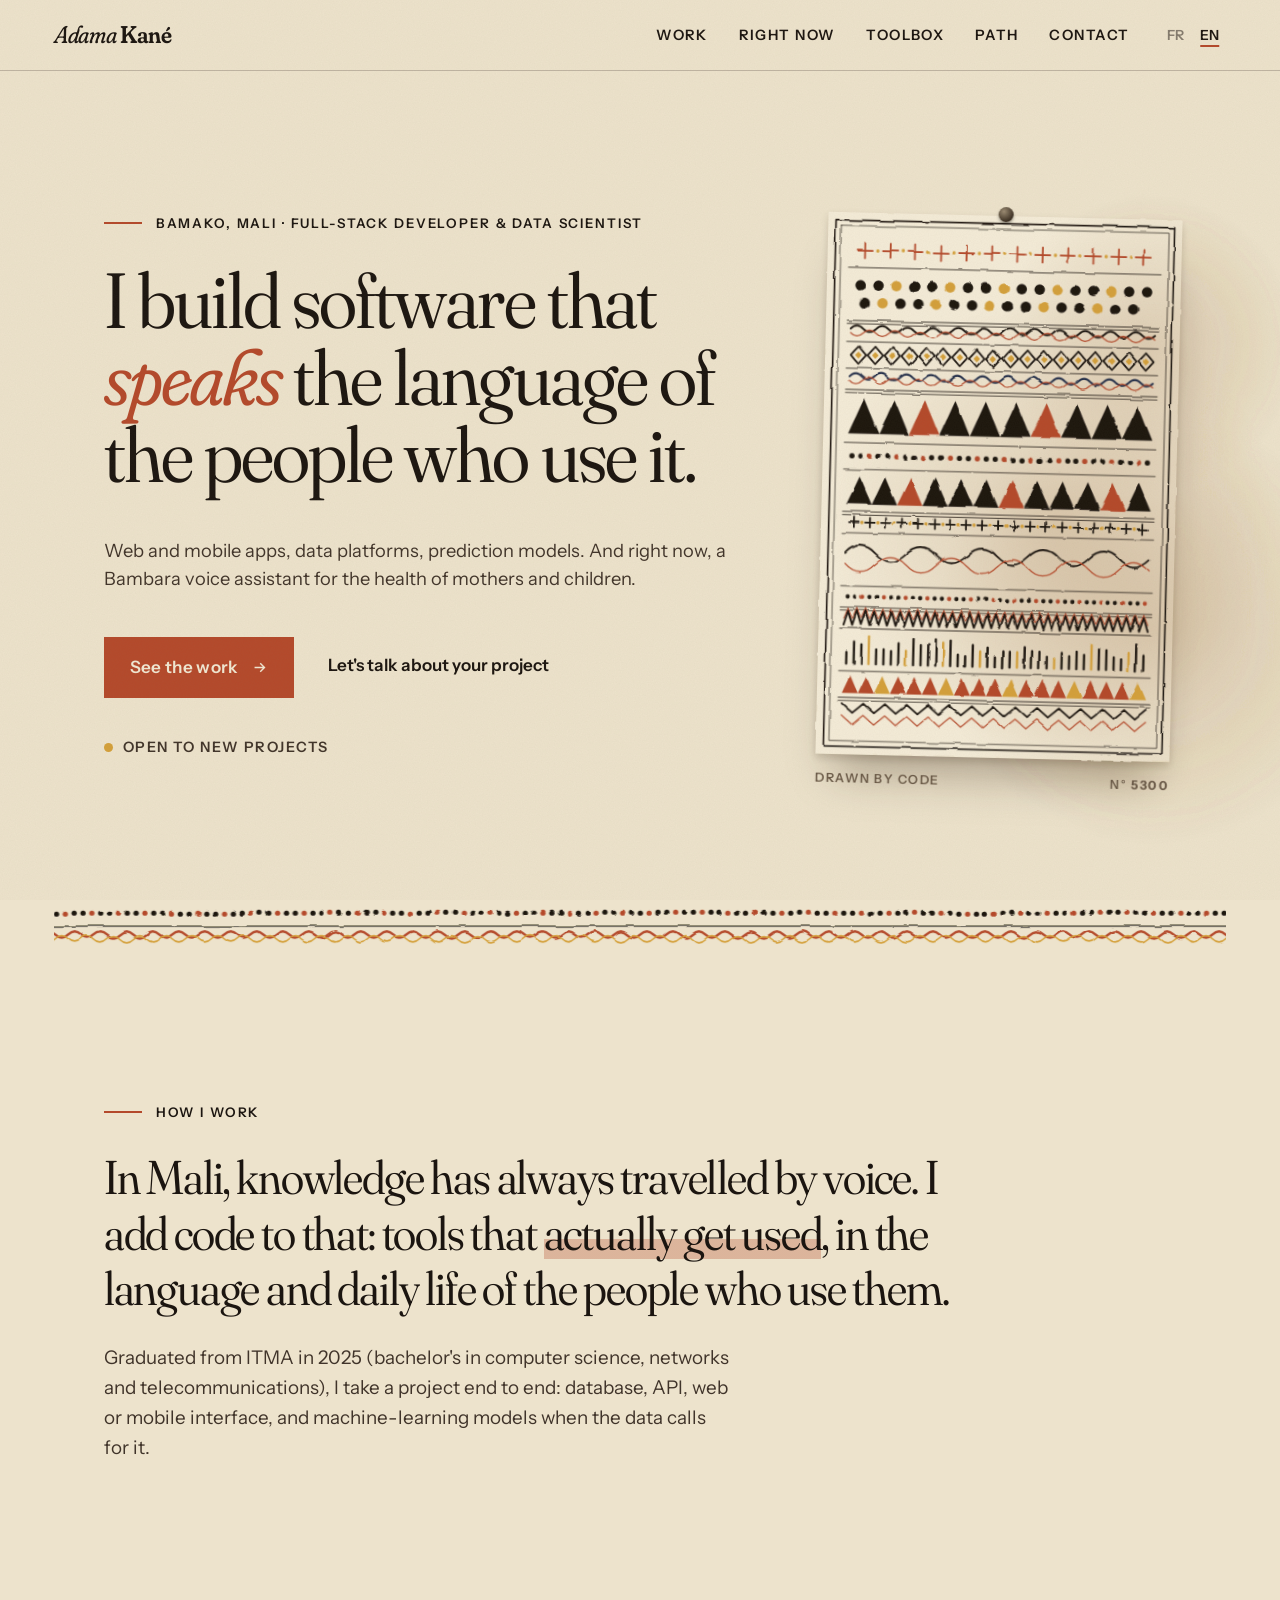
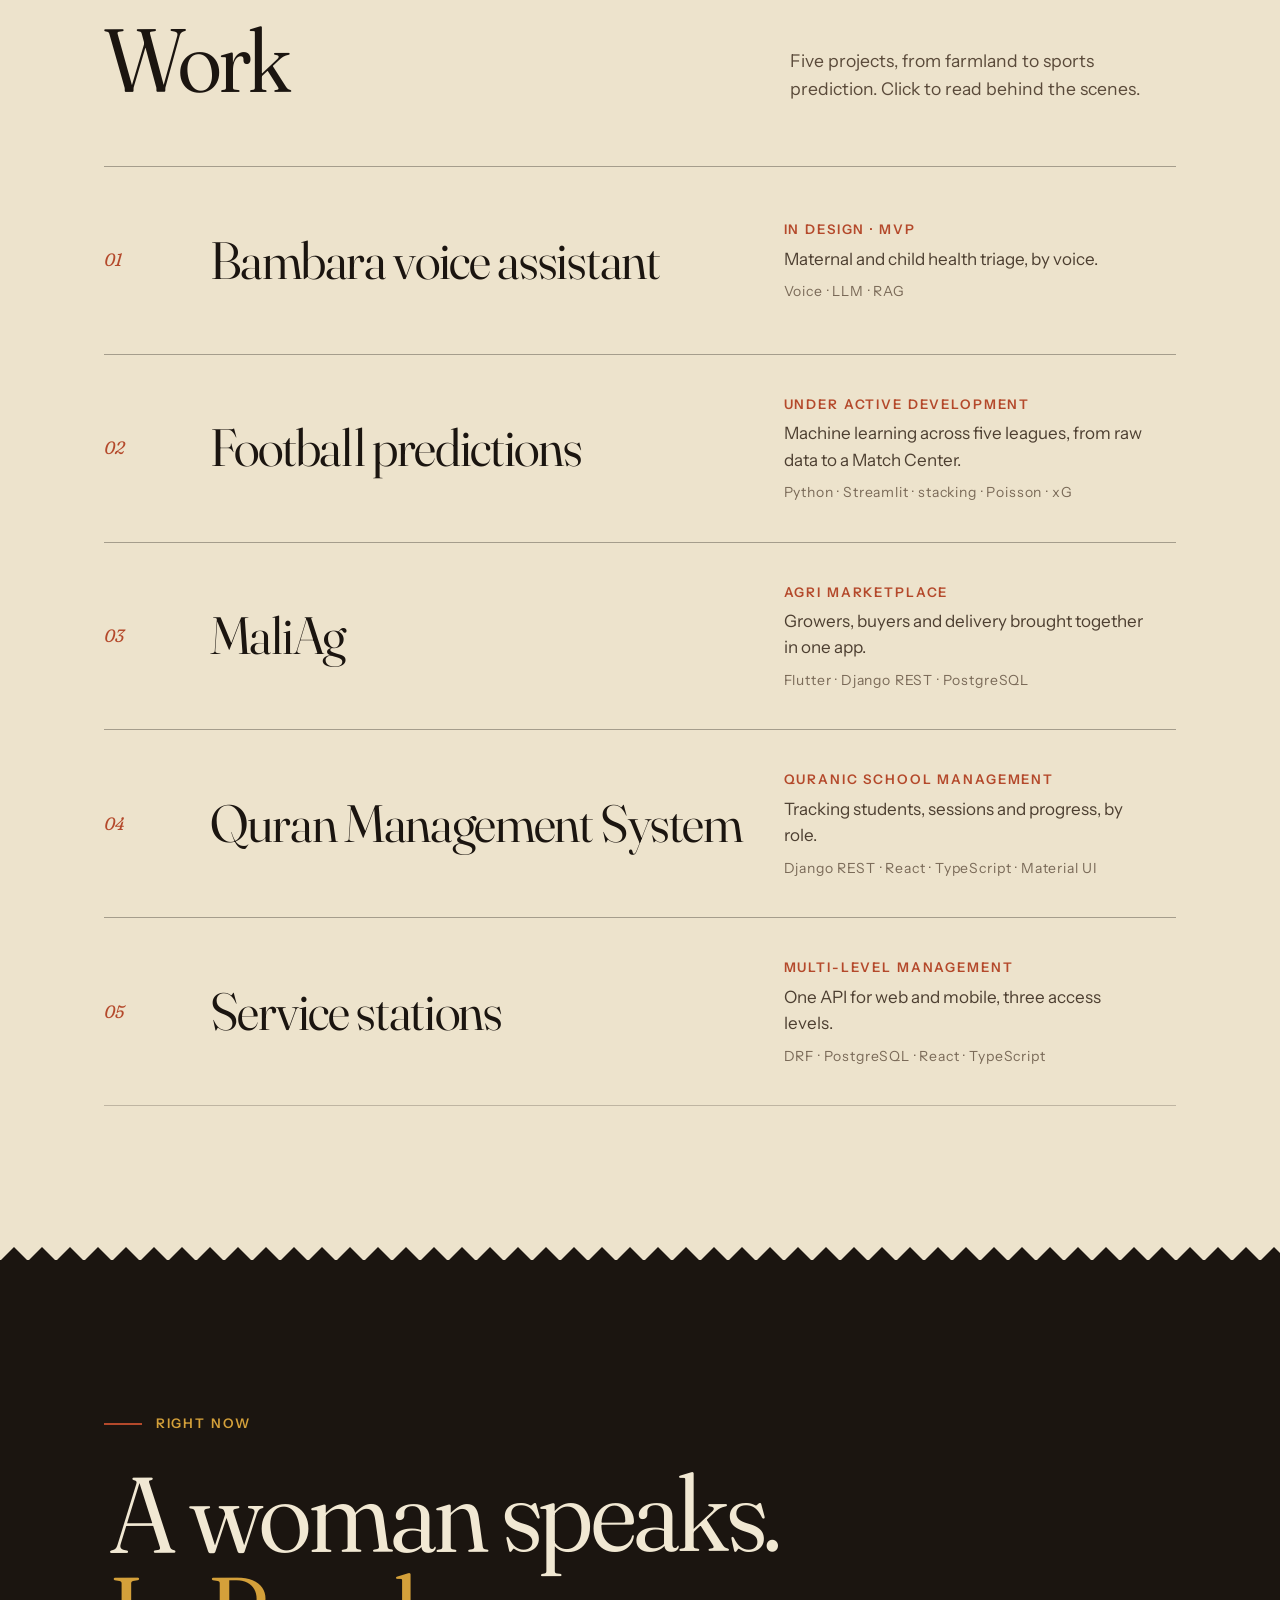
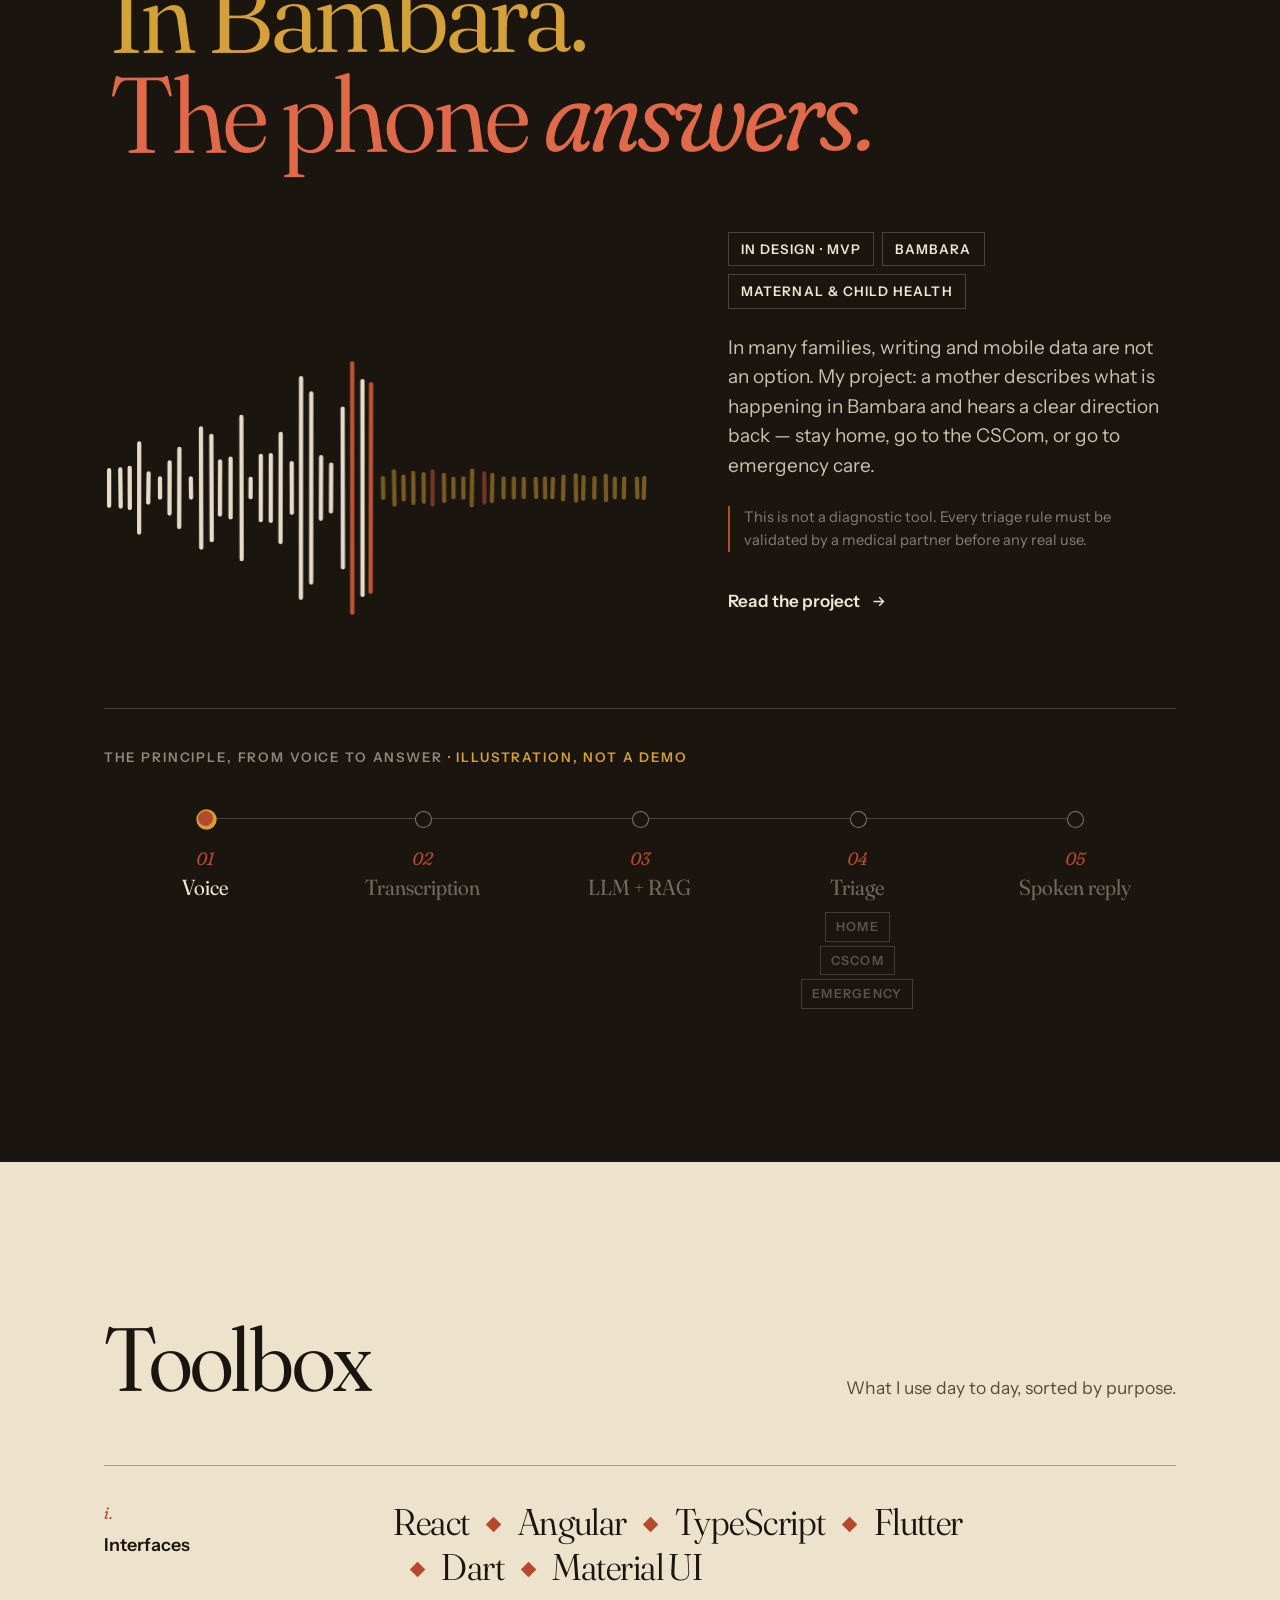
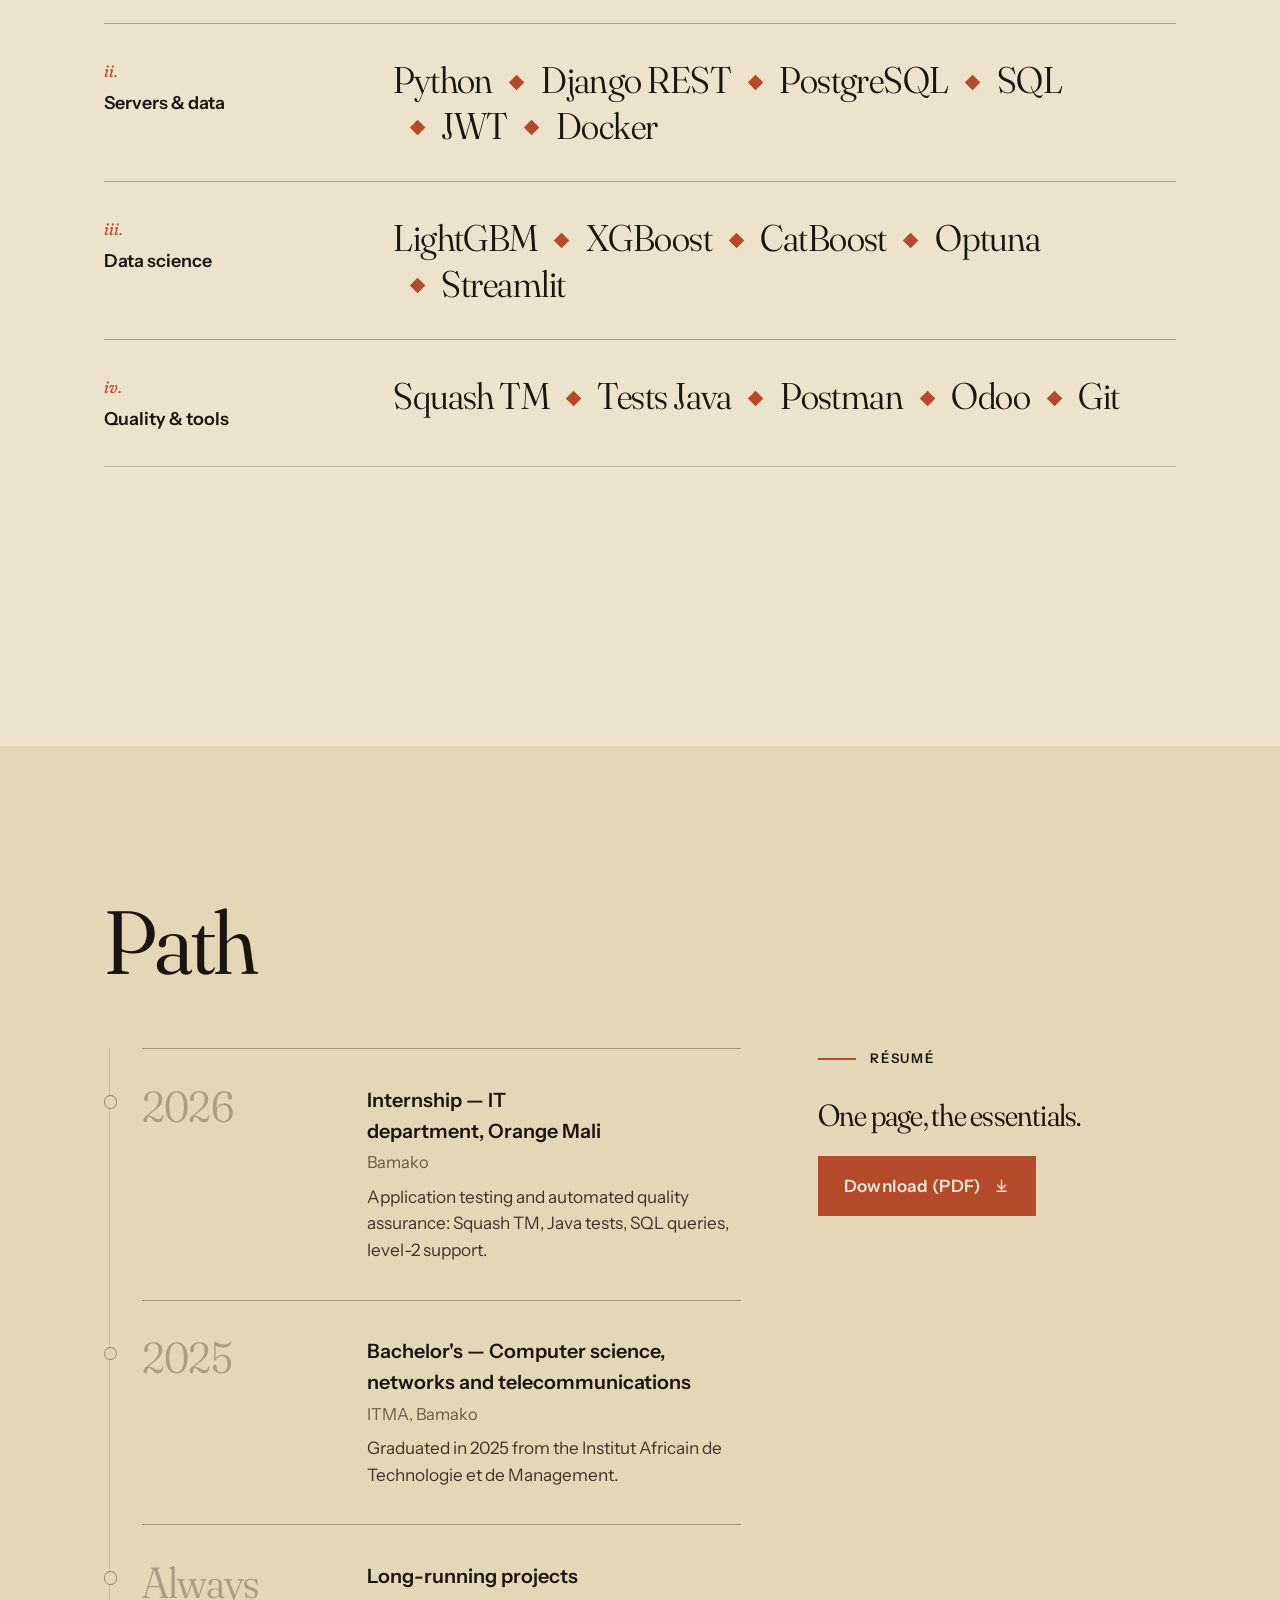
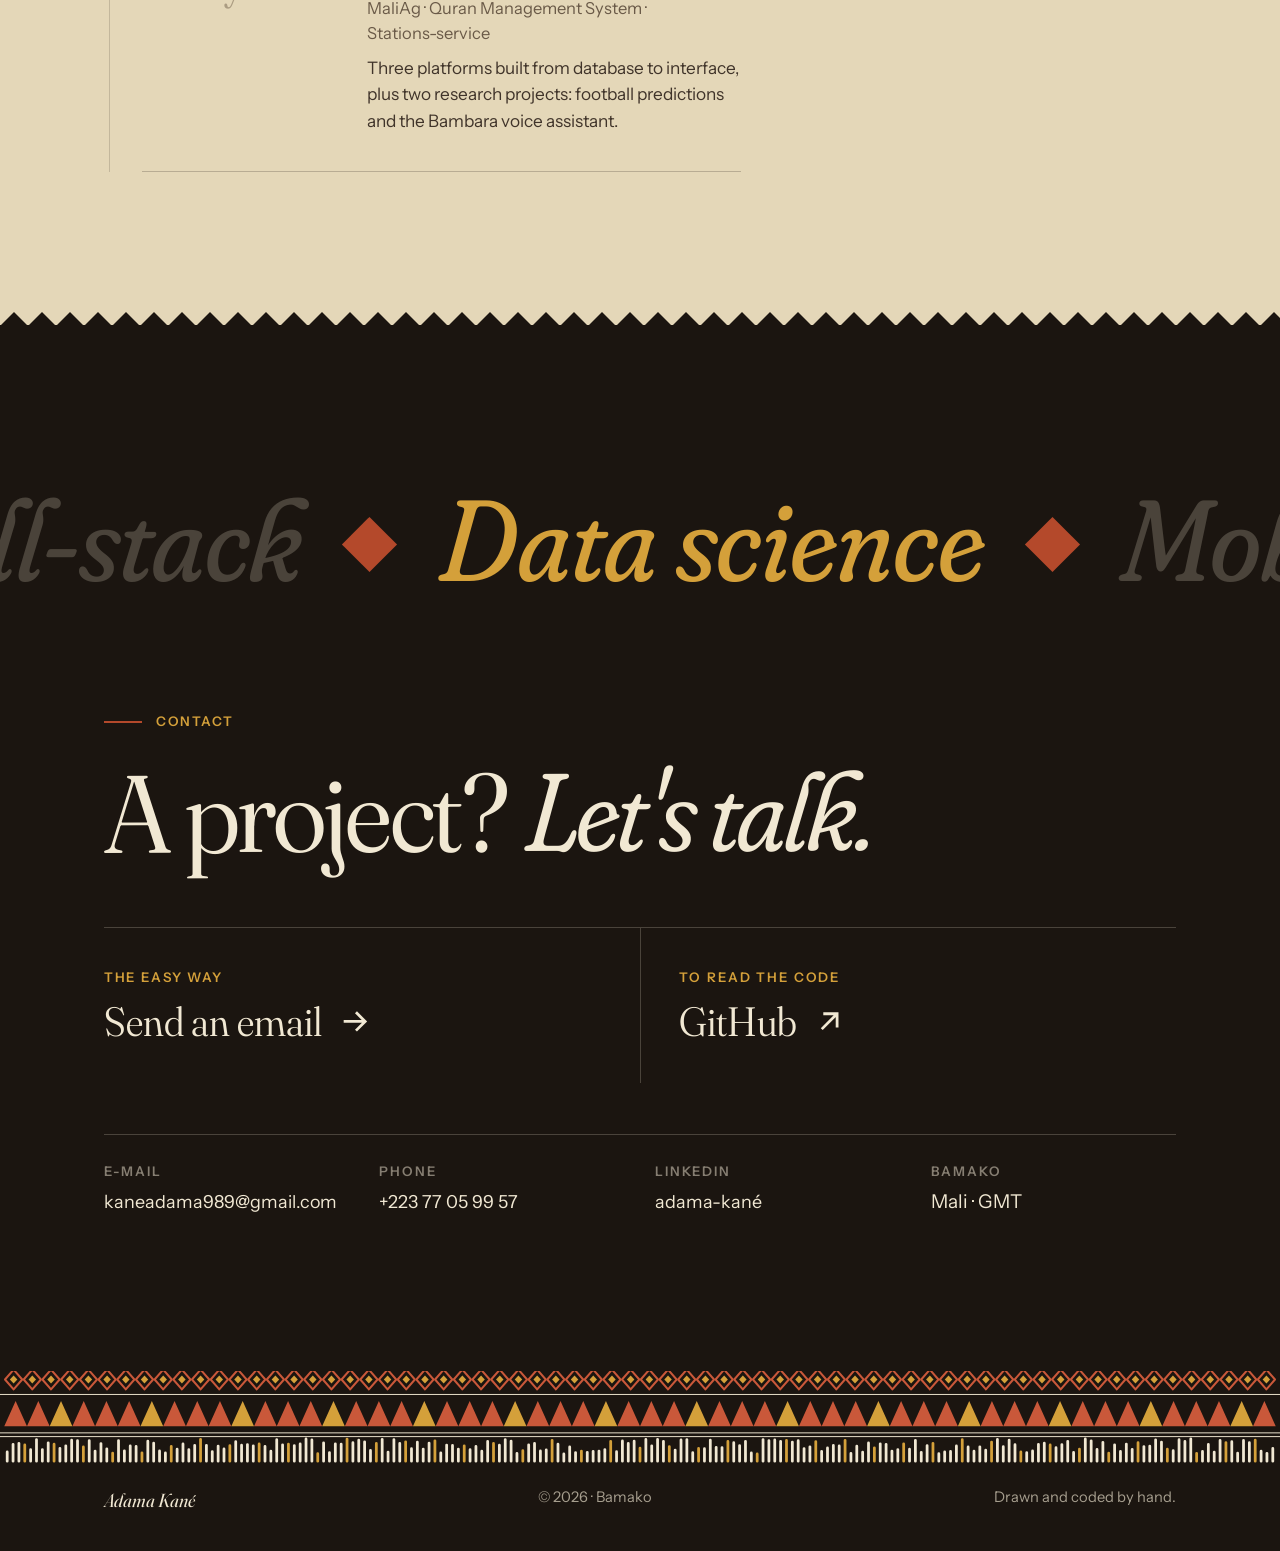
==== commit 464f433c: "Nouvel version de mon portfolio" ====
--- a/index.html
+++ b/index.html
@@ -1,4 +1,3 @@
-<<<<<<< HEAD
 <!doctype html>
 <html lang="fr">
 <head>
@@ -7,12 +6,19 @@
 <title data-fr="Adama Kané — Développeur full-stack &amp; data scientist, Bamako" data-en="Adama Kané — Full-stack developer &amp; data scientist, Bamako">Adama Kané — Développeur full-stack &amp; data scientist, Bamako</title>
 <meta name="description" content="Adama Kané, développeur full-stack et data scientist à Bamako. Applications web et mobiles, machine learning, et un assistant vocal en bambara pour la santé maternelle et infantile.">
 <meta name="theme-color" content="#EDE3CC">
+<meta name="color-scheme" content="light">
+<link rel="icon" href="data:image/svg+xml,%3Csvg xmlns='http://www.w3.org/2000/svg' viewBox='0 0 32 32'%3E%3Crect width='32' height='32' rx='6' fill='%231B1510'/%3E%3Cpath d='M3 22 L9.5 10 L16 22 L22.5 10 L29 22' fill='none' stroke='%23D4A03A' stroke-width='2.6' stroke-linejoin='round' stroke-linecap='round'/%3E%3C/svg%3E">
 <link rel="preload" href="assets/fonts/fraunces-latin-full-normal.woff2" as="font" type="font/woff2" crossorigin>
-<link rel="stylesheet" href="assets/site.css">
-<link rel="stylesheet" href="assets/motion.css">
+<link rel="preload" href="assets/fonts/instrument-sans-latin-wght-normal.woff2" as="font" type="font/woff2" crossorigin>
+<link rel="stylesheet" href="assets/app.min.css">
+<meta property="og:type" content="website">
+<meta property="og:title" content="Adama Kané — Développeur full-stack &amp; data scientist">
+<meta property="og:description" content="Des logiciels qui parlent la langue de ceux qui les utilisent. Bamako, Mali.">
+<meta name="twitter:card" content="summary">
 <script>document.documentElement.classList.add('js');try{if(!sessionStorage.getItem('ak_intro')&&!matchMedia('(prefers-reduced-motion:reduce)').matches)document.documentElement.classList.add('intro')}catch(e){}</script>
 </head>
 <body>
+<a class="skip" href="#top"><span class="fr">Aller au contenu</span><span class="en">Skip to content</span></a>
 
 <div class="curtain" aria-hidden="true">
   <div class="curtain-inner">
@@ -34,7 +40,7 @@
     <button class="menu-btn" aria-expanded="false" aria-controls="mnav"><span class="fr">Menu</span><span class="en">Menu</span></button>
   </nav>
 </header>
-<nav class="mnav" id="mnav" aria-label="Menu">
+<nav class="mnav" id="mnav" aria-label="Menu" aria-hidden="true">
   <a href="#travaux"><span class="fr">Chantiers</span><span class="en">Work</span></a>
   <a href="#voix"><span class="fr">En ce moment</span><span class="en">Right now</span></a>
   <a href="#atelier"><span class="fr">Atelier</span><span class="en">Toolbox</span></a>
@@ -42,7 +48,7 @@
   <a href="#contact">Contact</a>
 </nav>
 
-<main id="top">
+<main id="top" tabindex="-1">
 
 <!-- ================= HERO ================= -->
 <section class="hero">
@@ -243,3392 +249,7 @@
   </div>
 </footer>
 
-<script src="assets/cloth.js"></script>
-<script src="assets/site.js"></script>
-<script src="assets/motion.js"></script>
+<a class="fab btn" href="mailto:kaneadama989@gmail.com" aria-label="E-mail"><svg class="arr" viewBox="0 0 24 24" fill="none" stroke="currentColor" stroke-width="2"><path d="M3 6h18v12H3zM3 7l9 7 9-7"/></svg><span class="fr">Écrire</span><span class="en">Write</span></a>
+<script src="assets/app.min.js" defer></script>
 </body>
 </html>
-=======
-<!DOCTYPE html>
-<html lang="fr">
-
-<head>
-  <meta charset="UTF-8">
-  <meta name="viewport" content="width=device-width, initial-scale=1.0">
-
-  <title>Adama Kané — Full-Stack Engineer</title>
-
-  <meta
-    name="description"
-    content="Adama Kané, Full-Stack Engineer basé à Bamako, Mali. Applications web et mobiles où plusieurs rôles cohabitent proprement  Flutter, React, Django, PostgreSQL."
-  >
-
-  <meta property="og:title" content="Adama Kané — Full-Stack Engineer">
-  <meta
-    property="og:description"
-    content="Applications web et mobiles où plusieurs rôles cohabitent proprement —Flutter, React, Django, PostgreSQL."
-  >
-  <meta property="og:type" content="website">
-
-  <link rel="preconnect" href="https://fonts.googleapis.com">
-  <link rel="preconnect" href="https://fonts.gstatic.com" crossorigin>
-
-  <link
-    href="https://fonts.googleapis.com/css2?family=Space+Grotesk:wght@500;600;700&family=Inter:wght@400;500;600;700&family=JetBrains+Mono:wght@400;500;600&display=swap"
-    rel="stylesheet"
-  >
-
-  <style>
-    /* =========================================================
-       Adama Kané — Portfolio
-       Design system: Dark Editorial × Technical × Asymmetric Bento
-       ========================================================= */
-
-    :root {
-      --background: #09090B;
-      --surface: #111113;
-      --surface-hover: #18181B;
-      --border: #27272A;
-      --text: #FAFAFA;
-      --text-muted: #A1A1AA;
-      --primary: #8B5CF6;
-      --secondary: #22D3EE;
-      --success: #34D399;
-
-      --radius-sm: 10px;
-      --radius-md: 14px;
-      --radius-lg: 20px;
-
-      --transition-fast: 150ms ease;
-      --transition-normal: 250ms ease;
-
-      --font-display: 'Space Grotesk', 'Segoe UI', sans-serif;
-      --font-body: 'Inter', 'Segoe UI', sans-serif;
-      --font-mono: 'JetBrains Mono', 'Courier New', monospace;
-
-      --max: 1320px;
-    }
-
-    * {
-      margin: 0;
-      padding: 0;
-      box-sizing: border-box;
-    }
-
-    html {
-      -webkit-text-size-adjust:100%;
-      text-size-adjust:100%;
-      scroll-behavior: smooth;
-    }
-
-    body {
-      font-family: var(--font-body);
-      color: var(--text);
-      background: var(--background);
-      line-height: 1.65;
-      font-size: 16px;
-    }
-
-    h1,
-    h2,
-    h3,
-    h4 {
-      font-family: var(--font-display);
-      font-weight: 600;
-      letter-spacing: -0.01em;
-      color: var(--text);
-    }
-
-    .mono {
-      font-family: var(--font-mono);
-    }
-
-    a {
-      color: inherit;
-      text-decoration: none;
-    }
-
-    img {
-      max-width: 100%;
-      display: block;
-    }
-
-    .wrap {
-      max-width: var(--max);
-      margin: 0 auto;
-      padding: 0 32px;
-    }
-
-    body.lang-en .fr {
-      display: none !important;
-    }
-
-    body.lang-en .en {
-      display: inline !important;
-    }
-
-    .en {
-      display: none;
-    }
-
-    body.lang-en .fr-block {
-      display: none !important;
-    }
-
-    body.lang-en .en-block {
-      display: block !important;
-    }
-
-    .en-block {
-      display: none;
-    }
-
-    a:focus-visible,
-    button:focus-visible {
-      outline: 2px solid var(--primary);
-      outline-offset: 3px;
-      border-radius: 2px;
-    }
-
-    .fade-in {
-      animation: fadeIn 0.5s ease both;
-    }
-
-    @keyframes fadeIn {
-      from {
-        opacity: 0;
-        transform: translateY(8px);
-      }
-
-      to {
-        opacity: 1;
-        transform: translateY(0);
-      }
-    }
-
-    @media (prefers-reduced-motion: reduce) {
-      * {
-        animation-duration: 0.01ms !important;
-        transition-duration: 0.01ms !important;
-      }
-    }
-
-    /* ============ TECHNICAL GRID BACKDROP ============ */
-
-    .grid-bg {
-      position: fixed;
-      inset: 0;
-      z-index: -1;
-      pointer-events: none;
-
-      background-image:
-        linear-gradient(
-          rgba(250, 250, 250, 0.025) 1px,
-          transparent 1px
-        ),
-        linear-gradient(
-          90deg,
-          rgba(250, 250, 250, 0.025) 1px,
-          transparent 1px
-        );
-
-      background-size: 64px 64px;
-            -webkit-mask-image: radial-gradient(
-        circle at 50% 0%,
-        black,
-        transparent 75%
-      );
-
-      mask-image: radial-gradient(
-        circle at 50% 0%,
-        black,
-        transparent 75%
-      );
-    }
-
-    /* ============ NAVBAR ============ */
-
-    header {
-      position: sticky;
-      top: 0;
-      z-index: 100;
-
-      background: rgba(9, 9, 11, 0.75);
-      -webkit-backdrop-filter:blur(10px);
-      backdrop-filter:blur(10px);
-      border-bottom: 1px solid var(--border);
-    }
-
-    .nav {
-      display: flex;
-      align-items: center;
-      justify-content: space-between;
-      padding: 20px 0;
-    }
-
-    .brand {
-      font-family: var(--font-mono);
-      font-weight: 600;
-      font-size: 0.92rem;
-      letter-spacing: 0.02em;
-      color: var(--text);
-    }
-
-    .brand span {
-      color: var(--primary);
-    }
-
-    .nav-links {
-      display: flex;
-      align-items: center;
-      gap: 4px;
-    }
-
-    .nav-links a.nav-item {
-      font-family: var(--font-mono);
-      font-size: 0.78rem;
-      letter-spacing: 0.04em;
-      color: var(--text-muted);
-      font-weight: 500;
-
-      padding: 9px 14px;
-      border-radius: var(--radius-sm);
-
-      transition:
-        color var(--transition-fast),
-        background var(--transition-fast);
-
-      text-transform: uppercase;
-    }
-
-    .nav-links a.nav-item:hover {
-      color: var(--text);
-      background: var(--surface);
-    }
-
-    .nav-links a.nav-item.cv {
-      color: var(--primary);
-    }
-
-    .icon-links {
-      display: flex;
-      align-items: center;
-      gap: 14px;
-      margin-left: 8px;
-    }
-
-    .icon-links a {
-      color: var(--text-muted);
-      transition: color var(--transition-fast);
-    }
-
-    .icon-links a:hover {
-      color: var(--secondary);
-    }
-
-    .icon-links svg {
-      width: 18px;
-      height: 18px;
-    }
-
-    .lang-toggle {
-      position: relative;
-      display: flex;
-
-      border: 1px solid var(--border);
-      border-radius: 16px;
-
-      font-family: var(--font-mono);
-      font-size: 0.68rem;
-
-      margin-left: 8px;
-      padding: 3px;
-      width: 68px;
-    }
-
-    .lang-thumb {
-      position: absolute;
-      top: 3px;
-      left: 3px;
-
-      width: 31px;
-      height: calc(100% - 6px);
-
-      background: var(--primary);
-      border-radius: 14px;
-
-      transition: transform var(--transition-normal);
-    }
-
-    body.lang-en .lang-thumb {
-      transform: translateX(31px);
-    }
-
-    .lang-toggle button {
-      position: relative;
-      z-index: 1;
-
-      flex: 1;
-
-      border: none;
-      background: transparent;
-
-      padding: 5px 0;
-
-      cursor: pointer;
-
-      color: var(--text-muted);
-      font-family: inherit;
-      font-weight: 600;
-    }
-
-    .lang-toggle button.active {
-      color: #09090B;
-    }
-
-    .hamburger {
-      display: none;
-      flex-direction: column;
-      gap: 5px;
-
-      cursor: pointer;
-      padding: 8px;
-
-      background: none;
-      border: none;
-    }
-
-    .hamburger span {
-      width: 20px;
-      height: 1.5px;
-
-      background: var(--text);
-      border-radius: 2px;
-    }
-
-    #mobileMenu {
-      display: none;
-    }
-
-    @media (max-width: 820px) {
-      .nav-links a.nav-item {
-        display: none;
-      }
-
-      .icon-links {
-        display: none;
-      }
-
-      .hamburger {
-        display: flex;
-      }
-
-      body.menu-open #mobileMenu {
-        display: flex;
-        flex-direction: column;
-        gap: 2px;
-
-        padding: 6px 32px 22px;
-
-        border-top: 1px solid var(--border);
-      }
-
-      #mobileMenu a {
-        padding: 14px 4px;
-
-        font-family: var(--font-mono);
-        font-size: 0.85rem;
-
-        text-transform: uppercase;
-        letter-spacing: 0.04em;
-
-        color: var(--text);
-
-        border-bottom: 1px solid var(--border);
-      }
-
-      #mobileMenu a.cv {
-        color: var(--primary);
-      }
-    }
-
-    /* ============ SECTIONS ============ */
-
-    section {
-      padding: 96px 0;
-    }
-
-    .eyebrow {
-      font-family: var(--font-mono);
-      font-size: 0.76rem;
-
-      color: var(--secondary);
-
-      text-transform: uppercase;
-      letter-spacing: 0.12em;
-
-      margin-bottom: 16px;
-
-      display: block;
-    }
-
-    .section-title {
-      font-size: clamp(1.8rem, 3.6vw, 2.6rem);
-      margin-bottom: 16px;
-      line-height: 1.1;
-    }
-
-    .section-intro {
-      color: var(--text-muted);
-      max-width: 600px;
-      margin-bottom: 48px;
-      font-size: 1.02rem;
-    }
-
-    /* ============ HERO ============ */
-
-    .hero {
-      padding: 80px 0 60px;
-    }
-
-    .hero-kicker {
-      display: inline-flex;
-      align-items: center;
-      gap: 8px;
-
-      font-family: var(--font-mono);
-      font-size: 0.76rem;
-
-      color: var(--success);
-
-      border: 1px solid var(--border);
-      background: var(--surface);
-
-      padding: 6px 14px;
-      border-radius: 20px;
-
-      margin-bottom: 36px;
-    }
-
-    .hero-kicker::before {
-      content: '';
-
-      width: 6px;
-      height: 6px;
-
-      border-radius: 50%;
-      background: var(--success);
-    }
-
-    .hero-title {
-  font-size: clamp(1.35rem, 3vw, 2.4rem);
-  line-height: 1.25;
-  font-weight: 600;
-  letter-spacing: -0.025em;
-
-  margin-bottom: 28px;
-  max-width: 820px;
-}
-
-.hero-title .accent {
-  color: var(--primary);
-}
-
-    .hero-roles {
-      display: flex;
-      gap: 20px;
-      flex-wrap: wrap;
-
-      font-family: var(--font-mono);
-      font-size: 0.85rem;
-
-      letter-spacing: 0.06em;
-      text-transform: uppercase;
-
-      color: var(--text-muted);
-
-      margin-bottom: 32px;
-    }
-
-    .hero-roles span.role-item {
-      position: relative;
-      padding-left: 16px;
-    }
-
-    .hero-roles span.role-item::before {
-      content: '';
-
-      position: absolute;
-      left: 0;
-      top: 6px;
-
-      width: 7px;
-      height: 7px;
-
-      background: var(--secondary);
-      border-radius: 2px;
-    }
-
-    .hero-lead {
-      color: var(--text-muted);
-      max-width: 560px;
-
-      font-size: 1.05rem;
-
-      margin-bottom: 40px;
-    }
-
-    .hero-cta {
-      display: flex;
-      gap: 14px;
-      flex-wrap: wrap;
-
-      margin-bottom: 72px;
-    }
-
-    .btn {
-      display: inline-flex;
-      align-items: center;
-      gap: 8px;
-
-      padding: 13px 24px;
-
-      border-radius: var(--radius-sm);
-
-      font-weight: 600;
-      font-size: 0.88rem;
-
-      transition:
-        background var(--transition-fast),
-        border-color var(--transition-fast),
-        color var(--transition-fast),
-        transform var(--transition-fast);
-
-      border: 1px solid transparent;
-
-      cursor: pointer;
-      font-family: var(--font-body);
-    }
-
-    .btn-primary {
-      background: var(--primary);
-      color: #fff;
-    }
-
-    .btn-primary:hover {
-      background: #7c4de8;
-      transform: translateY(-2px);
-    }
-
-    .btn-outline {
-      border-color: var(--border);
-      color: var(--text);
-      background: transparent;
-    }
-
-    .btn-outline:hover {
-      border-color: var(--secondary);
-      color: var(--secondary);
-      transform: translateY(-2px);
-    }
-
-    .hero-grid {
-      display: grid;
-      grid-template-columns: 1fr 1fr;
-      gap: 24px;
-    }
-
-    @media (max-width: 900px) {
-      .hero-grid {
-        grid-template-columns: 1fr;
-      }
-    }
-
-    .panel {
-      background: var(--surface);
-      border: 1px solid var(--border);
-      border-radius: var(--radius-lg);
-
-      padding: 28px;
-    }
-
-    .panel-label {
-      font-family: var(--font-mono);
-      font-size: 0.72rem;
-
-      color: var(--text-muted);
-
-      text-transform: uppercase;
-      letter-spacing: 0.1em;
-
-      margin-bottom: 20px;
-    }
-
-    .status-list {
-      display: flex;
-      flex-direction: column;
-      gap: 14px;
-    }
-
-    .status-row {
-      display: flex;
-      align-items: center;
-      justify-content: space-between;
-
-      font-family: var(--font-mono);
-      font-size: 0.85rem;
-
-      color: var(--text);
-    }
-
-    .status-dot {
-      width: 7px;
-      height: 7px;
-
-      border-radius: 50%;
-
-      background: var(--success);
-
-      flex-shrink: 0;
-    }
-
-    .flow-diagram {
-      display: flex;
-      flex-direction: column;
-      gap: 0;
-
-      align-items: center;
-    }
-
-    .flow-node {
-      width: 100%;
-
-      text-align: center;
-
-      font-family: var(--font-mono);
-      font-size: 0.82rem;
-
-      padding: 12px;
-
-      border: 1px solid var(--border);
-      border-radius: var(--radius-sm);
-
-      background: var(--background);
-      color: var(--text);
-    }
-
-    .flow-node.highlight {
-      border-color: var(--primary);
-      color: var(--primary);
-    }
-
-    .flow-arrow {
-      color: var(--text-muted);
-      font-size: 0.9rem;
-
-      padding: 8px 0;
-    }
-
-    /* ============ MINI STATS ============ */
-
-    .stats-row {
-      display: grid;
-      grid-template-columns: repeat(4, 1fr);
-
-      border-top: 1px solid var(--border);
-      border-bottom: 1px solid var(--border);
-    }
-
-    @media (max-width: 760px) {
-      .stats-row {
-        grid-template-columns: repeat(2, 1fr);
-      }
-    }
-
-    .stat-cell {
-      padding: 28px 24px;
-      border-right: 1px solid var(--border);
-    }
-
-    .stat-cell:last-child {
-      border-right: none;
-    }
-
-    .stat-cell .num {
-      font-family: var(--font-display);
-      font-size: 2rem;
-
-      color: var(--primary);
-
-      font-weight: 600;
-    }
-
-    .stat-cell .label {
-      font-family: var(--font-mono);
-      font-size: 0.72rem;
-
-      color: var(--text-muted);
-
-      text-transform: uppercase;
-      letter-spacing: 0.06em;
-
-      margin-top: 6px;
-    }
-
-    /* ============ SELECTED WORK — BENTO ============ */
-
-    .bento {
-      display: grid;
-      grid-template-columns: 1fr;
-      gap: 20px;
-    }
-
-    .bento-row {
-      display: grid;
-      grid-template-columns: 1fr 1fr;
-      gap: 20px;
-    }
-
-    @media (max-width: 760px) {
-      .bento-row {
-        grid-template-columns: 1fr;
-      }
-    }
-
-    .work-card {
-      position: relative;
-
-      display: block;
-      overflow: hidden;
-
-      background: var(--surface);
-
-      border: 1px solid var(--border);
-      border-radius: var(--radius-lg);
-
-      padding: 36px;
-
-      transition:
-        transform var(--transition-normal),
-        border-color var(--transition-normal),
-        background var(--transition-normal);
-    }
-
-    .work-card:hover {
-      transform: translateY(-4px);
-
-      border-color: var(--primary);
-
-      background: var(--surface-hover);
-    }
-
-    .work-card .category {
-      font-family: var(--font-mono);
-      font-size: 0.72rem;
-
-      color: var(--secondary);
-
-      text-transform: uppercase;
-      letter-spacing: 0.08em;
-
-      margin-bottom: 14px;
-
-      display: block;
-    }
-
-    .work-card h3 {
-      font-size: 1.6rem;
-      margin-bottom: 12px;
-    }
-
-    .work-card.large h3 {
-      font-size: 2.2rem;
-    }
-
-    .work-card p {
-      color: var(--text-muted);
-
-      font-size: 0.94rem;
-
-      max-width: 520px;
-
-      margin-bottom: 20px;
-    }
-
-    .work-card .tag-row {
-      display: flex;
-      flex-wrap: wrap;
-      gap: 8px;
-
-      margin-bottom: 24px;
-    }
-
-    .work-card .view-link {
-      font-family: var(--font-mono);
-      font-size: 0.8rem;
-
-      color: var(--text);
-
-      display: inline-flex;
-      align-items: center;
-      gap: 6px;
-    }
-
-    .work-card:hover .view-link {
-      color: var(--primary);
-    }
-
-    .tag {
-      font-family: var(--font-mono);
-      font-size: 0.72rem;
-
-      background: var(--background);
-
-      border: 1px solid var(--border);
-
-      color: var(--text-muted);
-
-      padding: 4px 10px;
-
-      border-radius: 6px;
-    }
-
-    /* ============ TOOLS ============ */
-
-    .tools-grid {
-      display: grid;
-      grid-template-columns: repeat(4, 1fr);
-      gap: 1px;
-
-      background: var(--border);
-
-      border: 1px solid var(--border);
-      border-radius: var(--radius-lg);
-
-      overflow: hidden;
-    }
-
-    @media (max-width: 900px) {
-      .tools-grid {
-        grid-template-columns: repeat(2, 1fr);
-      }
-    }
-
-    .tool-group {
-      background: var(--surface);
-      padding: 26px 22px;
-    }
-
-    .tool-group h4 {
-      font-family: var(--font-mono);
-      font-size: 0.74rem;
-
-      color: var(--secondary);
-
-      text-transform: uppercase;
-      letter-spacing: 0.08em;
-
-      margin-bottom: 16px;
-
-      font-weight: 600;
-    }
-
-    .tool-group ul {
-      list-style: none;
-    }
-
-    .tool-group li {
-      font-size: 0.9rem;
-
-      color: var(--text-muted);
-
-      padding: 5px 0;
-    }
-
-    /* ============ TIMELINE ============ */
-
-    .timeline {
-      border-top: 1px solid var(--border);
-    }
-
-    .timeline-item {
-      display: grid;
-      grid-template-columns: 100px 1fr;
-      gap: 24px;
-
-      padding: 28px 0;
-
-      border-bottom: 1px solid var(--border);
-    }
-
-    @media (max-width: 600px) {
-      .timeline-item {
-        grid-template-columns: 1fr;
-        gap: 8px;
-      }
-    }
-
-    .timeline-year {
-      font-family: var(--font-mono);
-      font-size: 0.85rem;
-
-      color: var(--primary);
-
-      font-weight: 600;
-    }
-
-    .timeline-role {
-      font-weight: 600;
-      font-size: 1.02rem;
-
-      margin-bottom: 4px;
-    }
-
-    .timeline-org {
-      color: var(--text-muted);
-      font-size: 0.88rem;
-
-      margin-bottom: 10px;
-    }
-
-    .timeline-item ul {
-      padding-left: 18px;
-
-      color: var(--text-muted);
-
-      font-size: 0.9rem;
-    }
-
-    .timeline-item li {
-      margin-bottom: 6px;
-    }
-
-    /* ============ ABOUT ============ */
-
-    .about-grid {
-      display: grid;
-      grid-template-columns: 1.2fr 0.8fr;
-      gap: 56px;
-    }
-
-    @media (max-width: 800px) {
-      .about-grid {
-        grid-template-columns: 1fr;
-      }
-    }
-
-    .about-text p {
-      color: var(--text-muted);
-
-      margin-bottom: 16px;
-
-      font-size: 1.02rem;
-    }
-
-    .about-text strong {
-      color: var(--text);
-      font-weight: 600;
-    }
-
-    .about-fact {
-      padding: 16px 0;
-
-      border-top: 1px solid var(--border);
-    }
-
-    .about-fact:last-child {
-      border-bottom: 1px solid var(--border);
-    }
-
-    .about-fact .label {
-      font-family: var(--font-mono);
-      font-size: 0.7rem;
-
-      color: var(--text-muted);
-
-      text-transform: uppercase;
-      letter-spacing: 0.06em;
-
-      display: block;
-
-      margin-bottom: 4px;
-    }
-
-    .about-fact .value {
-      font-weight: 500;
-      font-size: 0.94rem;
-    }
-
-    /* ============ CONTACT ============ */
-
-    .contact-title {
-      font-size: clamp(2rem, 5vw, 3.4rem);
-
-      line-height: 1.05;
-
-      margin-bottom: 20px;
-    }
-
-    .contact-grid {
-      display: grid;
-      grid-template-columns: repeat(3, 1fr);
-      gap: 1px;
-
-      background: var(--border);
-
-      border: 1px solid var(--border);
-      border-radius: var(--radius-lg);
-
-      overflow: hidden;
-
-      margin-top: 40px;
-    }
-
-    @media (max-width: 700px) {
-      .contact-grid {
-        grid-template-columns: 1fr;
-      }
-    }
-
-    .contact-card {
-      padding: 26px 24px;
-
-      background: var(--surface);
-
-      cursor: pointer;
-
-      transition: background var(--transition-fast);
-
-      position: relative;
-    }
-
-    .contact-card:hover {
-      background: var(--surface-hover);
-    }
-
-    .contact-card .label {
-      font-family: var(--font-mono);
-      font-size: 0.7rem;
-
-      color: var(--secondary);
-
-      text-transform: uppercase;
-      letter-spacing: 0.06em;
-
-      display: block;
-
-      margin-bottom: 8px;
-    }
-
-    .contact-card .value {
-      font-weight: 500;
-      font-size: 0.96rem;
-
-      word-break: break-word;
-    }
-
-    .copy-hint {
-      position: absolute;
-
-      top: 12px;
-      right: 14px;
-
-      font-family: var(--font-mono);
-      font-size: 0.64rem;
-
-      color: var(--success);
-
-      opacity: 0;
-
-      transition: opacity var(--transition-fast);
-    }
-
-    .copy-hint.show {
-      opacity: 1;
-    }
-
-    /* ============ FOOTER ============ */
-
-    footer {
-      padding: 40px 0;
-
-      border-top: 1px solid var(--border);
-    }
-
-    .footer-grid {
-      display: flex;
-
-      justify-content: space-between;
-      align-items: center;
-
-      flex-wrap: wrap;
-
-      gap: 16px;
-    }
-
-    .footer-brand {
-      font-family: var(--font-mono);
-      font-size: 0.85rem;
-    }
-
-    .footer-brand span {
-      color: var(--primary);
-    }
-
-    .footer-tag {
-      font-family: var(--font-mono);
-      font-size: 0.72rem;
-
-      color: var(--text-muted);
-
-      text-transform: uppercase;
-      letter-spacing: 0.08em;
-
-      margin-top: 4px;
-    }
-
-    .footer-links {
-      display: flex;
-      gap: 20px;
-    }
-
-    .footer-links a {
-      font-family: var(--font-mono);
-      font-size: 0.78rem;
-
-      color: var(--text-muted);
-
-      transition: color var(--transition-fast);
-    }
-
-    .footer-links a:hover {
-      color: var(--secondary);
-    }
-
-    /* ============ PROJECT / CASE STUDY PAGE ============ */
-
-    .back-link {
-      display: inline-flex;
-      align-items: center;
-      gap: 6px;
-
-      font-family: var(--font-mono);
-      font-size: 0.8rem;
-
-      color: var(--text-muted);
-
-      margin-bottom: 28px;
-    }
-
-    .back-link:hover {
-      color: var(--secondary);
-    }
-
-    .case-hero {
-      padding: 56px 0 48px;
-
-      border-bottom: 1px solid var(--border);
-    }
-
-    .case-hero .category {
-      font-family: var(--font-mono);
-      font-size: 0.76rem;
-
-      color: var(--secondary);
-
-      text-transform: uppercase;
-      letter-spacing: 0.1em;
-
-      margin-bottom: 16px;
-
-      display: block;
-    }
-
-    .case-hero h1 {
-      font-size: clamp(2.2rem, 5.5vw, 3.4rem);
-
-      margin-bottom: 16px;
-
-      letter-spacing: -0.02em;
-    }
-
-    .case-hero .summary {
-      color: var(--text-muted);
-
-      font-size: 1.05rem;
-
-      max-width: 640px;
-
-      margin-bottom: 24px;
-    }
-
-    .case-hero .tag-row {
-      display: flex;
-      flex-wrap: wrap;
-      gap: 8px;
-    }
-
-    .case-section {
-      padding: 52px 0;
-
-      border-bottom: 1px solid var(--border);
-    }
-
-    .case-section:last-of-type {
-      border-bottom: none;
-    }
-
-    .case-label {
-      font-family: var(--font-mono);
-      font-size: 0.76rem;
-
-      color: var(--primary);
-
-      text-transform: uppercase;
-      letter-spacing: 0.08em;
-
-      margin-bottom: 16px;
-
-      display: block;
-    }
-
-    .case-section h2 {
-      font-size: 1.4rem;
-      margin-bottom: 16px;
-    }
-
-    .case-section p {
-      color: var(--text-muted);
-      max-width: 680px;
-    }
-
-    .case-section ul {
-      padding-left: 20px;
-      color: var(--text-muted);
-    }
-
-    .case-section li {
-      margin-bottom: 8px;
-    }
-
-    .arch-row {
-      display: flex;
-
-      align-items: center;
-      flex-wrap: wrap;
-
-      gap: 0;
-
-      margin-top: 20px;
-    }
-
-    .arch-node {
-      font-family: var(--font-mono);
-      font-size: 0.82rem;
-      font-weight: 500;
-
-      padding: 11px 16px;
-
-      border: 1px solid var(--border);
-      border-radius: var(--radius-sm);
-
-      background: var(--surface);
-      color: var(--text);
-
-      white-space: nowrap;
-    }
-
-    .arch-node.api {
-      background: var(--primary);
-      color: #fff;
-
-      border-color: var(--primary);
-
-      font-weight: 600;
-    }
-
-    .arch-line {
-      flex: 0 0 32px;
-
-      height: 1px;
-
-      background: var(--border);
-
-      margin: 0 8px;
-
-      position: relative;
-    }
-
-    .arch-line::after {
-      content: '→';
-
-      position: absolute;
-
-      right: -4px;
-      top: -9px;
-
-      color: var(--text-muted);
-
-      font-size: 0.85rem;
-    }
-
-    .case-role {
-      border-left: 2px solid var(--primary);
-
-      padding-left: 18px;
-    }
-
-    /* ============ RESPONSIVE ============ */
-
-    @media (max-width: 600px) {
-      .wrap {
-        padding-left: 20px;
-        padding-right: 20px;
-      }
-
-      section {
-        padding: 72px 0;
-      }
-
-      .hero {
-        padding: 60px 0 48px;
-      }
-
-      .hero-title {
-        font-size: clamp(2.2rem, 12vw, 3.5rem);
-      }
-
-      .work-card {
-        padding: 26px;
-      }
-
-      .work-card.large h3 {
-        font-size: 1.8rem;
-      }
-
-      .tools-grid {
-        grid-template-columns: 1fr;
-      }
-
-      .stat-cell {
-        padding: 22px 18px;
-      }
-
-      .stat-cell .num {
-        font-size: 1.6rem;
-      }
-
-      .contact-card {
-        padding: 22px 20px;
-      }
-    }
-
-    /* =========================================================
-   PREMIUM FINISH — DECORATION
-   Ne modifie pas la structure du portfolio
-   ========================================================= */
-
-/* ---------- Sélection du texte ---------- */
-
-::selection{
-  background:var(--primary);
-  color:#fff;
-}
-
-
-/* ---------- Scrollbar ---------- */
-
-html{
-  scrollbar-width:thin;
-  scrollbar-color:var(--border) var(--background);
-}
-
-::-webkit-scrollbar{
-  width:8px;
-}
-
-::-webkit-scrollbar-track{
-  background:var(--background);
-}
-
-::-webkit-scrollbar-thumb{
-  background:var(--border);
-  border-radius:999px;
-}
-
-::-webkit-scrollbar-thumb:hover{
-  background:var(--primary);
-}
-
-
-/* ---------- Lumière d'ambiance ---------- */
-
-body::before{
-  content:"";
-  position:fixed;
-  width:520px;
-  height:520px;
-  top:-220px;
-  right:-180px;
-  border-radius:50%;
-  background:rgba(139,92,246,0.08);
-  filter:blur(90px);
-  pointer-events:none;
-  z-index:-2;
-}
-
-body::after{
-  content:"";
-  position:fixed;
-  width:420px;
-  height:420px;
-  left:-180px;
-  bottom:-180px;
-  border-radius:50%;
-  background:rgba(34,211,238,0.055);
-  filter:blur(90px);
-  pointer-events:none;
-  z-index:-2;
-}
-
-
-/* ---------- Navbar premium ---------- */
-
-header{
-  box-shadow:0 1px 0 rgba(255,255,255,0.02);
-}
-
-.brand{
-  transition:color var(--transition-fast);
-}
-
-.brand:hover{
-  color:var(--primary);
-}
-
-.brand span{
-  text-shadow:0 0 18px rgba(139,92,246,0.55);
-}
-
-
-/* ---------- Liens navigation ---------- */
-
-.nav-links a.nav-item{
-  position:relative;
-}
-
-.nav-links a.nav-item::after{
-  content:"";
-  position:absolute;
-  left:14px;
-  right:14px;
-  bottom:4px;
-  height:1px;
-  background:var(--primary);
-  transform:scaleX(0);
-  transform-origin:center;
-  transition:transform var(--transition-normal);
-}
-
-.nav-links a.nav-item:hover::after{
-  transform:scaleX(1);
-}
-
-
-/* ---------- Hero ---------- */
-
-.hero{
-  position:relative;
-}
-
-.hero-title{
-  text-wrap:balance;
-}
-
-.hero-title .accent{
-  text-shadow:
-    0 0 30px rgba(139,92,246,0.16);
-}
-
-.hero-kicker{
-  box-shadow:
-    0 0 0 1px rgba(139,92,246,0.03),
-    0 10px 35px rgba(0,0,0,0.18);
-}
-
-
-/* ---------- Boutons ---------- */
-
-.btn{
-  position:relative;
-  overflow:hidden;
-}
-
-.btn::before{
-  content:"";
-  position:absolute;
-  inset:0;
-  background:linear-gradient(
-    110deg,
-    transparent 25%,
-    rgba(255,255,255,0.14) 50%,
-    transparent 75%
-  );
-  transform:translateX(-120%);
-  transition:transform 500ms ease;
-}
-
-.btn:hover::before{
-  transform:translateX(120%);
-}
-
-.btn > *{
-  position:relative;
-  z-index:1;
-}
-
-.btn-primary{
-  box-shadow:
-    0 8px 30px rgba(139,92,246,0.16);
-}
-
-.btn-primary:hover{
-  box-shadow:
-    0 12px 35px rgba(139,92,246,0.25);
-}
-
-
-/* ---------- Panels ---------- */
-
-.panel{
-  position:relative;
-  overflow:hidden;
-  box-shadow:
-    0 15px 45px rgba(0,0,0,0.14);
-}
-
-.panel::before{
-  content:"";
-  position:absolute;
-  top:0;
-  left:0;
-  right:0;
-  height:1px;
-  background:linear-gradient(
-    90deg,
-    transparent,
-    rgba(139,92,246,0.5),
-    transparent
-  );
-  opacity:0.7;
-}
-
-.panel::after{
-  content:"";
-  position:absolute;
-  width:180px;
-  height:180px;
-  top:-120px;
-  right:-100px;
-  border-radius:50%;
-  background:rgba(139,92,246,0.05);
-  filter:blur(45px);
-  pointer-events:none;
-}
-
-
-/* ---------- Status ---------- */
-
-.status-row{
-  transition:
-    color var(--transition-fast),
-    transform var(--transition-fast);
-}
-
-.status-row:hover{
-  color:var(--secondary);
-  transform:translateX(4px);
-}
-
-.status-dot{
-  box-shadow:
-    0 0 0 3px rgba(52,211,153,0.06),
-    0 0 12px rgba(52,211,153,0.35);
-}
-
-
-/* ---------- Architecture ---------- */
-
-.flow-node{
-  transition:
-    border-color var(--transition-fast),
-    background var(--transition-fast),
-    transform var(--transition-fast);
-}
-
-.flow-node:hover{
-  border-color:var(--secondary);
-  transform:translateY(-2px);
-}
-
-.flow-node.highlight{
-  box-shadow:
-    0 0 25px rgba(139,92,246,0.08);
-}
-
-
-/* ---------- Statistiques ---------- */
-
-.stats-row{
-  position:relative;
-}
-
-.stat-cell{
-  transition:
-    background var(--transition-fast),
-    transform var(--transition-fast);
-}
-
-.stat-cell:hover{
-  background:rgba(255,255,255,0.015);
-}
-
-.stat-cell .num{
-  text-shadow:
-    0 0 25px rgba(139,92,246,0.15);
-}
-
-
-/* ---------- Cartes projets ---------- */
-
-.work-card{
-  box-shadow:
-    0 15px 50px rgba(0,0,0,0.13);
-}
-
-.work-card::before{
-  content:"";
-  position:absolute;
-  top:0;
-  left:0;
-  width:100%;
-  height:1px;
-  background:linear-gradient(
-    90deg,
-    transparent,
-    rgba(139,92,246,0.65),
-    transparent
-  );
-  transform:scaleX(0);
-  transform-origin:center;
-  transition:transform 400ms ease;
-}
-
-.work-card:hover::before{
-  transform:scaleX(1);
-}
-
-.work-card::after{
-  content:"";
-  position:absolute;
-  width:240px;
-  height:240px;
-  right:-180px;
-  bottom:-180px;
-  border-radius:50%;
-  background:rgba(34,211,238,0.045);
-  filter:blur(55px);
-  transition:
-    transform 500ms ease,
-    opacity 500ms ease;
-  opacity:0;
-  pointer-events:none;
-}
-
-.work-card:hover::after{
-  opacity:1;
-  transform:scale(1.3);
-}
-
-.work-card h3{
-  transition:color var(--transition-fast);
-}
-
-.work-card:hover h3{
-  color:#fff;
-}
-
-
-/* ---------- Tags ---------- */
-
-.tag{
-  transition:
-    border-color var(--transition-fast),
-    color var(--transition-fast),
-    background var(--transition-fast);
-}
-
-.work-card:hover .tag{
-  border-color:#303036;
-}
-
-.tag:hover{
-  color:var(--secondary);
-  border-color:var(--secondary);
-}
-
-
-/* ---------- View project ---------- */
-
-.view-link{
-  transition:
-    color var(--transition-fast),
-    transform var(--transition-fast);
-}
-
-.work-card:hover .view-link{
-  transform:translateX(4px);
-}
-
-
-/* ---------- Outils ---------- */
-
-.tool-group{
-  position:relative;
-  transition:
-    background var(--transition-fast);
-}
-
-.tool-group:hover{
-  background:#151518;
-}
-
-.tool-group h4{
-  position:relative;
-}
-
-.tool-group h4::before{
-  content:"";
-  display:inline-block;
-  width:5px;
-  height:5px;
-  margin-right:8px;
-  vertical-align:middle;
-  background:var(--secondary);
-  border-radius:1px;
-  box-shadow:0 0 10px rgba(34,211,238,0.35);
-}
-
-.tool-group li{
-  transition:
-    color var(--transition-fast),
-    transform var(--transition-fast);
-}
-
-.tool-group li:hover{
-  color:var(--text);
-  transform:translateX(4px);
-}
-
-
-/* ---------- Timeline ---------- */
-
-.timeline-item{
-  position:relative;
-  transition:background var(--transition-fast);
-}
-
-.timeline-item:hover{
-  background:rgba(255,255,255,0.012);
-}
-
-.timeline-year{
-  text-shadow:
-    0 0 18px rgba(139,92,246,0.22);
-}
-
-.timeline-role{
-  transition:color var(--transition-fast);
-}
-
-.timeline-item:hover .timeline-role{
-  color:var(--secondary);
-}
-
-
-/* ---------- About ---------- */
-
-.about-fact{
-  transition:
-    padding-left var(--transition-fast),
-    background var(--transition-fast);
-}
-
-.about-fact:hover{
-  padding-left:8px;
-}
-
-.about-fact .value{
-  transition:color var(--transition-fast);
-}
-
-.about-fact:hover .value{
-  color:#fff;
-}
-
-
-/* ---------- Contact ---------- */
-
-.contact-card{
-  transition:
-    background var(--transition-fast),
-    transform var(--transition-fast);
-}
-
-.contact-card:hover{
-  transform:translateY(-2px);
-}
-
-.contact-card .value{
-  transition:color var(--transition-fast);
-}
-
-.contact-card:hover .value{
-  color:var(--secondary);
-}
-
-
-/* ---------- Footer ---------- */
-
-.footer-brand{
-  transition:color var(--transition-fast);
-}
-
-.footer-brand:hover{
-  color:var(--primary);
-}
-
-
-/* ---------- Ligne décorative des sections ---------- */
-
-.section-title{
-  position:relative;
-}
-
-.section-title::after{
-  content:"";
-  display:block;
-  width:42px;
-  height:2px;
-  margin-top:18px;
-  background:linear-gradient(
-    90deg,
-    var(--primary),
-    var(--secondary)
-  );
-  border-radius:2px;
-}
-
-
-/* ---------- Eyebrow ---------- */
-
-.eyebrow{
-  text-shadow:
-    0 0 15px rgba(34,211,238,0.16);
-}
-
-
-/* ---------- Responsive ---------- */
-
-@media (max-width:600px){
-
-  .wrap{
-    padding-left:20px;
-    padding-right:20px;
-  }
-
-  section{
-    padding:72px 0;
-  }
-
-  .hero{
-    padding:60px 0 45px;
-  }
-
-  body::before{
-    width:320px;
-    height:320px;
-    top:-140px;
-    right:-150px;
-  }
-
-  body::after{
-    width:280px;
-    height:280px;
-    left:-150px;
-    bottom:-120px;
-  }
-
-}
-
-
-/* ---------- Réduction des animations ---------- */
-
-@media (prefers-reduced-motion:reduce){
-
-  .work-card,
-  .btn,
-  .panel,
-  .tool-group,
-  .contact-card,
-  .timeline-item{
-    transform:none !important;
-  }
-
-  .btn::before,
-  .work-card::before{
-    display:none;
-  }
-
-}
-  </style>
-</head>
-
-<body>
-
-  <div class="grid-bg"></div>
-
-  <!-- ==================== HEADER ==================== -->
-
-  <header>
-    <div class="wrap nav">
-
-      <a href="#top" class="brand">
-        ADAMA<span>.</span>KANÉ
-      </a>
-
-      <div class="nav-links">
-
-        <a href="#work" class="nav-item">
-          <span class="fr">Projets</span>
-          <span class="en">Work</span>
-        </a>
-
-        <a href="#skills" class="nav-item">
-          <span class="fr">Compétences</span>
-          <span class="en">Skills</span>
-        </a>
-
-        <a href="#about" class="nav-item">
-          <span class="fr">À propos</span>
-          <span class="en">About</span>
-        </a>
-
-        <a href="#contact" class="nav-item">
-          <span class="fr">Contact</span>
-          <span class="en">Contact</span>
-        </a>
-
-        <a
-          href="cv-adama-kane.pdf"
-          target="_blank"
-          class="nav-item cv"
-        >
-          CV ↓
-        </a>
-
-        <!-- GitHub + LinkedIn -->
-
-        <span class="icon-links">
-
-          <a
-            href="https://github.com/Larsoncfaa"
-            target="_blank"
-            rel="noopener noreferrer"
-            aria-label="GitHub"
-          >
-            <svg viewBox="0 0 24 24" fill="currentColor">
-              <path d="M12 .5C5.73.5.5 5.73.5 12c0 5.1 3.29 9.4 7.86 10.94.57.1.79-.25.79-.55v-2.1c-3.2.7-3.87-1.36-3.87-1.36-.53-1.33-1.29-1.69-1.29-1.69-1.05-.72.08-.7.08-.7 1.17.08 1.78 1.2 1.78 1.2 1.03 1.77 2.7 1.26 3.36.96.1-.75.4-1.26.73-1.55-2.55-.29-5.24-1.28-5.24-5.7 0-1.26.45-2.29 1.19-3.1-.12-.29-.52-1.46.11-3.05 0 0 .97-.31 3.18 1.18a11 11 0 0 1 5.79 0c2.2-1.49 3.17-1.18 3.17-1.18.64 1.59.24 2.76.12 3.05.74.81 1.18 1.84 1.18 3.1 0 4.43-2.7 5.4-5.27 5.69.42.36.78 1.08.78 2.18v3.23c0 .3.21.66.8.55A11.5 11.5 0 0 0 23.5 12C23.5 5.73 18.27.5 12 .5z"/>
-            </svg>
-          </a>
-
-          <a
-            href="https://linkedin.com/in/adama-kané"
-            target="_blank"
-            rel="noopener noreferrer"
-            aria-label="LinkedIn"
-          >
-            <svg viewBox="0 0 24 24" fill="currentColor">
-              <path d="M20.45 20.45h-3.55v-5.57c0-1.33-.02-3.04-1.85-3.04-1.86 0-2.14 1.45-2.14 2.94v5.67H9.36V9h3.41v1.56h.05c.47-.9 1.63-1.85 3.36-1.85 3.6 0 4.27 2.37 4.27 5.45v6.29zM5.34 7.43a2.06 2.06 0 1 1 0-4.12 2.06 2.06 0 0 1 0 4.12zM7.11 20.45H3.56V9h3.55v11.45z"/>
-            </svg>
-          </a>
-
-        </span>
-
-        <!-- Language -->
-
-        <div class="lang-toggle">
-
-          <div class="lang-thumb"></div>
-
-          <button
-            id="btn-fr"
-            class="active"
-            onclick="setLang('fr')"
-          >
-            FR
-          </button>
-
-          <button
-            id="btn-en"
-            onclick="setLang('en')"
-          >
-            EN
-          </button>
-
-        </div>
-
-        <!-- Hamburger -->
-
-        <button
-          class="hamburger"
-          onclick="toggleMenu()"
-          aria-label="Menu"
-          aria-expanded="false"
-        >
-          <span></span>
-          <span></span>
-          <span></span>
-        </button>
-
-      </div>
-    </div>
-
-    <!-- Mobile menu -->
-
-    <nav id="mobileMenu" class="wrap">
-
-      <a href="#work" onclick="closeMenu()">
-        <span class="fr">Projets</span>
-        <span class="en">Work</span>
-      </a>
-
-      <a href="#skills" onclick="closeMenu()">
-        <span class="fr">Compétences</span>
-        <span class="en">Skills</span>
-      </a>
-
-      <a href="#about" onclick="closeMenu()">
-        <span class="fr">À propos</span>
-        <span class="en">About</span>
-      </a>
-
-      <a href="#contact" onclick="closeMenu()">
-        <span class="fr">Contact</span>
-        <span class="en">Contact</span>
-      </a>
-
-      <a
-        href="cv-adama-kane.pdf"
-        target="_blank"
-        class="cv"
-      >
-        CV ↓
-      </a>
-
-    </nav>
-  </header>
-
-  <!-- ==================== MAIN ==================== -->
-
-  <main id="top">
-
-    <!-- HERO -->
-
-    <section class="hero">
-
-      <div class="wrap fade-in">
-
-        <div class="hero-kicker mono">
-
-          <span class="fr">
-            Bamako, Mali 
-         <span class="availability"> Disponible</span>
-          </span>
-
-          <span class="en">
-            Bamako, Mali 
-          </span>
-
-        </div>
-
-        <h4 class="hero-title">
-          <span class="fr">
-            JE CONÇOIS DES APPLICATIONS
-            <span class="accent">PENSÉES POUR LE MONDE RÉEL.</span>
-          </span>
-
-          <span class="en">
-            I BUILD APPLICATIONS
-            <span class="accent">DESIGNED FOR THE REAL WORLD.</span>
-          </span>
-        </h4>
-
-        <div class="hero-roles mono">
-
-          <span class="role-item">
-            Full-Stack Engineer
-          </span>
-
-          <span class="role-item">
-            <span class="fr">Mobile (Flutter)</span>
-            <span class="en">Mobile (Flutter)</span>
-          </span>
-
-            <span class="role-item">
-            <span class="fr">Web (TypeScript)</span>
-             <span class="fr">Web (HTML5, CSS3 )</span>
-            <span class="en">Web (HTML5, CSS3)</span>
-            <span class="en">Web (TypeScript)</span>
-          </span>
-
-          <span class="role-item">
-            <span class="fr">Bases de données relationnelles (PostgreSQL, MySQL)</span>
-             <span class="fr">Bases de données non relationnelles (MongoDB, Neo4j)</span>
-            <span class="en">relational database (PostgreSQL, MySQL)</span>
-            <span class="en">Bases de données (TypeScript)</span>
-          </span>
-
-          <span class="role-item">
-            <span class="fr">Backend & API (Django)</span>
-            <span class="en">Backend & API(Django)</span>
-
-            <span class="fr">Backend & API (PHP)</span>
-            <span class="en">Backend & API(PHP)</span>
-          </span>
-
-          <span class="role-item">
-        <span class="fr">Git — gestion de versions</span>
-        <span class="en">Git — version control</span>
-
-        <span class="fr">GitHub — dépôts, collaboration et gestion du code</span>
-        <span class="en">GitHub — repositories, collaboration and code management</span>
-
-        <span class="fr">Docker / Docker Compose — conteneurisation</span>
-        <span class="en">Docker / Docker Compose — application containerization</span>
-
-        <span class="fr">CI/CD — automatisation des tests, builds et déploiements</span>
-        <span class="en">CI/CD — automated testing, builds and deployments</span>
-
-        <span class="fr">Postman — tests et validation des API</span>
-        <span class="en">Postman — API testing and validation</span>
-      </span>
-
-        </div>
-
-        <p class="hero-lead">
-
-          <span class="fr">
-            Je conçois et développe des applications web et mobiles
-            complètes, de la base de données et l'API REST jusqu'à
-            l'interface que les utilisateurs utilisent vraiment.
-          </span>
-
-          <span class="en">
-            I design and build complete web and mobile applications —
-            from the database and REST API to the interface people
-            actually use. Based in Bamako, Mali.
-          </span>
-
-        </p>
-
-        <div class="hero-cta">
-
-          <a href="#work" class="btn btn-primary">
-            <span class="fr">Voir mes projets</span>
-            <span class="en">View my work</span>
-          </a>
-
-          <a
-            href="cv-adama-kane.pdf"
-            target="_blank"
-            class="btn btn-outline"
-          >
-            <span class="fr">Télécharger le CV</span>
-            <span class="en">Download CV</span>
-          </a>
-
-        </div>
-
-        <!-- HERO PANELS -->
-
-        <div class="hero-grid">
-
-          <div class="panel">
-
-            <div class="panel-label mono">
-              <span class="fr">Statut système</span>
-              <span class="en">System status</span>
-            </div>
-
-            <div class="status-list">
-
-              <div class="status-row">
-                <span>FULL-STACK</span>
-                <span class="status-dot"></span>
-              </div>
-
-              <div class="status-row">
-                <span>
-                  <span class="fr">MOBILE</span>
-                  <span class="en">MOBILE</span>
-                </span>
-
-                <span class="status-dot"></span>
-              </div>
-
-              <div class="status-row">
-                <span>BACKEND / API</span>
-                <span class="status-dot"></span>
-              </div>
-
-              <div class="status-row">
-                <span>DATABASE</span>
-                <span class="status-dot"></span>
-              </div>
-
-              <div class="status-row">
-                <span>
-                  <span class="fr">TESTS & QA</span>
-                  <span class="en">TESTING & QA</span>
-                </span>
-
-                <span class="status-dot"></span>
-              </div>
-
-            </div>
-          </div>
-
-          <div class="panel">
-
-            <div class="panel-label mono">
-              <span class="fr">Architecture type</span>
-              <span class="en">Typical architecture</span>
-            </div>
-
-            <div class="flow-diagram">
-
-              <div class="flow-node">
-                CLIENT
-              </div>
-
-              <div class="flow-arrow">
-                ↓
-              </div>
-
-              <div class="flow-node highlight">
-                API REST
-              </div>
-
-              <div class="flow-arrow">
-                ↓
-              </div>
-
-              <div class="flow-node">
-                DJANGO
-              </div>
-
-              <div class="flow-arrow">
-                ↓
-              </div>
-
-              <div class="flow-node">
-                POSTGRESQL
-              </div>
-
-            </div>
-          </div>
-
-        </div>
-
-      </div>
-
-    </section>
-
-    <!-- ==================== STATS ==================== -->
-
-    <section
-  class="stats-row wrap"
-  style="padding-left: 0; padding-right: 0;"
-    >
-
-  <div class="stat-cell wrap" style="max-width: none;">
-    <div class="num">03+</div>
-
-    <div class="label mono">
-      <span class="fr">Projets applicatifs</span>
-      <span class="en">Application projects</span>
-    </div>
-  </div>
-
-  <div class="stat-cell">
-
-    <div class="num">FULL</div>
-
-    <div class="label mono">
-      <span class="fr">Stack & développement</span>
-      <span class="en">Stack & development</span>
-    </div>
-
-  </div>
-
-  <div class="stat-cell">
-
-    <div class="num">WEB</div>
-
-    <div class="label mono">
-      <span class="fr">Web · Mobile · API</span>
-      <span class="en">Web · Mobile · API</span>
-    </div>
-
-  </div>
-
-  <div class="stat-cell">
-
-    <div class="num">2025</div>
-
-    <div class="label mono">
-      <span class="fr">Licence Informatique</span>
-      <span class="en">Computer Science Degree</span>
-    </div>
-
-  </div>
-
-</section>
-
-    <!-- ==================== PROJECTS ==================== -->
-
-    <section id="work">
-
-      <div class="wrap">
-
-        <span class="eyebrow">
-          <span class="fr">Projets sélectionnés</span>
-          <span class="en">Selected work</span>
-        </span>
-
-                  <h2 class="section-title">
-            <span class="fr">
-              Des projets conçus pour le réel
-            </span>
-
-            <span class="en">
-              Projects built for the real world
-            </span>
-          </h2>
-
-          <p class="section-intro">
-            <span class="fr">
-              Des applications web et mobiles qui transforment
-              des besoins concrets en solutions fonctionnelles.
-            </span>
-
-            <span class="en">
-              Web and mobile applications that turn
-              real-world needs into functional solutions.
-            </span>
-          </p>
-
-                  <div class="bento">
-
-          <!-- MALIAG -->
-
-          <a
-            href="projects/maliag.html"
-            class="work-card large"
-          >
-
-            <span class="category mono">
-
-              <span class="fr">
-                Application mobile · Full-stack
-              </span>
-
-              <span class="en">
-                Mobile application · Full-stack
-              </span>
-
-            </span>
-
-            <h3>MaliAg</h3>
-
-            <p>
-
-              <span class="fr">
-                Met en relation des vendeurs de produits agricoles
-                et des clients, avec commande et livraison intégrée.
-              </span>
-
-              <span class="en">
-                Connects agricultural sellers and customers,
-                with ordering and integrated delivery.
-              </span>
-
-            </p>
-
-            <div class="tag-row">
-
-              <span class="tag">Flutter</span>
-              <span class="tag">Django REST</span>
-              <span class="tag">PostgreSQL</span>
-              <span class="tag">JWT</span>
-
-            </div>
-
-            <span class="view-link mono">
-
-              <span class="fr">Voir le projet</span>
-              <span class="en">View project</span>
-
-              →
-
-            </span>
-
-          </a>
-
-          <div class="bento-row">
-
-            <!-- QURAN -->
-
-            <a
-              href="projects/quran-management-system.html"
-              class="work-card"
-            >
-
-              <span class="category mono">
-
-                <span class="fr">
-                  Plateforme web
-                </span>
-
-                <span class="en">
-                  Web platform
-                </span>
-
-              </span>
-
-              <h3>
-                Quran Management System
-              </h3>
-
-              <p>
-
-                <span class="fr">
-                  Gestion d'un centre d'apprentissage du Coran :
-                  élèves, enseignants, séances, progression.
-                </span>
-
-                <span class="en">
-                  Manages a Quran learning center:
-                  students, teachers, sessions, progress.
-                </span>
-
-              </p>
-
-              <div class="tag-row">
-
-                <span class="tag">Django REST</span>
-                <span class="tag">React</span>
-                <span class="tag">TypeScript</span>
-
-              </div>
-
-              <span class="view-link mono">
-
-                <span class="fr">Voir le projet</span>
-                <span class="en">View project</span>
-
-                →
-
-              </span>
-
-            </a>
-
-            <!-- STATIONS -->
-
-            <a
-              href="projects/stations-service.html"
-              class="work-card"
-            >
-
-              <span class="category mono">
-
-                <span class="fr">
-                  Plateforme web & mobile
-                </span>
-
-                <span class="en">
-                  Web & mobile platform
-                </span>
-
-              </span>
-
-              <h3>
-
-                <span class="fr">
-                  Gestion de stations-service
-                </span>
-
-                <span class="en">
-                  Fuel Station Management
-                </span>
-
-              </h3>
-
-              <p>
-
-                <span class="fr">
-                  Gestion de stations-service et de leurs stocks,
-                  trois niveaux d'accès.
-                </span>
-
-                <span class="en">
-                  Fuel station and stock management,
-                  three access levels.
-                </span>
-
-              </p>
-
-              <div class="tag-row">
-
-                <span class="tag">Django REST</span>
-                <span class="tag">React</span>
-                <span class="tag">Mobile</span>
-
-              </div>
-
-              <span class="view-link mono">
-
-                <span class="fr">Voir le projet</span>
-                <span class="en">View project</span>
-
-                →
-
-              </span>
-
-            </a>
-
-          </div>
-
-        </div>
-
-      </div>
-
-    </section>
-
-    <!-- ==================== SKILLS ==================== -->
-
-    <section id="skills">
-
-      <div class="wrap">
-
-        <span class="eyebrow">
-
-          <span class="fr">Compétences</span>
-          <span class="en">Skills</span>
-
-        </span>
-
-        <h2 class="section-title">
-
-          <span class="fr">
-            Outils que j'utilise
-          </span>
-
-          <span class="en">
-            Tools I work with
-          </span>
-
-        </h2>
-
-        <div class="tools-grid">
-
-          <div class="tool-group">
-
-            <h4>
-              <span class="fr">Mobile & Front-end</span>
-              <span class="en">Mobile & Front-end</span>
-            </h4>
-
-            <ul>
-              <li>Flutter (Dart)</li>
-              <li>React</li>
-              <li>Angular</li>
-              <li>TypeScript</li>
-              <li>JavaScript</li>
-              <li>HTML5 / CSS3</li>
-              <li>Figma</li>
-            </ul>
-
-          </div>
-
-          <div class="tool-group">
-
-            <h4>
-              <span class="fr">Back-end & API</span>
-              <span class="en">Back-end & API</span>
-            </h4>
-
-            <ul>
-              <li>Python / Django</li>
-              <li>API REST</li>
-              <li>Microservices</li>
-              <li>PHP</li>
-              <li>Java / Spring Boot</li>
-              <li>JWT / OAuth2</li>
-            </ul>
-
-          </div>
-
-          <div class="tool-group">
-
-            <h4>
-              <span class="fr">Bases de données</span>
-              <span class="en">Database</span>
-            </h4>
-
-            <ul>
-              <li>PostgreSQL</li>
-              <li>MySQL</li>
-              <li>Oracle</li>
-              <li>MongoDB</li>
-              <li>Neo4j</li>
-              <li>SQL</li>
-            </ul>
-
-          </div>
-
-          <div class="tool-group">
-
-            <h4>
-              <span class="fr">Tests & DevOps</span>
-              <span class="en">Testing & DevOps</span>
-            </h4>
-
-            <ul>
-              <li>Squash TM</li>
-
-              <li>
-                <span class="fr">Tests automatisés</span>
-                <span class="en">Automated testing</span>
-              </li>
-
-              <li>Git / GitHub</li>
-              <li>Docker</li>
-              <li>Linux</li>
-            </ul>
-
-          </div>
-
-        </div>
-
-      </div>
-
-    </section>
-
-    <!-- ==================== ABOUT ==================== -->
-
-    <section id="about">
-
-      <div class="wrap about-grid">
-
-        <div>
-
-          <span class="eyebrow">
-
-            <span class="fr">À propos</span>
-            <span class="en">About</span>
-
-          </span>
-
-          <h2 class="section-title">
-
-            <span class="fr">
-              UN DÉVELOPPEUR QUI AIME COMPRENDRE
-              <span class="accent">CE QU'IL CONSTRUIT.</span>
-            </span>
-
-            <span class="en">
-              A DEVELOPER WHO LIKES TO UNDERSTAND
-              <span class="accent">WHAT HE BUILDS.</span>
-            </span>
-
-          </h2>
-
-          <div class="about-text">
-
-            <p class="fr">
-
-               Diplômé d'une Licence en Informatique,
-              Réseaux & Télécommunications en 2025,
-              je construis des applications web et mobiles
-              en travaillant aussi bien sur les données,
-              les API, le backend que l'interface utilisateur.
-
-            </p>
-
-            <p class="fr">
-              Mon expérience à la DSI d'Orange Mali m'a également
-              apporté une approche plus rigoureuse du développement,
-              notamment dans les tests, la recette applicative
-              et la recherche de solutions fiables.
-          </p>
-             <p class="fr">
-
-              Sur mes projets personnels et académiques,
-              le fil conducteur est le même :
-              <strong>
-                une API REST sécurisée au centre
-              </strong>,
-              et plusieurs rôles d'utilisateurs qui ont
-              chacun besoin de leur propre vue sur les données.
-
-            </p>
-            <p class="fr">
-                Aujourd'hui, je poursuis cette approche avec la
-                <strong>Data Science et l'Intelligence Artificielle</strong>,
-                tout en continuant à développer des systèmes
-                Full-Stack et des applications concrètes.
-            </p>
-            <p class="en-block en">
-
-               With a Bachelor's degree in Computer Science,
-              Networks & Telecommunications in 2025,
-              I build web and mobile applications while working
-              across data, APIs, backend systems and user interfaces.
-
-            </p>
-
-            <p class="en-block en">
-              My experience within Orange Mali's IT department
-              also taught me to approach development with greater
-              rigor, particularly through testing, application
-              validation and reliable problem-solving.
-            </p>
-
-            <p class="en-block en">
-              Today, I am extending that approach into
-              <strong>Data Science and Artificial Intelligence</strong>,
-              while continuing to build practical Full-Stack
-              systems and applications.
-            </p>
-
-          </div>
-
-          <!-- TIMELINE -->
-
-          <div
-            class="timeline"
-            style="margin-top: 40px;"
-          >
-
-            <div class="timeline-item">
-
-              <div class="timeline-year">
-                2026
-              </div>
-
-              <div>
-
-                <div class="timeline-role">
-
-                  <span class="fr">
-                    Stage Support Informatique
-                    & Recette Applicative
-                  </span>
-
-                  <span class="en">
-                    IT Support & Application Testing Intern
-                  </span>
-
-                </div>
-
-                <div class="timeline-org">
-                  DSI — Orange Mali · Bamako
-                </div>
-
-              </div>
-
-            </div>
-
-            <div class="timeline-item">
-
-              <div class="timeline-year">
-                2025
-              </div>
-
-              <div>
-
-                <div class="timeline-role">
-
-                  <span class="fr">
-                    Licence Informatique,
-                    Réseaux & Télécoms
-                  </span>
-
-                  <span class="en">
-                    B.Sc. Computer Science,
-                    Networks & Telecom
-                  </span>
-
-                </div>
-
-                <div class="timeline-org">
-                  ITMA · Bamako
-                </div>
-                
-
-              </div>
-
-            </div>
-
-            <div class="timeline-item">
-
-              <div class="timeline-year">
-                2024
-              </div>
-
-              <div>
-
-                <div class="timeline-role">
-
-                  <span class="fr">
-                    Développeur Full-Stack Web & Mobile
-                  </span>
-
-                  <span class="en">
-                    Full-Stack Web & Mobile Developer
-                  </span>
-
-                </div>
-
-                <div class="timeline-org">
-
-                  <span class="fr">
-                    Projets indépendants & académiques
-                  </span>
-
-                  <span class="en">
-                    Independent & academic projects
-                  </span>
-
-                  —
-
-                  <span class="fr">
-                    présent
-                  </span>
-
-                  <span class="en">
-                    present
-                  </span>
-                  
-                  <div class="timeline-item">
-
-                <div class="timeline-year">
-                  Aujourd'hui
-                </div>
-
-                <div>
-
-                  <div class="timeline-role">
-
-                    <span class="fr">
-                      Master — Data Science
-                    </span>
-
-                    <span class="en">
-                      Master's — Data Science
-                    </span>
-
-                  </div>
-
-                  <div class="timeline-org">
-                    Data Science · IA · Développement logiciel
-                  </div>
-
-                </div>
-
-              </div>
-                </div>
-
-              </div>
-
-            </div>
-
-          </div>
-
-        </div>
-
-        <!-- FACTS -->
-
-        <div>
-
-          <div class="about-fact">
-
-            <span class="label mono">
-
-              <span class="fr">Langues</span>
-              <span class="en">Languages</span>
-
-            </span>
-
-            <span class="value">
-
-              <span class="fr">
-                Français (courant), Anglais (autonome),
-                Bambara (maternelle)
-              </span>
-
-              <span class="en">
-                French (fluent), English (working proficiency),
-                Bambara (native)
-              </span>
-
-            </span>
-
-          </div>
-
-          <div class="about-fact">
-
-            <span class="label mono">
-
-              <span class="fr">Atouts</span>
-              <span class="en">Strengths</span>
-
-            </span>
-
-            <span class="value">
-
-              <span class="fr">
-                Rigueur, autonomie, adaptation rapide,
-                travail en équipe
-              </span>
-
-              <span class="en">
-                Rigor, autonomy, fast adaptation, teamwork
-              </span>
-
-            </span>
-
-          </div>
-
-          <div class="about-fact">
-
-            <span class="label mono">
-              Location
-            </span>
-
-            <span class="value">
-              Bamako, Mali
-            </span>
-
-          </div>
-
-        </div>
-
-      </div>
-
-    </section>
-
-    <!-- ==================== CONTACT ==================== -->
-
-    <section id="contact">
-
-      <div class="wrap">
-
-        <span class="eyebrow">
-
-          <span class="fr">Contact</span>
-          <span class="en">Contact</span>
-
-        </span>
-
-        <h2 class="contact-title">
-
-          <span class="fr">
-            CONSTRUISONS QUELQUE CHOSE D'UTILE.
-          </span>
-
-          <span class="en">
-            LET'S BUILD SOMETHING USEFUL.
-          </span>
-
-        </h2>
-
-        <p
-          class="section-intro"
-          style="margin-bottom: 0;"
-        >
-
-          <span class="fr">
-            Un projet, une idée, un problème à résoudre ?
-            Cliquez pour copier.
-          </span>
-
-          <span class="en">
-            A project, an idea, a problem worth solving?
-            Click to copy.
-          </span>
-
-        </p>
-
-        <div class="contact-grid">
-
-          <!-- EMAIL -->
-
-          <div
-            class="contact-card"
-            onclick="copyVal(this, 'kaneadama989@gmail.com')"
-            tabindex="0"
-            role="button"
-            aria-label="Copier l'adresse email"
-          >
-
-            <span class="copy-hint mono">
-
-              ✓
-
-              <span class="fr">
-                copié
-              </span>
-
-              <span class="en">
-                copied
-              </span>
-
-            </span>
-
-            <span class="label mono">
-              email
-            </span>
-
-            <span class="value">
-              kaneadama989@gmail.com
-            </span>
-
-          </div>
-
-          <!-- PHONE -->
-
-          <div
-            class="contact-card"
-            onclick="copyVal(this, '+22377059957')"
-            tabindex="0"
-            role="button"
-            aria-label="Copier le numéro de téléphone"
-          >
-
-            <span class="copy-hint mono">
-
-              ✓
-
-              <span class="fr">
-                copié
-              </span>
-
-              <span class="en">
-                copied
-              </span>
-
-            </span>
-
-            <span class="label mono">
-              phone
-            </span>
-
-            <span class="value">
-              +223 77 05 99 57
-            </span>
-
-          </div>
-
-          <!-- LINKEDIN -->
-
-          <a
-            href="https://linkedin.com/in/adama-kané"
-            target="_blank"
-            rel="noopener noreferrer"
-            class="contact-card"
-          >
-
-            <span class="label mono">
-              linkedin
-            </span>
-
-            <span class="value">
-              in/adama-kané ↗
-            </span>
-
-          </a>
-
-        </div>
-
-      </div>
-
-    </section>
-
-  </main>
-
-  <!-- ==================== FOOTER ==================== -->
-
-  <footer>
-
-    <div class="wrap footer-grid">
-
-      <div>
-
-        <div class="footer-brand">
-          ADAMA<span>.</span>KANÉ
-        </div>
-
-       
-
-      </div>
-
-      <div class="footer-links">
-
-        <a
-          href="https://github.com/Larsoncfaa"
-          target="_blank"
-          rel="noopener noreferrer"
-        >
-          GitHub
-        </a>
-
-        <a
-          href="https://linkedin.com/in/adama-kané"
-          target="_blank"
-          rel="noopener noreferrer"
-        >
-          LinkedIn
-        </a>
-
-        <a href="mailto:kaneadama989@gmail.com">
-          Email
-        </a>
-
-      </div>
-
-    </div>
-
-  </footer>
-
-  <!-- ==================== JAVASCRIPT ==================== -->
-
-  <script>
-    // Adama Kané — Portfolio
-    // Vanilla JS, aucune dépendance.
-    // Comportements : langue FR/EN, menu mobile, copier au clic.
-
-    function setLang(lang) {
-      document.body.classList.toggle(
-        'lang-en',
-        lang === 'en'
-      );
-
-      const fr = document.getElementById('btn-fr');
-      const en = document.getElementById('btn-en');
-
-      if (fr) {
-        fr.classList.toggle(
-          'active',
-          lang === 'fr'
-        );
-      }
-
-      if (en) {
-        en.classList.toggle(
-          'active',
-          lang === 'en'
-        );
-      }
-
-      document.documentElement.lang = lang;
-
-      try {
-        localStorage.setItem(
-          'portfolio-language',
-          lang
-        );
-      } catch (error) {
-        // localStorage peut être indisponible
-      }
-    }
-
-    function toggleMenu() {
-      const isOpen =
-        document.body.classList.toggle('menu-open');
-
-      const hamburger =
-        document.querySelector('.hamburger');
-
-      if (hamburger) {
-        hamburger.setAttribute(
-          'aria-expanded',
-          String(isOpen)
-        );
-      }
-    }
-
-    function closeMenu() {
-      document.body.classList.remove('menu-open');
-
-      const hamburger =
-        document.querySelector('.hamburger');
-
-      if (hamburger) {
-        hamburger.setAttribute(
-          'aria-expanded',
-          'false'
-        );
-      }
-    }
-
-    function copyVal(el, text) {
-      if (!navigator.clipboard) {
-        fallbackCopy(text, el);
-        return;
-      }
-
-      navigator.clipboard
-        .writeText(text)
-        .then(function () {
-          showCopyHint(el);
-        })
-        .catch(function () {
-          fallbackCopy(text, el);
-        });
-    }
-
-    function showCopyHint(el) {
-      const hint =
-        el.querySelector('.copy-hint');
-
-      if (!hint) {
-        return;
-      }
-
-      hint.classList.add('show');
-
-      setTimeout(function () {
-        hint.classList.remove('show');
-      }, 1300);
-    }
-
-    function fallbackCopy(text, el) {
-      const textarea =
-        document.createElement('textarea');
-
-      textarea.value = text;
-
-      textarea.style.position = 'fixed';
-      textarea.style.opacity = '0';
-
-      document.body.appendChild(textarea);
-
-      textarea.focus();
-      textarea.select();
-
-      try {
-        document.execCommand('copy');
-        showCopyHint(el);
-      } catch (error) {
-        console.error(
-          'Impossible de copier le texte.',
-          error
-        );
-      }
-
-      document.body.removeChild(textarea);
-    }
-
-    /* Initialisation */
-
-    document.addEventListener(
-      'DOMContentLoaded',
-      function () {
-
-        let savedLanguage = 'fr';
-
-        try {
-          savedLanguage =
-            localStorage.getItem(
-              'portfolio-language'
-            ) || 'fr';
-        } catch (error) {
-          savedLanguage = 'fr';
-        }
-
-        setLang(savedLanguage);
-
-      }
-    );
-
-    /* Fermeture du menu avec la touche Escape */
-
-    document.addEventListener(
-      'keydown',
-      function (event) {
-
-        if (event.key === 'Escape') {
-          closeMenu();
-        }
-
-      }
-    );
-
-    /* Copie clavier pour les cartes email/téléphone */
-
-    document.addEventListener(
-      'keydown',
-      function (event) {
-
-        if (
-          event.key !== 'Enter' &&
-          event.key !== ' '
-        ) {
-          return;
-        }
-
-        const card =
-          event.target.closest('.contact-card');
-
-        if (
-          !card ||
-          !card.hasAttribute('onclick')
-        ) {
-          return;
-        }
-
-        event.preventDefault();
-
-        const onclick =
-          card.getAttribute('onclick');
-
-        const match =
-          onclick.match(
-            /copyVal\(this,\s*['"]([^'"]+)['"]\)/
-          );
-
-        if (match) {
-          copyVal(card, match[1]);
-        }
-
-      }
-    );
-  </script>
-
-</body>
-
-</html>
->>>>>>> 3e5f24f65c661125190860f9347ce32f818f6ab2
--- a/assets/app.min.css
+++ b/assets/app.min.css
@@ -0,0 +1 @@
+@font-face{font-family:Fraunces;font-style:normal;font-weight:100 900;font-display:swap;src:url(fonts/fraunces-latin-full-normal.woff2) format("woff2");unicode-range:U+0000-00FF,U+0131,U+0152-0153,U+02BB-02BC,U+02C6,U+02DA,U+02DC,U+0304,U+0308,U+0329,U+2000-206F,U+20AC,U+2122,U+2191,U+2193,U+2212,U+2215,U+FEFF,U+FFFD}@font-face{font-family:Fraunces;font-style:normal;font-weight:100 900;font-display:swap;src:url(fonts/fraunces-latin-ext-full-normal.woff2) format("woff2");unicode-range:U+0100-02BA,U+02BD-02C5,U+02C7-02CC,U+02CE-02D7,U+02DD-02FF,U+0304,U+0308,U+0329,U+1D00-1DBF,U+1E00-1E9F,U+1EF2-1EFF,U+2020,U+20A0-20AB,U+20AD-20C0,U+2113,U+2C60-2C7F,U+A720-A7FF}@font-face{font-family:Fraunces;font-style:italic;font-weight:100 900;font-display:swap;src:url(fonts/fraunces-latin-full-italic.woff2) format("woff2");unicode-range:U+0000-00FF,U+0131,U+0152-0153,U+02BB-02BC,U+02C6,U+02DA,U+02DC,U+0304,U+0308,U+0329,U+2000-206F,U+20AC,U+2122,U+2191,U+2193,U+2212,U+2215,U+FEFF,U+FFFD}@font-face{font-family:Fraunces;font-style:italic;font-weight:100 900;font-display:swap;src:url(fonts/fraunces-latin-ext-full-italic.woff2) format("woff2");unicode-range:U+0100-02BA,U+02BD-02C5,U+02C7-02CC,U+02CE-02D7,U+02DD-02FF,U+0304,U+0308,U+0329,U+1D00-1DBF,U+1E00-1E9F,U+1EF2-1EFF,U+2020,U+20A0-20AB,U+20AD-20C0,U+2113,U+2C60-2C7F,U+A720-A7FF}@font-face{font-family:Instrument Sans;font-style:normal;font-weight:400 700;font-display:swap;src:url(fonts/instrument-sans-latin-wght-normal.woff2) format("woff2");unicode-range:U+0000-00FF,U+0131,U+0152-0153,U+02BB-02BC,U+02C6,U+02DA,U+02DC,U+0304,U+0308,U+0329,U+2000-206F,U+20AC,U+2122,U+2191,U+2193,U+2212,U+2215,U+FEFF,U+FFFD}@font-face{font-family:Instrument Sans;font-style:normal;font-weight:400 700;font-display:swap;src:url(fonts/instrument-sans-latin-ext-wght-normal.woff2) format("woff2");unicode-range:U+0100-02BA,U+02BD-02C5,U+02C7-02CC,U+02CE-02D7,U+02DD-02FF,U+0304,U+0308,U+0329,U+1D00-1DBF,U+1E00-1E9F,U+1EF2-1EFF,U+2020,U+20A0-20AB,U+20AD-20C0,U+2113,U+2C60-2C7F,U+A720-A7FF}:root{--paper:#EDE3CC;--paper-2:#E4D7B8;--cloth:#F4ECD8;--ink:#1B1510;--mud:#3B2A1E;--rust:#B4492B;--ochre:#D4A03A;--indigo:#1E2A47;--cream:#F1E8D3;--line:rgba(27,21,16,.22);--line-light:rgba(241,232,211,.22);--serif:"Fraunces","Iowan Old Style","Georgia",serif;--sans:"Instrument Sans","Helvetica Neue",Arial,sans-serif;--ease:cubic-bezier(.2,.7,.2,1);--pad:clamp(20px,4.2vw,64px);--max:1480px}*{margin:0;padding:0;box-sizing:border-box}html{scroll-behavior:smooth;-webkit-text-size-adjust:100%;text-size-adjust:100%}body{font-family:var(--sans);font-size:17px;line-height:1.55;color:var(--ink);background:var(--paper);overflow-x:hidden;-webkit-font-smoothing:antialiased;text-rendering:optimizeLegibility}a{color:inherit;text-decoration:none}button{font:inherit;color:inherit;background:none;border:0;cursor:pointer}img,svg{display:block;max-width:100%}::selection{background:var(--rust);color:var(--cream)}:focus-visible{outline:2px solid var(--rust);outline-offset:4px}body:after{content:"";position:fixed;inset:0;z-index:998;pointer-events:none;opacity:.55;mix-blend-mode:multiply;background-image:url("data:image/svg+xml;utf8,<svg xmlns='http://www.w3.org/2000/svg' width='220' height='220'><filter id='n'><feTurbulence type='fractalNoise' baseFrequency='.85' numOctaves='2' stitchTiles='stitch'/><feColorMatrix values='0 0 0 0 .3  0 0 0 0 .22  0 0 0 0 .12  0 0 0 .22 0'/></filter><rect width='100%' height='100%' filter='url(%23n)'/></svg>")}.en{display:none}body.en{display:block}body.en .fr{display:none}body.en .en{display:revert}.wrap{max-width:var(--max);margin:0 auto;padding:0 var(--pad)}.disp{font-family:var(--serif);font-variation-settings:"opsz" 144,"SOFT" 40,"WONK" 0;font-weight:360;letter-spacing:-.025em}.disp em,em.it{font-style:italic;font-variation-settings:"opsz" 144,"SOFT" 100,"WONK" 1}.small{font-size:.74rem;letter-spacing:.14em;text-transform:uppercase;font-weight:600}.arr{width:1em;height:1em;display:inline-block;vertical-align:-.12em}.curtain{display:none}.intro .curtain{display:grid;place-items:center;position:fixed;inset:0;z-index:1000;background:var(--paper);transition:transform 1s cubic-bezier(.7,0,.2,1)}.curtain.lift{transform:translateY(-100%)}.curtain-inner{text-align:center;color:var(--ink)}.curtain svg{width:min(320px,70vw);height:auto;margin:0 auto 18px;overflow:visible}.curtain path{fill:none;stroke:var(--rust);stroke-width:3;stroke-linecap:round;stroke-linejoin:round;stroke-dasharray:1 2;stroke-dashoffset:1.02;animation:paint 1.1s var(--ease) .15s forwards}.curtain-word{font-family:var(--serif);font-style:italic;font-size:clamp(2rem,6vw,3.4rem);font-variation-settings:"opsz" 144,"SOFT" 100,"WONK" 1;opacity:0;animation:fadeUp .8s var(--ease) .7s forwards}@keyframes paint{to{stroke-dashoffset:0}}@keyframes fadeUp{0%{opacity:0;transform:translateY(14px)}to{opacity:1;transform:none}}.hdr{position:fixed;top:0;left:0;right:0;z-index:100;display:flex;align-items:center;justify-content:space-between;gap:24px;padding:16px var(--pad);color:var(--ink);background:#ede3ccf0;border-bottom:1px solid var(--line);transition:transform .5s var(--ease),background .4s,color .4s,border-color .4s}.hdr[data-tone=ink]{background:#1b1510f0;color:var(--cream);border-color:var(--line-light)}.hdr.hide{transform:translateY(-101%)}.brand{font-family:var(--serif);font-style:italic;font-size:1.35rem;font-variation-settings:"opsz" 72,"SOFT" 100,"WONK" 1;letter-spacing:-.01em}.brand b{font-style:normal;font-weight:600}.nav{display:flex;align-items:center;gap:clamp(14px,2.4vw,34px)}.nav a{position:relative;font-size:.8rem;letter-spacing:.1em;text-transform:uppercase;font-weight:600;padding:6px 0}.nav a:after,a.ul:after{content:"";position:absolute;left:0;bottom:-3px;height:6px;width:0;overflow:hidden;background:url("data:image/svg+xml;utf8,<svg xmlns='http://www.w3.org/2000/svg' width='12' height='6' viewBox='0 0 12 6'><path d='M0 3 Q3 0 6 3 T12 3' fill='none' stroke='%23B4492B' stroke-width='1.4'/></svg>") repeat-x left center;transition:width .45s var(--ease)}.nav a:hover:after,.nav a.on:after,a.ul:hover:after{width:100%}.lang{display:flex;gap:2px;font-size:.78rem;font-weight:600;letter-spacing:.08em}.lang button{padding:4px 7px;opacity:.5;transition:opacity .25s}.lang button.on{opacity:1;text-decoration:underline;text-decoration-color:var(--rust);text-underline-offset:5px;text-decoration-thickness:2px}.menu-btn{display:none;font-size:.8rem;letter-spacing:.1em;text-transform:uppercase;font-weight:600}.mnav{display:none}@media(max-width:860px){.nav a:not(.keep){display:none}.menu-btn{display:block}.mnav{position:fixed;inset:0;z-index:99;background:var(--ink);color:var(--cream);display:flex;flex-direction:column;justify-content:center;gap:10px;padding:0 var(--pad);transform:translateY(-100%);transition:transform .7s cubic-bezier(.7,0,.2,1)}body.menu-open .mnav{transform:none}.mnav a{font-family:var(--serif);font-size:clamp(2.4rem,11vw,4rem);font-variation-settings:"opsz" 144,"SOFT" 50;font-weight:340;line-height:1.15}}section{position:relative;scroll-margin-top:60px}.sec{padding:clamp(80px,12vw,168px) 0}.ink{background:var(--ink);color:var(--cream)}.indigo{background:var(--indigo);color:var(--cream)}.paper2{background:var(--paper-2)}.ink:before,.indigo:before{content:"";position:absolute;left:0;right:0;top:-13px;height:14px;z-index:2;background:currentColor;color:inherit;-webkit-mask:url("data:image/svg+xml;utf8,<svg xmlns='http://www.w3.org/2000/svg' width='28' height='14' viewBox='0 0 28 14'><path d='M0 14 L14 0 L28 14Z' fill='black'/></svg>") repeat-x left bottom/28px 14px;mask:url("data:image/svg+xml;utf8,<svg xmlns='http://www.w3.org/2000/svg' width='28' height='14' viewBox='0 0 28 14'><path d='M0 14 L14 0 L28 14Z' fill='black'/></svg>") repeat-x left bottom/28px 14px}.ink:before{background:var(--ink)}.indigo:before{background:var(--indigo)}.kicker{display:flex;align-items:center;gap:14px;margin-bottom:28px}.kicker:before{content:"";width:38px;height:2px;background:var(--rust)}.hero{min-height:100svh;display:flex;align-items:center;padding:clamp(110px,14vw,150px) 0 clamp(50px,6vw,80px)}.hero-grid{display:grid;grid-template-columns:minmax(0,1.45fr) minmax(0,.8fr);gap:clamp(30px,6vw,110px);align-items:center;width:100%}.hero h1{font-size:clamp(2.55rem,6.1vw,6rem);line-height:.99;margin:0 0 clamp(26px,3.4vw,46px)}.hero h1 em{color:var(--rust)}.hero-lead{font-size:clamp(1.02rem,1.35vw,1.22rem);max-width:36em;color:#40342a;margin-bottom:clamp(28px,3.4vw,44px)}.hero-cta{display:flex;flex-wrap:wrap;align-items:center;gap:18px 34px}.btn{position:relative;display:inline-flex;align-items:center;gap:12px;padding:17px 26px;background:var(--rust);color:var(--cream);font-weight:600;font-size:.95rem;letter-spacing:.02em;overflow:hidden;transition:transform .35s var(--ease)}.btn:before{content:"";position:absolute;inset:0;background:var(--ink);transform:translateY(101%);transition:transform .45s var(--ease)}.btn>*{position:relative}.btn:hover:before{transform:none}.link-arrow{position:relative;display:inline-flex;align-items:center;gap:10px;font-weight:600;font-size:.95rem;padding-bottom:4px}.link-arrow .arr{transition:transform .35s var(--ease)}.link-arrow:hover .arr{transform:translate(5px)}.dispo{display:inline-flex;align-items:center;gap:10px;margin-top:clamp(26px,3vw,40px);font-size:.8rem;letter-spacing:.1em;text-transform:uppercase;font-weight:600;color:#40342a}.dispo i{width:9px;height:9px;border-radius:50%;background:var(--ochre);box-shadow:0 0 #d4a03a99;animation:ping 2.4s ease-out infinite}@keyframes ping{to{box-shadow:0 0 0 12px #d4a03a00}}.cloth-wrap{position:relative;width:100%;max-width:470px;justify-self:end;aspect-ratio:400/612;transform:rotate(var(--rot,1.4deg)) translate(var(--tx,0),var(--ty,0));transition:transform .9s var(--ease);will-change:transform;filter:drop-shadow(0 34px 38px rgba(45,28,12,.26)) drop-shadow(0 4px 6px rgba(45,28,12,.18))}.cloth-wrap:before{content:"";position:absolute;z-index:3;left:50%;top:-9px;width:15px;height:15px;margin-left:-7px;border-radius:50%;background:radial-gradient(circle at 35% 30%,#9a8a72,#3a2e22 70%);box-shadow:0 2px 3px #00000059}.cloth{width:100%;height:100%;overflow:visible}.cloth-cap{position:absolute;left:0;right:0;bottom:-34px;display:flex;justify-content:space-between;font-size:.7rem;letter-spacing:.12em;text-transform:uppercase;font-weight:600;color:#6a5a48;filter:none}@media(max-width:900px){.hero{align-items:flex-start}.hero-grid{grid-template-columns:1fr}.cloth-wrap{justify-self:start;max-width:340px;margin-top:20px}}.cloth .p{stroke-dasharray:1 2;stroke-dashoffset:1.02}.cloth .f{opacity:0}.cloth.painted .p{animation:paint 1.1s cubic-bezier(.5,0,.2,1) forwards;animation-delay:var(--d,0ms)}.cloth.painted .f{animation:fadeIn .6s ease forwards;animation-delay:var(--d,0ms)}@keyframes fadeIn{to{opacity:1}}.cloth.static .p{stroke-dashoffset:0;animation:none}.cloth.static .f{opacity:1;animation:none}.cloth g.row{transition:transform .9s var(--ease)}.manifesto p.m-big{font-size:clamp(1.7rem,3.7vw,3.3rem);line-height:1.17;max-width:21em}.manifesto p.m-sub{margin-top:1.4em;font-size:clamp(1.05rem,1.4vw,1.25rem);line-height:1.6;max-width:34em;font-family:var(--sans);letter-spacing:0;color:#40342a;font-variation-settings:normal;font-weight:400}.hl{background:linear-gradient(transparent 60%,rgba(180,73,43,.3) 60% 94%,transparent 94%) no-repeat left;background-size:0% 100%;transition:background-size 1.3s var(--ease) .5s}.hl.in{background-size:100% 100%}.sec-head{display:flex;flex-wrap:wrap;justify-content:space-between;align-items:flex-end;gap:20px 40px;margin-bottom:clamp(36px,5vw,64px)}.sec-head h2{font-size:clamp(2.6rem,7vw,6.4rem);line-height:.95}.sec-head p{max-width:22em;color:#5a4a3a;font-size:.98rem}.ink .sec-head p,.indigo .sec-head p{color:#f1e8d3b3}.rows{border-bottom:1px solid var(--line)}.row{display:grid;grid-template-columns:4.2rem minmax(0,1.5fr) minmax(0,1fr) auto;align-items:center;gap:clamp(14px,2.4vw,40px);padding:clamp(22px,2.8vw,38px) 0;border-top:1px solid var(--line);position:relative}.row .no{font-family:var(--serif);font-size:1rem;font-style:italic;color:var(--rust);font-variation-settings:"opsz" 36,"SOFT" 100,"WONK" 1}.row h3{font-size:clamp(1.9rem,4.1vw,3.8rem);line-height:1.02;transition:transform .55s var(--ease),color .35s}.row .meta{font-size:.95rem;color:#4d3f31}.row .meta .small{display:block;color:var(--rust);margin-bottom:6px}.row .stack{display:block;margin-top:8px;font-size:.78rem;letter-spacing:.06em;color:#7a6a58}.row .thumb{width:0;height:clamp(88px,9vw,130px);overflow:hidden;transition:width .7s var(--ease);background:var(--cloth);box-shadow:0 10px 24px #2d1c0c33}.row .thumb svg{width:15rem;height:100%}.row .go{position:absolute;right:0;top:50%;width:44px;height:44px;margin-top:-22px;display:grid;place-items:center;border:1px solid var(--ink);border-radius:50%;opacity:0;transform:translate(-10px);transition:all .45s var(--ease);background:var(--paper)}.row:hover h3{transform:translate(clamp(8px,1.2vw,18px));color:var(--rust)}.row:hover .thumb{width:min(15rem,18vw)}.row:hover .go{opacity:1;transform:none}@media(hover:none){.row .thumb{width:6.5rem}.row .thumb svg{width:100%}.row .go{display:none}}@media(max-width:860px){.row{grid-template-columns:2.4rem minmax(0,1fr)}.row .meta{grid-column:2}.row .thumb{grid-column:2;width:100%;height:64px}.row .thumb svg{width:100%}.row:hover .thumb{width:100%}.row .go{display:none}}.voice h2{font-size:clamp(2.8rem,8.4vw,8rem);line-height:.93}.voice h2 .l{display:block;transition:color .6s,transform .8s var(--ease);color:#f1e8d342}.voice h2 .l.on{color:var(--cream);transform:translate(.06em)}.voice h2 .l.on.k2{color:var(--ochre)}.voice h2 .l.on.k3{color:#e0694a}.voice-grid{display:grid;grid-template-columns:minmax(0,1.1fr) minmax(0,.9fr);gap:clamp(30px,6vw,100px);align-items:end;margin-top:clamp(36px,5vw,64px)}.voice canvas{width:100%;height:clamp(160px,22vw,260px);display:block}.voice-copy p{color:#f1e8d3d1;max-width:33em;margin-bottom:1.1em}.voice-copy .note{font-size:.82rem;color:#f1e8d380;border-left:2px solid var(--rust);padding-left:14px;margin-top:26px}.voice-cta{margin-top:34px}.voice .link-arrow{color:var(--cream)}.tags{display:flex;flex-wrap:wrap;gap:8px;margin:6px 0 24px}.tags span{font-size:.74rem;letter-spacing:.08em;text-transform:uppercase;font-weight:600;padding:6px 12px;border:1px solid var(--line-light)}@media(max-width:900px){.voice-grid{grid-template-columns:1fr}}.craft-row{display:grid;grid-template-columns:minmax(0,.7fr) minmax(0,2.3fr);gap:clamp(18px,4vw,60px);padding:clamp(22px,2.6vw,34px) 0;border-top:1px solid var(--line)}.craft-row:last-child{border-bottom:1px solid var(--line)}.craft-row h3{font-size:1rem;font-weight:600;font-family:var(--sans);letter-spacing:0;font-variation-settings:normal}.craft-row h3 i{display:block;font-family:var(--serif);font-style:italic;color:var(--rust);font-weight:400;margin-bottom:4px;font-variation-settings:"opsz" 36,"SOFT" 100,"WONK" 1}.items{font-family:var(--serif);font-size:clamp(1.5rem,2.9vw,2.6rem);line-height:1.22;font-variation-settings:"opsz" 100,"SOFT" 30;font-weight:340;letter-spacing:-.015em}.items span{transition:color .25s,font-style .25s;cursor:default}.items span:hover{color:var(--rust);font-style:italic}.items span+span:before{content:"";display:inline-block;width:.3em;height:.3em;margin:0 .5em .14em;background:var(--rust);transform:rotate(45deg)}.items small{font-family:var(--sans);font-size:.5em;letter-spacing:.08em;text-transform:uppercase;color:var(--rust);font-weight:600;margin-left:.6em}@media(max-width:760px){.craft-row{grid-template-columns:1fr;gap:8px}}.path{display:grid;grid-template-columns:minmax(0,1.6fr) minmax(0,.9fr);gap:clamp(30px,6vw,100px)}.step{display:grid;grid-template-columns:minmax(6.5rem,.5fr) 1fr;gap:clamp(14px,3vw,40px);padding:clamp(22px,2.8vw,36px) 0;border-top:1px solid var(--line)}.step:last-child{border-bottom:1px solid var(--line)}.step .yr{font-family:var(--serif);font-size:clamp(1.8rem,3.4vw,3rem);line-height:1;font-variation-settings:"opsz" 144,"SOFT" 60;font-weight:340;color:var(--rust);letter-spacing:-.02em}.step h3{font-family:var(--sans);font-size:1.1rem;font-weight:600;margin-bottom:4px}.step .where{color:#6a5a48;font-size:.92rem;margin-bottom:8px}.step p{font-size:.96rem;color:#40342a;max-width:36em}.aside-lang{align-self:start;position:sticky;top:100px}.aside-lang p.disp{font-size:clamp(1.5rem,2.4vw,2.2rem);line-height:1.2}@media(max-width:900px){.path{grid-template-columns:1fr}.aside-lang{position:static}}.contact h2{font-size:clamp(2.8rem,8.6vw,8.4rem);line-height:.94;margin-bottom:clamp(36px,5vw,70px)}.paths{display:grid;grid-template-columns:1fr 1fr;border-top:1px solid var(--line-light)}.paths a{position:relative;padding:clamp(26px,3vw,44px) clamp(0px,1.4vw,20px) clamp(26px,3vw,44px) 0;display:block;overflow:hidden}.paths a+a{border-left:1px solid var(--line-light);padding-left:clamp(20px,3vw,44px)}.paths .small{color:var(--ochre);display:block;margin-bottom:12px}.paths strong{font-family:var(--serif);font-weight:340;font-size:clamp(1.6rem,3.2vw,2.8rem);line-height:1.1;display:flex;align-items:center;gap:14px;font-variation-settings:"opsz" 144,"SOFT" 40;transition:color .3s,transform .5s var(--ease)}.paths a:hover strong{color:var(--ochre);transform:translate(8px)}.paths .arr{width:.9em;height:.9em;flex-shrink:0}.reach{display:grid;grid-template-columns:repeat(4,1fr);gap:20px 30px;margin-top:clamp(34px,4vw,56px);padding-top:26px;border-top:1px solid var(--line-light)}.reach .small{display:block;color:#f1e8d380;margin-bottom:6px}.reach a,.reach button{font-size:1rem;text-align:left;word-break:break-word;position:relative}.reach .copy:after{content:attr(data-done);position:absolute;left:0;top:-1.4em;font-size:.68rem;letter-spacing:.1em;text-transform:uppercase;color:var(--ochre);opacity:0;transition:opacity .25s}.reach .copy.ok:after{opacity:1}@media(max-width:860px){.paths{grid-template-columns:1fr}.paths a+a{border-left:0;border-top:1px solid var(--line-light);padding-left:0}.reach{grid-template-columns:1fr 1fr}}.foot{background:var(--ink);color:#f1e8d3a6;padding:0 0 36px}.band{display:block;width:100%;height:clamp(54px,7vw,96px)}.foot-in{display:flex;flex-wrap:wrap;justify-content:space-between;gap:12px 30px;padding-top:26px;font-size:.82rem}.foot-in b{color:var(--cream);font-family:var(--serif);font-style:italic;font-weight:400;font-size:1.05rem}.cur{position:fixed;top:0;left:0;z-index:1001;pointer-events:none;width:12px;height:12px;margin:-6px 0 0 -6px;border-radius:50%;background:var(--rust);mix-blend-mode:multiply;opacity:0;transition:width .35s var(--ease),height .35s var(--ease),margin .35s var(--ease),opacity .3s;display:grid;place-items:center;will-change:transform}.cur.on{opacity:1}.cur.big{width:78px;height:78px;margin:-39px 0 0 -39px;mix-blend-mode:normal;background:var(--rust)}.cur span{font-size:.68rem;letter-spacing:.1em;text-transform:uppercase;font-weight:700;color:var(--cream);opacity:0;transition:opacity .25s}.cur.big span{opacity:1}@media(hover:none){.cur{display:none}}.js .rv:not(.in){opacity:0;transform:translateY(26px)}.rv{transition:opacity 1s var(--ease),transform 1s var(--ease);transition-delay:var(--d,0ms)}.w{display:inline-block;overflow:hidden;vertical-align:top;padding:0 .04em .12em;margin:0 -.04em -.12em}.w>span{display:inline-block;transform:translateY(108%);transition:transform 1s var(--ease);transition-delay:calc(var(--i)*45ms + var(--base,0ms))}.go-words .w>span,.in .w>span{transform:none}.veil{position:fixed;inset:0;z-index:1002;background:var(--paper);opacity:0;pointer-events:none;transition:opacity .32s ease}body.leaving .veil{opacity:1;pointer-events:auto}.case-hero{padding:clamp(120px,14vw,170px) 0 clamp(36px,5vw,64px)}.case-hero .small{color:var(--rust)}.case-hero h1{font-size:clamp(3rem,9vw,8.6rem);line-height:.93;margin:18px 0 clamp(24px,3vw,38px)}.case-lead{font-size:clamp(1.15rem,1.9vw,1.6rem);line-height:1.4;max-width:34em;font-family:var(--serif);font-variation-settings:"opsz" 36,"SOFT" 50;font-weight:350}.case-meta{display:grid;grid-template-columns:repeat(3,minmax(0,1fr));gap:20px 40px;margin-top:clamp(32px,4vw,56px);padding-top:22px;border-top:1px solid var(--line)}.case-meta .small{display:block;color:#7a6a58;margin-bottom:6px}.case-meta div{font-size:.98rem}.banner{margin:0 var(--pad);max-width:calc(var(--max) - 2*var(--pad))}.banner-in{background:var(--cloth);box-shadow:0 22px 40px #2d1c0c2e;height:clamp(120px,16vw,210px);overflow:hidden}.banner-in svg{width:100%;height:100%}@media(min-width:1480px){.banner{margin:0 auto}}.cs{display:grid;grid-template-columns:minmax(0,.7fr) minmax(0,2.3fr);gap:clamp(18px,4vw,70px);padding:clamp(40px,5.5vw,84px) 0;border-top:1px solid var(--line)}.cs h2{font-family:var(--sans);font-size:.78rem;letter-spacing:.14em;text-transform:uppercase;font-weight:600;color:var(--rust);padding-top:.6em}.cs p.big{font-family:var(--serif);font-variation-settings:"opsz" 100,"SOFT" 40;font-weight:340;font-size:clamp(1.4rem,2.5vw,2.3rem);line-height:1.25;max-width:30em;letter-spacing:-.012em}.cs p+p{margin-top:1.2em;max-width:36em}.cs ol{list-style:none;counter-reset:n}.cs ol li{counter-increment:n;display:grid;grid-template-columns:3.2rem 1fr;gap:10px;padding:18px 0;border-top:1px solid var(--line);font-size:1.1rem;max-width:40em}.cs ol li:first-child{border-top:0;padding-top:0}.cs ol li:before{content:counter(n,decimal-leading-zero);font-family:var(--serif);font-style:italic;color:var(--rust);font-variation-settings:"opsz" 36,"SOFT" 100,"WONK" 1}.cs .tags span{border-color:var(--line)}.flow{display:flex;flex-wrap:wrap;align-items:center;gap:0;margin-top:6px}.node{position:relative;padding:16px 22px;font-weight:600;font-size:.95rem;background:var(--cloth)}.node:before{content:"";position:absolute;inset:0;border:1.6px solid var(--ink);filter:url(#rough);pointer-events:none}.node.core{background:var(--ink);color:var(--cream)}.link{flex:0 0 clamp(26px,4vw,56px);height:1.6px;background:var(--ink);position:relative;transform-origin:left}.link:after{content:"";position:absolute;right:-1px;top:-4px;width:9px;height:9px;border-top:1.6px solid var(--ink);border-right:1.6px solid var(--ink);transform:rotate(45deg)}.rv .link{transform:scaleX(0);transition:transform .8s var(--ease) .5s}.rv.in .link{transform:none}.nextp{display:block;padding:clamp(60px,9vw,130px) 0;border-top:1px solid var(--line)}.nextp .small{color:var(--rust);display:block;margin-bottom:14px}.nextp strong{font-family:var(--serif);font-weight:340;font-size:clamp(2.2rem,6.5vw,5.8rem);line-height:1;display:flex;align-items:center;gap:.3em;letter-spacing:-.025em;font-variation-settings:"opsz" 144,"SOFT" 40;transition:transform .6s var(--ease),color .3s}.nextp:hover strong{transform:translate(.25em);color:var(--rust)}@media(max-width:760px){.cs{grid-template-columns:1fr;gap:6px}.case-meta{grid-template-columns:1fr}}@media(prefers-reduced-motion:reduce){html{scroll-behavior:auto}*{animation-duration:.01ms!important;animation-delay:0ms!important;transition-duration:.01ms!important;transition-delay:0ms!important}.js .rv:not(.in){opacity:1;transform:none}.w>span{transform:none}.cloth .p{stroke-dashoffset:0}.cloth .f{opacity:1}.hl{background-size:100% 100%}}.prog{position:fixed;top:0;left:0;z-index:101;height:6px;width:100%;pointer-events:none;clip-path:inset(0 100% 0 0);will-change:clip-path;background:url("data:image/svg+xml;utf8,<svg xmlns='http://www.w3.org/2000/svg' width='12' height='6' viewBox='0 0 12 6'><path d='M0 6 L3 0 L6 6 L9 0 L12 6' fill='none' stroke='%23B4492B' stroke-width='1.6' stroke-linejoin='round'/></svg>") repeat-x left top}.strip{height:clamp(30px,4vw,48px);overflow:hidden;margin:0 var(--pad)}.strip svg{width:100%;height:100%}.pipe{margin-top:clamp(50px,7vw,100px);padding-top:clamp(26px,3vw,40px);border-top:1px solid var(--line-light)}.pipe-cap{display:block;color:#f1e8d38c;margin-bottom:clamp(28px,3.4vw,46px)}.pipe-cap em{font-style:normal;color:var(--ochre)}.pipe-track{position:relative;display:grid;grid-template-columns:repeat(5,1fr);gap:0 14px}.pipe-track:before{content:"";position:absolute;left:10%;right:10%;top:6.5px;height:1.5px;background:#f1e8d338}.st{position:relative;padding-top:34px;text-align:center}.st:before{content:"";position:absolute;top:0;left:50%;width:15px;height:15px;margin-left:-7.5px;border-radius:50%;background:var(--ink);border:1.5px solid rgba(241,232,211,.45);transition:background .5s,border-color .5s,transform .5s var(--ease)}.st b{display:block;font-family:var(--serif);font-style:italic;font-weight:400;color:var(--rust);font-size:1rem;margin-bottom:2px;font-variation-settings:"opsz" 36,"SOFT" 100,"WONK" 1}.st>span{display:block;font-family:var(--serif);font-size:clamp(1.05rem,1.7vw,1.5rem);line-height:1.15;color:#f1e8d366;transition:color .6s;font-variation-settings:"opsz" 72,"SOFT" 40}.st>span.en{display:none}body.en .st>span.fr{display:none}body.en .st>span.en{display:block}.st.lit:before{background:var(--ochre);border-color:var(--ochre);transform:scale(1.2)}.st.lit>span{color:var(--cream)}.pulse{position:absolute;left:0;top:0;z-index:2;width:15px;height:15px;border-radius:50%;background:var(--rust);box-shadow:0 0 #b4492b8c;animation:ping2 1.6s ease-out infinite;pointer-events:none;will-change:transform}@keyframes ping2{to{box-shadow:0 0 0 16px #b4492b00}}.outs{list-style:none;margin-top:12px;display:flex;flex-direction:column;align-items:center;gap:4px}.outs li{font-size:.7rem;letter-spacing:.1em;text-transform:uppercase;font-weight:600;padding:4px 10px;border:1px solid rgba(241,232,211,.18);color:#f1e8d34d;transition:all .5s var(--ease)}.st-tri.lit .outs li.on{color:var(--ink);background:var(--ochre);border-color:var(--ochre);transform:scale(1.06)}.st-tri.lit .outs li.on.o3{background:var(--rust);border-color:var(--rust);color:var(--cream)}@media(max-width:760px){.pipe-track{grid-template-columns:1fr;gap:22px 0}.pipe-track:before{inset:6px auto 20px 6.5px;width:1.5px;height:auto}.st{text-align:left;padding:0 0 0 38px;min-height:26px}.st:before{left:0;margin-left:0;top:3px}.outs{flex-direction:row;flex-wrap:wrap;justify-content:flex-start}}.steps{--tlp:clamp(26px,3vw,40px);position:relative;padding-left:var(--tlp)}.steps:before{content:"";position:absolute;left:5px;top:0;bottom:0;width:1.5px;background:#1b151029}.steps:after{content:"";position:absolute;left:5px;top:0;bottom:0;width:1.5px;background:var(--rust);transform-origin:top;transform:scaleY(var(--p,0))}.step:before{content:"";position:absolute;z-index:1;left:calc(var(--tlp) * -1);top:clamp(32px,3.6vw,46px);width:11.5px;height:11.5px;border-radius:50%;background:var(--paper-2);border:1.5px solid rgba(27,21,16,.4);transition:background .5s,border-color .5s,transform .6s var(--ease)}.step.act:before{background:var(--rust);border-color:var(--rust);transform:scale(1.35)}.js .step .yr{transition:color .7s,transform .8s var(--ease);color:#ab9c82}.js .step.act .yr{color:var(--rust);transform:translate(6px)}.marq{overflow:hidden;margin-bottom:clamp(60px,8vw,120px)}.marq-in{display:flex;width:max-content;will-change:transform}.marq-set{display:flex;align-items:center;flex-shrink:0}.marq-set span{font-family:var(--serif);font-style:italic;font-size:clamp(3.2rem,9vw,8.4rem);line-height:1.05;padding:0 .12em .08em;font-variation-settings:"opsz" 144,"SOFT" 100,"WONK" 1;color:#f1e8d338;white-space:nowrap}.marq-set span.f{color:var(--ochre)}.marq-set i{flex:0 0 auto;width:.34em;height:.34em;margin:0 .3em;background:var(--rust);transform:rotate(45deg);font-size:clamp(3.2rem,9vw,8.4rem)}.banner-in svg{transform:translateY(var(--py,0px)) scale(1.16);will-change:transform}.js .stg{opacity:0;transform:translateY(.6em);transition:opacity .9s var(--ease),transform .9s var(--ease),color .25s,font-style .25s;transition-delay:calc(var(--k,0) * 75ms + .28s)}.js .in .stg{opacity:1;transform:none}.js .done .stg,.js .stg.done{transition-delay:0ms}.items .stg{display:inline-block}.node{transition:transform .5s var(--ease),color .4s,background .4s}.node:before{transition:border-color .4s}.node.lit{transform:translateY(-4px)}.node.lit:before{border-color:var(--rust);border-width:2.2px}.link{transition:background .4s}.link.lit{background:var(--rust)}.link.lit:after{border-color:var(--rust)}.flow .node.core.lit{background:var(--rust)}@keyframes soft{0%,to{font-variation-settings:"opsz" 144,"SOFT" 0,"WONK" 1}50%{font-variation-settings:"opsz" 144,"SOFT" 100,"WONK" 1}}.hero h1 em,.contact h2 em,.voice h2 em{animation:soft 7s ease-in-out infinite}.contact h2 em{animation-duration:9s;animation-delay:-3s}.voice h2 em{animation-duration:8s;animation-delay:-2s}.row h3{font-variation-settings:"opsz" 144,"SOFT" 0,"WONK" 0;transition:transform .55s var(--ease),color .35s,font-variation-settings .6s var(--ease)}.row:hover h3{font-variation-settings:"opsz" 144,"SOFT" 100,"WONK" 1}.disp{will-change:auto}.row,.craft-row,.cs,.step{border-top-color:transparent;position:relative}.row:before,.craft-row:before,.cs:before,.step:after{content:"";position:absolute;left:0;right:0;top:-1px;height:1px;background:#1b151057;transform-origin:left;transition:transform 1.4s var(--ease)}.js .row:not(.in):before,.js .craft-row:not(.in):before,.js .cs:not(.in):before,.js .step:not(.in):after{transform:scaleX(0)}.kicker:before{transition:width 1s var(--ease) .2s}.js .kicker.rv:not(.in):before{width:0}.cloth-wrap{clip-path:inset(-70px -70px -70px -70px)}.js .cloth-wrap:not(.in){clip-path:inset(-70px -70px 100% -70px)}.cloth-wrap.rv{transition:opacity .6s ease,transform .9s var(--ease),clip-path 1.7s cubic-bezier(.6,0,.2,1) .15s}.js .cloth-wrap.rv:not(.in){transform:translateY(-30px) rotate(var(--rot,1.4deg))}.cloth-cap{transition:opacity .8s ease 1.4s}.js .cloth-wrap:not(.in) .cloth-cap{opacity:0}.cloth-wrap:before{transition:transform .7s cubic-bezier(.3,1.6,.5,1) .1s,opacity .3s}.js .cloth-wrap:not(.in):before{transform:translateY(-40px);opacity:0}@media(prefers-reduced-motion:reduce){.pulse,.hero h1 em,.contact h2 em,.voice h2 em{animation:none}.js .stg{opacity:1;transform:none}.js .row:not(.in):before,.js .craft-row:not(.in):before,.js .cs:not(.in):before,.js .step:not(.in):after{transform:none}.js .cloth-wrap:not(.in){clip-path:inset(-70px);transform:none}.js .cloth-wrap:not(.in):before,.js .cloth-wrap:not(.in) .cloth-cap{opacity:1;transform:none}.banner-in svg{transform:scale(1.16)}.marq-in{transform:none!important}}html{font-size:clamp(15.5px,14.6px + .26vw,19px);scroll-padding-top:72px;-webkit-tap-highlight-color:transparent}body{font-size:1.0625rem}:root{--max:clamp(1180px, 88vw, 1680px)}a,button{touch-action:manipulation}h1,h2,h3,.case-lead,.disp{text-wrap:balance}p,li{text-wrap:pretty}body:after{mix-blend-mode:normal;opacity:.3}@media(pointer:coarse),(max-width:760px){body:after{display:none}}.cloth-wrap{filter:none;box-shadow:0 34px 42px -18px #2d1c0c57,0 4px 8px #2d1c0c29;clip-path:inset(-140px -140px -140px -140px)}.js .cloth-wrap:not(.in){clip-path:inset(-140px -140px 100% -140px)}@media(prefers-reduced-motion:reduce){.js .cloth-wrap:not(.in){clip-path:inset(-140px)}}.skip{position:fixed;left:12px;top:-80px;z-index:2000;padding:12px 18px;background:var(--ink);color:var(--cream);font-weight:600;transition:top .25s var(--ease)}.skip:focus{top:12px}.nav a[aria-current=true]:after{width:100%}.hdr,.wrap{padding-left:max(var(--pad),env(safe-area-inset-left));padding-right:max(var(--pad),env(safe-area-inset-right))}.row:focus-visible{outline-offset:-4px}.row:focus-visible h3{transform:translate(12px);color:var(--rust)}.row:focus-visible .thumb{width:min(15rem,18vw)}.row:focus-visible .go{opacity:1;transform:none}.fab{position:fixed;right:max(16px,env(safe-area-inset-right));bottom:max(16px,env(safe-area-inset-bottom));z-index:90;display:none;padding:14px 20px;box-shadow:0 12px 28px -8px #2d1c0c73;opacity:0;transform:translateY(24px) scale(.96);pointer-events:none;transition:opacity .4s var(--ease),transform .5s var(--ease)}.fab.show{opacity:1;transform:none;pointer-events:auto}.fab svg{width:1.1em;height:1.1em}@media(max-width:860px){.fab{display:inline-flex}}@media(max-width:1100px){.hero-grid{gap:clamp(24px,5vw,60px)}}@media(max-width:860px){.hdr{padding-top:12px;padding-bottom:12px}.nav{gap:12px}body.menu-open{overflow:hidden}.mnav a{opacity:0;transform:translateY(24px);transition:opacity .6s var(--ease),transform .7s var(--ease)}body.menu-open .mnav a{opacity:1;transform:none}body.menu-open .mnav a:nth-child(1){transition-delay:.25s}body.menu-open .mnav a:nth-child(2){transition-delay:.32s}body.menu-open .mnav a:nth-child(3){transition-delay:.39s}body.menu-open .mnav a:nth-child(4){transition-delay:.46s}body.menu-open .mnav a:nth-child(5){transition-delay:.53s}.mnav{visibility:hidden;transition:transform .7s cubic-bezier(.7,0,.2,1),visibility 0s linear .7s}body.menu-open .mnav{visibility:visible;transition-delay:0s}.row{grid-template-columns:2.4rem minmax(0,1fr);padding-right:0}.row h3{padding-right:46px}.row .go{display:grid;opacity:1;transform:none;top:26px;margin-top:0;width:36px;height:36px}.row:hover h3{transform:none}.craft-row{gap:6px}.items{font-size:clamp(1.35rem,5.6vw,2rem)}.case-hero{padding-top:104px}}@media(max-width:560px){.step{grid-template-columns:minmax(0,1fr);gap:6px}.step .yr{font-size:1.9rem}.steps{--tlp:22px}.sec-head{margin-bottom:28px}.hero-cta{gap:14px 24px}.btn{padding:16px 22px}.paths a{padding-top:22px;padding-bottom:22px}.reach{grid-template-columns:1fr;gap:18px}.foot-in{flex-direction:column;gap:6px}.flow{flex-direction:column;align-items:flex-start}.flow .link{flex:0 0 26px;width:1.6px;height:26px;margin-left:22px;transform-origin:top}.flow .link:after{inset:auto auto -1px -4px;transform:rotate(135deg)}.rv .link{transform:scaleY(0)}.rv.in .link{transform:none}.cs ol li{font-size:1rem;grid-template-columns:2.4rem 1fr}}@media(max-height:520px)and (orientation:landscape){.hero{min-height:auto;padding-top:96px}.curtain-word{font-size:2rem}}@media(pointer:coarse){.lang button{padding:13px 10px}.menu-btn{padding:13px 6px}.copy,.reach a{padding:8px 0;display:inline-block}.link-arrow,.nextp,.paths a{-webkit-user-select:none;user-select:none}}@media(min-width:1900px){.hero-grid{grid-template-columns:minmax(0,1.5fr) minmax(0,.7fr)}.cloth-wrap{max-width:540px}}@font-face{font-family:Fraunces fallback;src:local("Georgia");size-adjust:94%;ascent-override:92%;descent-override:24%;line-gap-override:0%}:root{--serif:"Fraunces","Fraunces fallback","Iowan Old Style",Georgia,serif}@media print{.hdr,.mnav,.fab,.prog,.cur,.curtain,.veil,.marq,.strip,body:after{display:none!important}body{background:#fff}.ink,.indigo{background:#fff;color:#000}.js .rv:not(.in),.js .stg{opacity:1!important;transform:none!important}}.brand{white-space:nowrap}.tags>span{display:inline-block}.tags span span{border:0;padding:0}@media(max-width:430px){.nav a.keep{display:none}.nav{gap:6px}.brand{font-size:1.25rem}}
